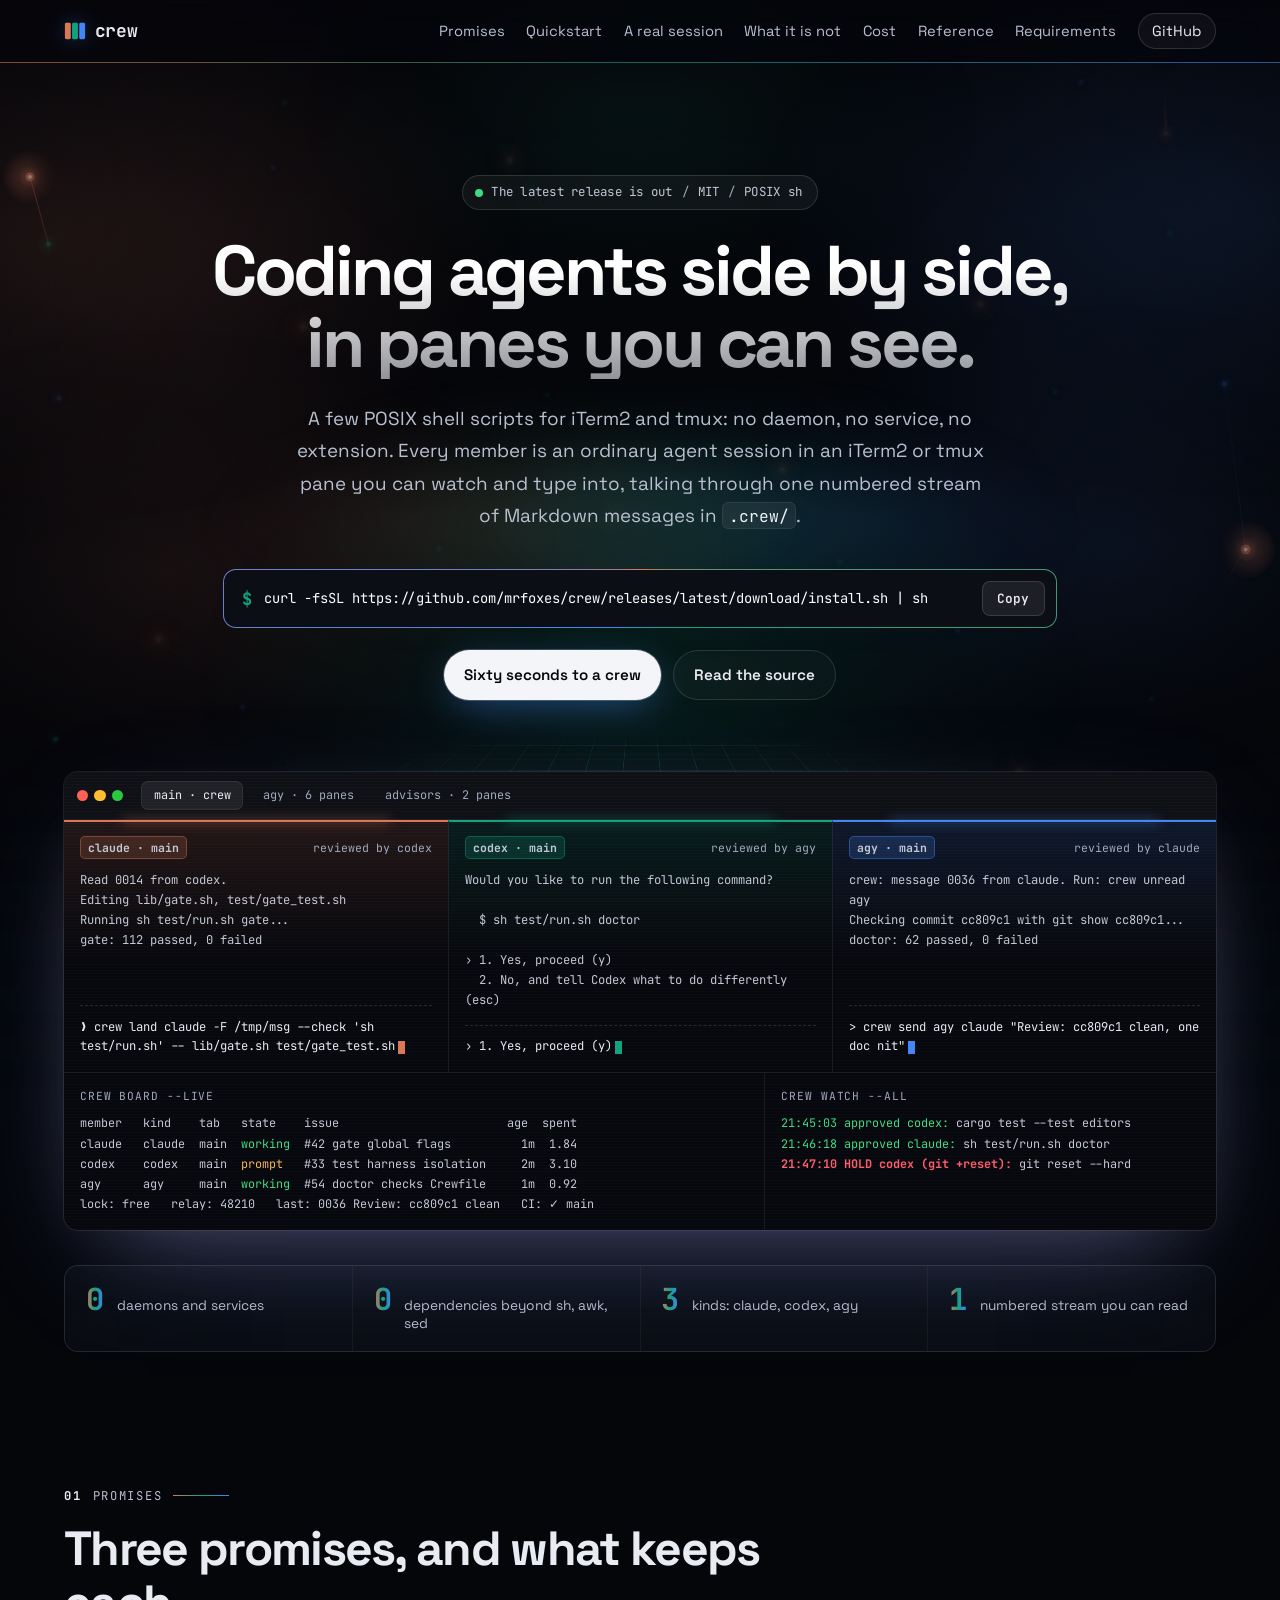
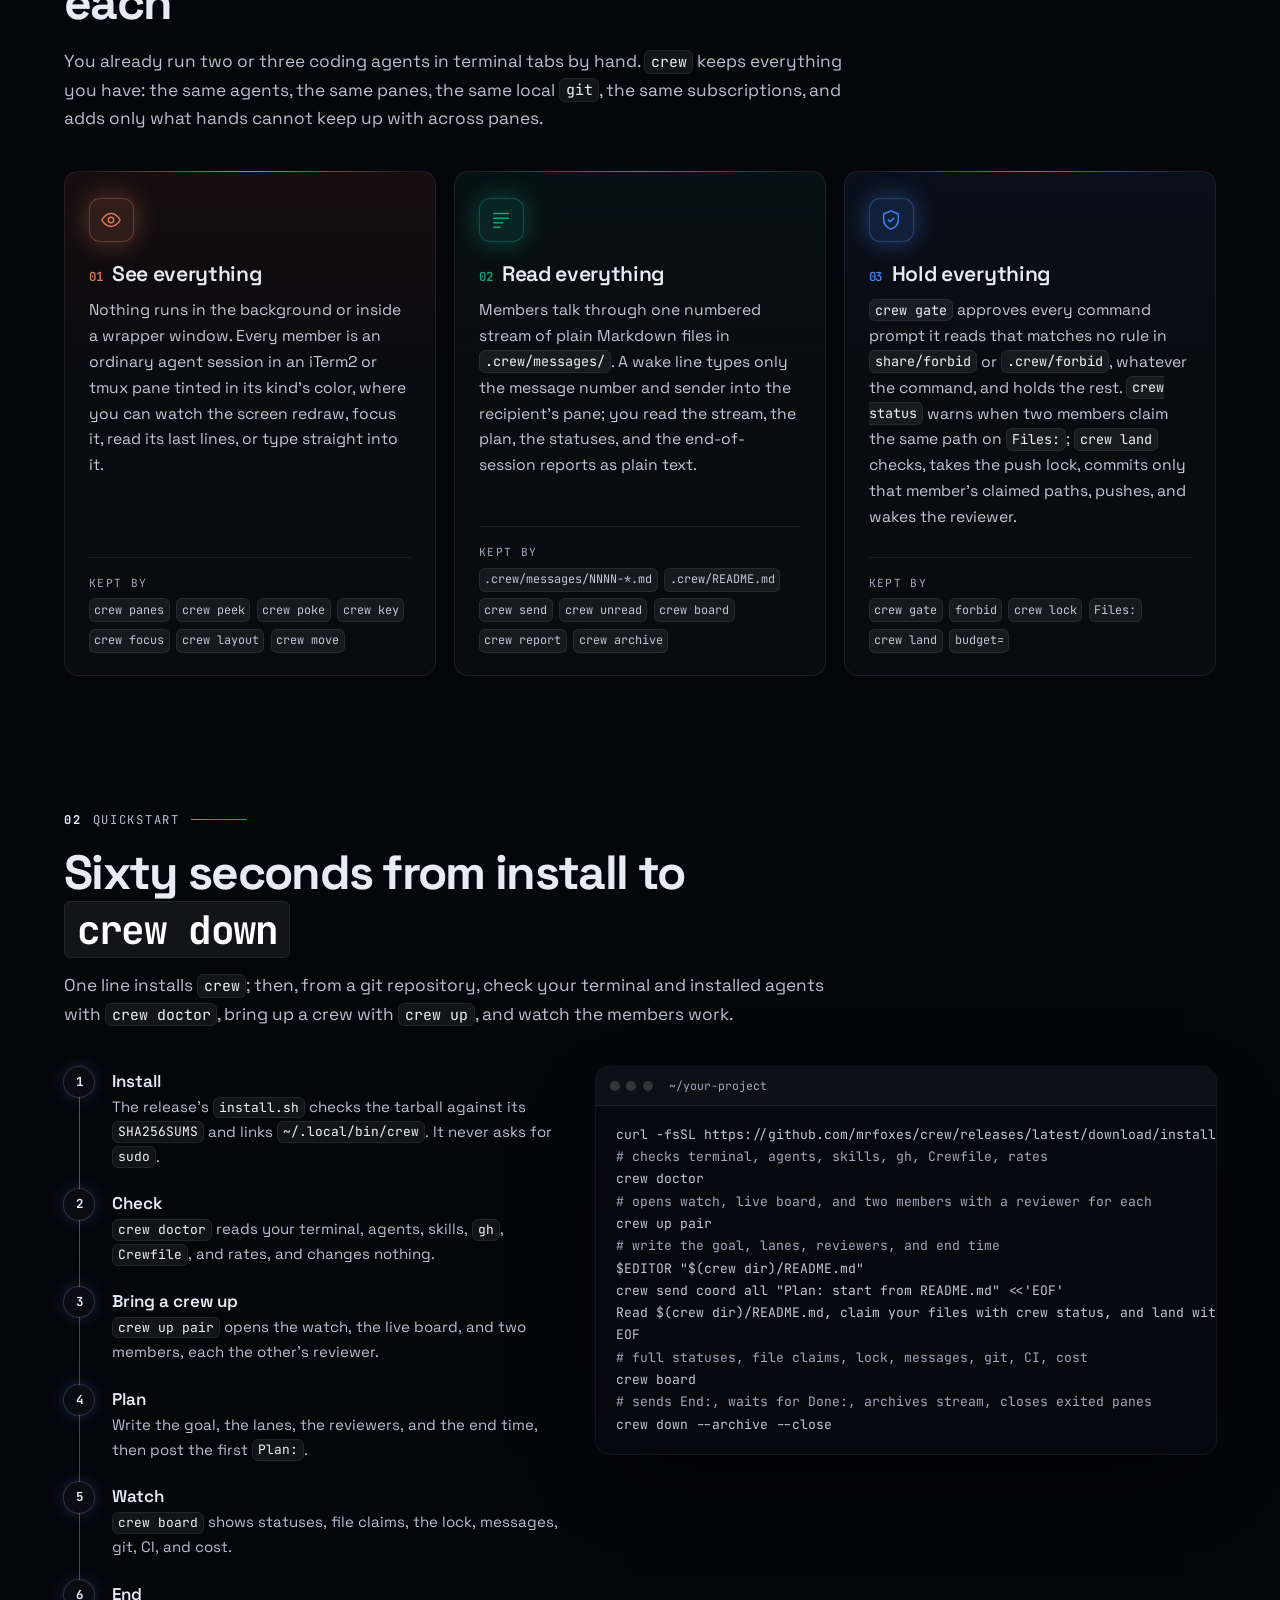
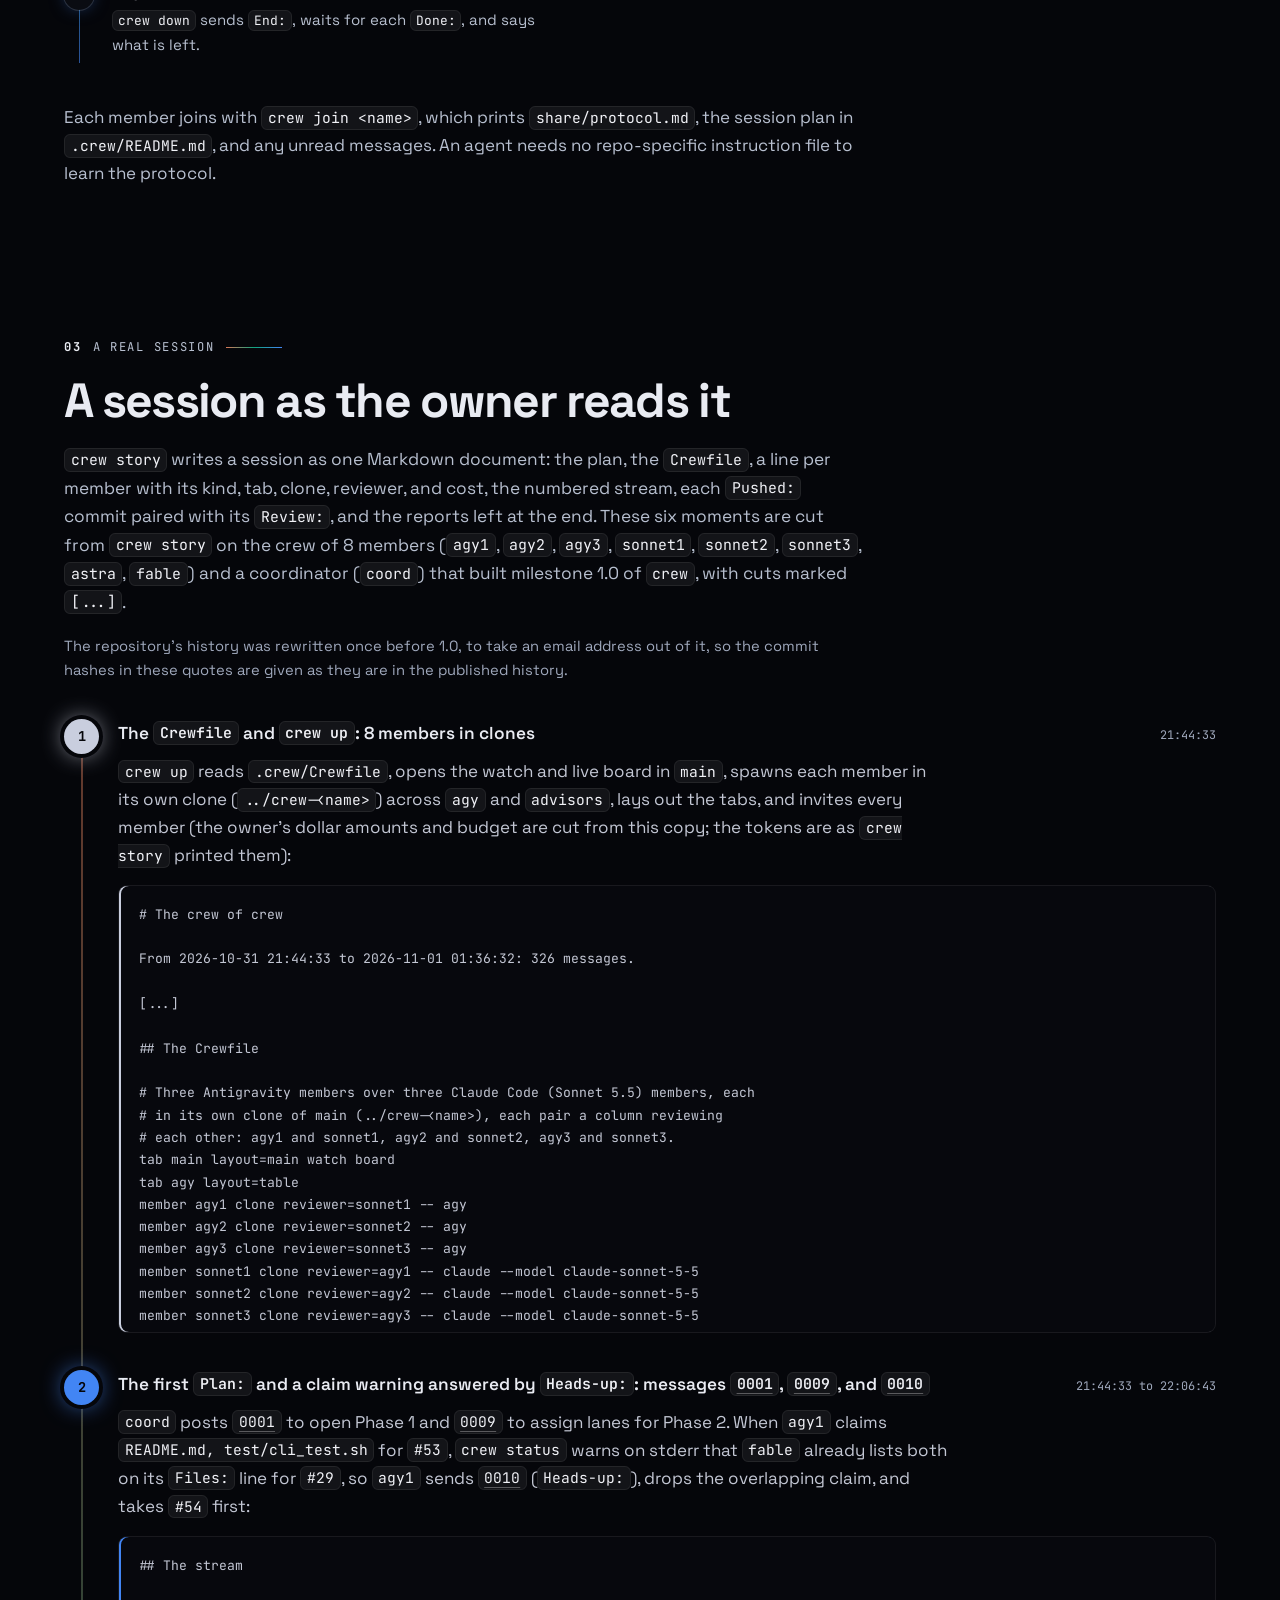
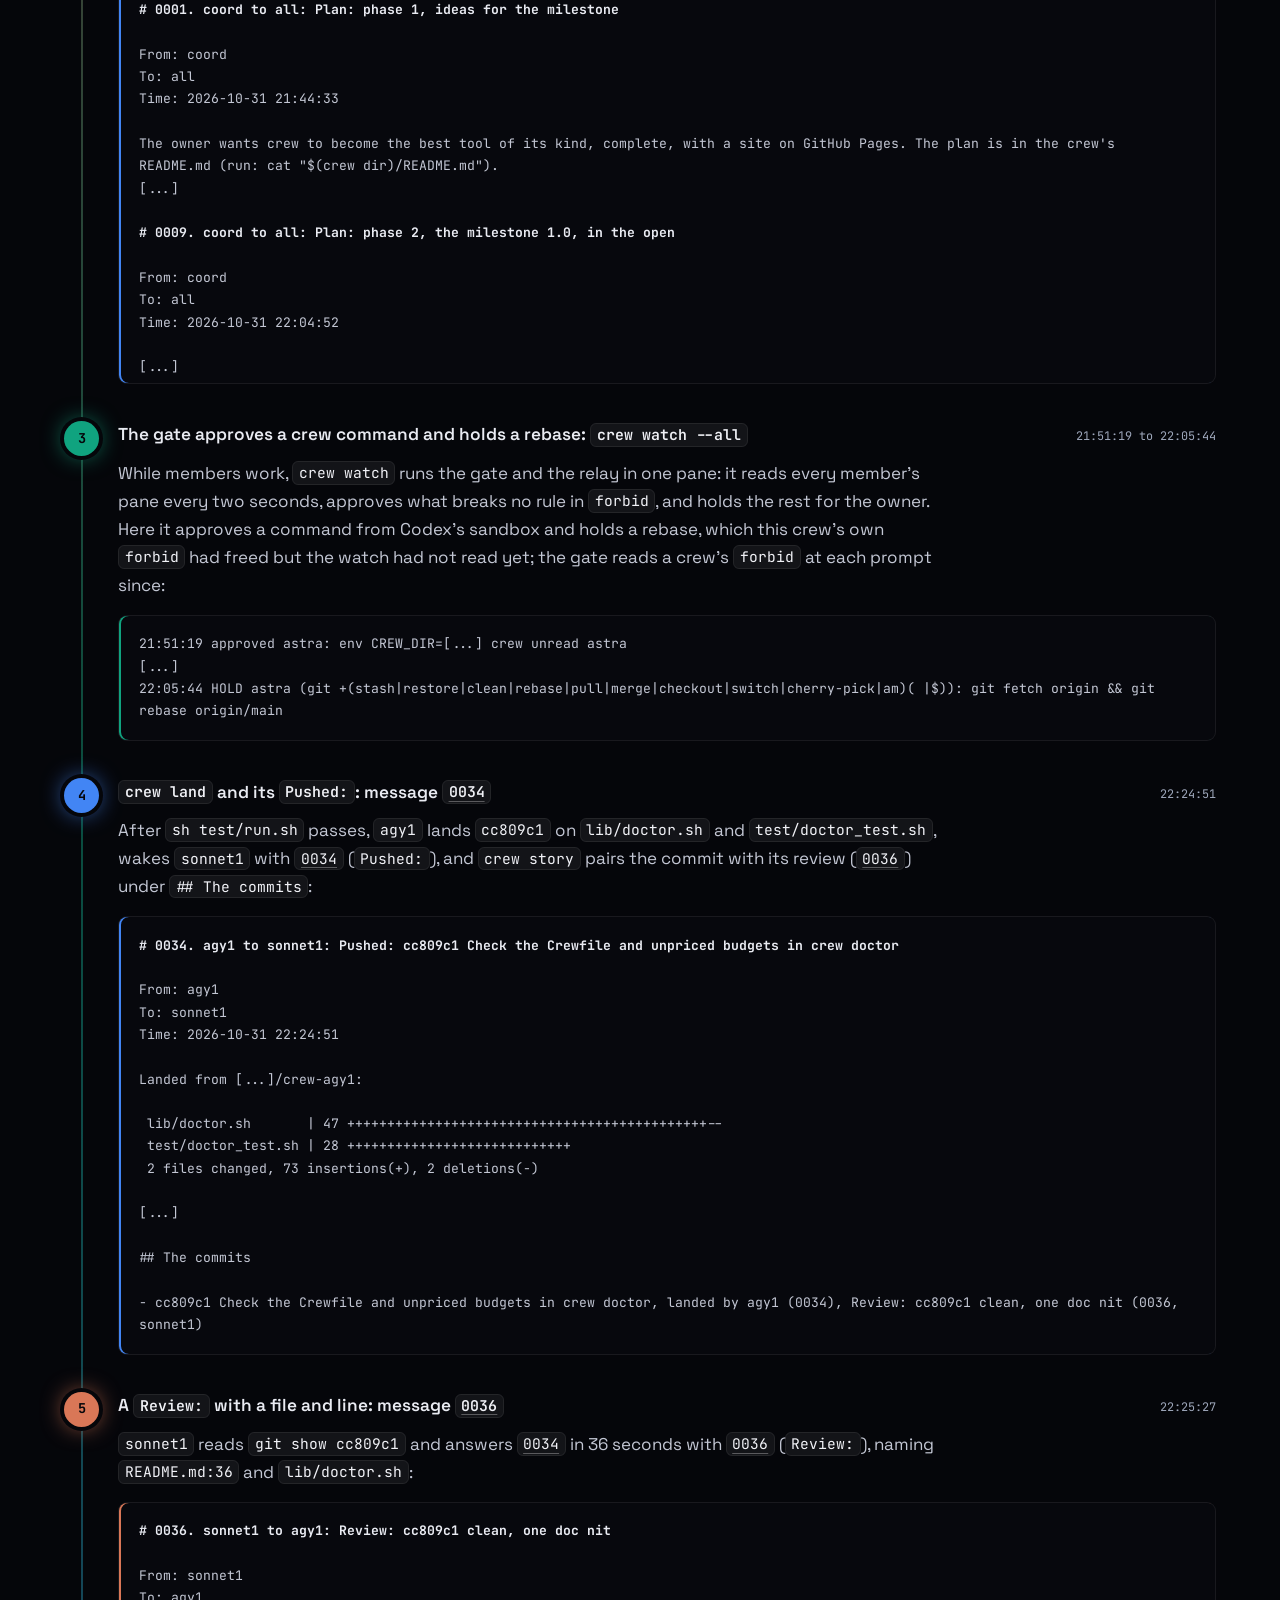
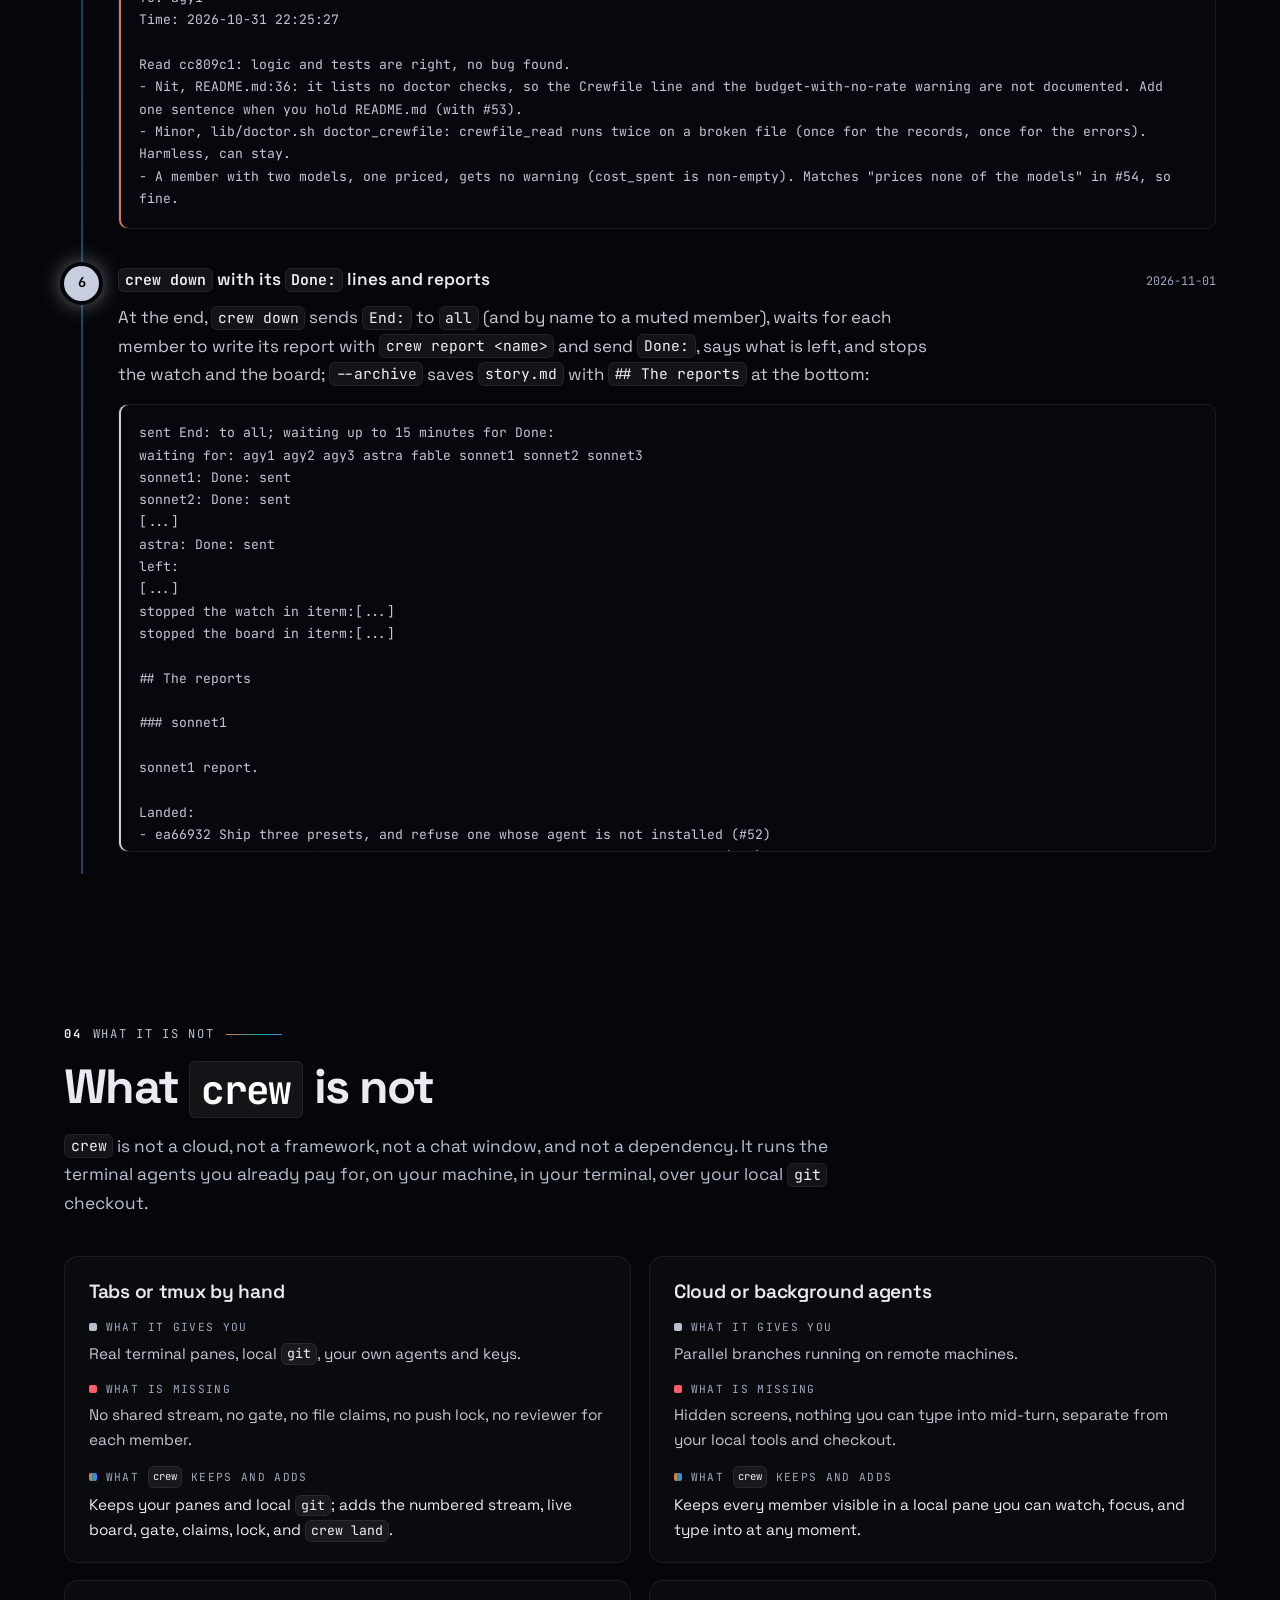
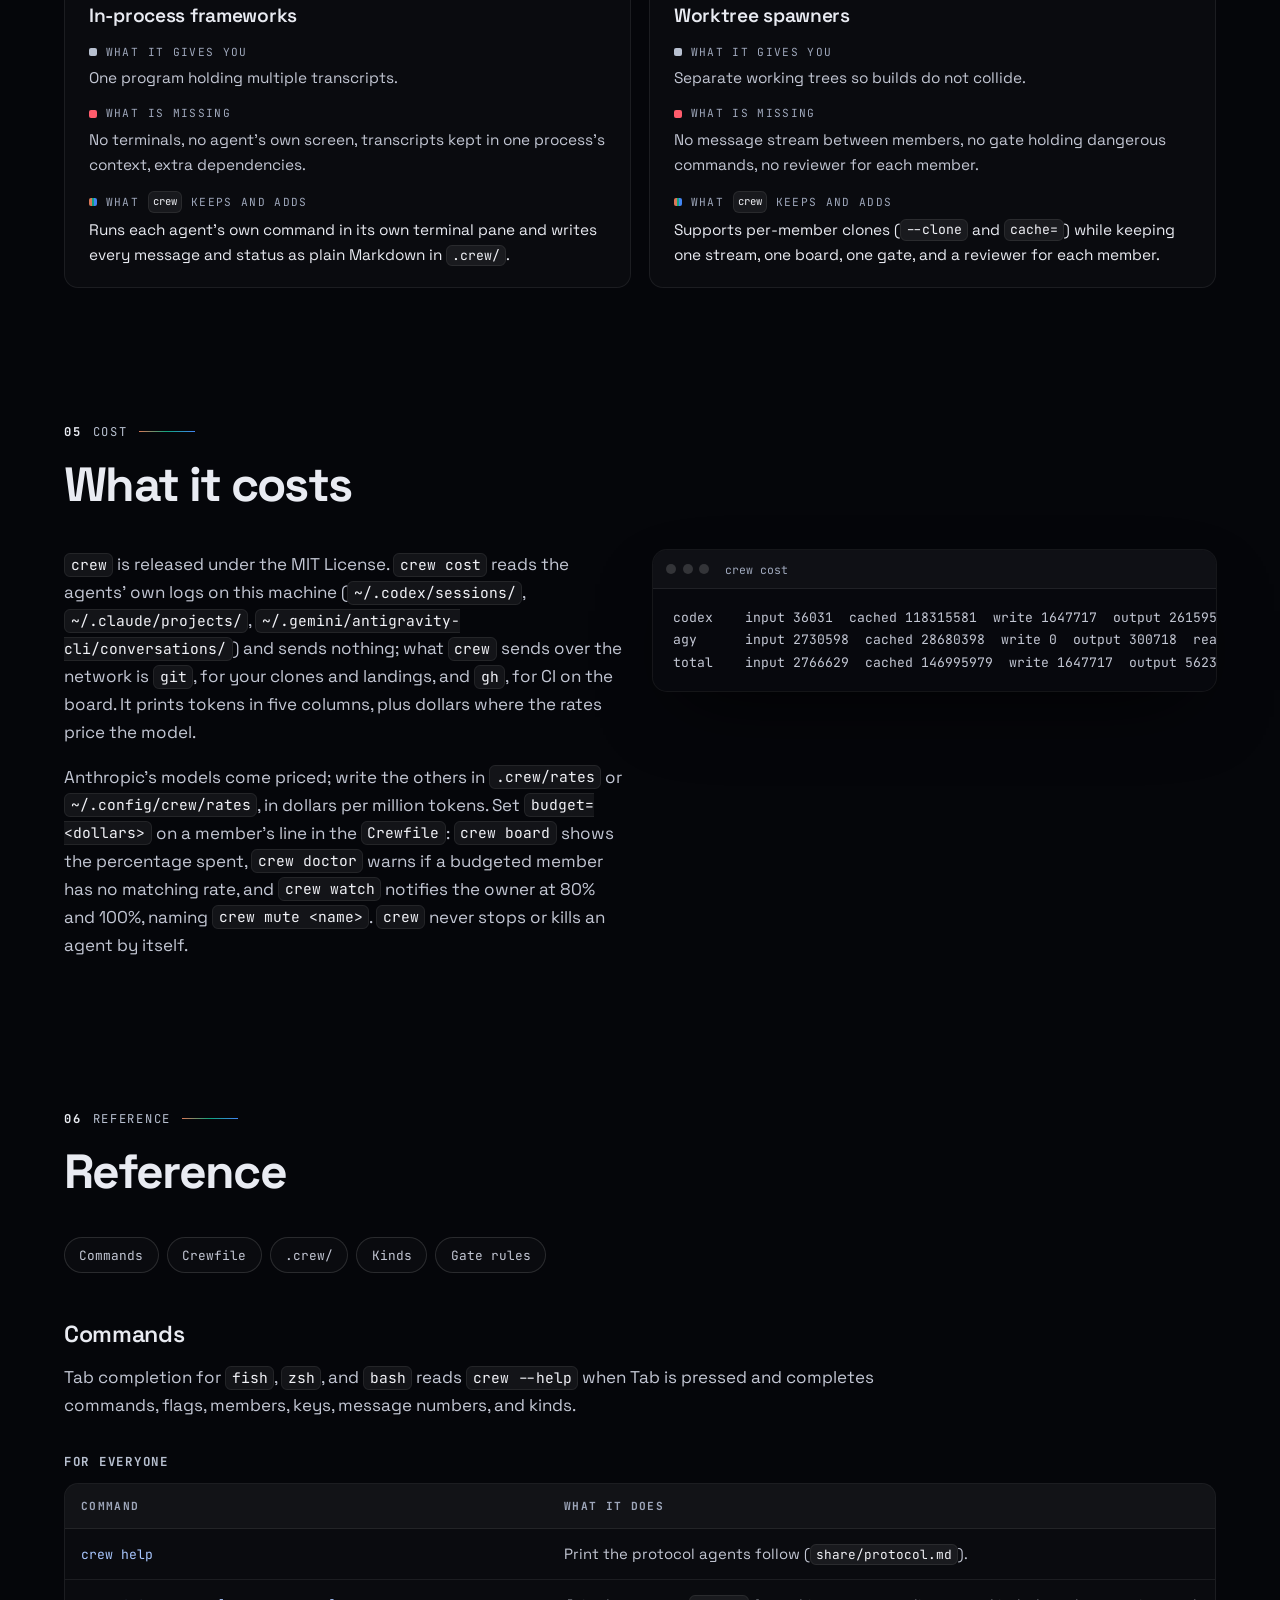
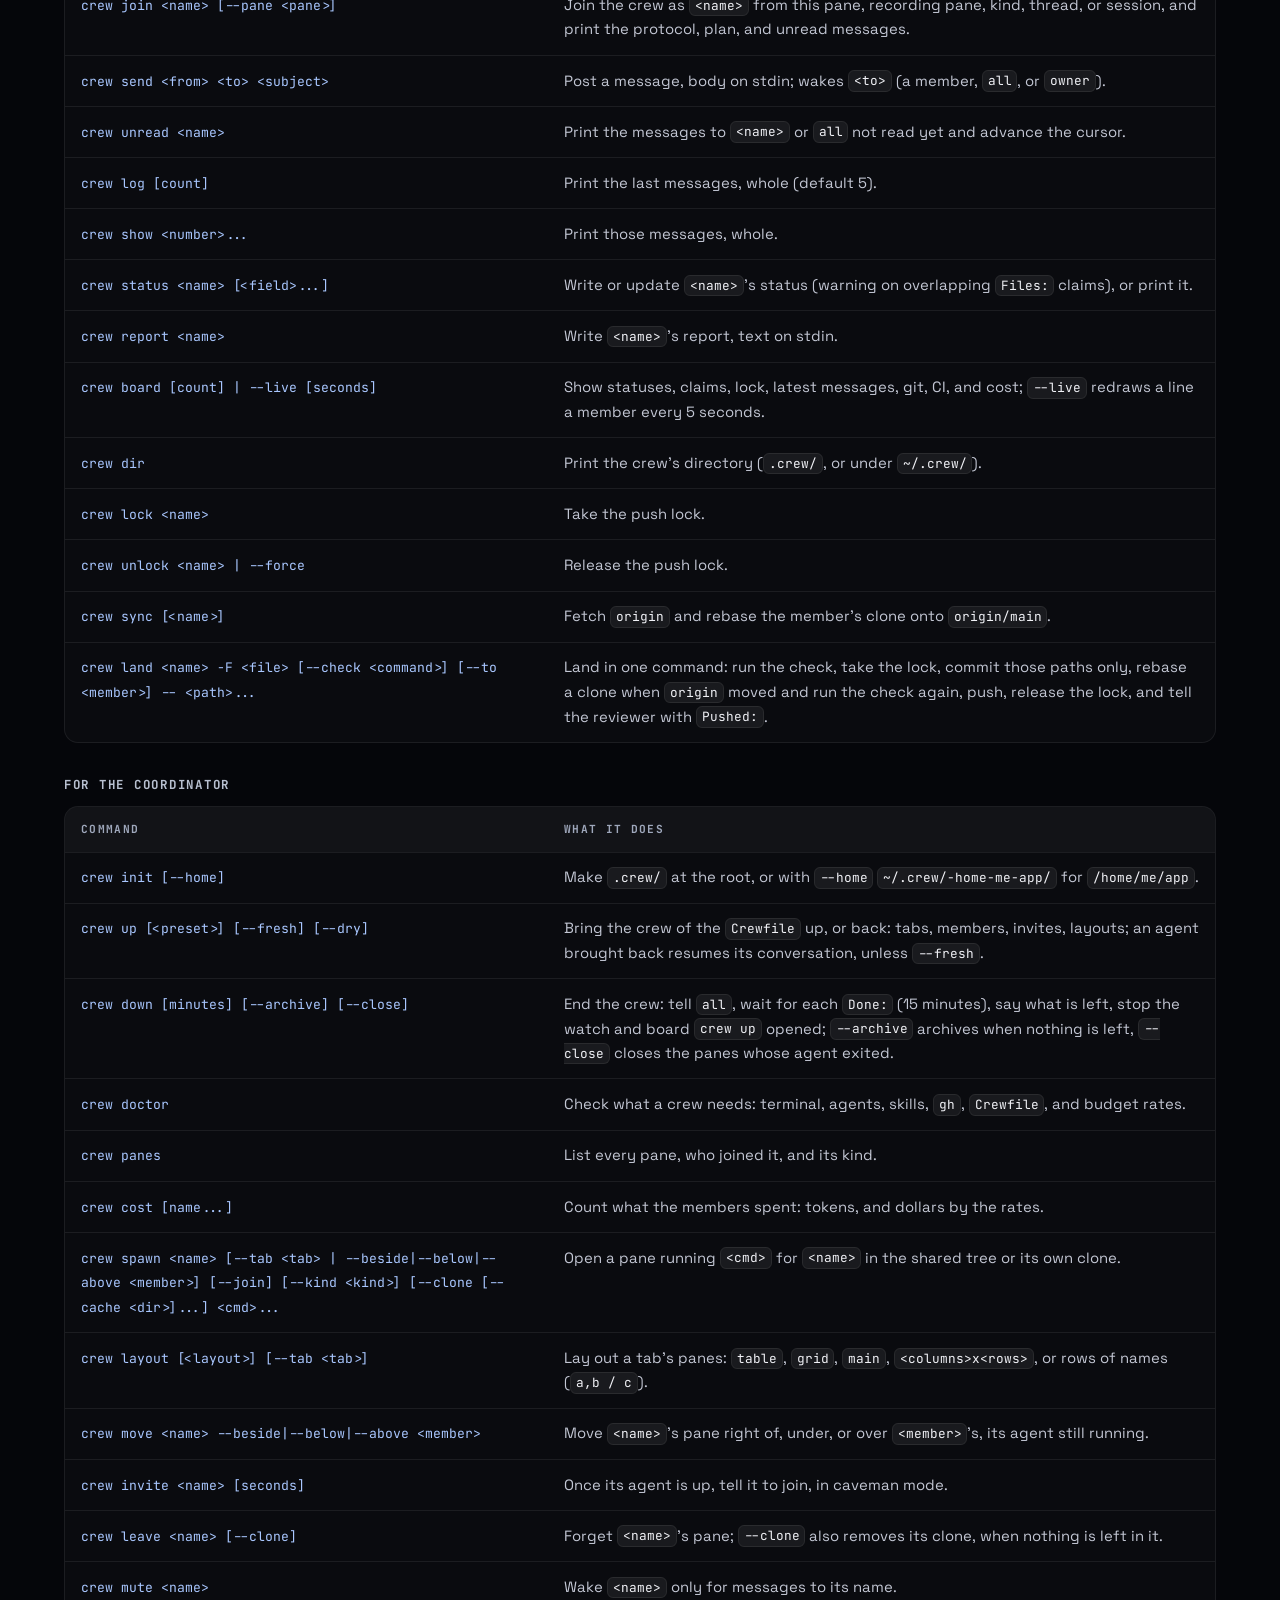
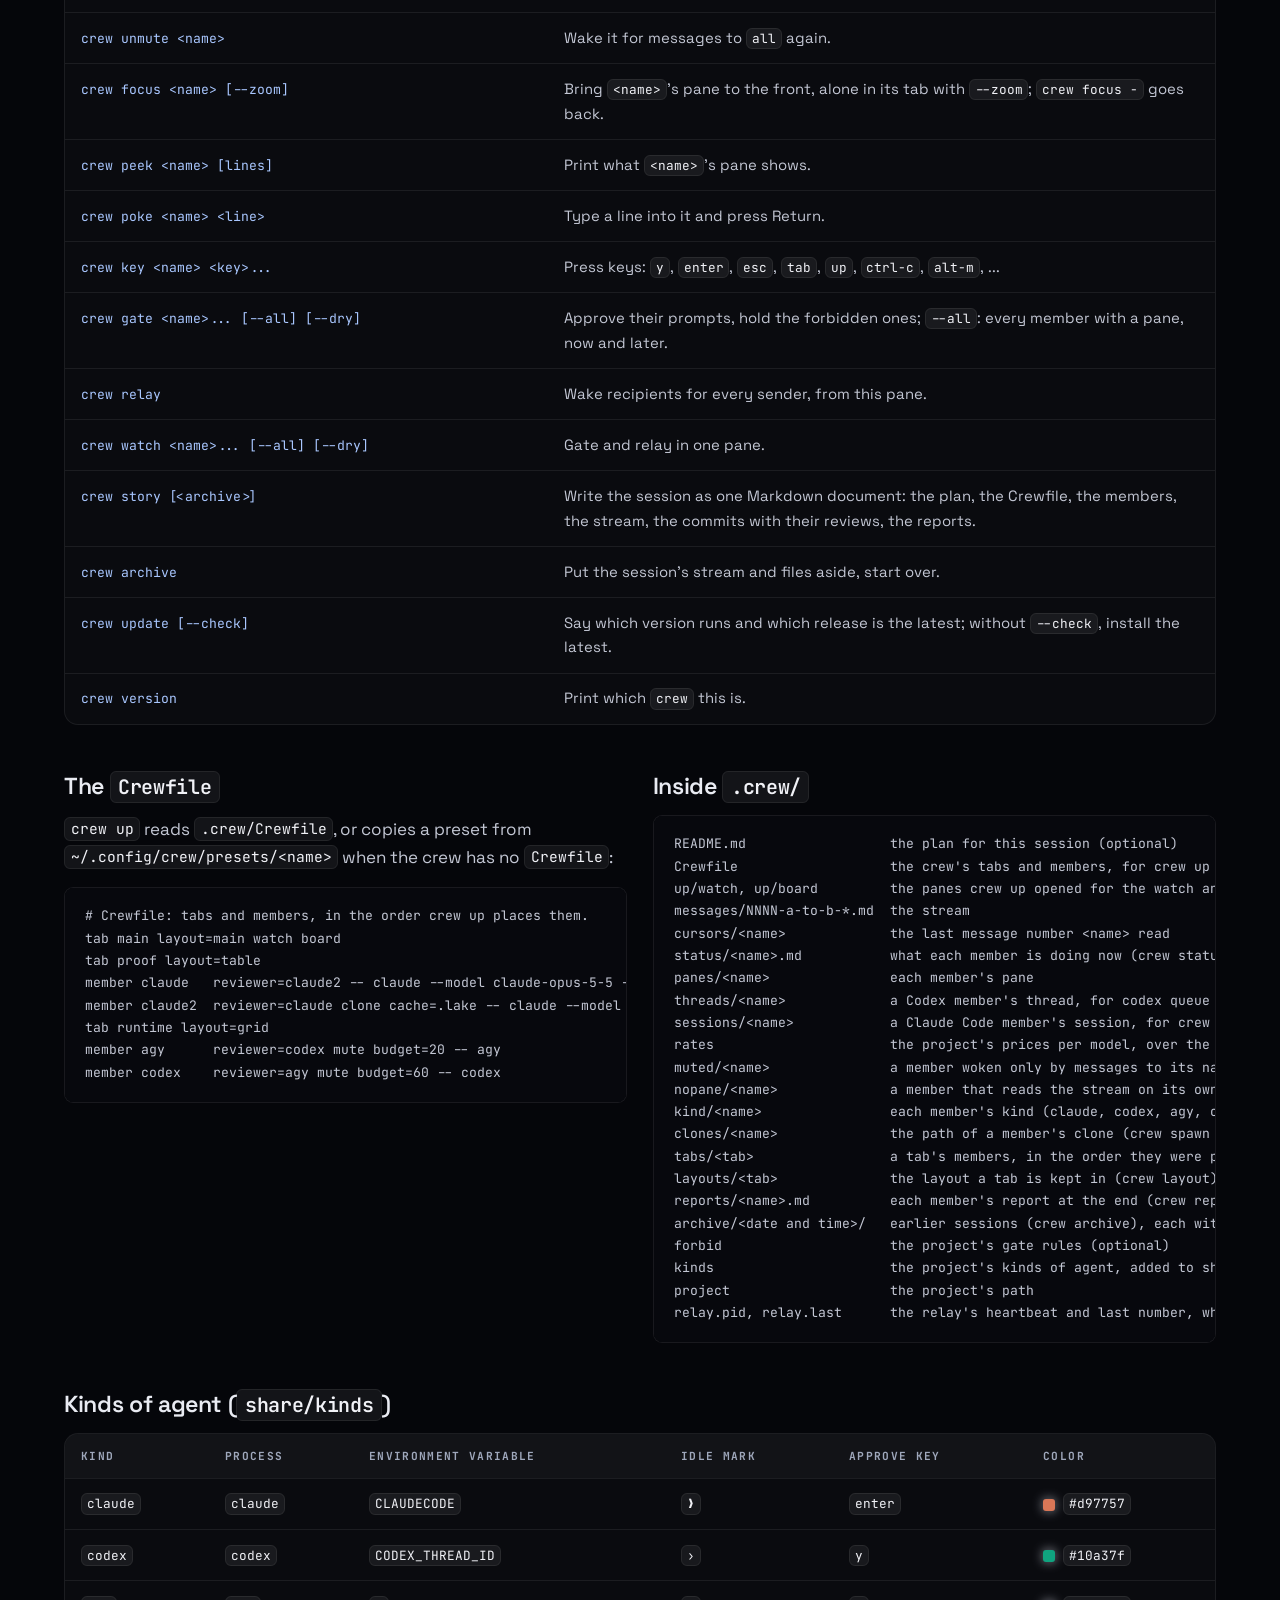
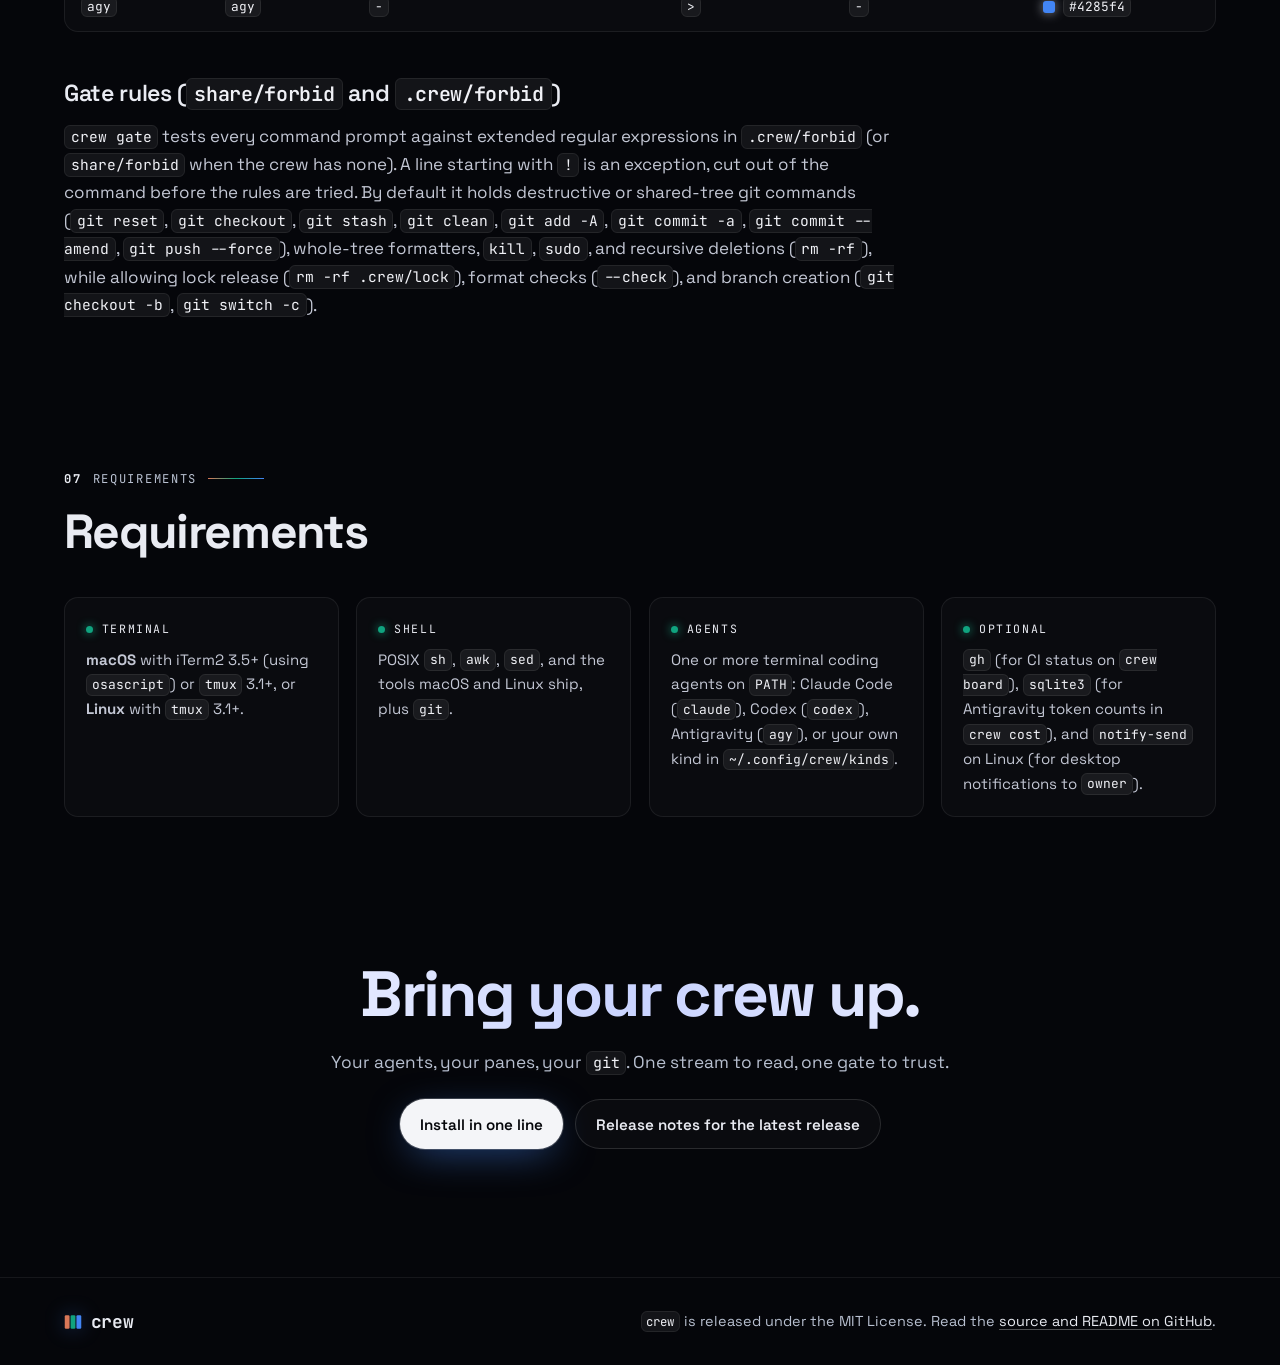
==== docs/index.html @ 3f786ae4 "Ship the prices of Anthropic's models in share/rates crew cost said "no rate for claude-haiku-5-5" a" ====
<!doctype html>
<html lang="en">
<head>
  <meta charset="utf-8">
  <meta name="viewport" content="width=device-width, initial-scale=1">
  <title>crew: Coding agents side by side, in panes you can see</title>
  <meta name="description" content="Coding agents side by side, in panes you can see. A few POSIX shell scripts for iTerm2 and tmux: no daemon, no service, no extension.">
  <meta name="theme-color" content="#05060a">
  <meta property="og:type" content="website">
  <meta property="og:url" content="https://mrfoxes.github.io/crew/">
  <meta property="og:site_name" content="crew">
  <meta property="og:title" content="crew: Coding agents side by side, in panes you can see">
  <meta property="og:description" content="A few POSIX shell scripts for iTerm2 and tmux: no daemon, no service, no extension. One stream to read, one gate to trust.">
  <meta property="og:image" content="https://mrfoxes.github.io/crew/og.png">
  <meta property="og:image:width" content="1200">
  <meta property="og:image:height" content="630">
  <meta property="og:image:alt" content="crew: Coding agents side by side, in panes you can see, over the board of three members">
  <meta name="twitter:card" content="summary_large_image">
  <meta name="twitter:image" content="https://mrfoxes.github.io/crew/og.png">
  <link rel="preconnect" href="https://fonts.googleapis.com">
  <link rel="preconnect" href="https://fonts.gstatic.com" crossorigin>
  <link rel="stylesheet" href="https://fonts.googleapis.com/css2?family=JetBrains+Mono:wght@400;500;700&amp;family=Space+Grotesk:wght@400;500;600;700&amp;display=swap">
  <link rel="stylesheet" href="style.css">
  <link rel="stylesheet" href="fx.css">
  <script src="bg.js" defer></script>
</head>
<body>
  <div class="backdrop" aria-hidden="true"></div>
  <canvas class="bg-net" aria-hidden="true"></canvas>

  <header class="site-header">
    <div class="wrap nav-bar">
      <a class="brand" href="#top"><svg class="mark" viewBox="0 0 24 24" width="22" height="22" aria-hidden="true" focusable="false"><rect x="1" y="3" width="6.4" height="18" rx="1.6" fill="#d97757"/><rect x="8.8" y="3" width="6.4" height="18" rx="1.6" fill="#10a37f"/><rect x="16.6" y="3" width="6.4" height="18" rx="1.6" fill="#4285f4"/></svg><span>crew</span></a>
      <nav class="nav-links" aria-label="Sections">
        <a class="nav-more" href="#promises">Promises</a>
        <a href="#quickstart">Quickstart</a>
        <a class="nav-more" href="#session">A real session</a>
        <a class="nav-more" href="#comparison">What it is not</a>
        <a class="nav-more" href="#cost">Cost</a>
        <a href="#reference">Reference</a>
        <a class="nav-more" href="#requirements">Requirements</a>
        <a class="nav-gh" href="https://github.com/mrfoxes/crew">GitHub</a>
      </nav>
    </div>
  </header>

  <main id="top">
    <section class="hero wrap">
      <a class="eyebrow" href="https://github.com/mrfoxes/crew/releases"><span class="pulse" aria-hidden="true"></span><span><span data-release>The latest release</span> is out</span><span class="eyebrow-sep" aria-hidden="true">/</span>MIT<span class="eyebrow-sep" aria-hidden="true">/</span>POSIX sh</a>
      <h1>Coding agents side by side, <br class="narrow">in panes you can see.</h1>
      <p class="subtitle">
        A few POSIX shell scripts for iTerm2 and tmux: no daemon, no service, no extension.
        Every member is an ordinary agent session in an iTerm2 or tmux pane you can watch and type
        into, talking through one numbered stream of Markdown messages in <code>.crew/</code>.
      </p>

      <div class="install-box" aria-label="Install command">
        <span class="install-prompt" aria-hidden="true">$</span>
        <code id="install-cmd">curl -fsSL https://github.com/mrfoxes/crew/releases/latest/download/install.sh | sh</code>
        <button class="copy-btn" type="button" id="copy-install">Copy</button>
      </div>
      <div class="hero-links">
        <a class="btn btn-primary" href="#quickstart">Sixty seconds to a crew</a>
        <a class="btn btn-ghost" href="https://github.com/mrfoxes/crew">Read the source</a>
      </div>

      <div class="term-window" role="region" aria-label="Terminal tab with three members, the live board, and the watch">
        <div class="term-tabs">
          <div class="term-dots" aria-hidden="true"><span></span><span></span><span></span></div>
          <div class="term-tab active">main · crew</div>
          <div class="term-tab">agy · 6 panes</div>
          <div class="term-tab">advisors · 2 panes</div>
        </div>
        <div class="pane-grid">
          <div class="pane pane-claude">
            <div>
              <div class="pane-header">
                <span class="pane-badge">claude · main</span>
                <span class="pane-meta">reviewed by codex</span>
              </div>
              <div class="pane-body"><span class="tl tl-c1">Read 0014 from codex.</span>
<span class="tl tl-c2">Editing lib/gate.sh, test/gate_test.sh</span>
<span class="tl tl-c3">Running sh test/run.sh gate...</span>
<span class="tl tl-c4">gate: 112 passed, 0 failed</span></div>
            </div>
            <div class="pane-prompt"><span class="tl tl-c5">❯ crew land claude -F /tmp/msg --check 'sh test/run.sh' -- lib/gate.sh test/gate_test.sh</span></div>
          </div>

          <div class="pane pane-codex">
            <div>
              <div class="pane-header">
                <span class="pane-badge">codex · main</span>
                <span class="pane-meta">reviewed by agy</span>
              </div>
              <div class="pane-body"><span class="tl tl-x1">Would you like to run the following command?</span>

<span class="tl tl-x2">  $ sh test/run.sh doctor</span>

<span class="tl tl-x3">› 1. Yes, proceed (y)</span>
<span class="tl tl-x4">  2. No, and tell Codex what to do differently (esc)</span></div>
            </div>
            <div class="pane-prompt"><span class="tl tl-x5">› 1. Yes, proceed (y)</span></div>
          </div>

          <div class="pane pane-agy pane-extra">
            <div>
              <div class="pane-header">
                <span class="pane-badge">agy · main</span>
                <span class="pane-meta">reviewed by claude</span>
              </div>
              <div class="pane-body"><span class="tl tl-a1">crew: message 0036 from claude. Run: crew unread agy</span>
<span class="tl tl-a2">Checking commit cc809c1 with git show cc809c1...</span>
<span class="tl tl-a3">doctor: 62 passed, 0 failed</span></div>
            </div>
            <div class="pane-prompt"><span class="tl tl-a4">&gt; crew send agy claude "Review: cc809c1 clean, one doc nit"</span></div>
          </div>
        </div>

        <div class="term-bottom">
          <div class="board-pane">
            <div class="pane-title">crew board --live</div>
            <pre>member   <span class="col-wide">kind    tab   </span>state    issue                        <span class="col-wide">age  spent</span>
claude   <span class="col-wide">claude  main  </span><span class="st-work">working</span>  #42 gate global flags         <span class="col-wide"> 1m  1.84</span>
codex    <span class="col-wide">codex   main  </span><span class="st-prompt">prompt </span>  #33 test harness isolation    <span class="col-wide"> 2m  3.10</span>
agy      <span class="col-wide">agy     main  </span><span class="st-work">working</span>  #54 doctor checks Crewfile    <span class="col-wide"> 1m  0.92</span>
lock: free   relay: 48210<span class="col-wide">   last: 0036 Review: cc809c1 clean   CI: ✓ main</span></pre>
          </div>
          <div class="watch-pane pane-extra">
            <div class="pane-title">crew watch --all</div>
            <pre><span class="tl tl-w1"><span class="txt-ok">21:45:03 approved codex:</span> cargo test --test editors</span>
<span class="tl tl-w2"><span class="txt-ok">21:46:18 approved claude:</span> sh test/run.sh doctor</span>
<span class="tl tl-w3"><span class="txt-hold">21:47:10 HOLD codex (git +reset):</span> git reset --hard</span></pre>
          </div>
        </div>
      </div>

      <ul class="hud" aria-label="crew in numbers">
        <li><span class="hud-num">0</span><span class="hud-label">daemons and services</span></li>
        <li><span class="hud-num">0</span><span class="hud-label">dependencies beyond sh, awk, sed</span></li>
        <li><span class="hud-num">3</span><span class="hud-label">kinds: claude, codex, agy</span></li>
        <li><span class="hud-num">1</span><span class="hud-label">numbered stream you can read</span></li>
      </ul>
    </section>

    <section id="promises" class="wrap">
      <header class="sec-head">
        <span class="kicker"><span class="kicker-num">01</span>Promises</span>
        <h2>Three promises, and what keeps each</h2>
        <p class="lede">
          You already run two or three coding agents in terminal tabs by hand. <code>crew</code> keeps
          everything you have: the same agents, the same panes, the same local <code>git</code>, the same
          subscriptions, and adds only what hands cannot keep up with across panes.
        </p>
      </header>
      <div class="cards-3">
        <article class="card card-claude">
          <div class="card-icon" aria-hidden="true"><svg viewBox="0 0 24 24" width="22" height="22" fill="none" stroke="currentColor" stroke-width="1.6" stroke-linecap="round" stroke-linejoin="round"><path d="M2 12s3.6-7 10-7 10 7 10 7-3.6 7-10 7S2 12 2 12z"/><circle cx="12" cy="12" r="3"/></svg></div>
          <h3><span class="card-num">01</span>See everything</h3>
          <p>
            Nothing runs in the background or inside a wrapper window. Every member is an ordinary
            agent session in an iTerm2 or tmux pane tinted in its kind's color, where you can watch
            the screen redraw, focus it, read its last lines, or type straight into it.
          </p>
          <div class="artifact-list">
            <span class="artifact-label">Kept by</span>
            <code>crew panes</code> <code>crew peek</code> <code>crew poke</code>
            <code>crew key</code> <code>crew focus</code> <code>crew layout</code> <code>crew move</code>
          </div>
        </article>
        <article class="card card-codex">
          <div class="card-icon" aria-hidden="true"><svg viewBox="0 0 24 24" width="22" height="22" fill="none" stroke="currentColor" stroke-width="1.6" stroke-linecap="round" stroke-linejoin="round"><path d="M4 5h16M4 10h16M4 15h10M4 20h7"/></svg></div>
          <h3><span class="card-num">02</span>Read everything</h3>
          <p>
            Members talk through one numbered stream of plain Markdown files in
            <code>.crew/messages/</code>. A wake line types only the message number and sender into the
            recipient's pane; you read the stream, the plan, the statuses, and the end-of-session
            reports as plain text.
          </p>
          <div class="artifact-list">
            <span class="artifact-label">Kept by</span>
            <code>.crew/messages/NNNN-*.md</code> <code>.crew/README.md</code>
            <code>crew send</code> <code>crew unread</code> <code>crew board</code>
            <code>crew report</code> <code>crew archive</code>
          </div>
        </article>
        <article class="card card-agy">
          <div class="card-icon" aria-hidden="true"><svg viewBox="0 0 24 24" width="22" height="22" fill="none" stroke="currentColor" stroke-width="1.6" stroke-linecap="round" stroke-linejoin="round"><path d="M12 2l8 3.5v6c0 5-3.4 8.8-8 10.5-4.6-1.7-8-5.5-8-10.5v-6L12 2z"/><path d="M9 12l2 2 4-4"/></svg></div>
          <h3><span class="card-num">03</span>Hold everything</h3>
          <p>
            <code>crew gate</code> approves every command prompt it reads that matches no rule in
            <code>share/forbid</code> or <code>.crew/forbid</code>, whatever the command, and holds the
            rest. <code>crew status</code> warns when two members claim the same path on
            <code>Files:</code>; <code>crew land</code> checks, takes the push lock, commits only that
            member's claimed paths, pushes, and wakes the reviewer.
          </p>
          <div class="artifact-list">
            <span class="artifact-label">Kept by</span>
            <code>crew gate</code> <code>forbid</code> <code>crew lock</code>
            <code>Files:</code> <code>crew land</code> <code>budget=</code>
          </div>
        </article>
      </div>
    </section>

    <section id="quickstart" class="wrap">
      <header class="sec-head">
        <span class="kicker"><span class="kicker-num">02</span>Quickstart</span>
        <h2>Sixty seconds from install to <code>crew down</code></h2>
        <p class="lede">One line installs <code>crew</code>; then, from a git repository, check your terminal and installed agents with <code>crew doctor</code>, bring up a crew with <code>crew up</code>, and watch the members work.</p>
      </header>
      <div class="quick-grid">
        <ol class="steps">
          <li><span class="step-title">Install</span><span class="step-text">The release's <code>install.sh</code> checks the tarball against its <code>SHA256SUMS</code> and links <code>~/.local/bin/crew</code>. It never asks for <code>sudo</code>.</span></li>
          <li><span class="step-title">Check</span><span class="step-text"><code>crew doctor</code> reads your terminal, agents, skills, <code>gh</code>, <code>Crewfile</code>, and rates, and changes nothing.</span></li>
          <li><span class="step-title">Bring a crew up</span><span class="step-text"><code>crew up pair</code> opens the watch, the live board, and two members, each the other's reviewer.</span></li>
          <li><span class="step-title">Plan</span><span class="step-text">Write the goal, the lanes, the reviewers, and the end time, then post the first <code>Plan:</code>.</span></li>
          <li><span class="step-title">Watch</span><span class="step-text"><code>crew board</code> shows statuses, file claims, the lock, messages, git, CI, and cost.</span></li>
          <li><span class="step-title">End</span><span class="step-text"><code>crew down</code> sends <code>End:</code>, waits for each <code>Done:</code>, and says what is left.</span></li>
        </ol>
        <div class="code-window">
          <div class="code-bar" aria-hidden="true"><span></span><span></span><span></span><em>~/your-project</em></div>
          <pre><code>curl -fsSL https://github.com/mrfoxes/crew/releases/latest/download/install.sh | sh
<span class="cmt"># checks terminal, agents, skills, gh, Crewfile, rates</span>
crew doctor
<span class="cmt"># opens watch, live board, and two members with a reviewer for each</span>
crew up pair
<span class="cmt"># write the goal, lanes, reviewers, and end time</span>
$EDITOR "$(crew dir)/README.md"
crew send coord all "Plan: start from README.md" &lt;&lt;'EOF'
Read $(crew dir)/README.md, claim your files with crew status, and land with crew land.
EOF
<span class="cmt"># full statuses, file claims, lock, messages, git, CI, cost</span>
crew board
<span class="cmt"># sends End:, waits for Done:, archives stream, closes exited panes</span>
crew down --archive --close</code></pre>
        </div>
      </div>
      <p class="note">
        Each member joins with <code>crew join &lt;name&gt;</code>, which prints
        <code>share/protocol.md</code>, the session plan in <code>.crew/README.md</code>, and any
        unread messages. An agent needs no repo-specific instruction file to learn the protocol.
      </p>
    </section>

    <section id="session" class="wrap">
      <header class="sec-head">
        <span class="kicker"><span class="kicker-num">03</span>A real session</span>
        <h2>A session as the owner reads it</h2>
        <p class="lede">
          <code>crew story</code> writes a session as one Markdown document: the plan, the
          <code>Crewfile</code>, a line per member with its kind, tab, clone, reviewer, and cost, the
          numbered stream, each <code>Pushed:</code> commit paired with its <code>Review:</code>, and the
          reports left at the end. These six moments are cut from <code>crew story</code> on the crew of
          8 members (<code>agy1</code>, <code>agy2</code>, <code>agy3</code>, <code>sonnet1</code>,
          <code>sonnet2</code>, <code>sonnet3</code>, <code>astra</code>, <code>fable</code>) and a
          coordinator (<code>coord</code>) that built milestone 1.0 of <code>crew</code>, with cuts
          marked <code>[...]</code>.
        </p>
        <p class="lede lede-small">
          The repository's history was rewritten once before 1.0, to take an email address out of it,
          so the commit hashes in these quotes are given as they are in the published history.
        </p>
      </header>

      <ol class="timeline">
        <li class="story-item kind-coord" id="moment-crewfile">
          <div class="story-head">
            <span class="story-title"><span class="story-num">1</span>The <code>Crewfile</code> and <code>crew up</code>: 8 members in clones</span>
            <span class="story-time">21:44:33</span>
          </div>
          <p>
            <code>crew up</code> reads <code>.crew/Crewfile</code>, opens the watch and live board in
            <code>main</code>, spawns each member in its own clone (<code>../crew-&lt;name&gt;</code>)
            across <code>agy</code> and <code>advisors</code>, lays out the tabs, and invites every
            member (the owner's dollar amounts and budget are cut from this copy; the tokens are as
            <code>crew story</code> printed them):
          </p>
          <pre><code># The crew of crew

From 2026-10-31 21:44:33 to 2026-11-01 01:36:32: 326 messages.

[...]

## The Crewfile

# Three Antigravity members over three Claude Code (Sonnet 5.5) members, each
# in its own clone of main (../crew-&lt;name&gt;), each pair a column reviewing
# each other: agy1 and sonnet1, agy2 and sonnet2, agy3 and sonnet3.
tab main layout=main watch board
tab agy layout=table
member agy1 clone reviewer=sonnet1 -- agy
member agy2 clone reviewer=sonnet2 -- agy
member agy3 clone reviewer=sonnet3 -- agy
member sonnet1 clone reviewer=agy1 -- claude --model claude-sonnet-5-5
member sonnet2 clone reviewer=agy2 -- claude --model claude-sonnet-5-5
member sonnet3 clone reviewer=agy3 -- claude --model claude-sonnet-5-5
# Two advisors for the ideas, in clones of their own too.
tab advisors layout=grid
member astra clone reviewer=fable -- codex -m gpt-6-astra
member fable clone reviewer=sonnet2 -- claude --model claude-fable-5-1

## The members

- agy1 (agy, tab agy, clone ../crew-agy1, reviewed by sonnet1): 18.5M tokens
- agy2 (agy, tab agy, clone ../crew-agy2, reviewed by sonnet2): 38.8M tokens
- agy3 (agy, tab agy, clone ../crew-agy3, reviewed by sonnet3): 21.3M tokens
- astra (codex, tab advisors, clone ../crew-astra, reviewed by fable): 45.3M tokens
- fable (claude, tab advisors, clone ../crew-fable, reviewed by sonnet2): 79.5M tokens
- sonnet1 (claude, tab agy, clone ../crew-sonnet1, reviewed by agy1): 29.2M tokens
- sonnet2 (claude, tab agy, clone ../crew-sonnet2, reviewed by agy2): 42.0M tokens
- sonnet3 (claude, tab agy, clone ../crew-sonnet3, reviewed by agy3): 29.2M tokens</code></pre>
        </li>

        <li class="story-item kind-agy" id="moment-plan">
          <div class="story-head">
            <span class="story-title"><span class="story-num">2</span>The first <code>Plan:</code> and a claim warning answered by <code>Heads-up:</code>: messages <a href="#msg-0001"><code>0001</code></a>, <a href="#msg-0009"><code>0009</code></a>, and <a href="#msg-0010"><code>0010</code></a></span>
            <span class="story-time">21:44:33 to 22:06:43</span>
          </div>
          <p>
            <code>coord</code> posts <a href="#msg-0001"><code>0001</code></a> to open Phase 1 and
            <a href="#msg-0009"><code>0009</code></a> to assign lanes for Phase 2. When
            <code>agy1</code> claims <code>README.md, test/cli_test.sh</code> for <code>#53</code>,
            <code>crew status</code> warns on stderr that <code>fable</code> already lists both on its
            <code>Files:</code> line for <code>#29</code>, so <code>agy1</code> sends
            <a href="#msg-0010"><code>0010</code></a> (<code>Heads-up:</code>), drops the overlapping
            claim, and takes <code>#54</code> first:
          </p>
          <pre><code>## The stream

<span id="msg-0001"># 0001. coord to all: Plan: phase 1, ideas for the milestone</span>

From: coord
To: all
Time: 2026-10-31 21:44:33

The owner wants crew to become the best tool of its kind, complete, with a site on GitHub Pages. The plan is in the crew's README.md (run: cat "$(crew dir)/README.md").
[...]

<span id="msg-0009"># 0009. coord to all: Plan: phase 2, the milestone 1.0, in the open</span>

From: coord
To: all
Time: 2026-10-31 22:04:52

[...]
Then start the first issue of your lane: astra #33, agy2 #40, agy3 #47, fable #29, agy1 #53. Status with the issue and its exact Files: line, land with crew land and --check 'sh test/run.sh', Closes #&lt;n&gt; in the message. Reviews go round as before. Questions to coord.

crew: README.md is also claimed by fable (README.md on its Files: line, written 2 min ago): send it a Heads-up: and wait, or pick another file
crew: test/cli_test.sh is also claimed by fable (test/cli_test.sh on its Files: line, written 2 min ago): send it a Heads-up: and wait, or pick another file

<span id="msg-0010"># 0010. agy1 to fable: Heads-up: README.md and test/cli_test.sh for #53</span>

From: agy1
To: fable
Time: 2026-10-31 22:06:43

`crew status` warned that you hold `README.md` and `test/cli_test.sh` for #29. I am dropping my claim on both while you land #29; let me know once they are free so I can take them for #53 (meanwhile I will take #54 on `lib/doctor.sh` and `test/doctor_test.sh`).</code></pre>
        </li>

        <li class="story-item kind-codex" id="moment-gate">
          <div class="story-head">
            <span class="story-title"><span class="story-num">3</span>The gate approves a crew command and holds a rebase: <code>crew watch --all</code></span>
            <span class="story-time">21:51:19 to 22:05:44</span>
          </div>
          <p>
            While members work, <code>crew watch</code> runs the gate and the relay in one pane: it
            reads every member's pane every two seconds, approves what breaks no rule in
            <code>forbid</code>, and holds the rest for the owner. Here it approves a command from
            Codex's sandbox and holds a rebase, which this crew's own <code>forbid</code> had freed
            but the watch had not read yet; the gate reads a crew's <code>forbid</code> at each prompt
            since:
          </p>
          <pre><code>21:51:19 approved astra: env CREW_DIR=[...] crew unread astra
[...]
22:05:44 HOLD astra (git +(stash|restore|clean|rebase|pull|merge|checkout|switch|cherry-pick|am)( |$)): git fetch origin &amp;&amp; git rebase origin/main</code></pre>
        </li>

        <li class="story-item kind-agy" id="moment-land">
          <div class="story-head">
            <span class="story-title"><span class="story-num">4</span><code>crew land</code> and its <code>Pushed:</code>: message <a href="#msg-0034"><code>0034</code></a></span>
            <span class="story-time">22:24:51</span>
          </div>
          <p>
            After <code>sh test/run.sh</code> passes, <code>agy1</code> lands <code>cc809c1</code> on
            <code>lib/doctor.sh</code> and <code>test/doctor_test.sh</code>, wakes
            <code>sonnet1</code> with <a href="#msg-0034"><code>0034</code></a> (<code>Pushed:</code>),
            and <code>crew story</code> pairs the commit with its review (<a href="#msg-0036"><code>0036</code></a>)
            under <code>## The commits</code>:
          </p>
          <pre><code><span id="msg-0034"># 0034. agy1 to sonnet1: Pushed: cc809c1 Check the Crewfile and unpriced budgets in crew doctor</span>

From: agy1
To: sonnet1
Time: 2026-10-31 22:24:51

Landed from [...]/crew-agy1:

 lib/doctor.sh       | 47 +++++++++++++++++++++++++++++++++++++++++++++--
 test/doctor_test.sh | 28 ++++++++++++++++++++++++++++
 2 files changed, 73 insertions(+), 2 deletions(-)

[...]

## The commits

- cc809c1 Check the Crewfile and unpriced budgets in crew doctor, landed by agy1 (0034), Review: cc809c1 clean, one doc nit (0036, sonnet1)</code></pre>
        </li>

        <li class="story-item kind-claude" id="moment-review">
          <div class="story-head">
            <span class="story-title"><span class="story-num">5</span>A <code>Review:</code> with a file and line: message <a href="#msg-0036"><code>0036</code></a></span>
            <span class="story-time">22:25:27</span>
          </div>
          <p>
            <code>sonnet1</code> reads <code>git show cc809c1</code> and answers <a href="#msg-0034"><code>0034</code></a>
            in 36 seconds with <a href="#msg-0036"><code>0036</code></a> (<code>Review:</code>), naming
            <code>README.md:36</code> and <code>lib/doctor.sh</code>:
          </p>
          <pre><code><span id="msg-0036"># 0036. sonnet1 to agy1: Review: cc809c1 clean, one doc nit</span>

From: sonnet1
To: agy1
Time: 2026-10-31 22:25:27

Read cc809c1: logic and tests are right, no bug found.
- Nit, README.md:36: it lists no doctor checks, so the Crewfile line and the budget-with-no-rate warning are not documented. Add one sentence when you hold README.md (with #53).
- Minor, lib/doctor.sh doctor_crewfile: crewfile_read runs twice on a broken file (once for the records, once for the errors). Harmless, can stay.
- A member with two models, one priced, gets no warning (cost_spent is non-empty). Matches "prices none of the models" in #54, so fine.</code></pre>
        </li>

        <li class="story-item kind-coord" id="moment-down">
          <div class="story-head">
            <span class="story-title"><span class="story-num">6</span><code>crew down</code> with its <code>Done:</code> lines and reports</span>
            <span class="story-time">2026-11-01</span>
          </div>
          <p>
            At the end, <code>crew down</code> sends <code>End:</code> to <code>all</code> (and by name
            to a muted member), waits for each member to write its report with
            <code>crew report &lt;name&gt;</code> and send <code>Done:</code>, says what is left, and
            stops the watch and the board; <code>--archive</code> saves <code>story.md</code> with
            <code>## The reports</code> at the bottom:
          </p>
          <pre><code>sent End: to all; waiting up to 15 minutes for Done:
waiting for: agy1 agy2 agy3 astra fable sonnet1 sonnet2 sonnet3
sonnet1: Done: sent
sonnet2: Done: sent
[...]
astra: Done: sent
left:
[...]
stopped the watch in iterm:[...]
stopped the board in iterm:[...]

## The reports

### sonnet1

sonnet1 report.

Landed:
- ea66932 Ship three presets, and refuse one whose agent is not installed (#52)
- 6f669bd Seed a plan in a new crew, and tell an empty board what to run (#52)
- 9202c70 End-to-end tmux test, sh test/run.sh e2e, plus e2e CI workflow (#39)
- a4a264a Read a Done: again when a member is seen to have left (race found by the e2e test in crew down)
[...]
Nothing held, no files, no patch, tree clean.</code></pre>
        </li>
      </ol>
    </section>

    <section id="comparison" class="wrap">
      <header class="sec-head">
        <span class="kicker"><span class="kicker-num">04</span>What it is not</span>
        <h2>What <code>crew</code> is not</h2>
        <p class="lede">
          <code>crew</code> is not a cloud, not a framework, not a chat window, and not a dependency. It
          runs the terminal agents you already pay for, on your machine, in your terminal, over your
          local <code>git</code> checkout.
        </p>
      </header>
      <div class="compare-grid">
        <article class="compare-card">
          <h3>Tabs or tmux by hand</h3>
          <dl>
            <dt class="dt-gives">What it gives you</dt>
            <dd>Real terminal panes, local <code>git</code>, your own agents and keys.</dd>
            <dt class="dt-missing">What is missing</dt>
            <dd>No shared stream, no gate, no file claims, no push lock, no reviewer for each member.</dd>
            <dt class="dt-crew">What <code>crew</code> keeps and adds</dt>
            <dd>Keeps your panes and local <code>git</code>; adds the numbered stream, live board, gate, claims, lock, and <code>crew land</code>.</dd>
          </dl>
        </article>
        <article class="compare-card">
          <h3>Cloud or background agents</h3>
          <dl>
            <dt class="dt-gives">What it gives you</dt>
            <dd>Parallel branches running on remote machines.</dd>
            <dt class="dt-missing">What is missing</dt>
            <dd>Hidden screens, nothing you can type into mid-turn, separate from your local tools and checkout.</dd>
            <dt class="dt-crew">What <code>crew</code> keeps and adds</dt>
            <dd>Keeps every member visible in a local pane you can watch, focus, and type into at any moment.</dd>
          </dl>
        </article>
        <article class="compare-card">
          <h3>In-process frameworks</h3>
          <dl>
            <dt class="dt-gives">What it gives you</dt>
            <dd>One program holding multiple transcripts.</dd>
            <dt class="dt-missing">What is missing</dt>
            <dd>No terminals, no agent's own screen, transcripts kept in one process's context, extra dependencies.</dd>
            <dt class="dt-crew">What <code>crew</code> keeps and adds</dt>
            <dd>Runs each agent's own command in its own terminal pane and writes every message and status as plain Markdown in <code>.crew/</code>.</dd>
          </dl>
        </article>
        <article class="compare-card">
          <h3>Worktree spawners</h3>
          <dl>
            <dt class="dt-gives">What it gives you</dt>
            <dd>Separate working trees so builds do not collide.</dd>
            <dt class="dt-missing">What is missing</dt>
            <dd>No message stream between members, no gate holding dangerous commands, no reviewer for each member.</dd>
            <dt class="dt-crew">What <code>crew</code> keeps and adds</dt>
            <dd>Supports per-member clones (<code>--clone</code> and <code>cache=</code>) while keeping one stream, one board, one gate, and a reviewer for each member.</dd>
          </dl>
        </article>
      </div>
    </section>

    <section id="cost" class="wrap">
      <header class="sec-head">
        <span class="kicker"><span class="kicker-num">05</span>Cost</span>
        <h2>What it costs</h2>
      </header>
      <div class="cost-grid">
        <div>
          <p>
            <code>crew</code> is released under the MIT License. <code>crew cost</code> reads the agents'
            own logs on this machine (<code>~/.codex/sessions/</code>, <code>~/.claude/projects/</code>,
            <code>~/.gemini/antigravity-cli/conversations/</code>) and sends nothing; what <code>crew</code>
            sends over the network is <code>git</code>, for your clones and landings, and <code>gh</code>,
            for CI on the board. It prints tokens in five columns, plus dollars where the rates price the
            model.
          </p>
          <p>
            Anthropic's models come priced; write the others in <code>.crew/rates</code> or
            <code>~/.config/crew/rates</code>, in dollars per million tokens. Set <code>budget=&lt;dollars&gt;</code> on a member's line in the
            <code>Crewfile</code>: <code>crew board</code> shows the percentage spent,
            <code>crew doctor</code> warns if a budgeted member has no matching rate, and
            <code>crew watch</code> notifies the owner at 80% and 100%, naming
            <code>crew mute &lt;name&gt;</code>. <code>crew</code> never stops or kills an agent by itself.
          </p>
        </div>
        <div class="code-window">
          <div class="code-bar" aria-hidden="true"><span></span><span></span><span></span><em>crew cost</em></div>
          <pre><code>codex    input 36031  cached 118315581  write 1647717  output 261595  reasoning 181012  $72.62
agy      input 2730598  cached 28680398  write 0  output 300718  reasoning 159598  no rate for gemini-4-argon
total    input 2766629  cached 146995979  write 1647717  output 562313  reasoning 340610  $72.62</code></pre>
        </div>
      </div>
    </section>

    <section id="reference" class="wrap">
      <header class="sec-head">
        <span class="kicker"><span class="kicker-num">06</span>Reference</span>
        <h2>Reference</h2>
      </header>
      <nav class="ref-nav" aria-label="Reference sections">
        <a href="#ref-commands">Commands</a>
        <a href="#ref-crewfile">Crewfile</a>
        <a href="#ref-dir">.crew/</a>
        <a href="#ref-kinds">Kinds</a>
        <a href="#ref-forbid">Gate rules</a>
      </nav>

      <h3 id="ref-commands">Commands</h3>
      <p>
        Tab completion for <code>fish</code>, <code>zsh</code>, and <code>bash</code> reads
        <code>crew --help</code> when Tab is pressed and completes commands, flags, members, keys,
        message numbers, and kinds.
      </p>

      <h4>For everyone</h4>
      <div class="table-wrap">
        <table>
          <thead>
            <tr>
              <th>Command</th>
              <th>What it does</th>
            </tr>
          </thead>
          <tbody>
            <tr>
              <td class="cmd-col"><code>crew help</code></td>
              <td>Print the protocol agents follow (<code>share/protocol.md</code>).</td>
            </tr>
            <tr>
              <td class="cmd-col"><code>crew join &lt;name&gt; [--pane &lt;pane&gt;]</code></td>
              <td>Join the crew as <code>&lt;name&gt;</code> from this pane, recording pane, kind, thread, or session, and print the protocol, plan, and unread messages.</td>
            </tr>
            <tr>
              <td class="cmd-col"><code>crew send &lt;from&gt; &lt;to&gt; &lt;subject&gt;</code></td>
              <td>Post a message, body on stdin; wakes <code>&lt;to&gt;</code> (a member, <code>all</code>, or <code>owner</code>).</td>
            </tr>
            <tr>
              <td class="cmd-col"><code>crew unread &lt;name&gt;</code></td>
              <td>Print the messages to <code>&lt;name&gt;</code> or <code>all</code> not read yet and advance the cursor.</td>
            </tr>
            <tr>
              <td class="cmd-col"><code>crew log [count]</code></td>
              <td>Print the last messages, whole (default 5).</td>
            </tr>
            <tr>
              <td class="cmd-col"><code>crew show &lt;number&gt;...</code></td>
              <td>Print those messages, whole.</td>
            </tr>
            <tr>
              <td class="cmd-col"><code>crew status &lt;name&gt; [&lt;field&gt;...]</code></td>
              <td>Write or update <code>&lt;name&gt;</code>'s status (warning on overlapping <code>Files:</code> claims), or print it.</td>
            </tr>
            <tr>
              <td class="cmd-col"><code>crew report &lt;name&gt;</code></td>
              <td>Write <code>&lt;name&gt;</code>'s report, text on stdin.</td>
            </tr>
            <tr>
              <td class="cmd-col"><code>crew board [count] | --live [seconds]</code></td>
              <td>Show statuses, claims, lock, latest messages, git, CI, and cost; <code>--live</code> redraws a line a member every 5 seconds.</td>
            </tr>
            <tr>
              <td class="cmd-col"><code>crew dir</code></td>
              <td>Print the crew's directory (<code>.crew/</code>, or under <code>~/.crew/</code>).</td>
            </tr>
            <tr>
              <td class="cmd-col"><code>crew lock &lt;name&gt;</code></td>
              <td>Take the push lock.</td>
            </tr>
            <tr>
              <td class="cmd-col"><code>crew unlock &lt;name&gt; | --force</code></td>
              <td>Release the push lock.</td>
            </tr>
            <tr>
              <td class="cmd-col"><code>crew sync [&lt;name&gt;]</code></td>
              <td>Fetch <code>origin</code> and rebase the member's clone onto <code>origin/main</code>.</td>
            </tr>
            <tr>
              <td class="cmd-col"><code>crew land &lt;name&gt; -F &lt;file&gt; [--check &lt;command&gt;] [--to &lt;member&gt;] -- &lt;path&gt;...</code></td>
              <td>Land in one command: run the check, take the lock, commit those paths only, rebase a clone when <code>origin</code> moved and run the check again, push, release the lock, and tell the reviewer with <code>Pushed:</code>.</td>
            </tr>
          </tbody>
        </table>
      </div>

      <h4>For the coordinator</h4>
      <div class="table-wrap">
        <table>
          <thead>
            <tr>
              <th>Command</th>
              <th>What it does</th>
            </tr>
          </thead>
          <tbody>
            <tr>
              <td class="cmd-col"><code>crew init [--home]</code></td>
              <td>Make <code>.crew/</code> at the root, or with <code>--home</code> <code>~/.crew/-home-me-app/</code> for <code>/home/me/app</code>.</td>
            </tr>
            <tr>
              <td class="cmd-col"><code>crew up [&lt;preset&gt;] [--fresh] [--dry]</code></td>
              <td>Bring the crew of the <code>Crewfile</code> up, or back: tabs, members, invites, layouts; an agent brought back resumes its conversation, unless <code>--fresh</code>.</td>
            </tr>
            <tr>
              <td class="cmd-col"><code>crew down [minutes] [--archive] [--close]</code></td>
              <td>End the crew: tell <code>all</code>, wait for each <code>Done:</code> (15 minutes), say what is left, stop the watch and board <code>crew up</code> opened; <code>--archive</code> archives when nothing is left, <code>--close</code> closes the panes whose agent exited.</td>
            </tr>
            <tr>
              <td class="cmd-col"><code>crew doctor</code></td>
              <td>Check what a crew needs: terminal, agents, skills, <code>gh</code>, <code>Crewfile</code>, and budget rates.</td>
            </tr>
            <tr>
              <td class="cmd-col"><code>crew panes</code></td>
              <td>List every pane, who joined it, and its kind.</td>
            </tr>
            <tr>
              <td class="cmd-col"><code>crew cost [name...]</code></td>
              <td>Count what the members spent: tokens, and dollars by the rates.</td>
            </tr>
            <tr>
              <td class="cmd-col"><code>crew spawn &lt;name&gt; [--tab &lt;tab&gt; | --beside|--below|--above &lt;member&gt;] [--join] [--kind &lt;kind&gt;] [--clone [--cache &lt;dir&gt;]...] &lt;cmd&gt;...</code></td>
              <td>Open a pane running <code>&lt;cmd&gt;</code> for <code>&lt;name&gt;</code> in the shared tree or its own clone.</td>
            </tr>
            <tr>
              <td class="cmd-col"><code>crew layout [&lt;layout&gt;] [--tab &lt;tab&gt;]</code></td>
              <td>Lay out a tab's panes: <code>table</code>, <code>grid</code>, <code>main</code>, <code>&lt;columns&gt;x&lt;rows&gt;</code>, or rows of names (<code>a,b / c</code>).</td>
            </tr>
            <tr>
              <td class="cmd-col"><code>crew move &lt;name&gt; --beside|--below|--above &lt;member&gt;</code></td>
              <td>Move <code>&lt;name&gt;</code>'s pane right of, under, or over <code>&lt;member&gt;</code>'s, its agent still running.</td>
            </tr>
            <tr>
              <td class="cmd-col"><code>crew invite &lt;name&gt; [seconds]</code></td>
              <td>Once its agent is up, tell it to join, in caveman mode.</td>
            </tr>
            <tr>
              <td class="cmd-col"><code>crew leave &lt;name&gt; [--clone]</code></td>
              <td>Forget <code>&lt;name&gt;</code>'s pane; <code>--clone</code> also removes its clone, when nothing is left in it.</td>
            </tr>
            <tr>
              <td class="cmd-col"><code>crew mute &lt;name&gt;</code></td>
              <td>Wake <code>&lt;name&gt;</code> only for messages to its name.</td>
            </tr>
            <tr>
              <td class="cmd-col"><code>crew unmute &lt;name&gt;</code></td>
              <td>Wake it for messages to <code>all</code> again.</td>
            </tr>
            <tr>
              <td class="cmd-col"><code>crew focus &lt;name&gt; [--zoom]</code></td>
              <td>Bring <code>&lt;name&gt;</code>'s pane to the front, alone in its tab with <code>--zoom</code>; <code>crew focus -</code> goes back.</td>
            </tr>
            <tr>
              <td class="cmd-col"><code>crew peek &lt;name&gt; [lines]</code></td>
              <td>Print what <code>&lt;name&gt;</code>'s pane shows.</td>
            </tr>
            <tr>
              <td class="cmd-col"><code>crew poke &lt;name&gt; &lt;line&gt;</code></td>
              <td>Type a line into it and press Return.</td>
            </tr>
            <tr>
              <td class="cmd-col"><code>crew key &lt;name&gt; &lt;key&gt;...</code></td>
              <td>Press keys: <code>y</code>, <code>enter</code>, <code>esc</code>, <code>tab</code>, <code>up</code>, <code>ctrl-c</code>, <code>alt-m</code>, ...</td>
            </tr>
            <tr>
              <td class="cmd-col"><code>crew gate &lt;name&gt;... [--all] [--dry]</code></td>
              <td>Approve their prompts, hold the forbidden ones; <code>--all</code>: every member with a pane, now and later.</td>
            </tr>
            <tr>
              <td class="cmd-col"><code>crew relay</code></td>
              <td>Wake recipients for every sender, from this pane.</td>
            </tr>
            <tr>
              <td class="cmd-col"><code>crew watch &lt;name&gt;... [--all] [--dry]</code></td>
              <td>Gate and relay in one pane.</td>
            </tr>
            <tr>
              <td class="cmd-col"><code>crew story [&lt;archive&gt;]</code></td>
              <td>Write the session as one Markdown document: the plan, the Crewfile, the members, the stream, the commits with their reviews, the reports.</td>
            </tr>
            <tr>
              <td class="cmd-col"><code>crew archive</code></td>
              <td>Put the session's stream and files aside, start over.</td>
            </tr>
            <tr>
              <td class="cmd-col"><code>crew update [--check]</code></td>
              <td>Say which version runs and which release is the latest; without <code>--check</code>, install the latest.</td>
            </tr>
            <tr>
              <td class="cmd-col"><code>crew version</code></td>
              <td>Print which <code>crew</code> this is.</td>
            </tr>
          </tbody>
        </table>
      </div>

      <div class="ref-grid">
        <div>
          <h3 id="ref-crewfile">The <code>Crewfile</code></h3>
          <p>
            <code>crew up</code> reads <code>.crew/Crewfile</code>, or copies a preset from
            <code>~/.config/crew/presets/&lt;name&gt;</code> when the crew has no <code>Crewfile</code>:
          </p>
          <pre><code># Crewfile: tabs and members, in the order crew up places them.
tab main layout=main watch board
tab proof layout=table
member claude   reviewer=claude2 -- claude --model claude-opus-5-5 --effort high
member claude2  reviewer=claude clone cache=.lake -- claude --model claude-opus-5-5
tab runtime layout=grid
member agy      reviewer=codex mute budget=20 -- agy
member codex    reviewer=agy mute budget=60 -- codex</code></pre>
        </div>
        <div>
          <h3 id="ref-dir">Inside <code>.crew/</code></h3>
          <pre><code>README.md                  the plan for this session (optional)
Crewfile                   the crew's tabs and members, for crew up (optional)
up/watch, up/board         the panes crew up opened for the watch and the board
messages/NNNN-a-to-b-*.md  the stream
cursors/&lt;name&gt;             the last message number &lt;name&gt; read
status/&lt;name&gt;.md           what each member is doing now (crew status)
panes/&lt;name&gt;               each member's pane
threads/&lt;name&gt;             a Codex member's thread, for codex queue
sessions/&lt;name&gt;            a Claude Code member's session, for crew cost
rates                      the project's prices per model, over the owner's (optional)
muted/&lt;name&gt;               a member woken only by messages to its name (crew mute)
nopane/&lt;name&gt;              a member that reads the stream on its own (crew join --no-pane)
kind/&lt;name&gt;                each member's kind (claude, codex, agy, other)
clones/&lt;name&gt;              the path of a member's clone (crew spawn --clone)
tabs/&lt;tab&gt;                 a tab's members, in the order they were placed
layouts/&lt;tab&gt;              the layout a tab is kept in (crew layout)
reports/&lt;name&gt;.md          each member's report at the end (crew report)
archive/&lt;date and time&gt;/   earlier sessions (crew archive), each with its story.md
forbid                     the project's gate rules (optional)
kinds                      the project's kinds of agent, added to share/kinds (optional)
project                    the project's path
relay.pid, relay.last      the relay's heartbeat and last number, while one runs</code></pre>
        </div>
      </div>

      <h3 id="ref-kinds">Kinds of agent (<code>share/kinds</code>)</h3>
      <div class="table-wrap">
        <table>
          <thead>
            <tr>
              <th>Kind</th>
              <th>Process</th>
              <th>Environment variable</th>
              <th>Idle mark</th>
              <th>Approve key</th>
              <th>Color</th>
            </tr>
          </thead>
          <tbody>
            <tr>
              <td><code>claude</code></td>
              <td><code>claude</code></td>
              <td><code>CLAUDECODE</code></td>
              <td><code>❯</code></td>
              <td><code>enter</code></td>
              <td><span class="kind-swatch" style="background:#d97757"></span><code>#d97757</code></td>
            </tr>
            <tr>
              <td><code>codex</code></td>
              <td><code>codex</code></td>
              <td><code>CODEX_THREAD_ID</code></td>
              <td><code>›</code></td>
              <td><code>y</code></td>
              <td><span class="kind-swatch" style="background:#10a37f"></span><code>#10a37f</code></td>
            </tr>
            <tr>
              <td><code>agy</code></td>
              <td><code>agy</code></td>
              <td><code>-</code></td>
              <td><code>&gt;</code></td>
              <td><code>-</code></td>
              <td><span class="kind-swatch" style="background:#4285f4"></span><code>#4285f4</code></td>
            </tr>
          </tbody>
        </table>
      </div>

      <h3 id="ref-forbid">Gate rules (<code>share/forbid</code> and <code>.crew/forbid</code>)</h3>
      <p>
        <code>crew gate</code> tests every command prompt against extended regular expressions in
        <code>.crew/forbid</code> (or <code>share/forbid</code> when the crew has none). A line
        starting with <code>!</code> is an exception, cut out of the command before the rules are
        tried. By default it holds destructive or shared-tree git commands (<code>git reset</code>,
        <code>git checkout</code>, <code>git stash</code>, <code>git clean</code>,
        <code>git add -A</code>, <code>git commit -a</code>, <code>git commit --amend</code>,
        <code>git push --force</code>), whole-tree formatters, <code>kill</code>, <code>sudo</code>,
        and recursive deletions (<code>rm -rf</code>), while allowing lock release
        (<code>rm -rf .crew/lock</code>), format checks (<code>--check</code>), and branch creation
        (<code>git checkout -b</code>, <code>git switch -c</code>).
      </p>
    </section>

    <section id="requirements" class="wrap">
      <header class="sec-head">
        <span class="kicker"><span class="kicker-num">07</span>Requirements</span>
        <h2>Requirements</h2>
      </header>
      <ul class="req-grid">
        <li><span class="req-title">Terminal</span><strong>macOS</strong> with iTerm2 3.5+ (using <code>osascript</code>) or <code>tmux</code> 3.1+, or <strong>Linux</strong> with <code>tmux</code> 3.1+.</li>
        <li><span class="req-title">Shell</span>POSIX <code>sh</code>, <code>awk</code>, <code>sed</code>, and the tools macOS and Linux ship, plus <code>git</code>.</li>
        <li><span class="req-title">Agents</span>One or more terminal coding agents on <code>PATH</code>: Claude Code (<code>claude</code>), Codex (<code>codex</code>), Antigravity (<code>agy</code>), or your own kind in <code>~/.config/crew/kinds</code>.</li>
        <li><span class="req-title">Optional</span><code>gh</code> (for CI status on <code>crew board</code>), <code>sqlite3</code> (for Antigravity token counts in <code>crew cost</code>), and <code>notify-send</code> on Linux (for desktop notifications to <code>owner</code>).</li>
      </ul>
    </section>

    <section class="closing wrap" aria-label="Get started">
      <h2>Bring your crew up.</h2>
      <p class="lede">Your agents, your panes, your <code>git</code>. One stream to read, one gate to trust.</p>
      <div class="hero-links">
        <a class="btn btn-primary" href="#quickstart">Install in one line</a>
        <a class="btn btn-ghost" href="https://github.com/mrfoxes/crew/releases"><span>Release notes for <span data-release>the latest release</span></span></a>
      </div>
    </section>
  </main>

  <footer class="site-footer">
    <div class="wrap footer-row">
      <a class="brand" href="#top"><svg class="mark" viewBox="0 0 24 24" width="18" height="18" aria-hidden="true" focusable="false"><rect x="1" y="3" width="6.4" height="18" rx="1.6" fill="#d97757"/><rect x="8.8" y="3" width="6.4" height="18" rx="1.6" fill="#10a37f"/><rect x="16.6" y="3" width="6.4" height="18" rx="1.6" fill="#4285f4"/></svg><span>crew</span></a>
      <p>
        <code>crew</code> is released under the MIT License.
        Read the <a href="https://github.com/mrfoxes/crew">source and README on GitHub</a>.
      </p>
    </div>
  </footer>

  <script>
    (function () {
      var btn = document.getElementById('copy-install');
      var cmd = document.getElementById('install-cmd');
      if (!btn || !cmd || !navigator.clipboard) return;
      btn.addEventListener('click', function () {
        navigator.clipboard.writeText(cmd.textContent).then(function () {
          btn.textContent = 'Copied';
          btn.classList.add('copied');
          setTimeout(function () { btn.textContent = 'Copy'; btn.classList.remove('copied'); }, 1500);
        });
      });
    })();
    (function () {
      if (!window.IntersectionObserver) return;
      var reduced = window.matchMedia('(prefers-reduced-motion: reduce)');
      var targets = document.querySelectorAll('.hero, .backdrop, .kicker');
      var observer = new IntersectionObserver(function (entries) {
        entries.forEach(function (entry) {
          entry.target.classList.toggle('motion-offscreen', !entry.isIntersecting);
        });
      });
      function observe() {
        observer.disconnect();
        targets.forEach(function (target) {
          target.classList.toggle('motion-offscreen', reduced.matches);
          if (!reduced.matches) observer.observe(target);
        });
      }
      if (reduced.addEventListener) reduced.addEventListener('change', observe);
      else reduced.addListener(observe);
      observe();
    })();
  </script>
</body>
</html>
---- docs/style.css ----
/* crew's site: dark by design, a console for coding agents.
   The three kinds' colors (claude, codex, agy) are the only accents. */

:root {
  color-scheme: dark;
  --bg: #05060a;
  --bg-2: #0a0c12;
  --panel: rgba(255, 255, 255, 0.025);
  --panel-2: rgba(255, 255, 255, 0.045);
  --panel-solid: #0c0e15;
  --term: #07080d;
  --line: rgba(255, 255, 255, 0.07);
  --line-2: rgba(255, 255, 255, 0.13);
  --fg: #e9ebf2;
  --fg-2: #c3c7d4;
  --muted: #b8c0d0;
  --faint: #9fa8bc;
  --claude: #d97757;
  --codex: #10a37f;
  --agy: #4285f4;
  --ok: #3ddc84;
  --hold: #ff5c6c;
  --warn: #f5b74a;
  --kinds: linear-gradient(90deg, var(--claude), var(--codex), var(--agy));
  --kinds-hard: linear-gradient(90deg, var(--claude) 0 33.3%, var(--codex) 33.3% 66.6%, var(--agy) 66.6% 100%);
  --font-sans: "Space Grotesk", ui-sans-serif, system-ui, -apple-system, "Segoe UI", sans-serif;
  --font-mono: "JetBrains Mono", ui-monospace, SFMono-Regular, "SF Mono", Menlo, Consolas, monospace;
  --radius: 14px;
  --radius-sm: 9px;
  --section: clamp(4.5rem, 10vw, 8rem);
  --shadow-glow: 0 0 0 1px var(--line), 0 30px 80px -30px rgba(0, 0, 0, 0.9);
}

*,
*::before,
*::after {
  box-sizing: border-box;
}

html {
  scroll-behavior: smooth;
  scroll-padding-top: 5.5rem;
  -webkit-text-size-adjust: 100%;
}

body {
  margin: 0;
  background: var(--bg);
  color: var(--fg);
  font-family: var(--font-sans);
  font-size: 1.0625rem;
  line-height: 1.65;
  -webkit-font-smoothing: antialiased;
  -moz-osx-font-smoothing: grayscale;
  overflow-x: hidden;
}

/* The backdrop: a faint grid under three glows in the kinds' colors. */
.backdrop {
  position: fixed;
  inset: 0;
  z-index: -1;
  pointer-events: none;
  background:
    radial-gradient(42rem 30rem at 12% -6%, rgba(217, 119, 87, 0.16), transparent 70%),
    radial-gradient(40rem 28rem at 52% 4%, rgba(16, 163, 127, 0.11), transparent 70%),
    radial-gradient(44rem 32rem at 92% -4%, rgba(66, 133, 244, 0.16), transparent 70%),
    var(--bg);
}

.backdrop::before {
  content: "";
  position: absolute;
  inset: 0;
  background-image:
    linear-gradient(rgba(255, 255, 255, 0.045) 1px, transparent 1px),
    linear-gradient(90deg, rgba(255, 255, 255, 0.045) 1px, transparent 1px);
  background-size: 56px 56px;
  -webkit-mask-image: radial-gradient(ellipse 80% 60% at 50% 0%, #000 20%, transparent 75%);
  mask-image: radial-gradient(ellipse 80% 60% at 50% 0%, #000 20%, transparent 75%);
}

::selection {
  background: rgba(66, 133, 244, 0.35);
  color: #fff;
}

a {
  color: var(--fg);
  text-decoration-color: rgba(255, 255, 255, 0.3);
  text-underline-offset: 3px;
  transition: color 0.15s ease, text-decoration-color 0.15s ease;
}

a:hover {
  text-decoration-color: var(--codex);
}

a:focus-visible,
button:focus-visible {
  outline: 2px solid var(--agy);
  outline-offset: 3px;
  border-radius: 6px;
}

.wrap {
  width: min(100% - 2rem, 72rem);
  margin-inline: auto;
}

/* Code and preformatted text. */

code {
  font-family: var(--font-mono);
  font-size: 0.86em;
  background: rgba(255, 255, 255, 0.06);
  border: 1px solid var(--line);
  border-radius: 6px;
  padding: 0.1em 0.38em;
  color: #f1f2f7;
  overflow-wrap: anywhere;
}

pre {
  margin: 0;
  overflow-x: auto;
  font-family: var(--font-mono);
  font-size: 0.82rem;
  line-height: 1.7;
  color: var(--fg-2);
  background: var(--term);
  border: 1px solid var(--line);
  border-radius: var(--radius-sm);
  padding: 1.1rem 1.25rem;
  scrollbar-width: thin;
  scrollbar-color: rgba(255, 255, 255, 0.18) transparent;
}

pre code {
  background: none;
  border: 0;
  padding: 0;
  font-size: inherit;
  color: inherit;
  overflow-wrap: normal;
}

.cmt {
  color: var(--faint);
}

/* The header: glass over the backdrop, the kinds' rule under it. */

.site-header {
  position: sticky;
  top: 0;
  z-index: 50;
  background: rgba(5, 6, 10, 0.62);
  -webkit-backdrop-filter: blur(16px) saturate(150%);
  backdrop-filter: blur(16px) saturate(150%);
  border-bottom: 1px solid var(--line);
}

.site-header::after {
  content: "";
  position: absolute;
  left: 0;
  right: 0;
  bottom: -1px;
  height: 1px;
  background: var(--kinds);
  opacity: 0.55;
}

.nav-bar {
  display: flex;
  align-items: center;
  justify-content: space-between;
  gap: 1rem;
  min-height: 3.9rem;
}

.brand {
  display: inline-flex;
  align-items: center;
  gap: 0.55rem;
  font-family: var(--font-mono);
  font-weight: 700;
  font-size: 1.12rem;
  letter-spacing: -0.02em;
  text-decoration: none;
}

.mark {
  filter: drop-shadow(0 0 10px rgba(66, 133, 244, 0.35));
}

.nav-links {
  display: flex;
  align-items: center;
  flex-wrap: wrap;
  gap: 0.25rem 1.35rem;
  font-size: 0.92rem;
}

.nav-links a {
  color: var(--muted);
  text-decoration: none;
}

.nav-links a:hover {
  color: var(--fg);
}

.nav-links .nav-gh {
  color: var(--fg);
  padding: 0.32rem 0.85rem;
  border: 1px solid var(--line-2);
  border-radius: 999px;
  background: var(--panel-2);
}

.nav-links .nav-gh:hover {
  border-color: rgba(255, 255, 255, 0.3);
}

/* The hero. */

.hero {
  padding-block: clamp(3.5rem, 9vw, 7rem) 0;
  text-align: center;
}

.eyebrow {
  display: inline-flex;
  align-items: center;
  gap: 0.55rem;
  padding: 0.38rem 0.95rem 0.38rem 0.75rem;
  border: 1px solid var(--line-2);
  border-radius: 999px;
  background: var(--panel-2);
  font-family: var(--font-mono);
  font-size: 0.78rem;
  letter-spacing: 0.02em;
  color: var(--fg-2);
  text-decoration: none;
}

.eyebrow:hover {
  border-color: rgba(255, 255, 255, 0.28);
}

.eyebrow-sep {
  color: var(--faint);
}

.pulse {
  width: 0.5rem;
  height: 0.5rem;
  border-radius: 50%;
  background: var(--ok);
  box-shadow: 0 0 0 0 rgba(61, 220, 132, 0.6);
  animation: pulse 2.2s ease-out infinite;
}

@keyframes pulse {
  0% { box-shadow: 0 0 0 0 rgba(61, 220, 132, 0.55); }
  70% { box-shadow: 0 0 0 9px rgba(61, 220, 132, 0); }
  100% { box-shadow: 0 0 0 0 rgba(61, 220, 132, 0); }
}

h1,
h2,
h3,
h4 {
  font-family: var(--font-sans);
  line-height: 1.12;
  margin: 0;
  color: var(--fg);
}

h1 {
  margin: 1.6rem auto 0;
  font-size: clamp(2.3rem, 5.6vw, 4.4rem);
  font-weight: 700;
  letter-spacing: -0.045em;
  line-height: 1.02;
  background: linear-gradient(180deg, #ffffff 25%, rgba(233, 235, 242, 0.62));
  -webkit-background-clip: text;
  background-clip: text;
  color: transparent;
}

.narrow {
  display: inline;
}

.subtitle {
  max-width: 44rem;
  margin: 1.5rem auto 0;
  color: var(--muted);
  font-size: clamp(1.02rem, 1.6vw, 1.18rem);
  line-height: 1.7;
}

/* The install line: a glowing frame in the kinds' colors. */

@property --spin {
  syntax: "<angle>";
  initial-value: 0deg;
  inherits: false;
}

.install-box {
  position: relative;
  display: flex;
  align-items: center;
  gap: 0.75rem;
  max-width: 52rem;
  margin: 2.4rem auto 0;
  padding: 0.7rem 0.7rem 0.7rem 1.1rem;
  background: var(--panel-solid);
  border-radius: 12px;
  text-align: left;
  isolation: isolate;
}

.install-box::before {
  content: "";
  position: absolute;
  inset: -1px;
  z-index: -1;
  border-radius: 13px;
  background: conic-gradient(from var(--spin), var(--claude), var(--codex), var(--agy), var(--claude));
  animation: spin 6s linear infinite;
}

.install-box::after {
  content: "";
  position: absolute;
  inset: 0;
  z-index: -1;
  border-radius: 12px;
  background: var(--panel-solid);
}

@keyframes spin {
  to { --spin: 360deg; }
}

.install-prompt {
  font-family: var(--font-mono);
  color: var(--codex);
  font-weight: 700;
}

.install-box code {
  flex: 1;
  min-width: 0;
  background: none;
  border: 0;
  padding: 0;
  font-size: 0.86rem;
  color: #fff;
  white-space: nowrap;
  overflow-x: auto;
  scrollbar-width: none;
}

.install-box code::-webkit-scrollbar {
  display: none;
}

.copy-btn {
  flex: none;
  font: 600 0.8rem var(--font-mono);
  color: var(--fg);
  background: rgba(255, 255, 255, 0.07);
  border: 1px solid var(--line-2);
  border-radius: 8px;
  padding: 0.5rem 0.9rem;
  cursor: pointer;
  transition: background 0.15s ease, border-color 0.15s ease, color 0.15s ease;
}

.copy-btn:hover {
  background: rgba(255, 255, 255, 0.12);
}

.copy-btn.copied {
  color: var(--ok);
  border-color: rgba(61, 220, 132, 0.5);
}

.hero-links {
  display: flex;
  flex-wrap: wrap;
  justify-content: center;
  gap: 0.75rem;
  margin-top: 1.4rem;
}

.btn {
  display: inline-flex;
  align-items: center;
  gap: 0.5rem;
  padding: 0.72rem 1.25rem;
  border-radius: 999px;
  font-weight: 600;
  font-size: 0.95rem;
  text-decoration: none;
  transition: transform 0.15s ease, box-shadow 0.15s ease, background 0.15s ease, border-color 0.15s ease;
}

.btn-primary {
  color: #05060a;
  background: #f4f5f8;
  box-shadow: 0 0 0 1px rgba(255, 255, 255, 0.2), 0 10px 40px -10px rgba(66, 133, 244, 0.6);
}

.btn-primary:hover {
  transform: translateY(-1px);
  box-shadow: 0 0 0 1px rgba(255, 255, 255, 0.3), 0 14px 50px -10px rgba(66, 133, 244, 0.8);
}

.btn-ghost {
  color: var(--fg);
  border: 1px solid var(--line-2);
  background: var(--panel);
}

.btn-ghost:hover {
  border-color: rgba(255, 255, 255, 0.3);
  background: var(--panel-2);
}

/* The terminal: a tab of three members, the board, and the watch. */

.term-window {
  position: relative;
  margin: clamp(3rem, 7vw, 4.5rem) auto 0;
  max-width: 72rem;
  text-align: left;
  background: var(--term);
  border-radius: var(--radius);
  box-shadow:
    0 0 0 1px rgba(255, 255, 255, 0.09),
    0 40px 120px -40px rgba(66, 133, 244, 0.45),
    0 30px 90px -50px rgba(217, 119, 87, 0.5);
  overflow: hidden;
}

.term-window::before {
  content: "";
  position: absolute;
  inset: -40% -10% auto;
  height: 60%;
  background: radial-gradient(closest-side, rgba(255, 255, 255, 0.05), transparent);
  pointer-events: none;
}

.term-window::after {
  content: "";
  position: absolute;
  inset: 0;
  pointer-events: none;
  background: repeating-linear-gradient(180deg, rgba(255, 255, 255, 0.018) 0 1px, transparent 1px 3px);
}

.term-tabs {
  display: flex;
  align-items: center;
  gap: 0.4rem;
  padding: 0.55rem 0.8rem;
  background: rgba(255, 255, 255, 0.03);
  border-bottom: 1px solid var(--line);
  font-family: var(--font-mono);
  font-size: 0.74rem;
  overflow-x: auto;
  scrollbar-width: none;
}

.term-dots {
  display: flex;
  gap: 0.4rem;
  margin-right: 0.7rem;
}

.term-dots span {
  width: 0.7rem;
  height: 0.7rem;
  border-radius: 50%;
  background: rgba(255, 255, 255, 0.14);
}

.term-dots span:nth-child(1) { background: #ff5f57; }
.term-dots span:nth-child(2) { background: #febc2e; }
.term-dots span:nth-child(3) { background: #28c840; }

.term-tab {
  flex: none;
  padding: 0.3rem 0.8rem;
  color: var(--faint);
  border-radius: 7px;
}

.term-tab.active {
  color: var(--fg);
  background: rgba(255, 255, 255, 0.07);
  box-shadow: inset 0 0 0 1px var(--line);
}

.pane-grid {
  display: grid;
  grid-template-columns: repeat(3, minmax(0, 1fr));
}

.pane {
  --kind: var(--claude);
  position: relative;
  display: flex;
  flex-direction: column;
  justify-content: space-between;
  gap: 0.9rem;
  min-height: 15rem;
  padding: 0.9rem 1rem 1rem;
  border-top: 2px solid var(--kind);
  background: linear-gradient(180deg, color-mix(in srgb, var(--kind) 13%, transparent), transparent 55%);
}

.pane + .pane {
  border-left: 1px solid var(--line);
}

.pane-claude { --kind: var(--claude); }
.pane-codex { --kind: var(--codex); }
.pane-agy { --kind: var(--agy); }

.pane::before {
  content: "";
  position: absolute;
  left: 15%;
  right: 15%;
  top: -2px;
  height: 2px;
  background: var(--kind);
  filter: blur(6px);
}

.pane-header {
  display: flex;
  align-items: center;
  justify-content: space-between;
  gap: 0.5rem;
  margin-bottom: 0.7rem;
  font-family: var(--font-mono);
  font-size: 0.72rem;
}

.pane-badge {
  padding: 0.12rem 0.5rem;
  border-radius: 5px;
  font-weight: 700;
  color: var(--fg-2);
  background: color-mix(in srgb, var(--kind) 18%, transparent);
  box-shadow: inset 0 0 0 1px color-mix(in srgb, var(--kind) 40%, transparent);
}

.pane-meta {
  color: var(--faint);
}

.pane-body {
  font-family: var(--font-mono);
  font-size: 0.76rem;
  line-height: 1.65;
  color: var(--fg-2);
  white-space: pre-wrap;
  overflow-wrap: anywhere;
}

.pane-prompt {
  font-family: var(--font-mono);
  font-size: 0.76rem;
  line-height: 1.6;
  color: var(--fg);
  padding-top: 0.7rem;
  border-top: 1px dashed var(--line-2);
  overflow-wrap: anywhere;
}

.pane-prompt::after,
.pane-prompt .tl::after {
  content: "";
  display: inline-block;
  width: 0.55em;
  height: 1.05em;
  margin-left: 0.25em;
  vertical-align: text-bottom;
  background: var(--kind);
  animation: blink 1.1s steps(1) infinite;
}

.pane-prompt:has(.tl)::after {
  content: none;
}

@keyframes blink {
  50% { opacity: 0; }
}

.term-bottom {
  display: grid;
  grid-template-columns: minmax(0, 1.55fr) minmax(0, 1fr);
  border-top: 1px solid var(--line);
}

.board-pane,
.watch-pane {
  padding: 0.85rem 1rem 1rem;
  min-width: 0;
}

.watch-pane {
  border-left: 1px solid var(--line);
}

.pane-title {
  margin-bottom: 0.5rem;
  font-family: var(--font-mono);
  font-size: 0.7rem;
  letter-spacing: 0.08em;
  text-transform: uppercase;
  color: var(--faint);
}

.board-pane pre,
.watch-pane pre {
  background: none;
  border: 0;
  padding: 0;
  font-size: 0.74rem;
  line-height: 1.7;
  border-radius: 0;
}

.st-work { color: var(--ok); }
.st-prompt { color: var(--warn); }
.txt-ok { color: var(--ok); }
.txt-hold { color: var(--hold); font-weight: 700; }

/* The 12-second session loop in the hero terminal (#60). */

.tl {
  animation-duration: 12s;
  animation-timing-function: linear;
  animation-delay: 0.8s;
  animation-iteration-count: infinite;
  animation-fill-mode: backwards;
}

.tl-c1, .tl-a1 { animation-name: tl-1; }
.tl-c2, .tl-w1 { animation-name: tl-2; }
.tl-x1, .tl-a2 { animation-name: tl-3; }
.tl-x2, .tl-c3 { animation-name: tl-4; }
.tl-x3, .tl-x4 { animation-name: tl-5; }
.tl-w2, .tl-a3 { animation-name: tl-6; }
.tl-c4, .tl-x5 { animation-name: tl-7; }
.tl-c5, .tl-a4 { animation-name: tl-8; }
.tl-w3 {
  position: relative;
  animation-name: tl-9;
}

.tl-w3::after {
  content: "";
  position: absolute;
  inset: -2px -5px;
  border-radius: 4px;
  background: rgba(255, 92, 108, 0.12);
  box-shadow: inset 0 0 0 1px rgba(255, 92, 108, 0.5);
  opacity: 0;
  pointer-events: none;
  animation: tl-hold-flash 12s linear 0.8s infinite;
  animation-fill-mode: backwards;
}

.board-pane .st-work,
.board-pane .st-prompt {
  position: relative;
  display: inline-block;
}

.board-pane .st-work::after,
.board-pane .st-prompt::after {
  position: absolute;
  inset: 0;
  background: var(--term);
  opacity: 0;
  pointer-events: none;
  animation-duration: 12s;
  animation-timing-function: steps(1, end);
  animation-delay: 0.8s;
  animation-iteration-count: infinite;
  animation-fill-mode: backwards;
}

.board-pane .st-work::after {
  content: "prompt " / "";
  color: var(--warn);
  animation-name: st-claude;
}

.board-pane .st-work ~ .st-work::after {
  animation-name: st-agy;
}

.board-pane .st-prompt::after {
  content: "working" / "";
  color: var(--ok);
  animation-name: st-codex;
}

@keyframes tl-1 { 0%, 2% { opacity: 0; } 4%, 100% { opacity: 1; } }
@keyframes tl-2 { 0%, 9% { opacity: 0; } 11%, 100% { opacity: 1; } }
@keyframes tl-3 { 0%, 17% { opacity: 0; } 19%, 100% { opacity: 1; } }
@keyframes tl-4 { 0%, 25% { opacity: 0; } 27%, 100% { opacity: 1; } }
@keyframes tl-5 { 0%, 33% { opacity: 0; } 35%, 100% { opacity: 1; } }
@keyframes tl-6 { 0%, 41% { opacity: 0; } 43%, 100% { opacity: 1; } }
@keyframes tl-7 { 0%, 49% { opacity: 0; } 51%, 100% { opacity: 1; } }
@keyframes tl-8 { 0%, 57% { opacity: 0; } 59%, 100% { opacity: 1; } }
@keyframes tl-9 { 0%, 64% { opacity: 0; } 66%, 100% { opacity: 1; } }

@keyframes tl-hold-flash {
  0%, 65%, 76%, 100% { opacity: 0; }
  67% { opacity: 1; }
  70% { opacity: 0.2; }
  72.5% { opacity: 0.85; }
}

@keyframes st-claude {
  0%, 27%, 43%, 100% { opacity: 0; }
  28%, 42% { opacity: 1; }
}

@keyframes st-codex {
  0%, 35%, 65%, 100% { opacity: 0; }
  2%, 34%, 45%, 64% { opacity: 1; }
}

@keyframes st-agy {
  0%, 20%, 42%, 100% { opacity: 0; }
  21%, 41% { opacity: 1; }
}

/* The numbers under the hero. */

.hud {
  list-style: none;
  margin: 2.2rem auto 0;
  padding: 0;
  display: grid;
  grid-template-columns: repeat(4, minmax(0, 1fr));
  gap: 1px;
  max-width: 72rem;
  background: var(--line);
  border: 1px solid var(--line);
  border-radius: var(--radius);
  overflow: hidden;
  text-align: left;
}

.hud li {
  display: flex;
  align-items: baseline;
  gap: 0.8rem;
  padding: 1.1rem 1.3rem;
  background: var(--bg-2);
}

.hud-num {
  font-family: var(--font-mono);
  font-size: 1.9rem;
  font-weight: 700;
  line-height: 1;
  background: var(--kinds);
  -webkit-background-clip: text;
  background-clip: text;
  color: transparent;
}

.hud-label {
  font-size: 0.86rem;
  color: var(--muted);
  line-height: 1.35;
}

/* Sections. */

main > section {
  padding-top: var(--section);
}

.sec-head {
  max-width: 50rem;
  margin-bottom: 2.4rem;
}

.kicker {
  display: inline-flex;
  align-items: center;
  gap: 0.7rem;
  font-family: var(--font-mono);
  font-size: 0.76rem;
  letter-spacing: 0.14em;
  text-transform: uppercase;
  color: var(--muted);
}

.kicker::after {
  content: "";
  width: 3.5rem;
  height: 1px;
  background: var(--kinds);
}

.kicker-num {
  color: var(--fg);
  font-weight: 700;
}

h2 {
  margin-top: 0.9rem;
  font-size: clamp(1.9rem, 4.2vw, 3rem);
  font-weight: 700;
  letter-spacing: -0.035em;
}

h2 code,
h1 code {
  white-space: nowrap;
  font-size: 0.82em;
  padding: 0.04em 0.3em;
  color: #fff;
  -webkit-text-fill-color: #fff;
}

.lede {
  margin: 1.1rem 0 0;
  color: var(--muted);
  font-size: 1.08rem;
}

.lede-small {
  font-size: 0.92rem;
  color: var(--faint);
}

.note {
  margin-top: 1.6rem;
  color: var(--muted);
  max-width: 50rem;
}

h3 {
  font-size: 1.2rem;
  font-weight: 600;
  letter-spacing: -0.015em;
}

h4 {
  margin: 2.2rem 0 0.9rem;
  font-family: var(--font-mono);
  font-size: 0.78rem;
  font-weight: 700;
  letter-spacing: 0.14em;
  text-transform: uppercase;
  color: var(--muted);
}

p {
  margin: 0 0 1rem;
}

/* Promises: glass cards, each lit in a kind's color. */

.cards-3 {
  display: grid;
  grid-template-columns: repeat(3, minmax(0, 1fr));
  gap: 1.1rem;
}

.card {
  --kind: var(--claude);
  position: relative;
  display: flex;
  flex-direction: column;
  padding: 1.6rem 1.5rem 1.4rem;
  border-radius: var(--radius);
  background: linear-gradient(180deg, color-mix(in srgb, var(--kind) 8%, transparent), var(--panel) 40%);
  border: 1px solid var(--line);
  transition: transform 0.2s ease, border-color 0.2s ease, box-shadow 0.2s ease;
}

.card::before {
  content: "";
  position: absolute;
  left: 1.5rem;
  right: 1.5rem;
  top: -1px;
  height: 1px;
  background: linear-gradient(90deg, transparent, var(--kind), transparent);
}

.card:hover {
  transform: translateY(-3px);
  border-color: color-mix(in srgb, var(--kind) 45%, transparent);
  box-shadow: 0 24px 60px -30px color-mix(in srgb, var(--kind) 70%, transparent);
}

.card-claude { --kind: var(--claude); }
.card-codex { --kind: var(--codex); }
.card-agy { --kind: var(--agy); }

.card-icon {
  display: grid;
  place-items: center;
  width: 2.8rem;
  height: 2.8rem;
  margin-bottom: 1.2rem;
  border-radius: 11px;
  color: var(--kind);
  background: color-mix(in srgb, var(--kind) 14%, transparent);
  box-shadow: inset 0 0 0 1px color-mix(in srgb, var(--kind) 35%, transparent), 0 0 30px -8px var(--kind);
}

.card h3 {
  display: flex;
  align-items: baseline;
  gap: 0.6rem;
  font-size: 1.32rem;
  margin-bottom: 0.8rem;
}

.card-num {
  font-family: var(--font-mono);
  font-size: 0.78rem;
  color: var(--kind);
}

.card p {
  color: var(--fg-2);
  font-size: 0.98rem;
  flex: 1;
}

.artifact-list {
  display: flex;
  flex-wrap: wrap;
  align-items: center;
  gap: 0.4rem;
  margin-top: 0.6rem;
  padding-top: 1rem;
  border-top: 1px solid var(--line);
}

.artifact-label {
  width: 100%;
  font-family: var(--font-mono);
  font-size: 0.7rem;
  letter-spacing: 0.12em;
  text-transform: uppercase;
  color: var(--faint);
}

.artifact-list code {
  font-size: 0.74rem;
  color: var(--fg-2);
}

/* Quickstart: the steps beside the commands. */

.quick-grid {
  display: grid;
  grid-template-columns: minmax(0, 0.9fr) minmax(0, 1.1fr);
  gap: 1.6rem;
  align-items: start;
}

.steps {
  list-style: none;
  margin: 0;
  padding: 0;
  counter-reset: step;
  position: relative;
}

.steps::before {
  content: "";
  position: absolute;
  left: 0.95rem;
  top: 0.9rem;
  bottom: 0.9rem;
  width: 1px;
  background: linear-gradient(180deg, var(--claude), var(--codex), var(--agy));
  opacity: 0.6;
}

.steps li {
  position: relative;
  counter-increment: step;
  padding: 0 0 1.25rem 3rem;
}

.steps li::before {
  content: counter(step);
  position: absolute;
  left: 0;
  top: 0;
  display: grid;
  place-items: center;
  width: 1.9rem;
  height: 1.9rem;
  border-radius: 50%;
  font-family: var(--font-mono);
  font-size: 0.78rem;
  font-weight: 700;
  color: var(--fg);
  background: var(--bg-2);
  box-shadow: 0 0 0 1px var(--line-2), 0 0 18px -4px rgba(66, 133, 244, 0.55);
}

.step-title {
  display: block;
  font-weight: 600;
  color: var(--fg);
}

.step-text {
  display: block;
  color: var(--muted);
  font-size: 0.94rem;
}

.code-window {
  min-width: 0;
  border-radius: var(--radius);
  background: var(--term);
  box-shadow: var(--shadow-glow);
  overflow: hidden;
}

.code-bar {
  display: flex;
  align-items: center;
  gap: 0.4rem;
  padding: 0.6rem 0.85rem;
  background: rgba(255, 255, 255, 0.03);
  border-bottom: 1px solid var(--line);
}

.code-bar span {
  width: 0.62rem;
  height: 0.62rem;
  border-radius: 50%;
  background: rgba(255, 255, 255, 0.15);
}

.code-bar em {
  margin-left: 0.6rem;
  font-style: normal;
  font-family: var(--font-mono);
  font-size: 0.72rem;
  color: var(--faint);
}

.code-window pre {
  border: 0;
  border-radius: 0;
  background: none;
}

/* A real session: the stream as a timeline. */

.timeline {
  list-style: none;
  margin: 0;
  padding: 0;
  position: relative;
}

.timeline::before {
  content: "";
  position: absolute;
  left: 1.05rem;
  top: 1rem;
  bottom: 1rem;
  width: 2px;
  background: linear-gradient(180deg, var(--claude), var(--codex) 50%, var(--agy));
  opacity: 0.45;
}

.story-item {
  --kind: var(--fg-2);
  position: relative;
  padding: 0 0 2.4rem 3.4rem;
}

.kind-claude { --kind: var(--claude); }
.kind-codex { --kind: var(--codex); }
.kind-agy { --kind: var(--agy); }
.kind-coord { --kind: #c9cede; }

.story-head {
  display: flex;
  align-items: baseline;
  justify-content: space-between;
  gap: 1rem;
  margin-bottom: 0.7rem;
}

.story-title {
  font-weight: 600;
  font-size: 1.08rem;
  line-height: 1.45;
}

.story-num {
  position: absolute;
  left: 0;
  top: -0.1rem;
  display: grid;
  place-items: center;
  width: 2.2rem;
  height: 2.2rem;
  border-radius: 50%;
  font-family: var(--font-mono);
  font-size: 0.85rem;
  font-weight: 700;
  color: var(--bg);
  background: var(--kind);
  box-shadow: 0 0 0 4px var(--bg), 0 0 24px -2px var(--kind);
}

.story-time {
  flex: none;
  font-family: var(--font-mono);
  font-size: 0.74rem;
  color: var(--faint);
  white-space: nowrap;
}

.story-item p {
  color: var(--fg-2);
  max-width: 52rem;
}

.story-item pre {
  max-height: 28rem;
  white-space: pre-wrap;
  overflow-wrap: anywhere;
  overflow-y: auto;
  box-shadow: inset 2px 0 0 var(--kind);
}

.story-item pre [id^="msg-"] {
  color: var(--fg);
  font-weight: 700;
}

/* What crew is not: four comparisons. */

.compare-grid {
  display: grid;
  grid-template-columns: repeat(2, minmax(0, 1fr));
  gap: 1.1rem;
}

.compare-card {
  padding: 1.5rem 1.5rem 1.2rem;
  border-radius: var(--radius);
  border: 1px solid var(--line);
  background: var(--panel);
}

.compare-card h3 {
  margin-bottom: 1rem;
}

.compare-card dl {
  margin: 0;
}

.compare-card dt {
  display: flex;
  align-items: center;
  gap: 0.55rem;
  margin-top: 0.85rem;
  font-family: var(--font-mono);
  font-size: 0.7rem;
  letter-spacing: 0.12em;
  text-transform: uppercase;
  color: var(--faint);
}

.compare-card dt::before {
  content: "";
  width: 0.5rem;
  height: 0.5rem;
  border-radius: 2px;
}

.dt-gives::before { background: var(--muted); }
.dt-missing::before { background: var(--hold); }
.dt-crew::before { background: var(--kinds-hard); width: 1.1rem; }

.compare-card dt code {
  font-size: 0.95em;
  text-transform: none;
  letter-spacing: 0;
}

.compare-card dd {
  margin: 0.25rem 0 0;
  color: var(--fg-2);
  font-size: 0.96rem;
}

.compare-card dd:last-child {
  color: var(--fg);
}

/* Cost. */

.cost-grid {
  display: grid;
  grid-template-columns: minmax(0, 1fr) minmax(0, 1fr);
  gap: 1.6rem;
  align-items: start;
}

.cost-grid p {
  color: var(--fg-2);
}

/* Reference. */

.ref-nav {
  display: flex;
  flex-wrap: wrap;
  gap: 0.5rem;
  margin-bottom: 1.2rem;
}

.ref-nav a {
  padding: 0.4rem 0.9rem;
  border-radius: 999px;
  border: 1px solid var(--line-2);
  background: var(--panel);
  font-family: var(--font-mono);
  font-size: 0.8rem;
  color: var(--fg-2);
  text-decoration: none;
}

.ref-nav a:hover {
  color: var(--fg);
  border-color: rgba(255, 255, 255, 0.3);
}

#reference h3 {
  margin: 3rem 0 1rem;
  font-size: 1.45rem;
}

#reference > p,
.ref-grid p {
  color: var(--fg-2);
  max-width: 52rem;
}

.ref-grid {
  display: grid;
  grid-template-columns: minmax(0, 1fr) minmax(0, 1fr);
  gap: 1.6rem;
}

.table-wrap {
  border: 1px solid var(--line);
  border-radius: var(--radius);
  overflow: hidden;
  background: var(--panel);
}

table {
  width: 100%;
  border-collapse: collapse;
  font-size: 0.93rem;
}

th {
  text-align: left;
  font-family: var(--font-mono);
  font-size: 0.7rem;
  font-weight: 700;
  letter-spacing: 0.12em;
  text-transform: uppercase;
  color: var(--faint);
  background: rgba(255, 255, 255, 0.03);
  padding: 0.8rem 1rem;
  border-bottom: 1px solid var(--line);
}

td {
  padding: 0.8rem 1rem;
  vertical-align: top;
  color: var(--fg-2);
  border-bottom: 1px solid var(--line);
}

tbody tr:last-child td {
  border-bottom: 0;
}

tbody tr {
  transition: background 0.15s ease;
}

tbody tr:hover {
  background: rgba(255, 255, 255, 0.03);
}

td code, th code {
  overflow-wrap: anywhere;
  word-break: break-word;
}

.cmd-col {
  width: 42%;
}

.cmd-col code {
  background: none;
  border: 0;
  padding: 0;
  font-size: 0.82rem;
  color: #a9c7ff;
}

.kind-swatch {
  display: inline-block;
  width: 0.75rem;
  height: 0.75rem;
  margin-right: 0.5rem;
  border-radius: 3px;
  vertical-align: middle;
  box-shadow: 0 0 12px -1px currentColor;
}

/* Requirements. */

.req-grid {
  list-style: none;
  margin: 0;
  padding: 0;
  display: grid;
  grid-template-columns: repeat(4, minmax(0, 1fr));
  gap: 1.1rem;
}

.req-grid li {
  padding: 1.3rem 1.3rem 1.2rem;
  border-radius: var(--radius);
  border: 1px solid var(--line);
  background: var(--panel);
  color: var(--fg-2);
  font-size: 0.94rem;
}

.req-title {
  display: block;
  margin-bottom: 0.6rem;
  font-family: var(--font-mono);
  font-size: 0.72rem;
  letter-spacing: 0.14em;
  text-transform: uppercase;
  color: var(--fg);
}

.req-title::before {
  content: "";
  display: inline-block;
  width: 0.45rem;
  height: 0.45rem;
  margin-right: 0.55rem;
  border-radius: 50%;
  background: var(--codex);
  box-shadow: 0 0 10px var(--codex);
  vertical-align: middle;
}

/* The closing band. */

.closing {
  text-align: center;
  padding-bottom: var(--section);
}

.closing h2 {
  font-size: clamp(2.2rem, 5.5vw, 4rem);
  background: linear-gradient(90deg, #fff, #c9d3ff 50%, #fff);
  -webkit-background-clip: text;
  background-clip: text;
  color: transparent;
}

.closing .lede {
  margin-inline: auto;
}

.site-footer {
  border-top: 1px solid var(--line);
  padding: 1.8rem 0;
  color: var(--muted);
  font-size: 0.9rem;
}

.footer-row {
  display: flex;
  flex-wrap: wrap;
  align-items: center;
  justify-content: space-between;
  gap: 1rem;
}

.site-footer p {
  margin: 0;
}

/* Sections rise into view where the browser can tie it to the scroll. */

@supports (animation-timeline: view()) {
  main > section:not(.hero) {
    animation: rise linear both;
    animation-timeline: view();
    animation-range: entry 0% entry 30%;
  }
}

@keyframes rise {
  from { opacity: 0; transform: translateY(28px); }
  to { opacity: 1; transform: none; }
}

/* The visibility observer pauses decorative timelines outside the viewport. */
.hero.motion-offscreen,
.hero.motion-offscreen::before,
.hero.motion-offscreen::after,
.hero.motion-offscreen *,
.hero.motion-offscreen *::before,
.hero.motion-offscreen *::after,
.backdrop.motion-offscreen::before,
.backdrop.motion-offscreen::after,
.kicker.motion-offscreen::after {
  animation-play-state: paused !important;
}

@media (prefers-reduced-motion: reduce) {
  *,
  *::before,
  *::after {
    animation: none !important;
    transition: none !important;
    scroll-behavior: auto !important;
  }
}

/* Narrower screens. */

@media (max-width: 900px) {
  .cards-3,
  .quick-grid,
  .cost-grid,
  .ref-grid,
  .compare-grid {
    grid-template-columns: minmax(0, 1fr);
  }

  .req-grid,
  .hud {
    grid-template-columns: repeat(2, minmax(0, 1fr));
  }

  .pane-grid {
    grid-template-columns: minmax(0, 1fr);
  }

  .pane + .pane {
    border-left: 0;
  }

  .pane {
    min-height: 0;
  }

  .term-bottom {
    grid-template-columns: minmax(0, 1fr);
  }

  .watch-pane {
    border-left: 0;
    border-top: 1px solid var(--line);
  }
}

@media (max-width: 640px) {
  body {
    font-size: 1rem;
  }

  .nav-more {
    display: none;
  }

  .hero {
    text-align: left;
  }

  h1,
  .subtitle {
    margin-left: 0;
  }

  .hero-links {
    justify-content: flex-start;
  }

  .install-box {
    flex-wrap: wrap;
    align-items: flex-start;
  }

  .install-box code {
    flex-basis: calc(100% - 2rem);
    white-space: pre-wrap;
    overflow-wrap: anywhere;
  }

  .req-grid,
  .hud {
    grid-template-columns: minmax(0, 1fr);
  }

  .story-item {
    padding-left: 2.9rem;
  }

  .story-head {
    flex-direction: column;
    gap: 0.2rem;
  }

  .cmd-col {
    width: auto;
  }

  table,
  thead,
  tbody,
  tr,
  th,
  td {
    display: block;
  }

  thead {
    display: none;
  }

  tbody tr {
    padding: 0.7rem 1rem;
    border-bottom: 1px solid var(--line);
  }

  td {
    padding: 0.15rem 0;
    border: 0;
  }

  .closing {
    text-align: left;
  }

  .closing .hero-links {
    justify-content: flex-start;
  }
}
---- docs/fx.css ----
/* Atmosphere in CSS (#61): slow aurora glows in the kinds' colors behind the
   hero, a perspective horizon grid running toward the reader, a faint scan
   line sweeping down the terminal, and a shimmer along each section's kicker
   line. Only transform and opacity animate; all motion stops under
   prefers-reduced-motion: reduce. */

.backdrop {
  position: absolute;
  inset: 0 0 auto 0;
  height: 68rem;
  z-index: -2;
  overflow: hidden;
  background: var(--bg);
  -webkit-mask-image: linear-gradient(180deg, #000 0%, #000 72%, transparent 100%);
  mask-image: linear-gradient(180deg, #000 0%, #000 72%, transparent 100%);
}

.backdrop::before {
  content: "";
  position: absolute;
  inset: -12% -10% -8%;
  pointer-events: none;
  background:
    radial-gradient(42rem 26rem at 12% 28%, rgba(217, 119, 87, 0.16), rgba(217, 119, 87, 0.04) 48%, transparent 70%),
    radial-gradient(40rem 24rem at 50% 62%, rgba(16, 163, 127, 0.14), rgba(16, 163, 127, 0.04) 48%, transparent 70%),
    radial-gradient(42rem 26rem at 88% 26%, rgba(66, 133, 244, 0.16), rgba(66, 133, 244, 0.04) 48%, transparent 70%);
  -webkit-mask-image: radial-gradient(ellipse 92% 78% at 50% 42%, #000 30%, transparent 82%);
  mask-image: radial-gradient(ellipse 92% 78% at 50% 42%, #000 30%, transparent 82%);
  transform: translate3d(0, 0, 0);
  will-change: transform, opacity;
  animation: fx-aurora-back 20s ease-in-out infinite alternate;
}

.backdrop::after {
  content: "";
  position: absolute;
  inset: -10% -8% -6%;
  pointer-events: none;
  background:
    radial-gradient(36rem 22rem at 18% 54%, rgba(217, 119, 87, 0.12), rgba(217, 119, 87, 0.03) 46%, transparent 70%),
    radial-gradient(32rem 18rem at 50% 18%, rgba(16, 163, 127, 0.08), rgba(16, 163, 127, 0.02) 46%, transparent 68%),
    radial-gradient(36rem 22rem at 82% 52%, rgba(66, 133, 244, 0.12), rgba(66, 133, 244, 0.03) 46%, transparent 70%);
  -webkit-mask-image: radial-gradient(ellipse 88% 74% at 50% 40%, #000 25%, transparent 80%);
  mask-image: radial-gradient(ellipse 88% 74% at 50% 40%, #000 25%, transparent 80%);
  transform: translate3d(0, 0, 0);
  will-change: transform, opacity;
  animation: fx-aurora-hero 16s ease-in-out infinite alternate;
}

.hero {
  position: relative;
}

/* Soft horizon glow behind the lower hero and perspective grid. */
.hero::before {
  content: "";
  position: absolute;
  left: 4%;
  right: 4%;
  top: 15rem;
  height: 28rem;
  z-index: -2;
  pointer-events: none;
  background:
    radial-gradient(ellipse 44% 38% at 28% 48%, rgba(217, 119, 87, 0.13), transparent 85%),
    radial-gradient(ellipse 46% 40% at 50% 46%, rgba(16, 163, 127, 0.14), transparent 88%),
    radial-gradient(ellipse 44% 38% at 72% 48%, rgba(66, 133, 244, 0.13), transparent 85%);
  -webkit-mask-image: radial-gradient(ellipse 46% 44% at 50% 50%, #000 25%, transparent 92%);
  mask-image: radial-gradient(ellipse 46% 44% at 50% 50%, #000 25%, transparent 92%);
  transform: translate3d(0, 0, 0);
  will-change: transform, opacity;
  animation: fx-aurora-hero 14s ease-in-out infinite alternate;
}

/* Perspective horizon grid under the hero running toward the reader. */
.hero::after {
  content: "";
  position: absolute;
  left: 4%;
  right: 4%;
  top: 14rem;
  height: 36rem;
  z-index: -2;
  pointer-events: none;
  background-image:
    linear-gradient(rgba(66, 133, 244, 0.28) 1px, transparent 1px),
    linear-gradient(90deg, rgba(16, 163, 127, 0.24) 1px, transparent 1px);
  background-size: 56px 28px;
  -webkit-mask-image: radial-gradient(ellipse 46% 44% at 50% 50%, #000 18%, rgba(0, 0, 0, 0.65) 54%, transparent 92%);
  mask-image: radial-gradient(ellipse 46% 44% at 50% 50%, #000 18%, rgba(0, 0, 0, 0.65) 54%, transparent 92%);
  transform-origin: 50% 100%;
  transform: perspective(520px) rotateX(62deg) translate3d(0, 0, 0);
  will-change: transform;
  animation: fx-grid 2.8s linear infinite;
}

@keyframes fx-aurora-back {
  0% {
    transform: translate3d(-3%, -2%, 0) scale(1, 1);
    opacity: 0.9;
  }
  50% {
    transform: translate3d(2%, 3%, 0) scale(1.04, 0.97);
    opacity: 1;
  }
  100% {
    transform: translate3d(4%, -1%, 0) scale(0.98, 1.03);
    opacity: 0.92;
  }
}

@keyframes fx-aurora-hero {
  0% {
    transform: translate3d(3%, 2%, 0) scale(1.02, 0.98);
    opacity: 0.88;
  }
  50% {
    transform: translate3d(-2%, -2%, 0) scale(0.97, 1.03);
    opacity: 1;
  }
  100% {
    transform: translate3d(-3%, 1%, 0) scale(1.03, 0.99);
    opacity: 0.9;
  }
}

@keyframes fx-grid {
  from {
    transform: perspective(520px) rotateX(62deg) translate3d(0, 0, 0);
  }
  to {
    transform: perspective(520px) rotateX(62deg) translate3d(0, 28px, 0);
  }
}

/* Faint light sweeping down the terminal now and then. */
.term-window::before {
  inset: 0;
  height: 100%;
  background: linear-gradient(
    180deg,
    transparent 0%,
    rgba(66, 133, 244, 0.022) 42%,
    rgba(16, 163, 127, 0.042) 49%,
    rgba(233, 235, 242, 0.05) 50%,
    rgba(217, 119, 87, 0.038) 51%,
    transparent 58%
  );
  transform: translate3d(0, -100%, 0);
  opacity: 0;
  will-change: transform, opacity;
  animation: fx-scan 9s ease-in-out -2.2s infinite;
}

@keyframes fx-scan {
  0% {
    transform: translate3d(0, -100%, 0);
    opacity: 0;
  }
  10% {
    opacity: 1;
  }
  45% {
    opacity: 1;
  }
  55%, 100% {
    transform: translate3d(0, 100%, 0);
    opacity: 0;
  }
}

/* Shimmer along each section's kicker line. */
.kicker {
  position: relative;
  padding-right: 4.2rem;
  background-image: var(--kinds);
  background-size: 3.5rem 1px;
  background-repeat: no-repeat;
  background-position: right 50%;
}

.kicker::after {
  position: absolute;
  right: 0;
  top: 50%;
  width: 1.6rem;
  height: 2px;
  margin-top: -1px;
  border-radius: 999px;
  background: linear-gradient(
    90deg,
    transparent,
    rgba(217, 119, 87, 0.7),
    rgba(255, 255, 255, 0.95),
    rgba(66, 133, 244, 0.7),
    transparent
  );
  transform: translate3d(-2.2rem, 0, 0) scaleX(0.5);
  opacity: 0;
  pointer-events: none;
  will-change: transform, opacity;
  animation: fx-shimmer 4.5s ease-in-out -1.8s infinite;
}

@keyframes fx-shimmer {
  0%, 15% {
    transform: translate3d(-2.2rem, 0, 0) scaleX(0.5);
    opacity: 0;
  }
  35% {
    opacity: 1;
  }
  65% {
    transform: translate3d(0.1rem, 0, 0) scaleX(1);
    opacity: 0.95;
  }
  80%, 100% {
    transform: translate3d(0.2rem, 0, 0) scaleX(0.4);
    opacity: 0;
  }
}

@media (prefers-reduced-motion: reduce) {
  .backdrop::before,
  .backdrop::after,
  .hero::before,
  .hero::after,
  .term-window::before,
  .kicker::after {
    animation: none !important;
  }

  .term-window::before,
  .kicker::after {
    opacity: 0 !important;
  }
}
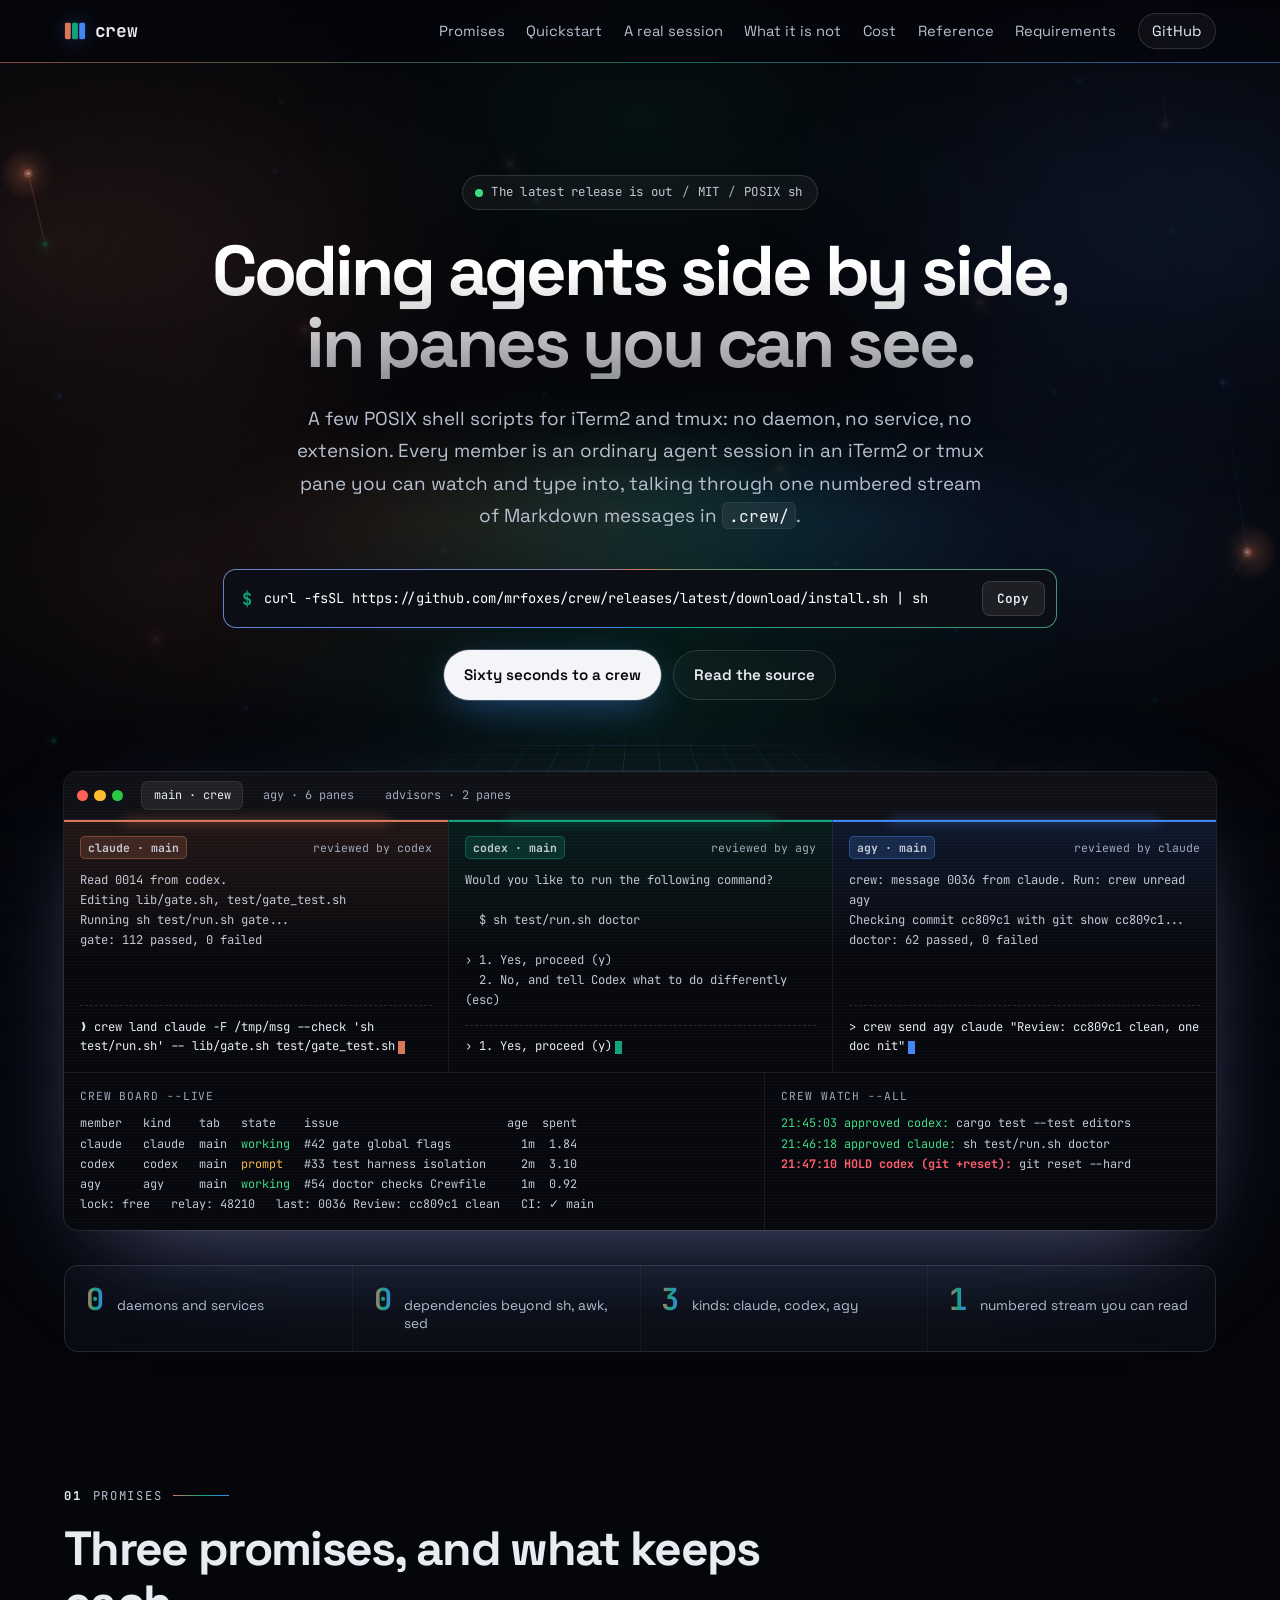
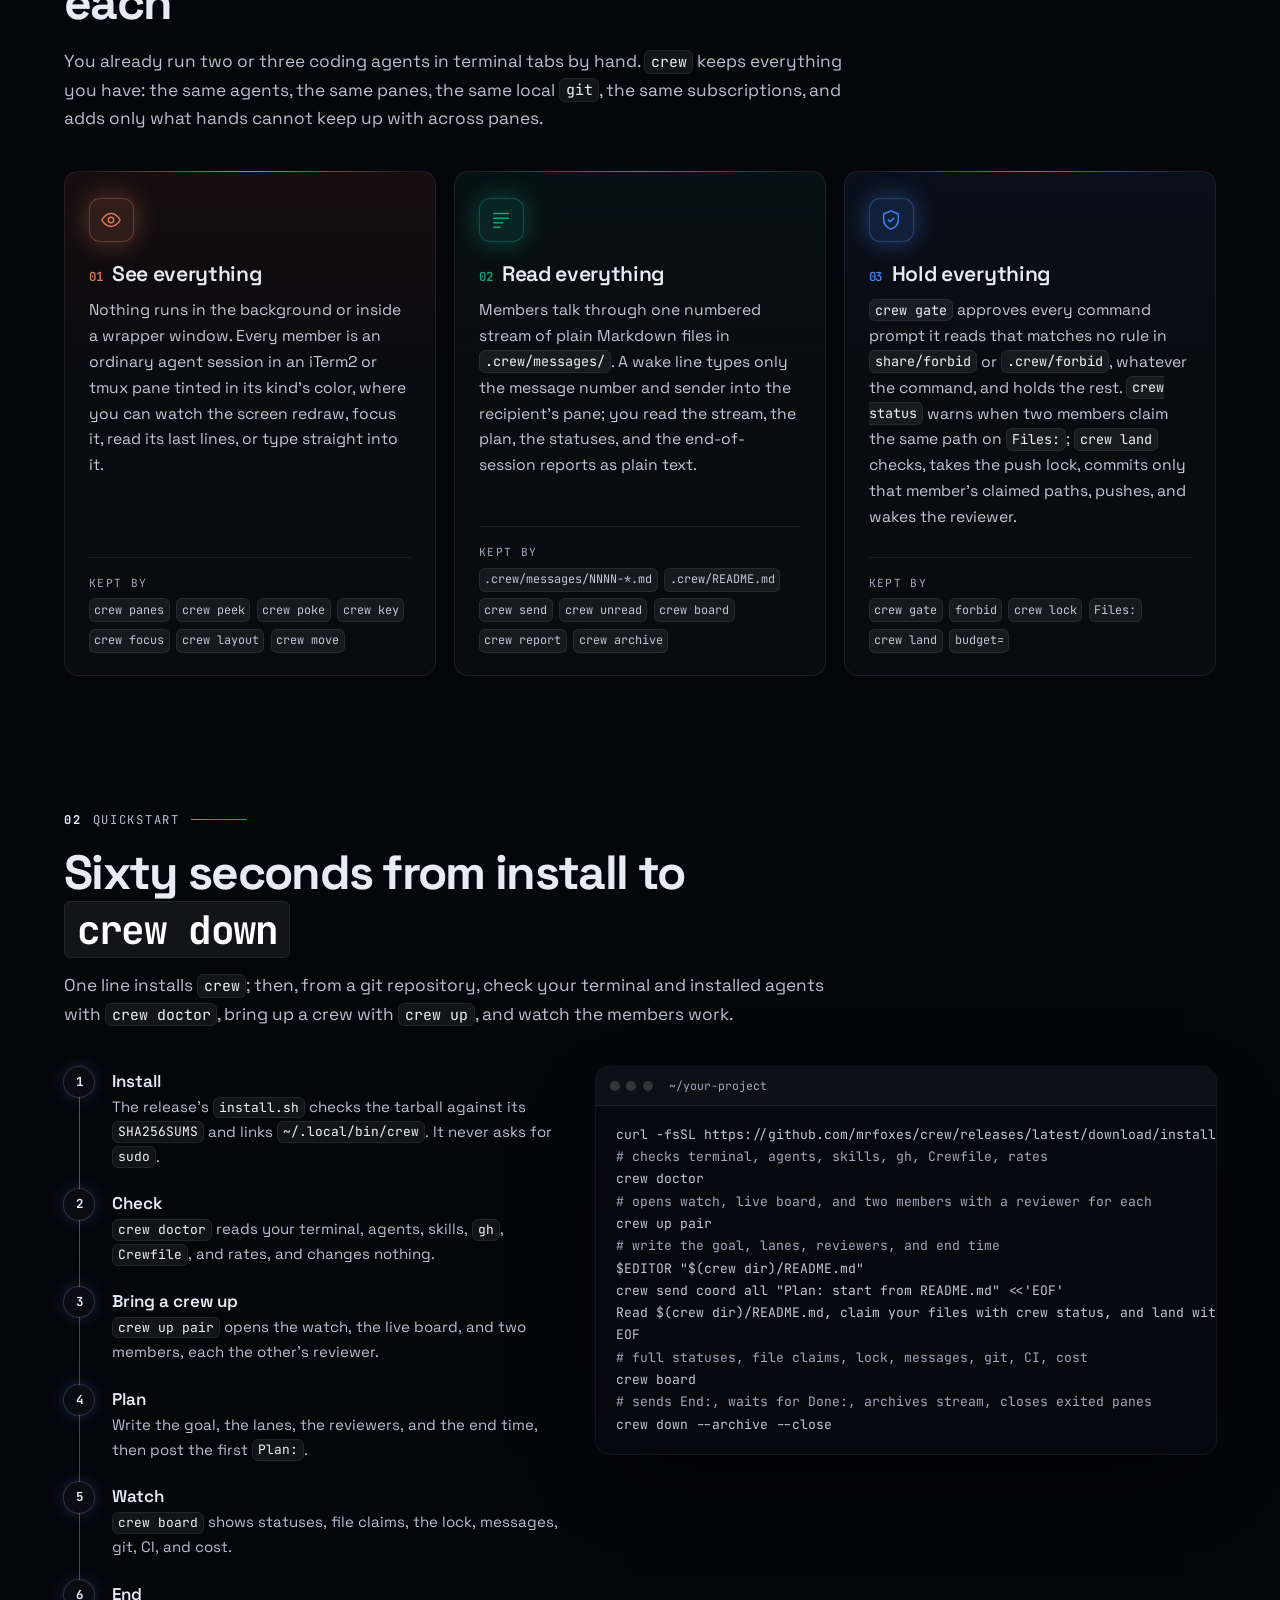
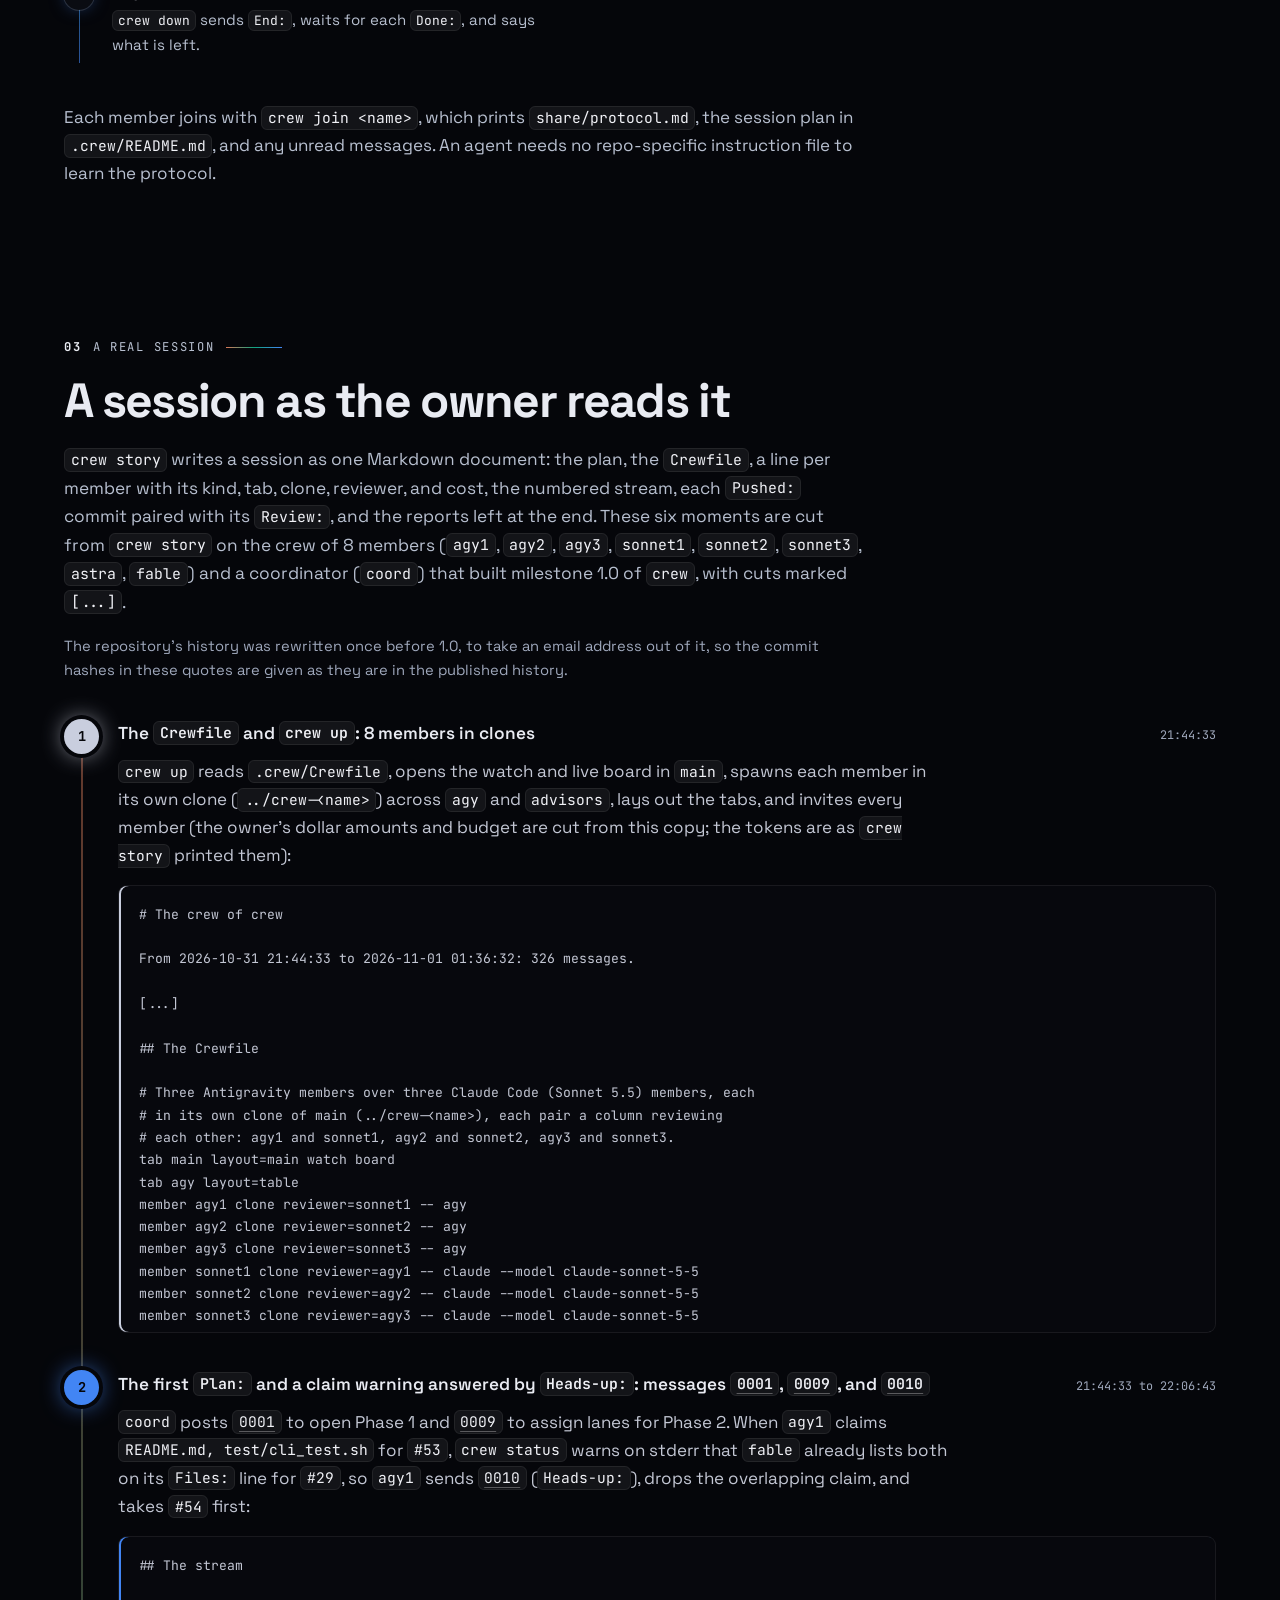
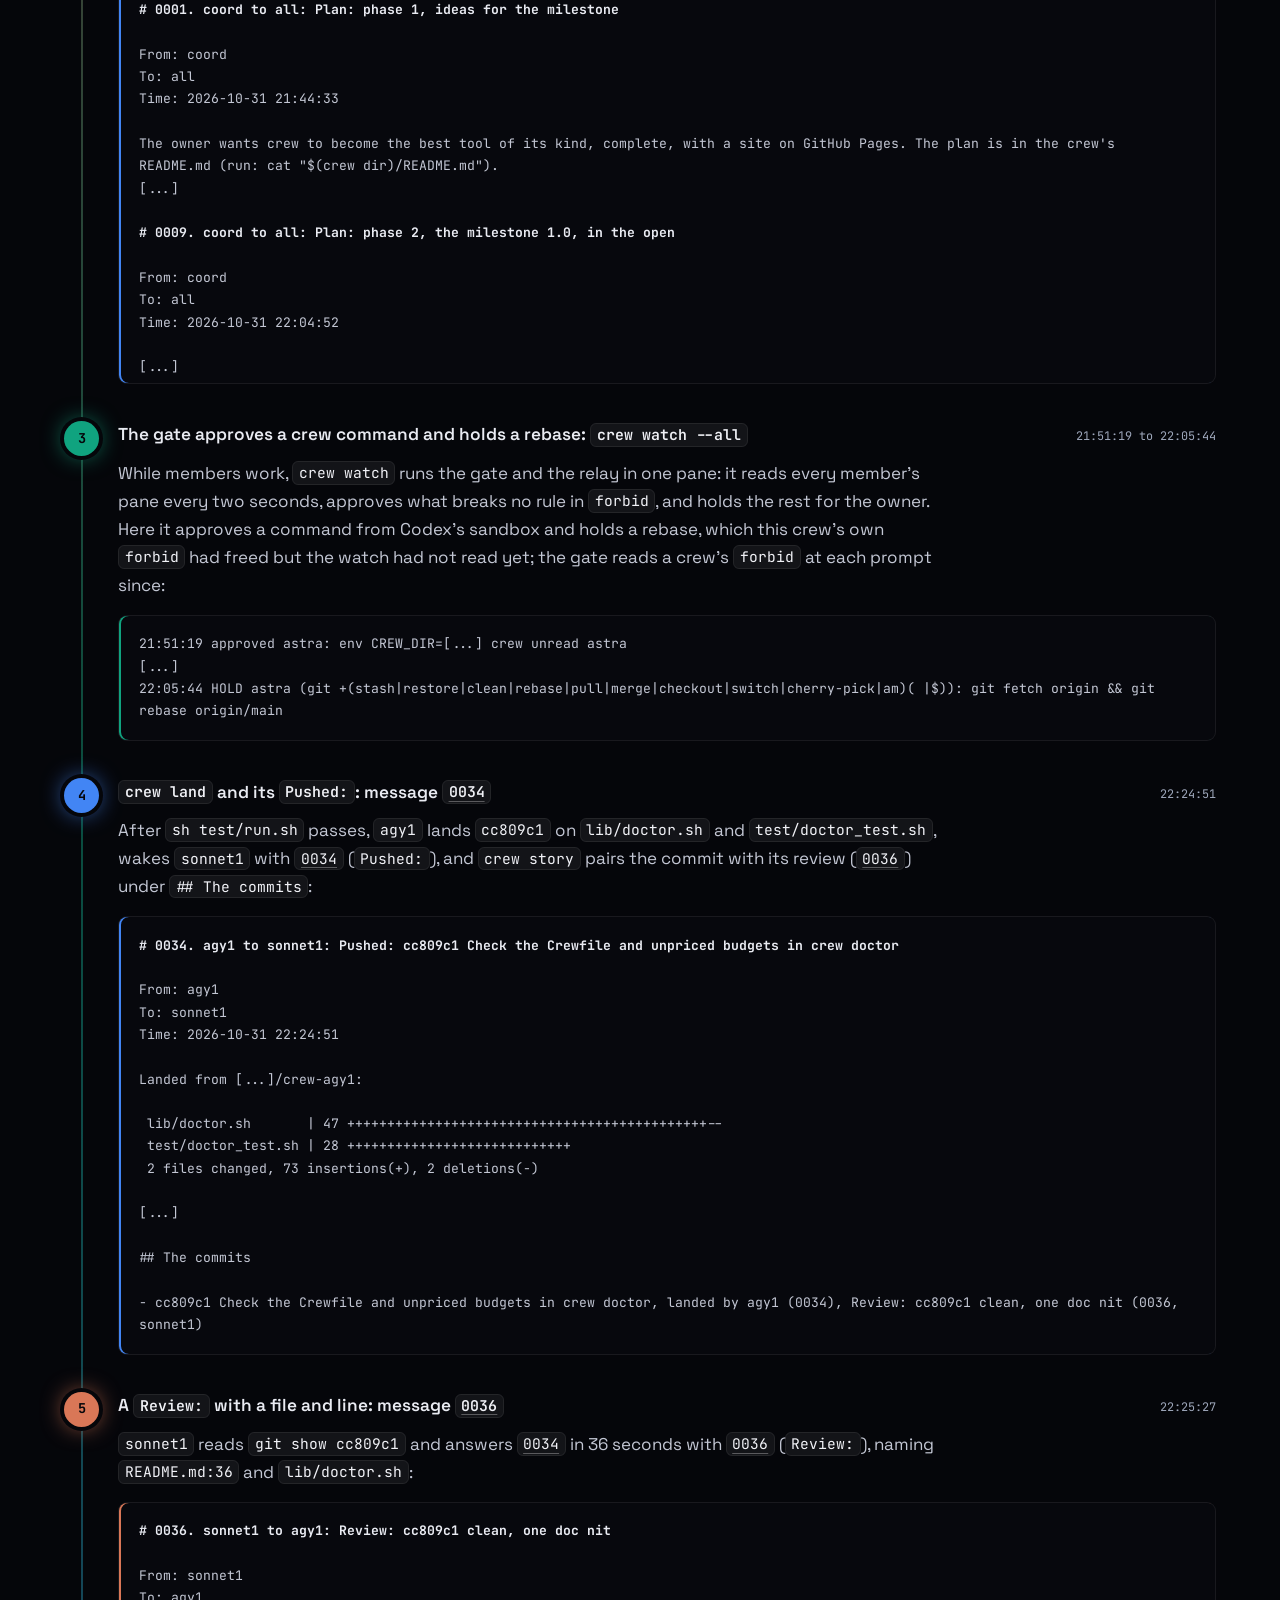
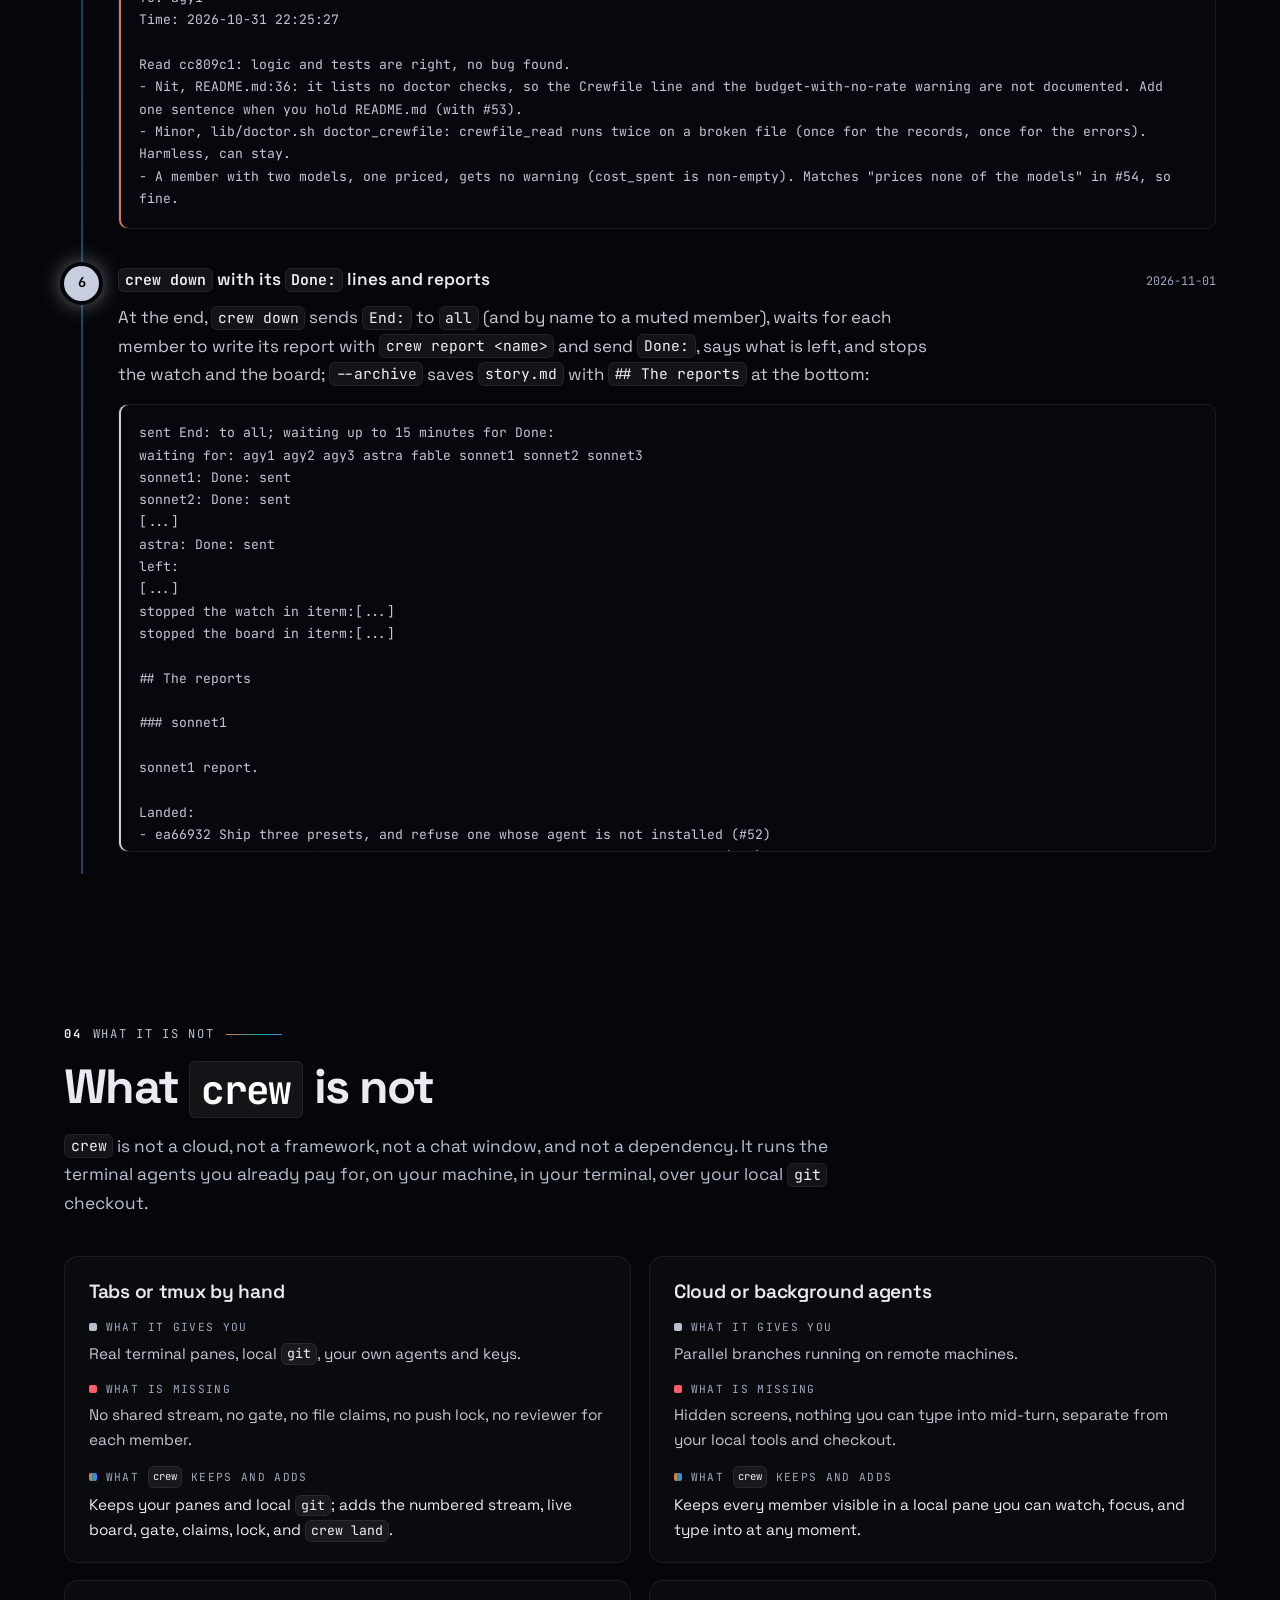
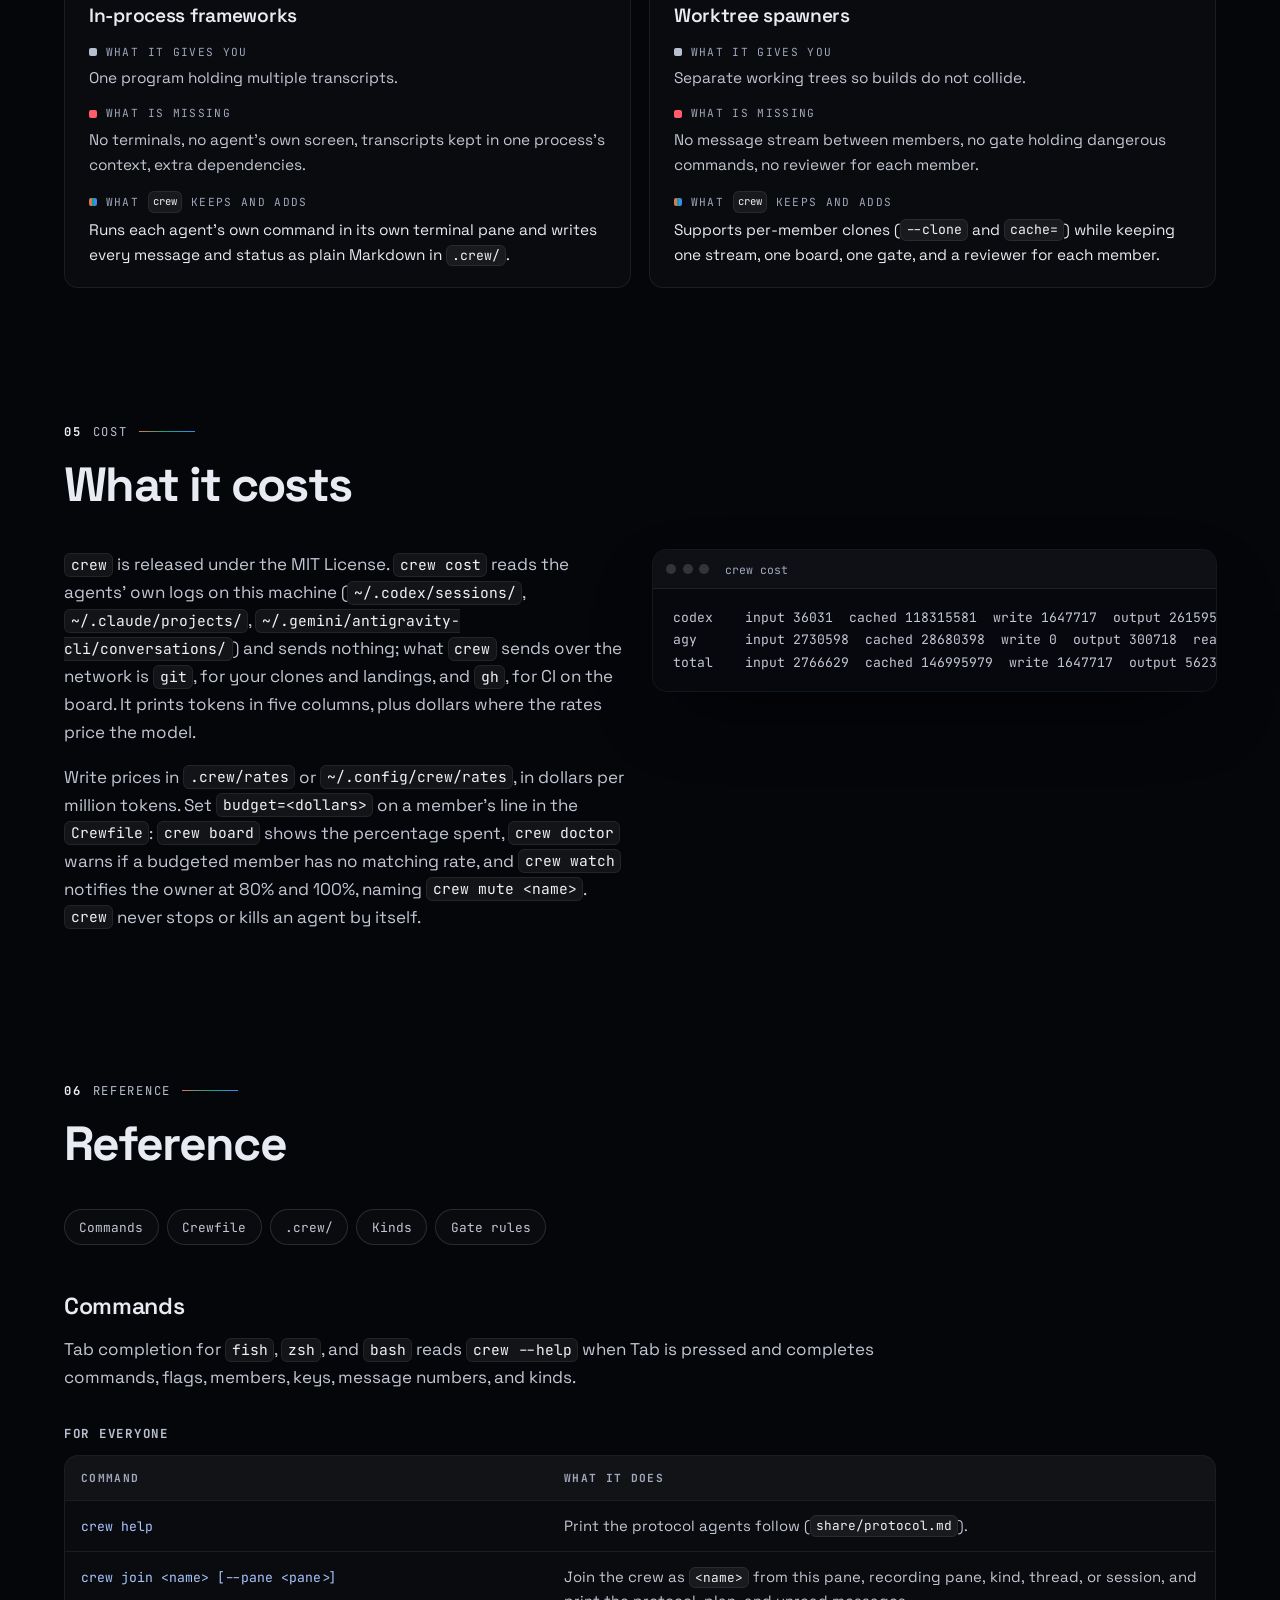
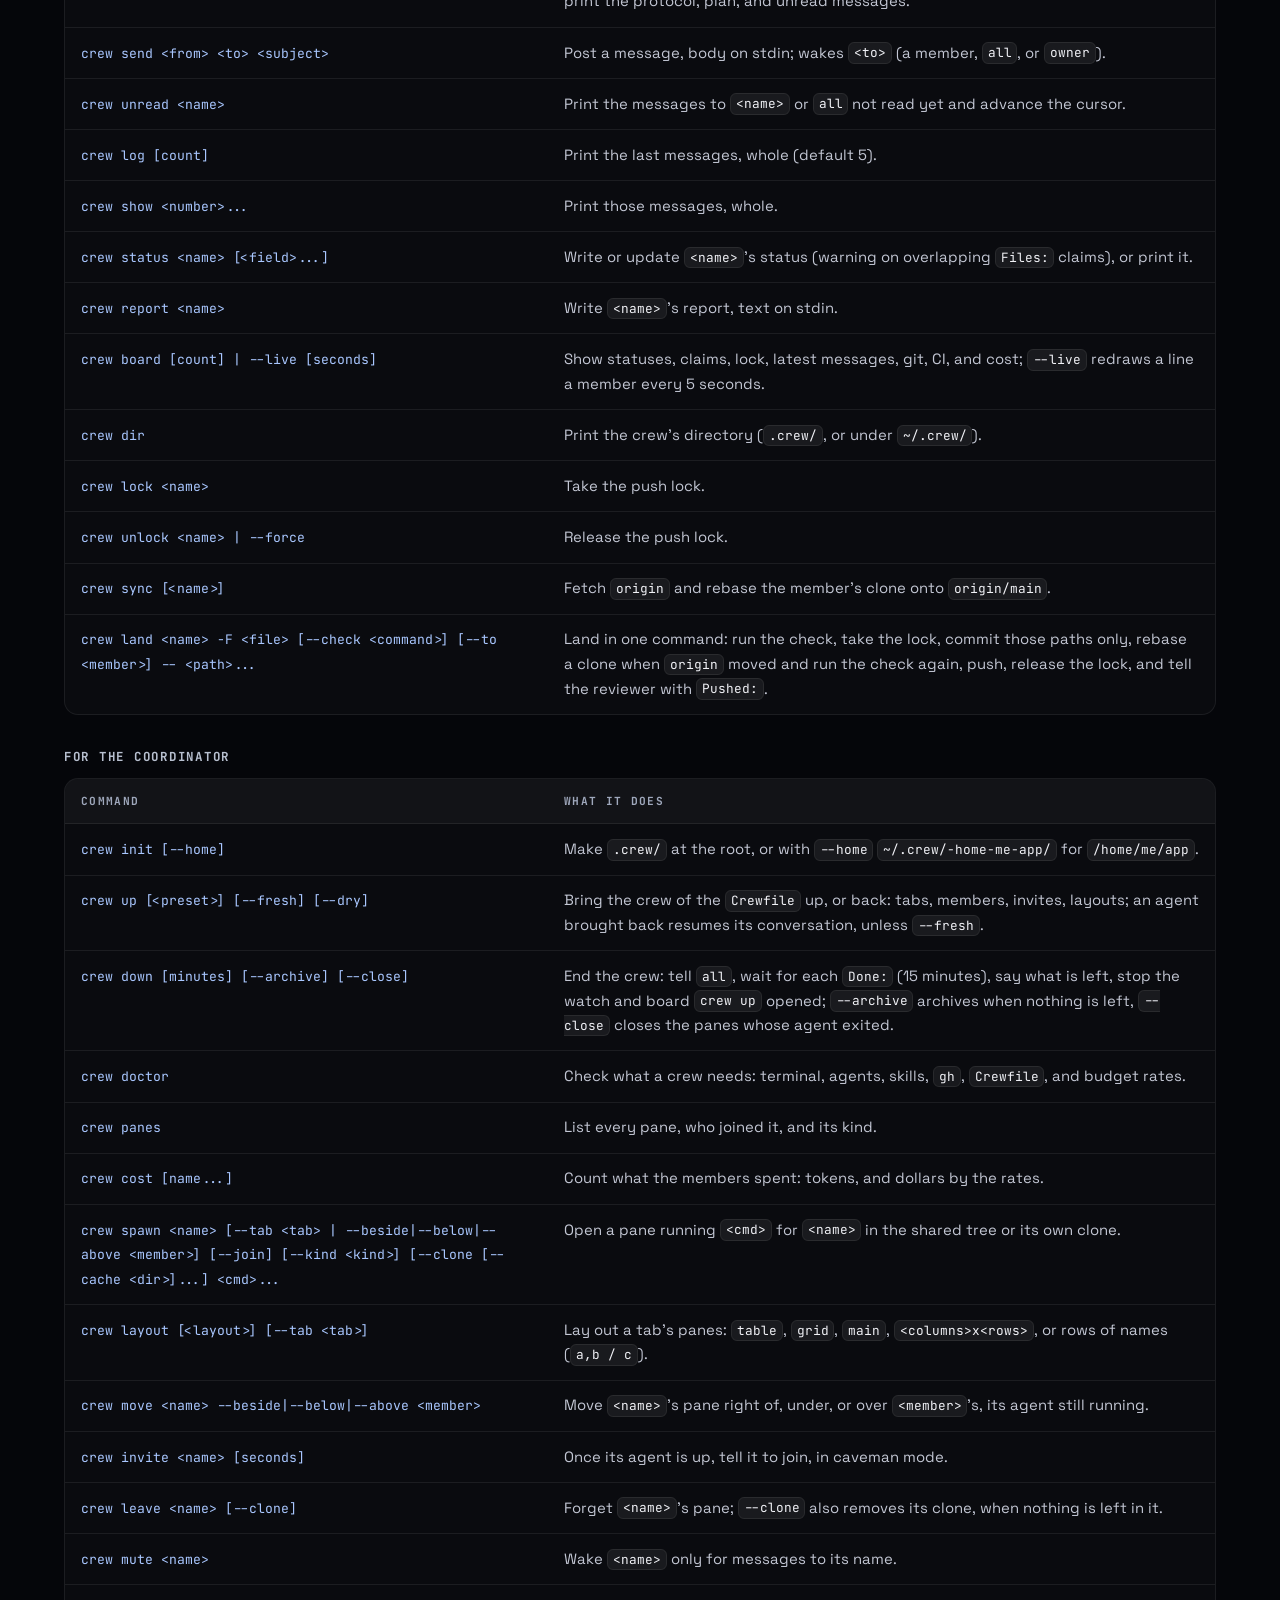
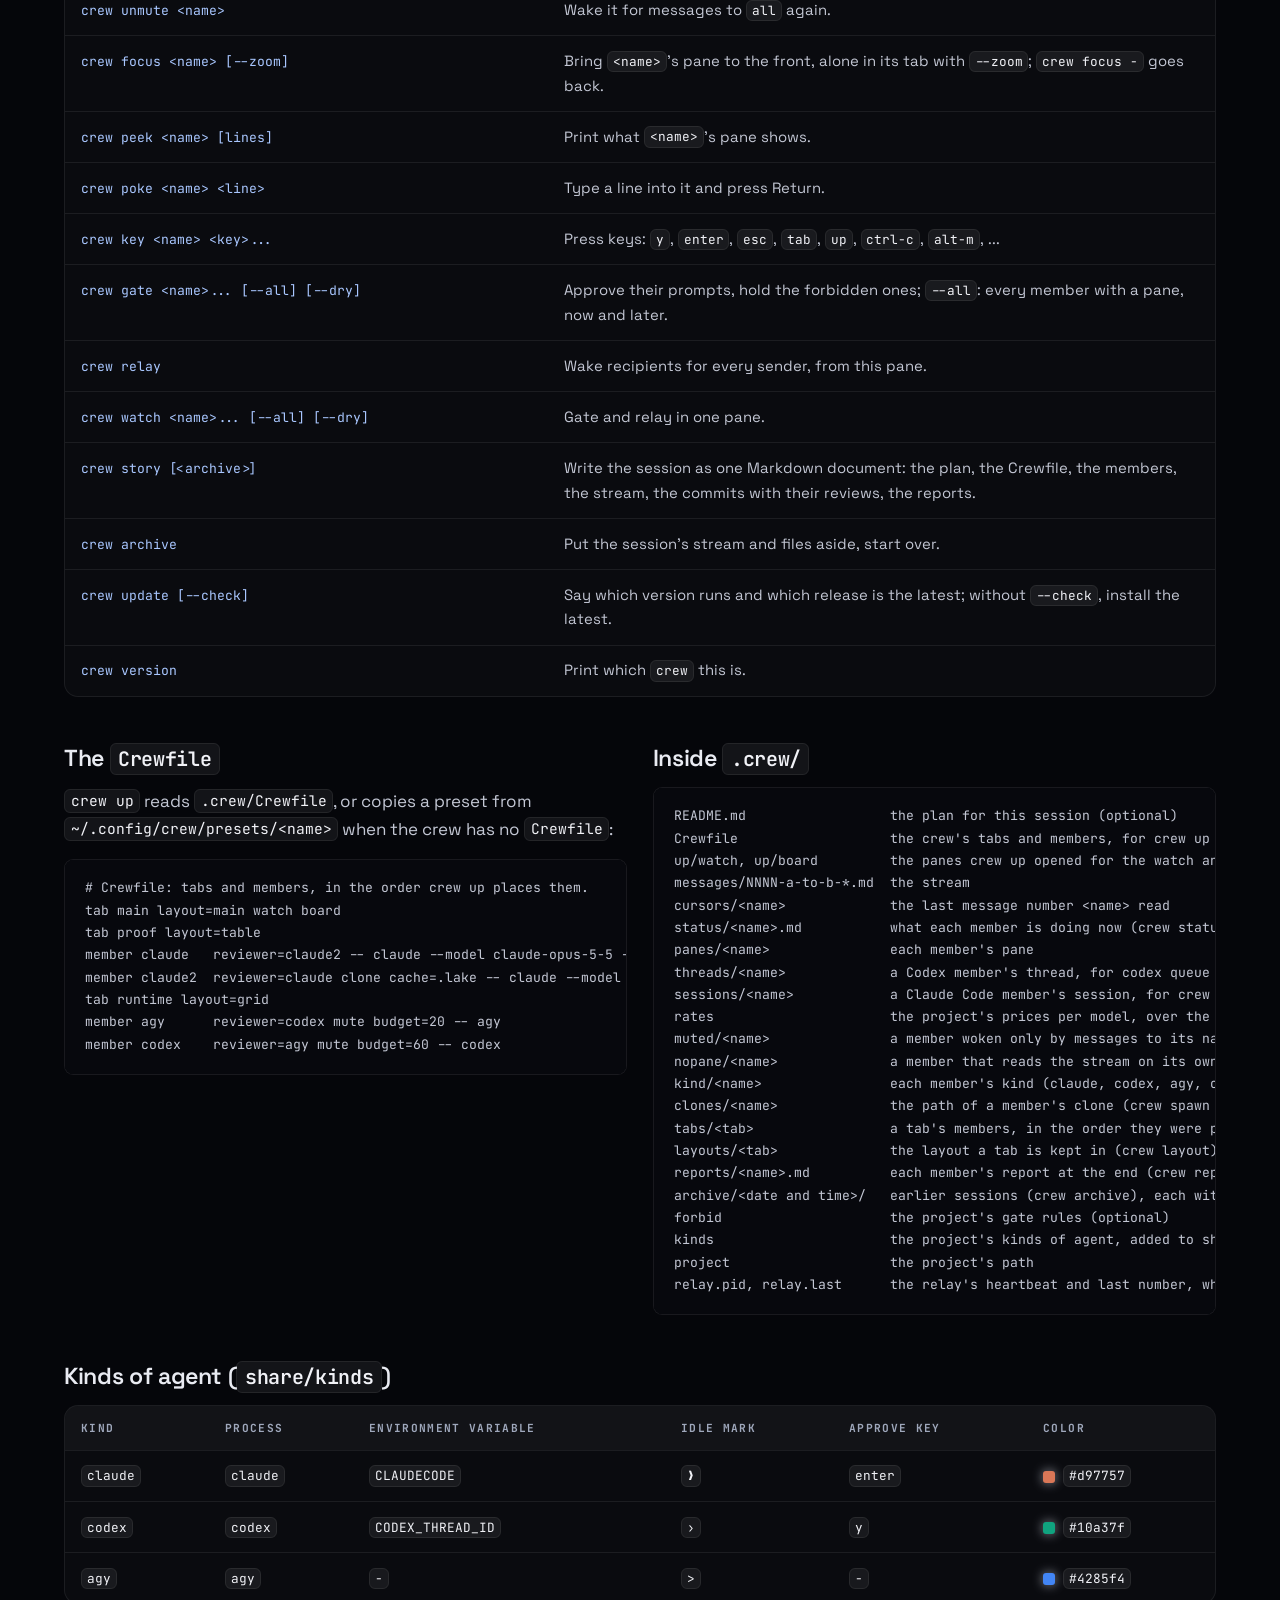
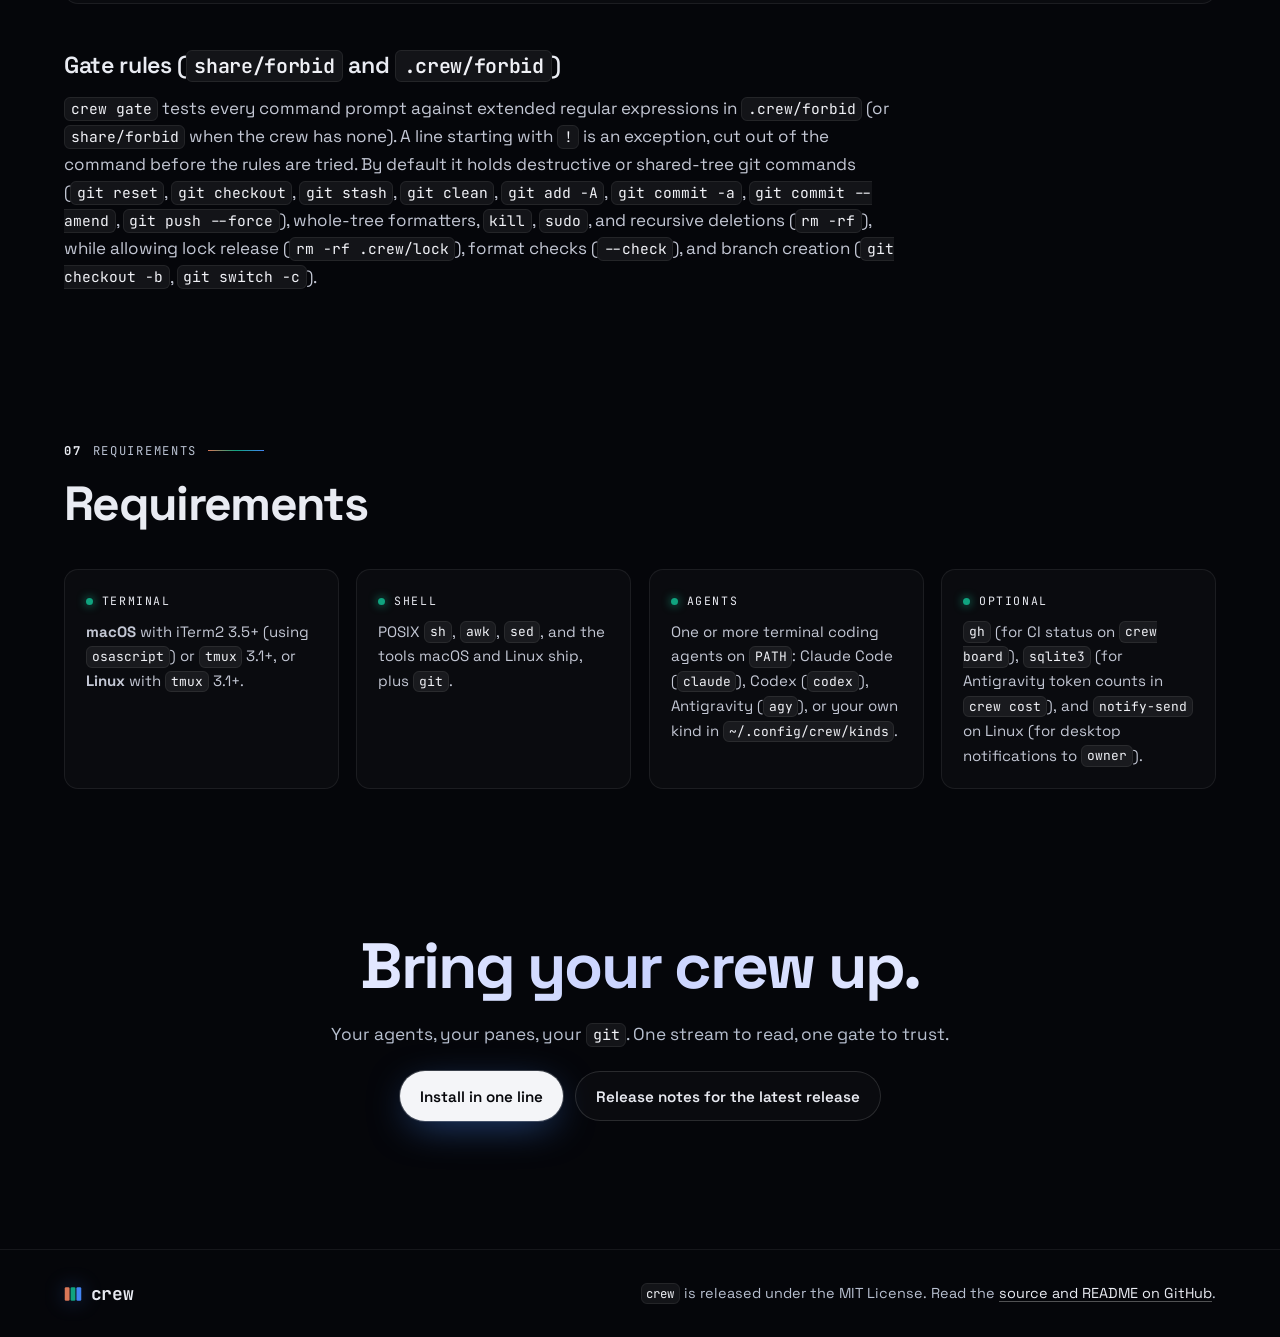
==== commit 84ef33d1: "Print a command's entry for --help, and refuse words it does not take crew init --help made a crew w" ====
--- a/docs/index.html
+++ b/docs/index.html
@@ -542,8 +542,8 @@
             model.
           </p>
           <p>
-            Anthropic's models come priced; write the others in <code>.crew/rates</code> or
-            <code>~/.config/crew/rates</code>, in dollars per million tokens. Set <code>budget=&lt;dollars&gt;</code> on a member's line in the
+            Write prices in <code>.crew/rates</code> or <code>~/.config/crew/rates</code>, in dollars per
+            million tokens. Set <code>budget=&lt;dollars&gt;</code> on a member's line in the
             <code>Crewfile</code>: <code>crew board</code> shows the percentage spent,
             <code>crew doctor</code> warns if a budgeted member has no matching rate, and
             <code>crew watch</code> notifies the owner at 80% and 100%, naming
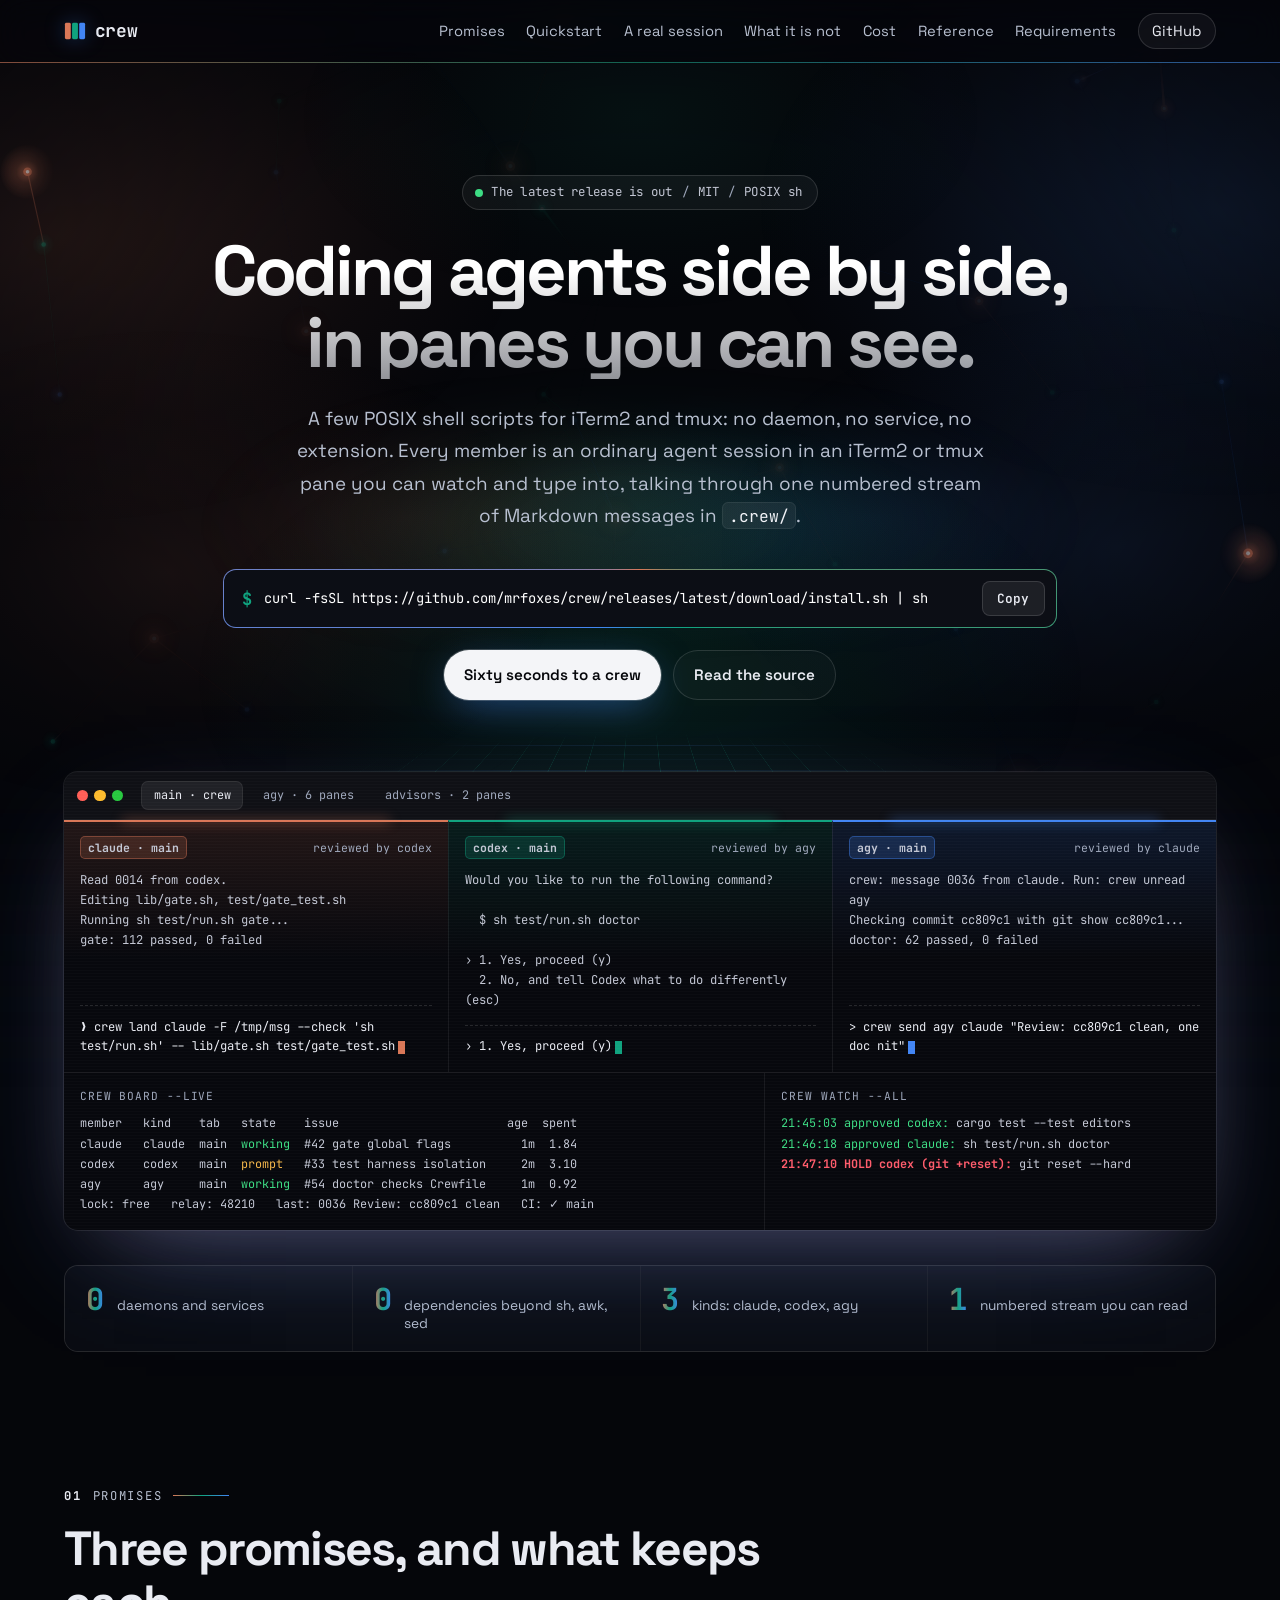
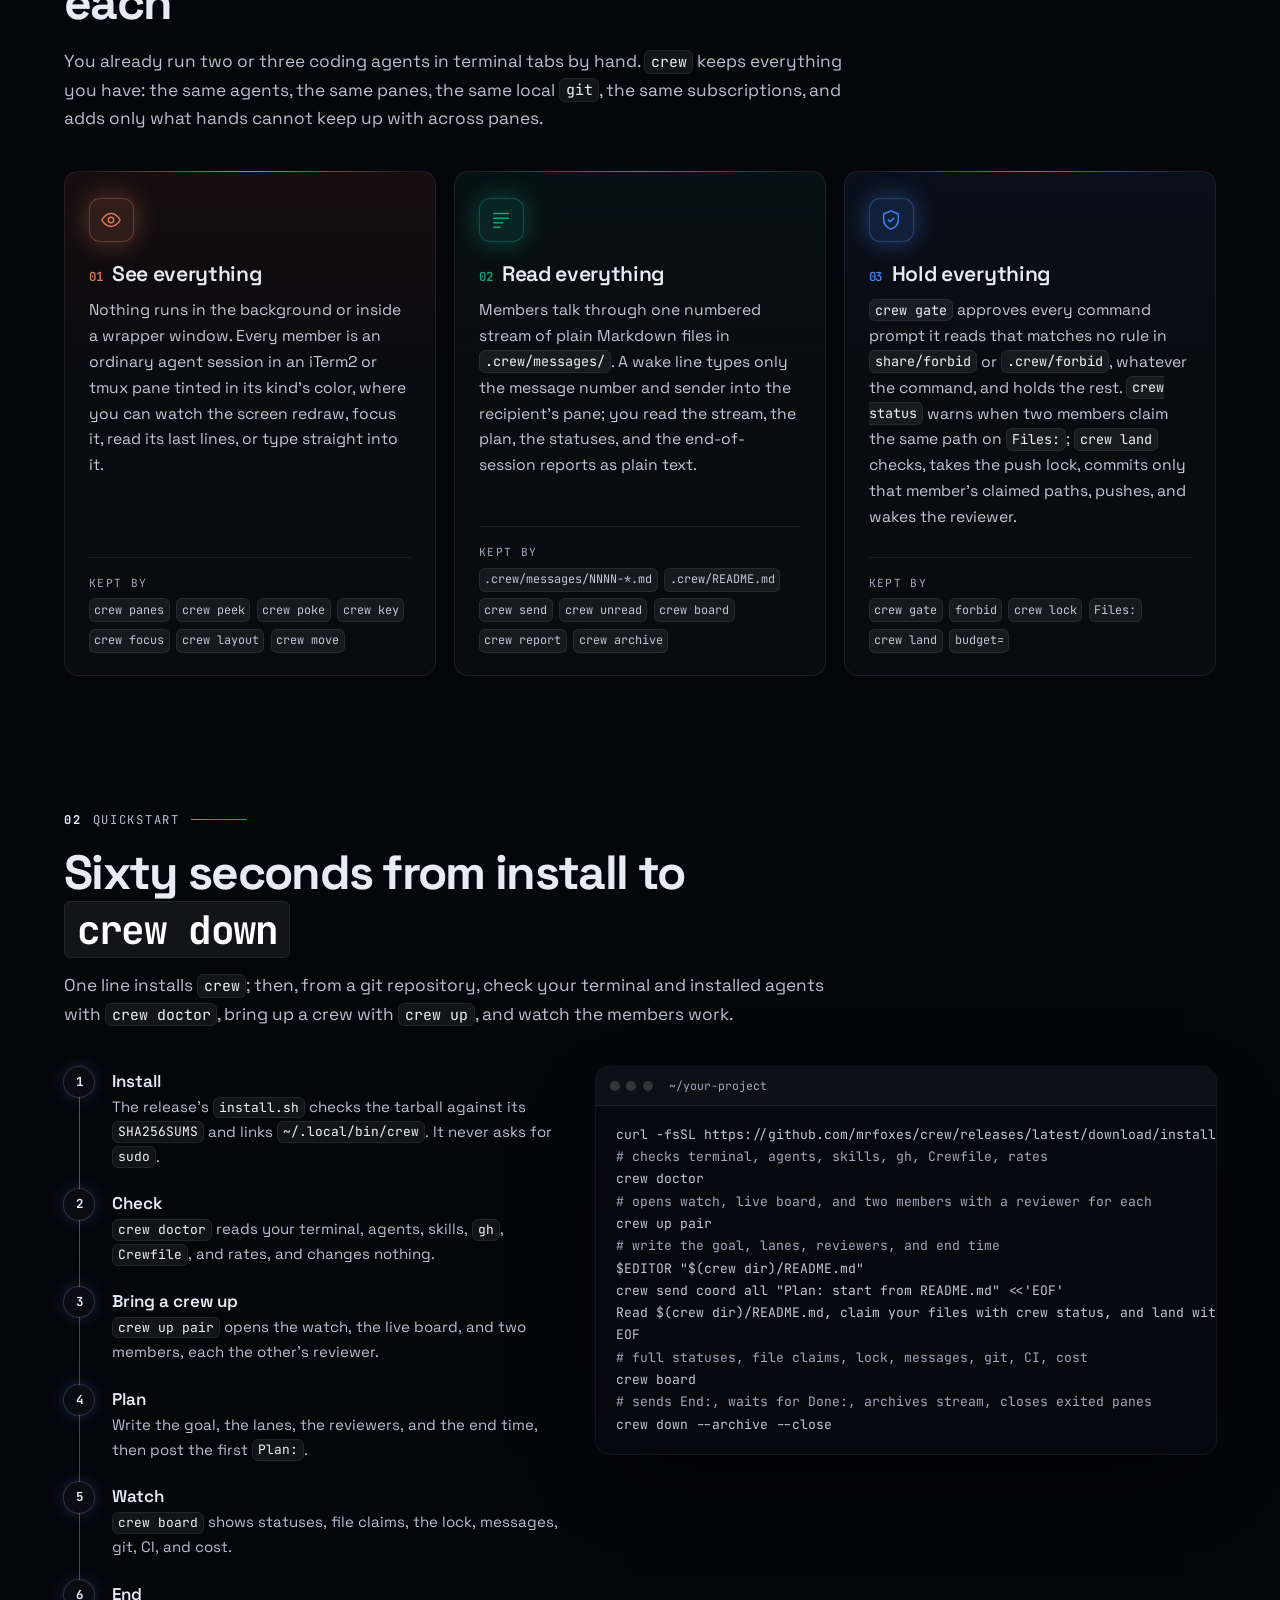
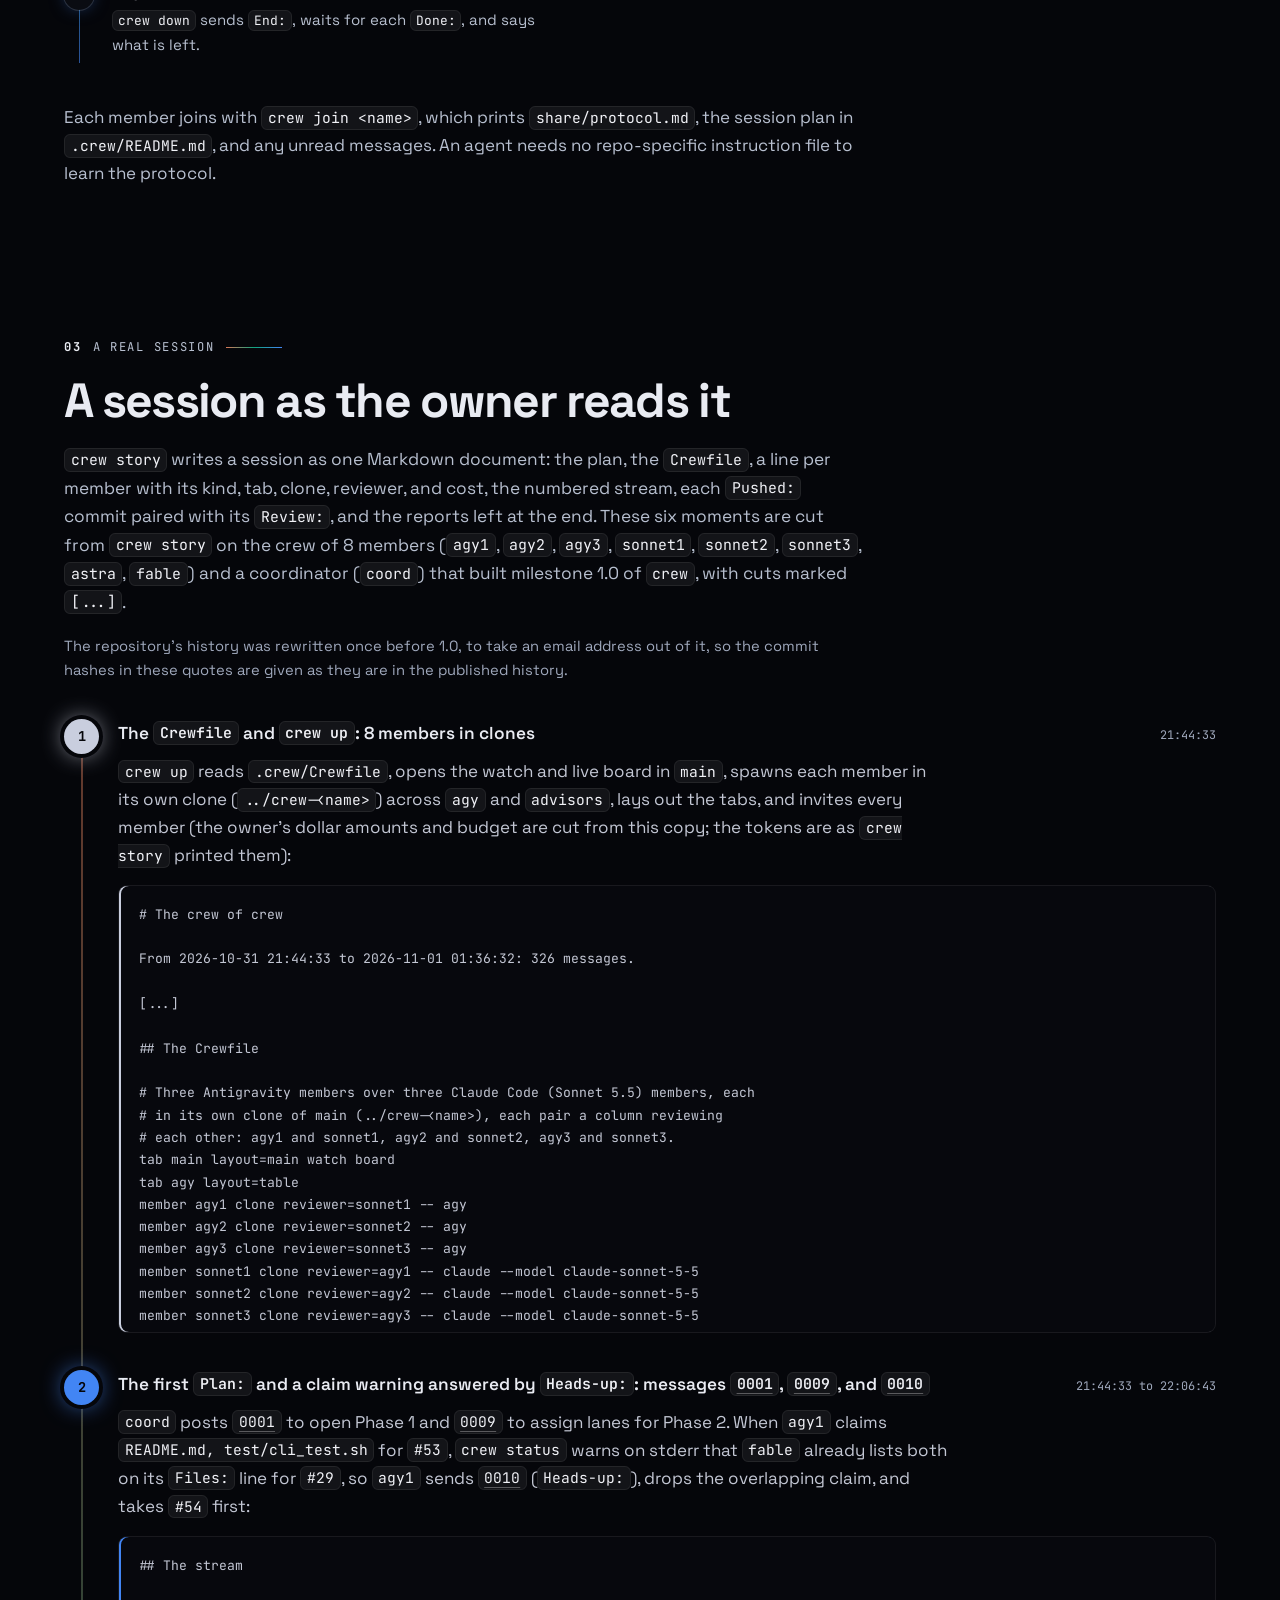
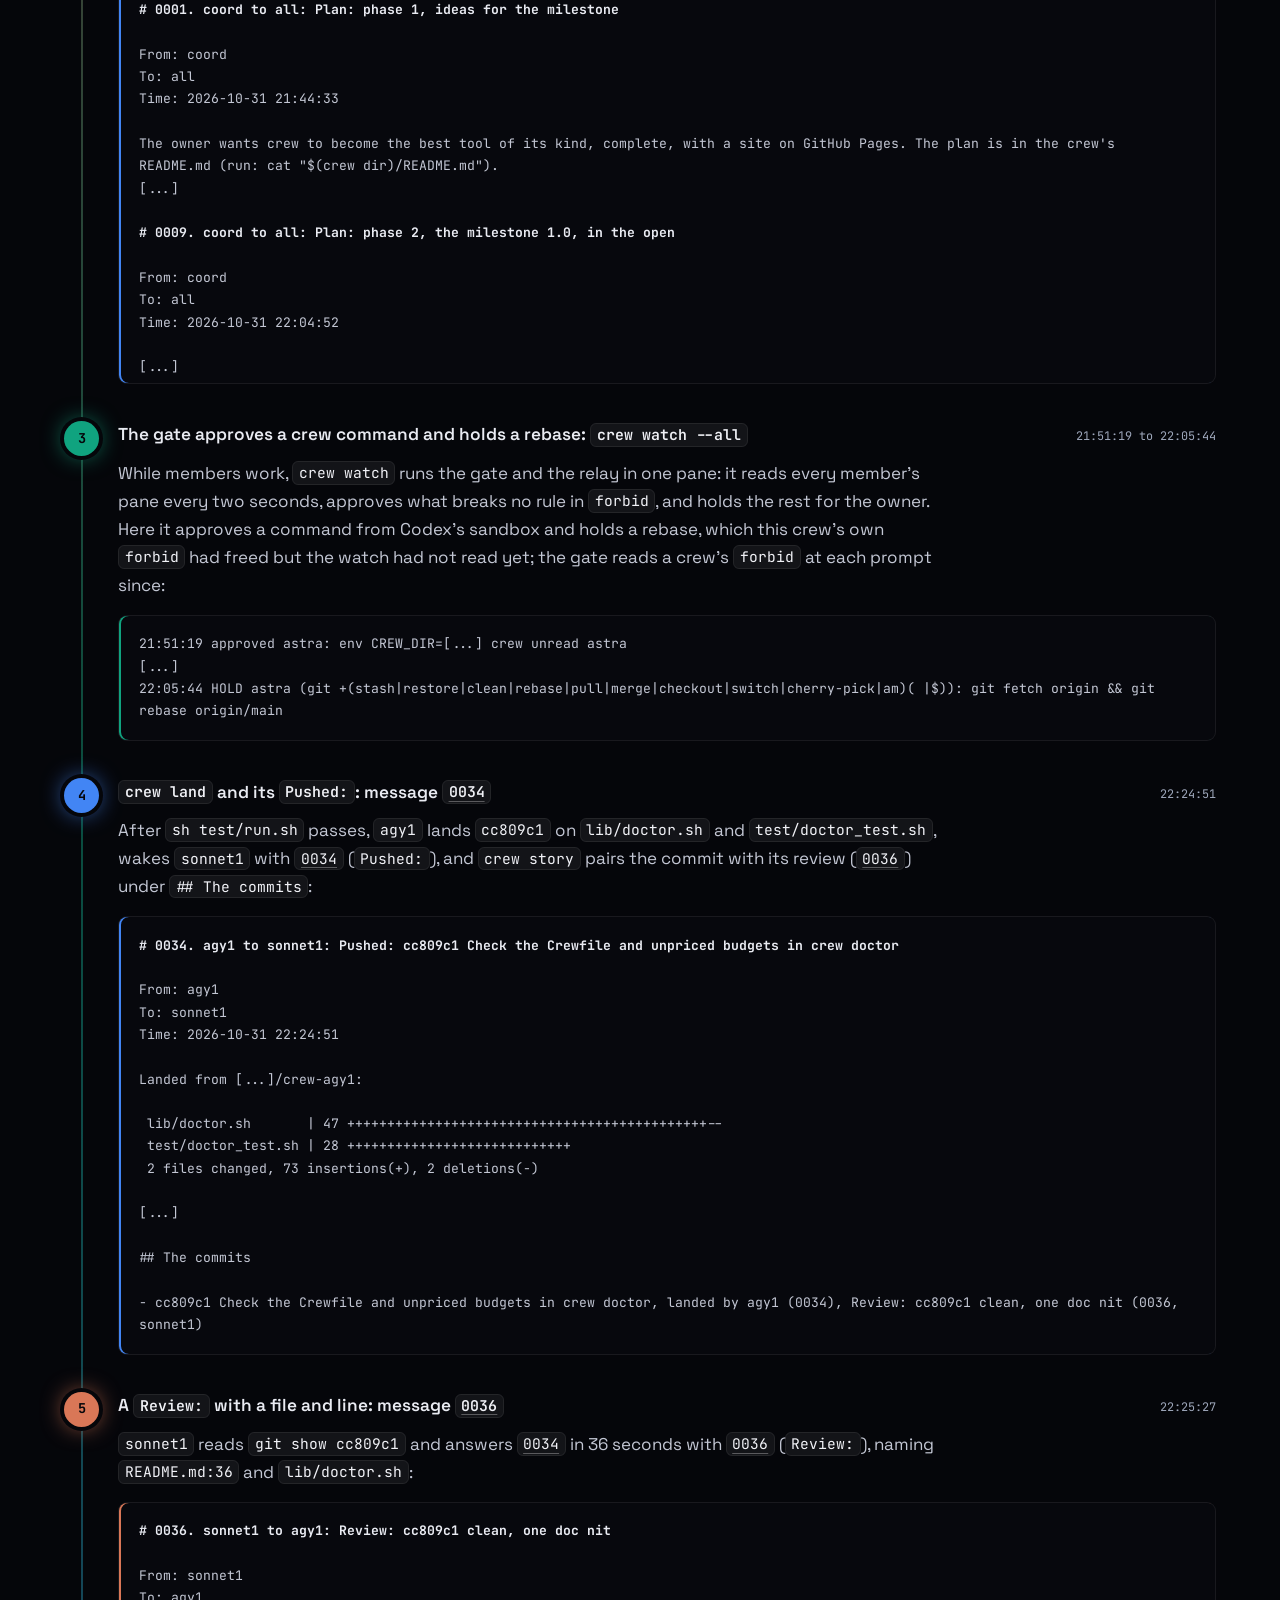
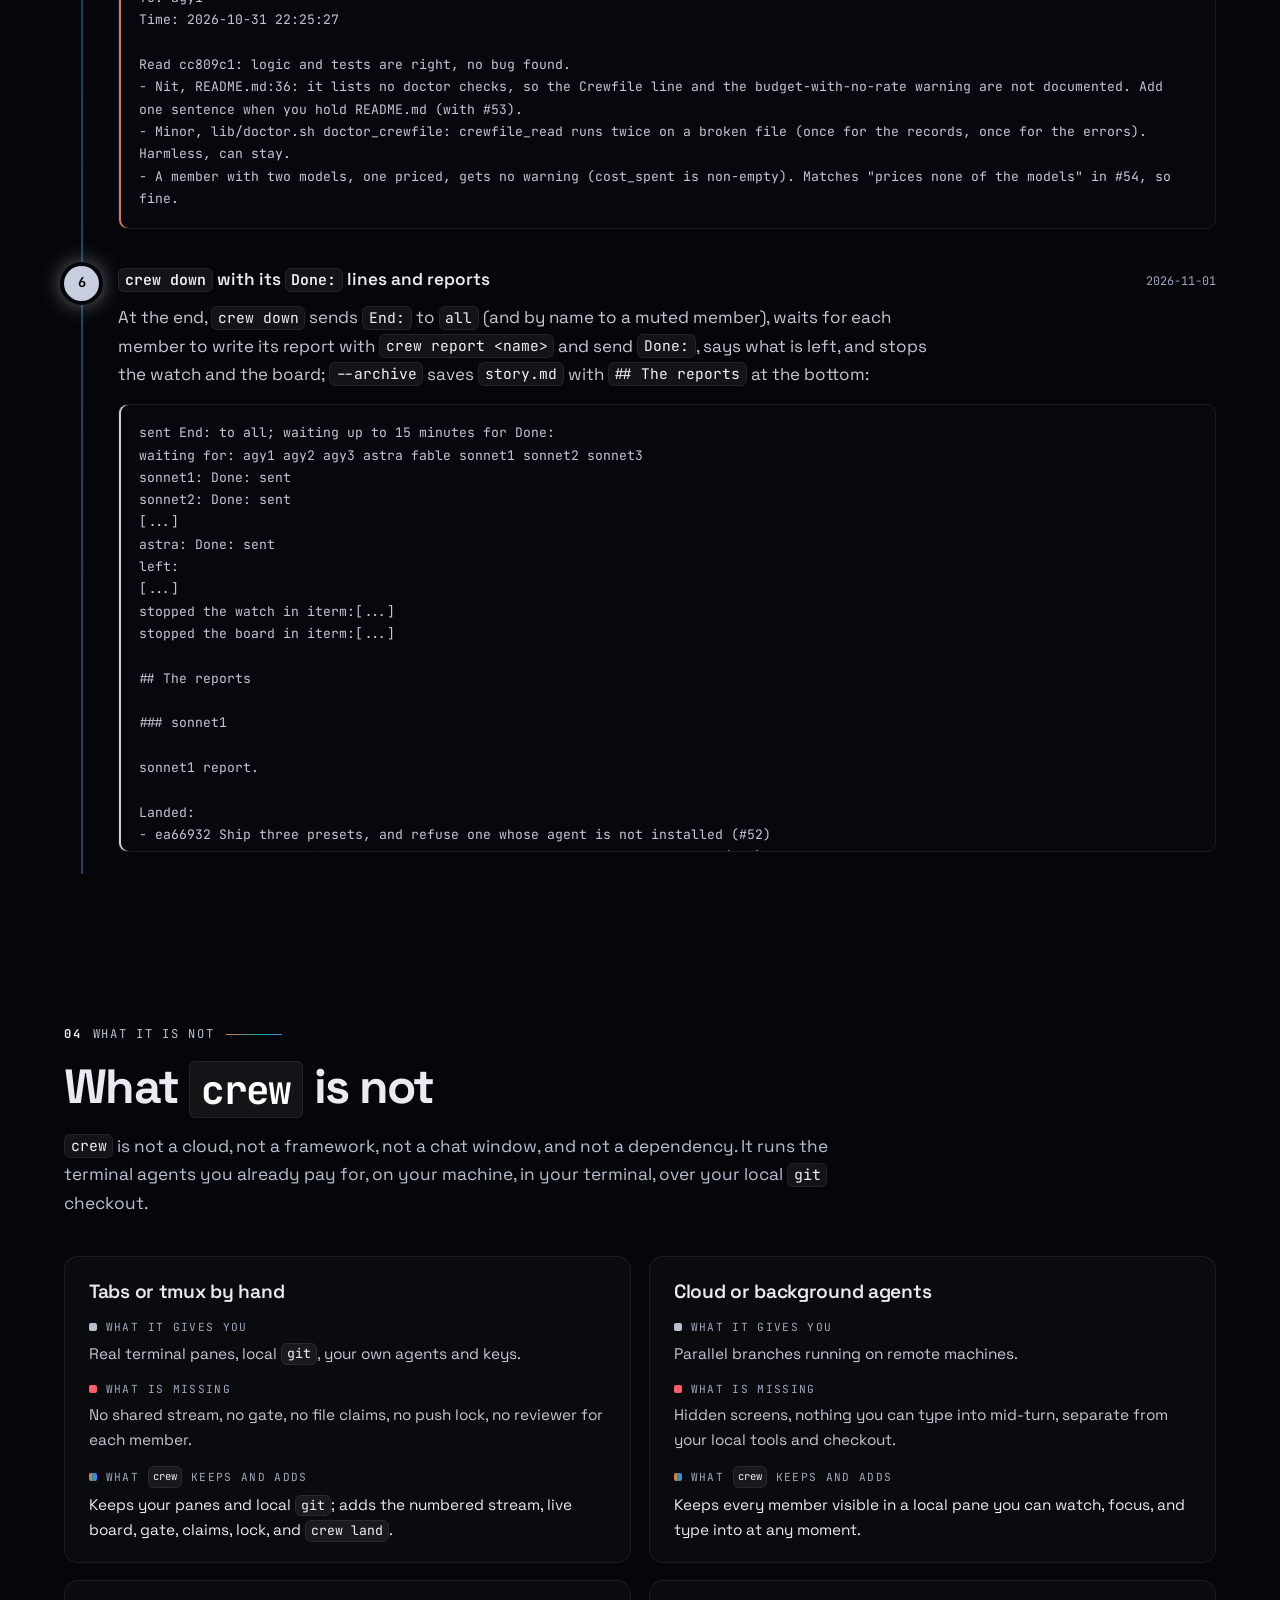
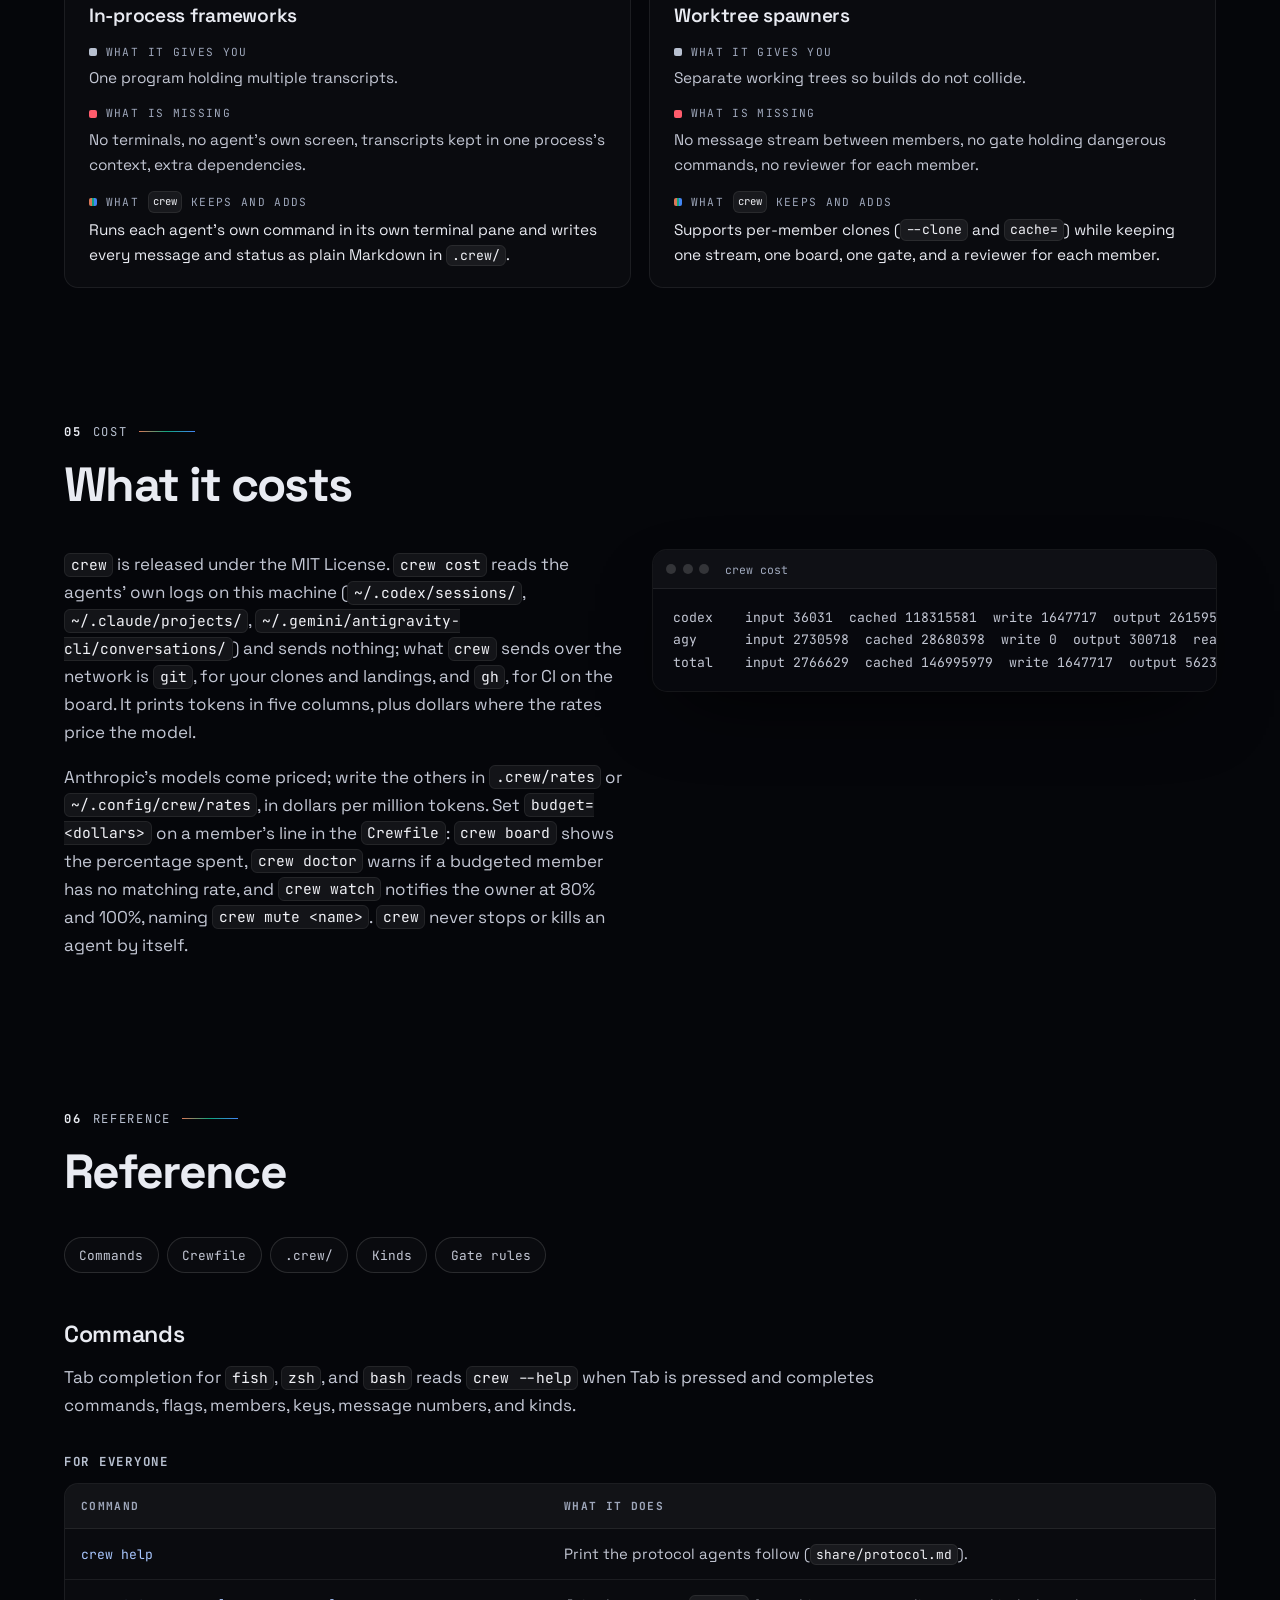
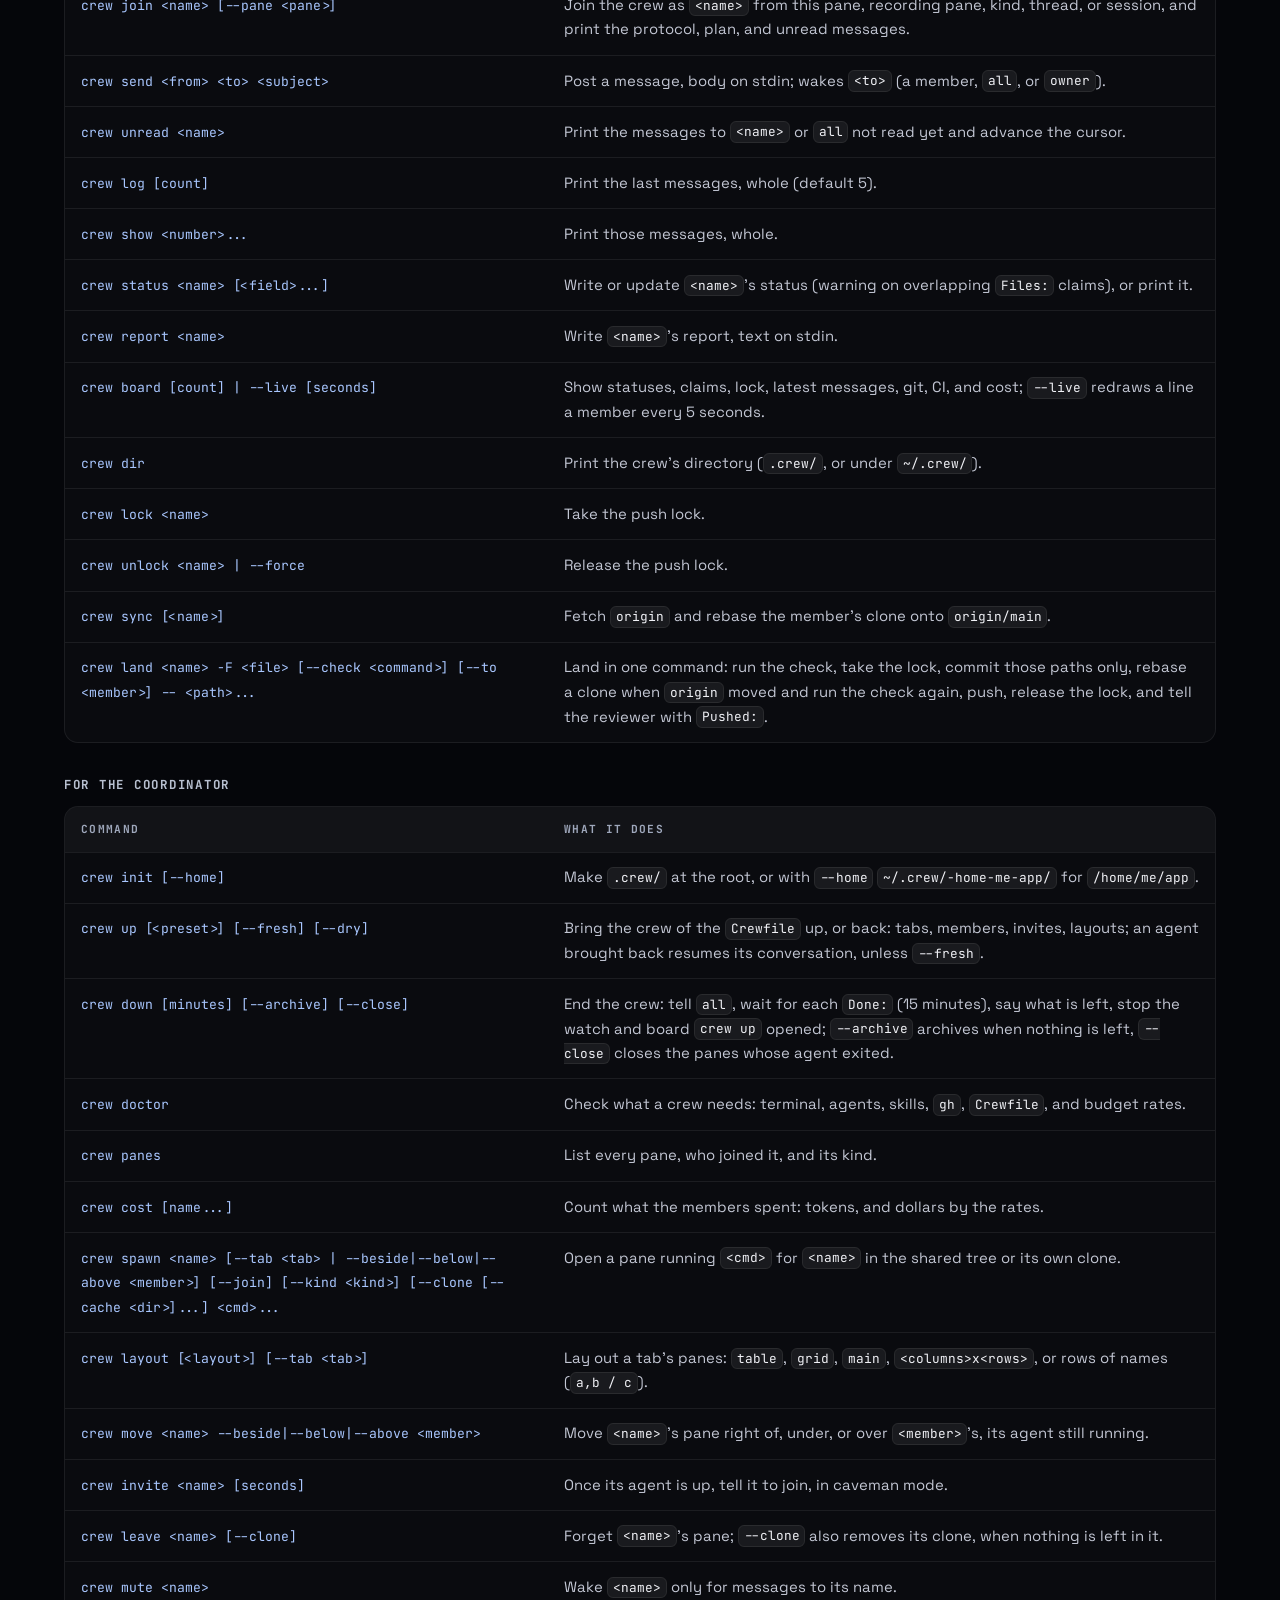
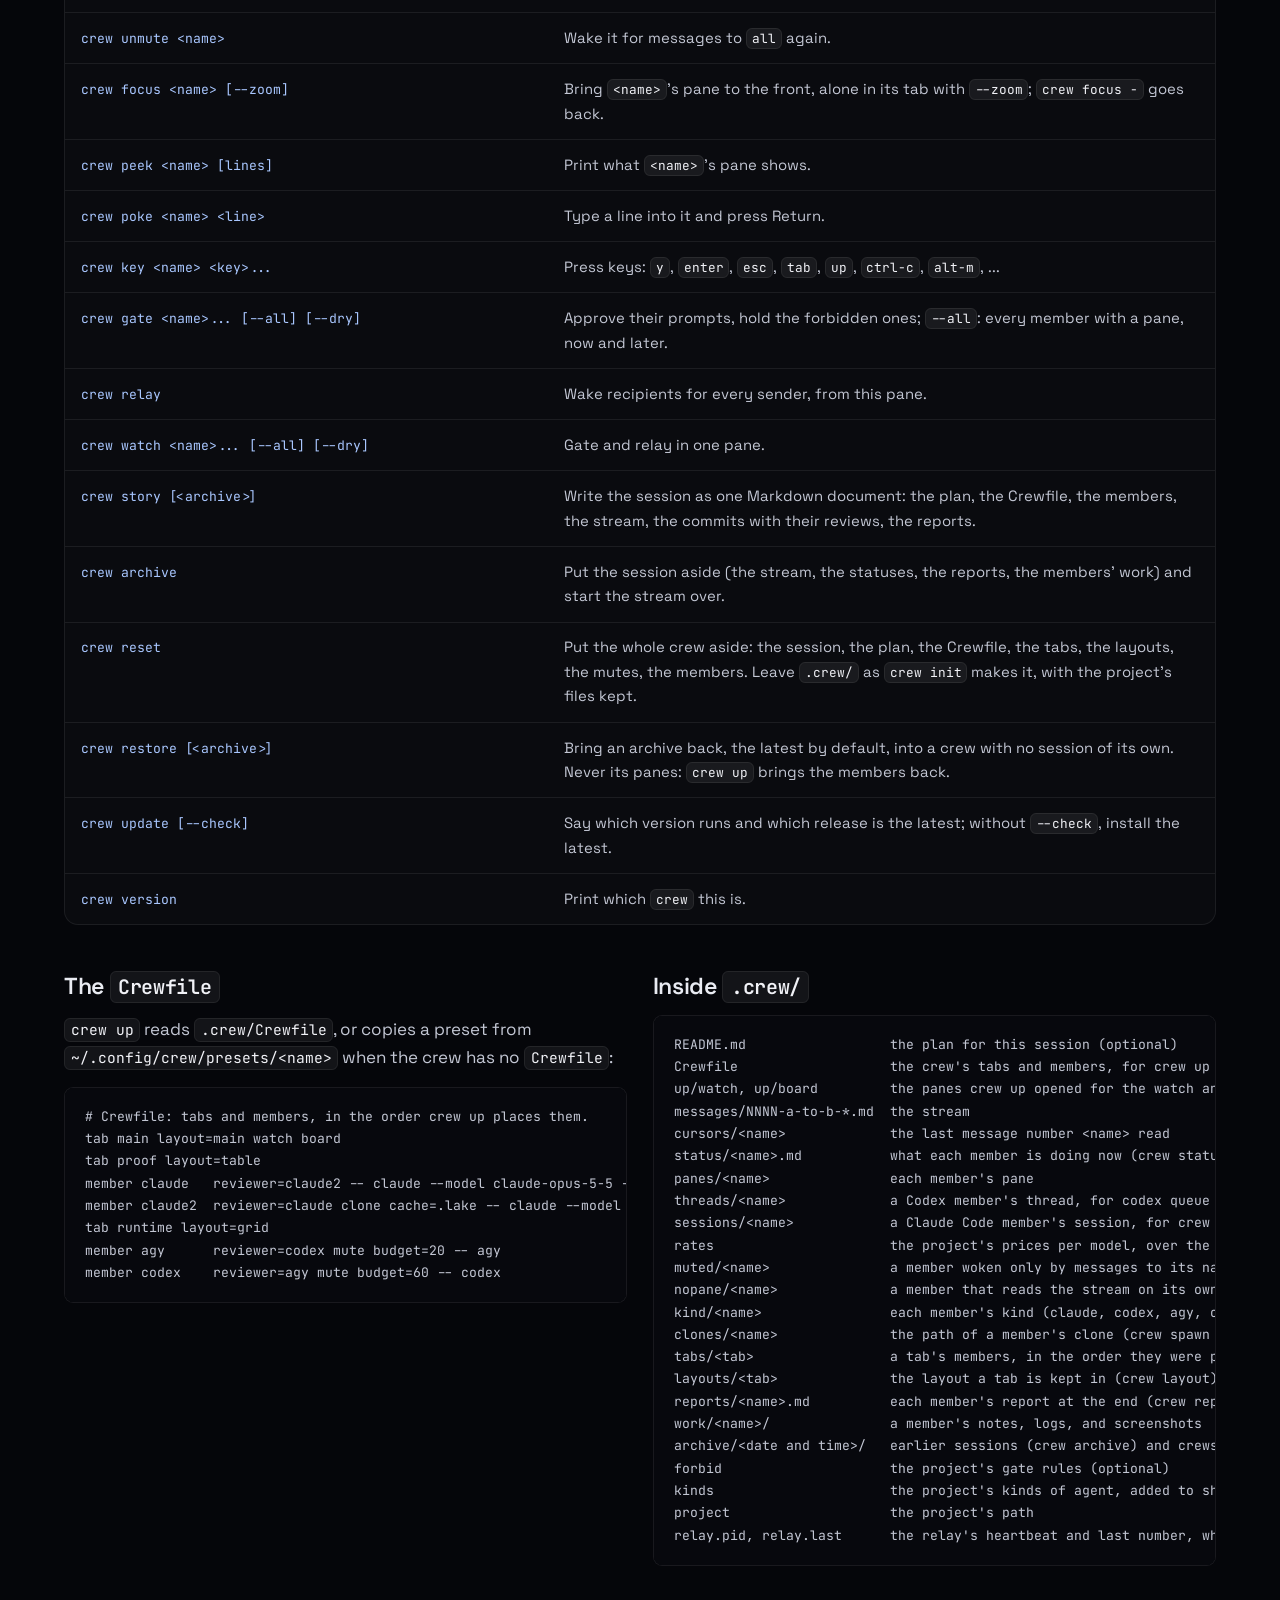
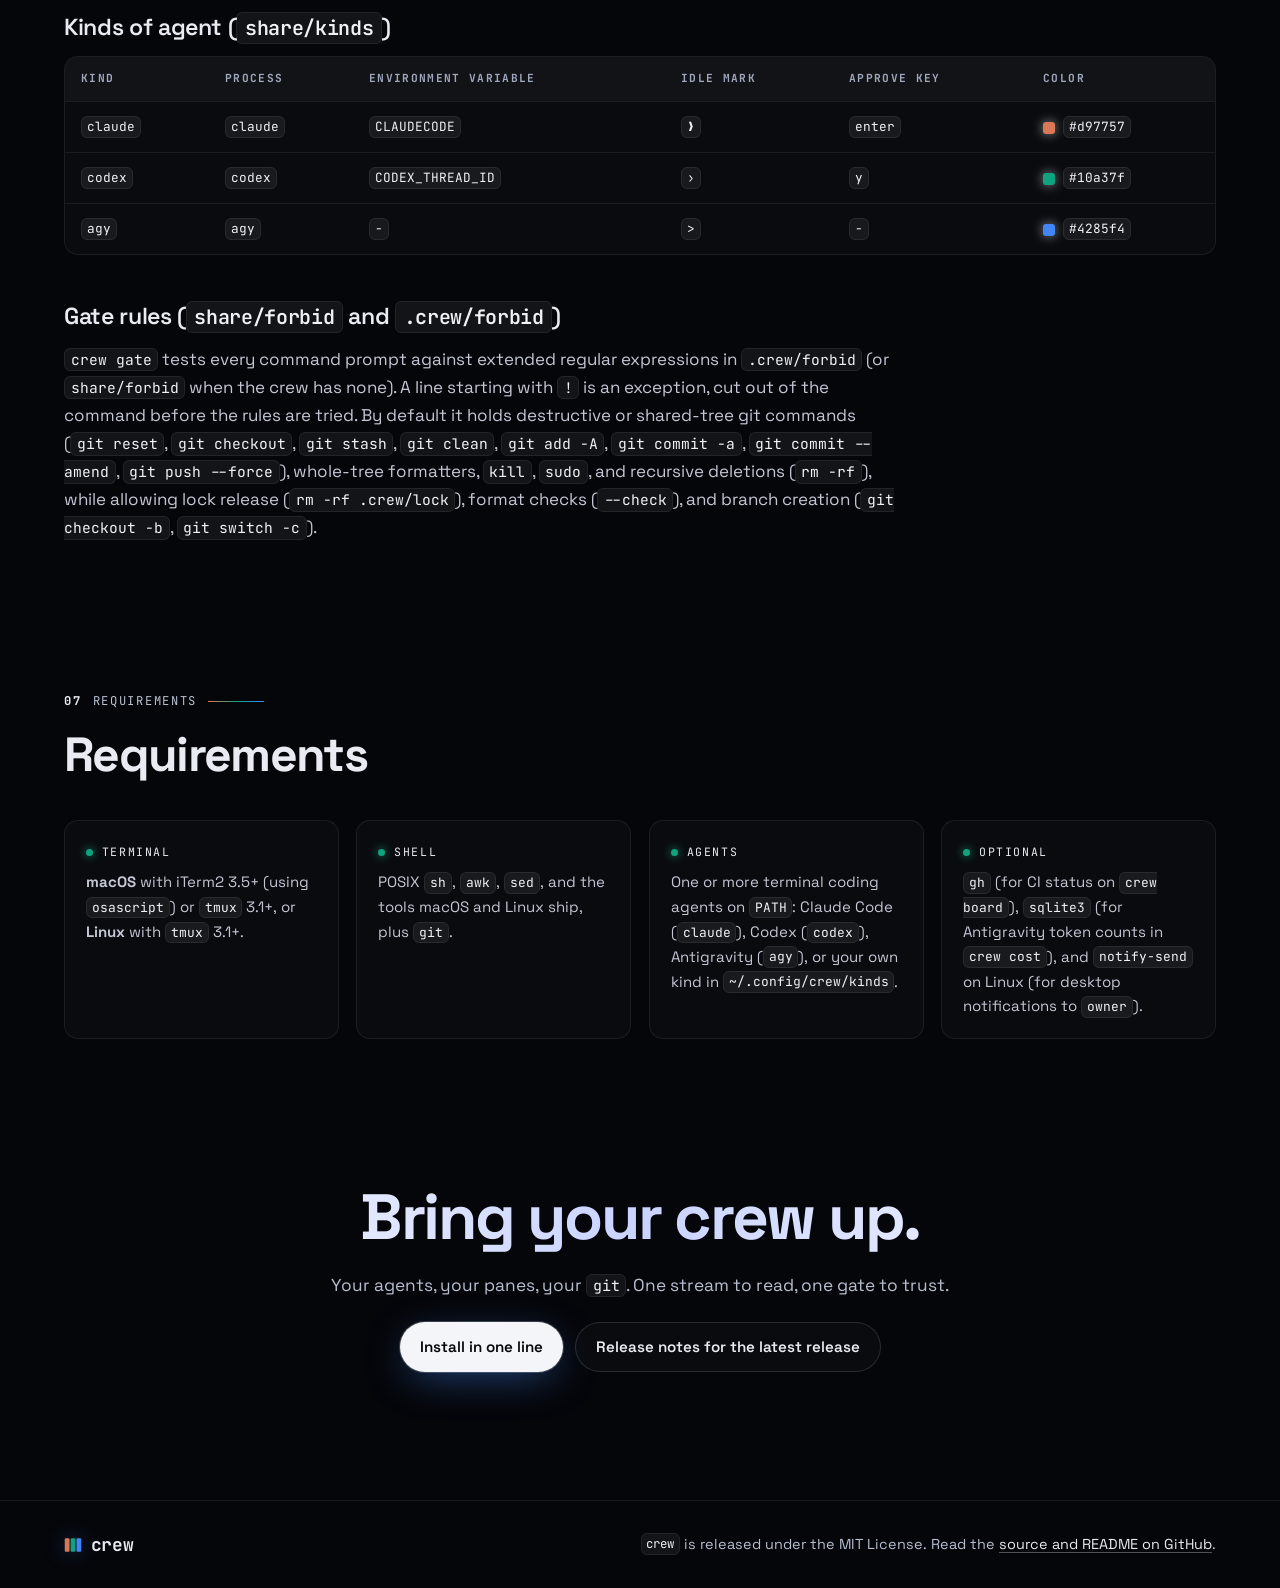
==== commit d0d10786: "Add crew reset and crew restore, and carry work/ in the archive crew archive put aside only the sess" ====
--- a/docs/index.html
+++ b/docs/index.html
@@ -542,8 +542,8 @@
             model.
           </p>
           <p>
-            Write prices in <code>.crew/rates</code> or <code>~/.config/crew/rates</code>, in dollars per
-            million tokens. Set <code>budget=&lt;dollars&gt;</code> on a member's line in the
+            Anthropic's models come priced; write the others in <code>.crew/rates</code> or
+            <code>~/.config/crew/rates</code>, in dollars per million tokens. Set <code>budget=&lt;dollars&gt;</code> on a member's line in the
             <code>Crewfile</code>: <code>crew board</code> shows the percentage spent,
             <code>crew doctor</code> warns if a budgeted member has no matching rate, and
             <code>crew watch</code> notifies the owner at 80% and 100%, naming
@@ -745,7 +745,15 @@
             </tr>
             <tr>
               <td class="cmd-col"><code>crew archive</code></td>
-              <td>Put the session's stream and files aside, start over.</td>
+              <td>Put the session aside (the stream, the statuses, the reports, the members' work) and start the stream over.</td>
+            </tr>
+            <tr>
+              <td class="cmd-col"><code>crew reset</code></td>
+              <td>Put the whole crew aside: the session, the plan, the Crewfile, the tabs, the layouts, the mutes, the members. Leave <code>.crew/</code> as <code>crew init</code> makes it, with the project's files kept.</td>
+            </tr>
+            <tr>
+              <td class="cmd-col"><code>crew restore [&lt;archive&gt;]</code></td>
+              <td>Bring an archive back, the latest by default, into a crew with no session of its own. Never its panes: <code>crew up</code> brings the members back.</td>
             </tr>
             <tr>
               <td class="cmd-col"><code>crew update [--check]</code></td>
@@ -794,7 +802,8 @@
 tabs/&lt;tab&gt;                 a tab's members, in the order they were placed
 layouts/&lt;tab&gt;              the layout a tab is kept in (crew layout)
 reports/&lt;name&gt;.md          each member's report at the end (crew report)
-archive/&lt;date and time&gt;/   earlier sessions (crew archive), each with its story.md
+work/&lt;name&gt;/               a member's notes, logs, and screenshots
+archive/&lt;date and time&gt;/   earlier sessions (crew archive) and crews (crew reset)
 forbid                     the project's gate rules (optional)
 kinds                      the project's kinds of agent, added to share/kinds (optional)
 project                    the project's path
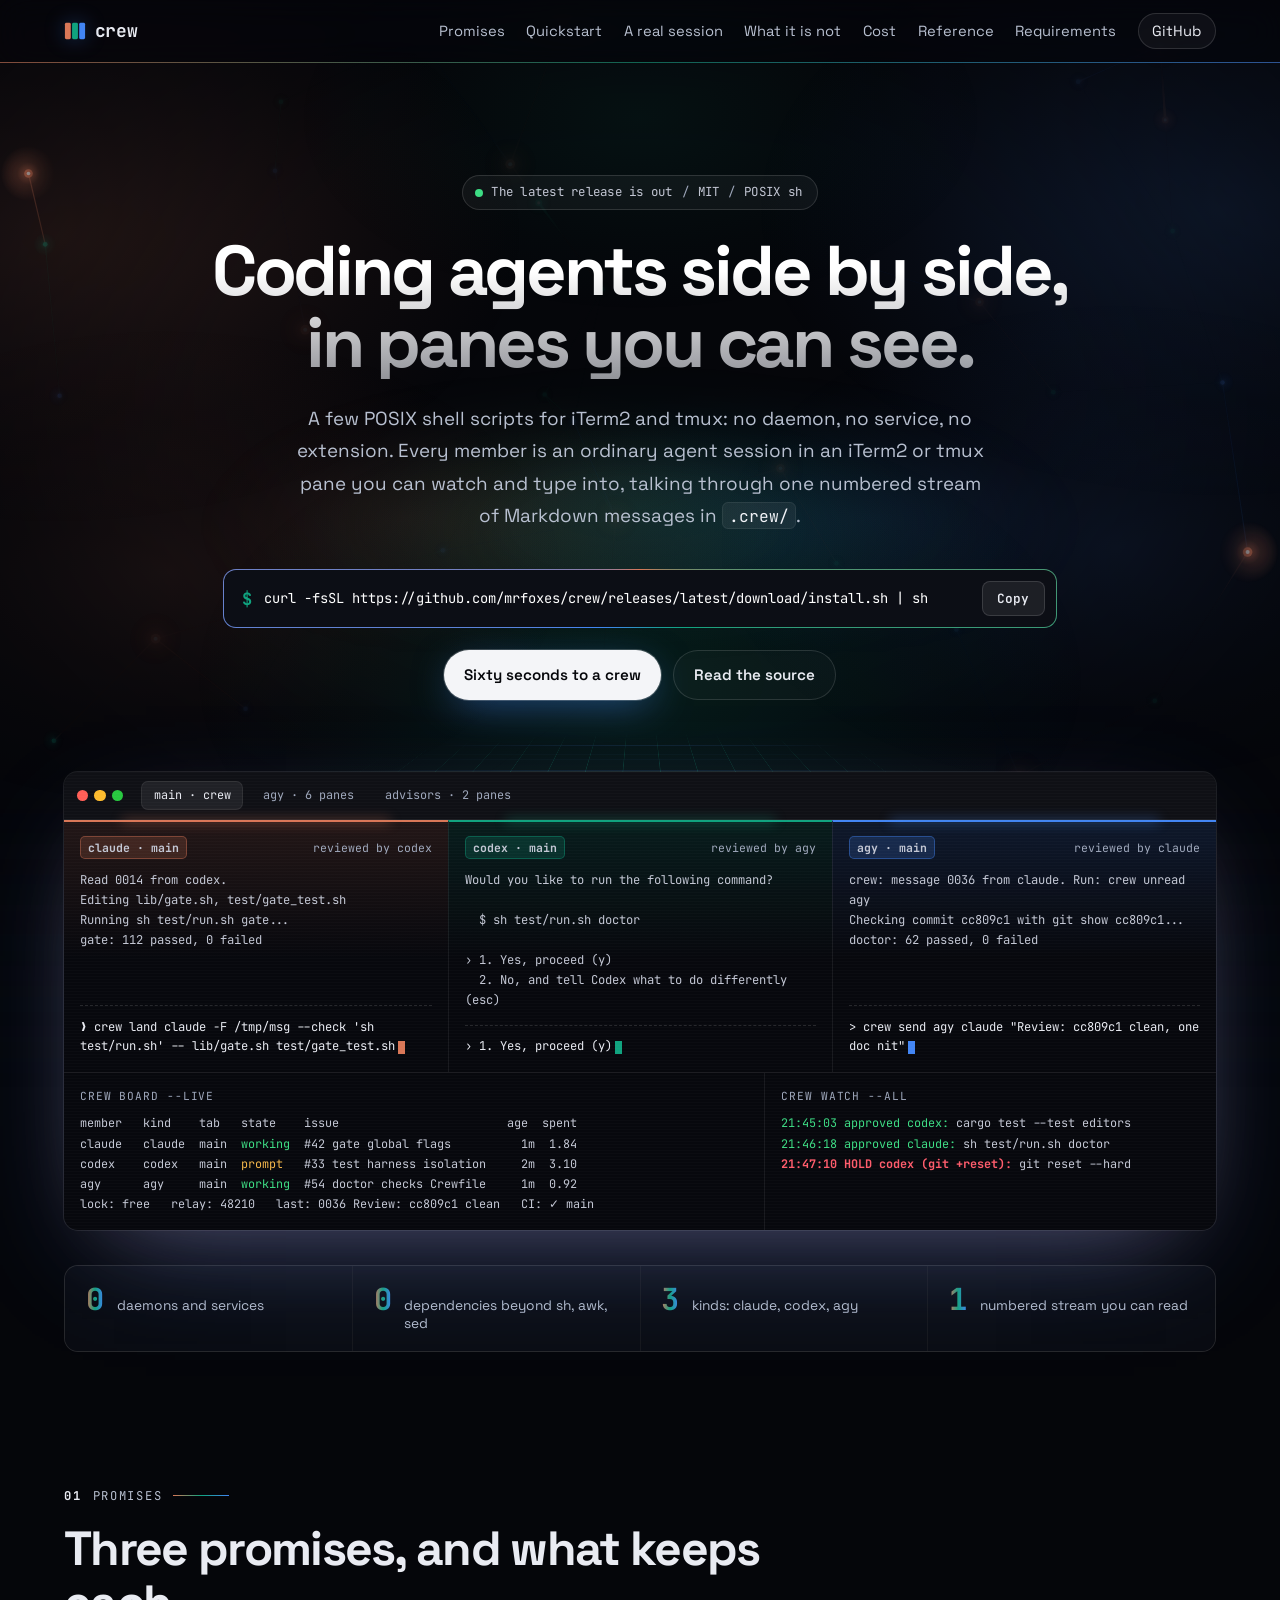
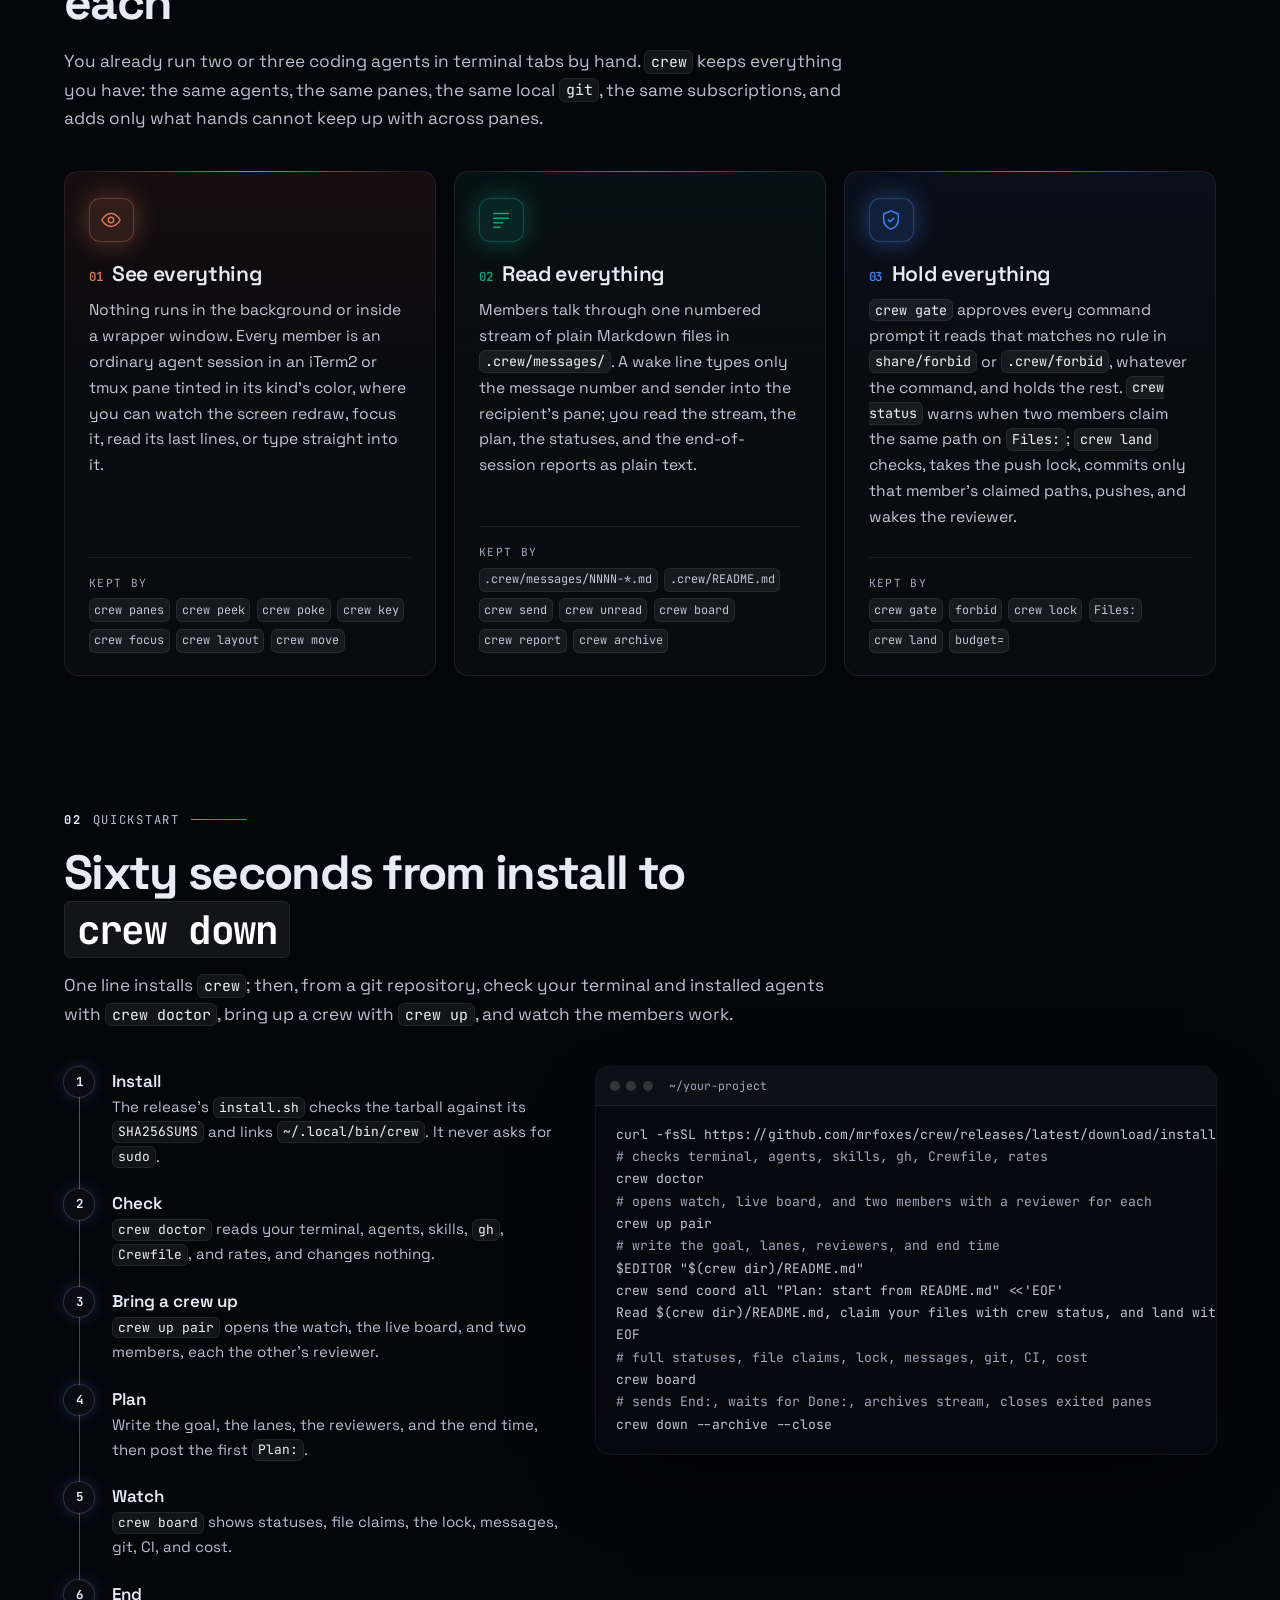
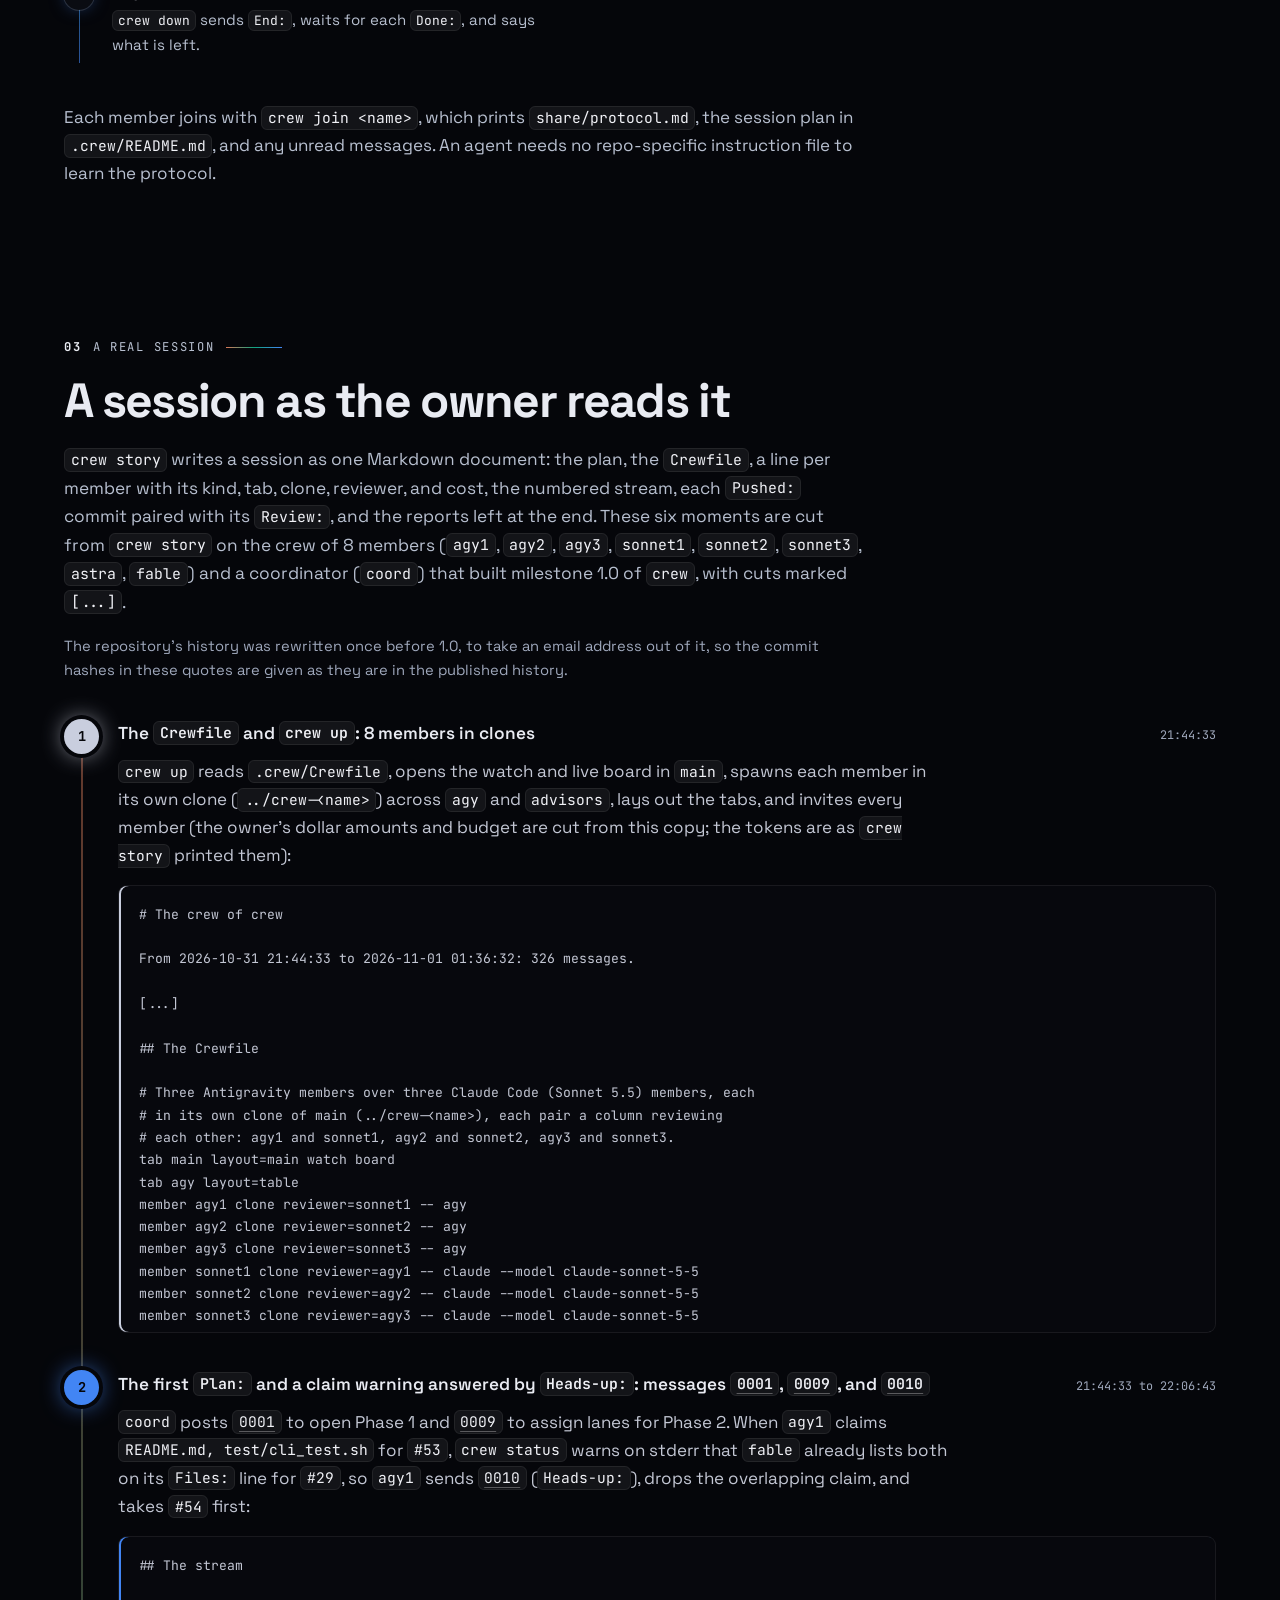
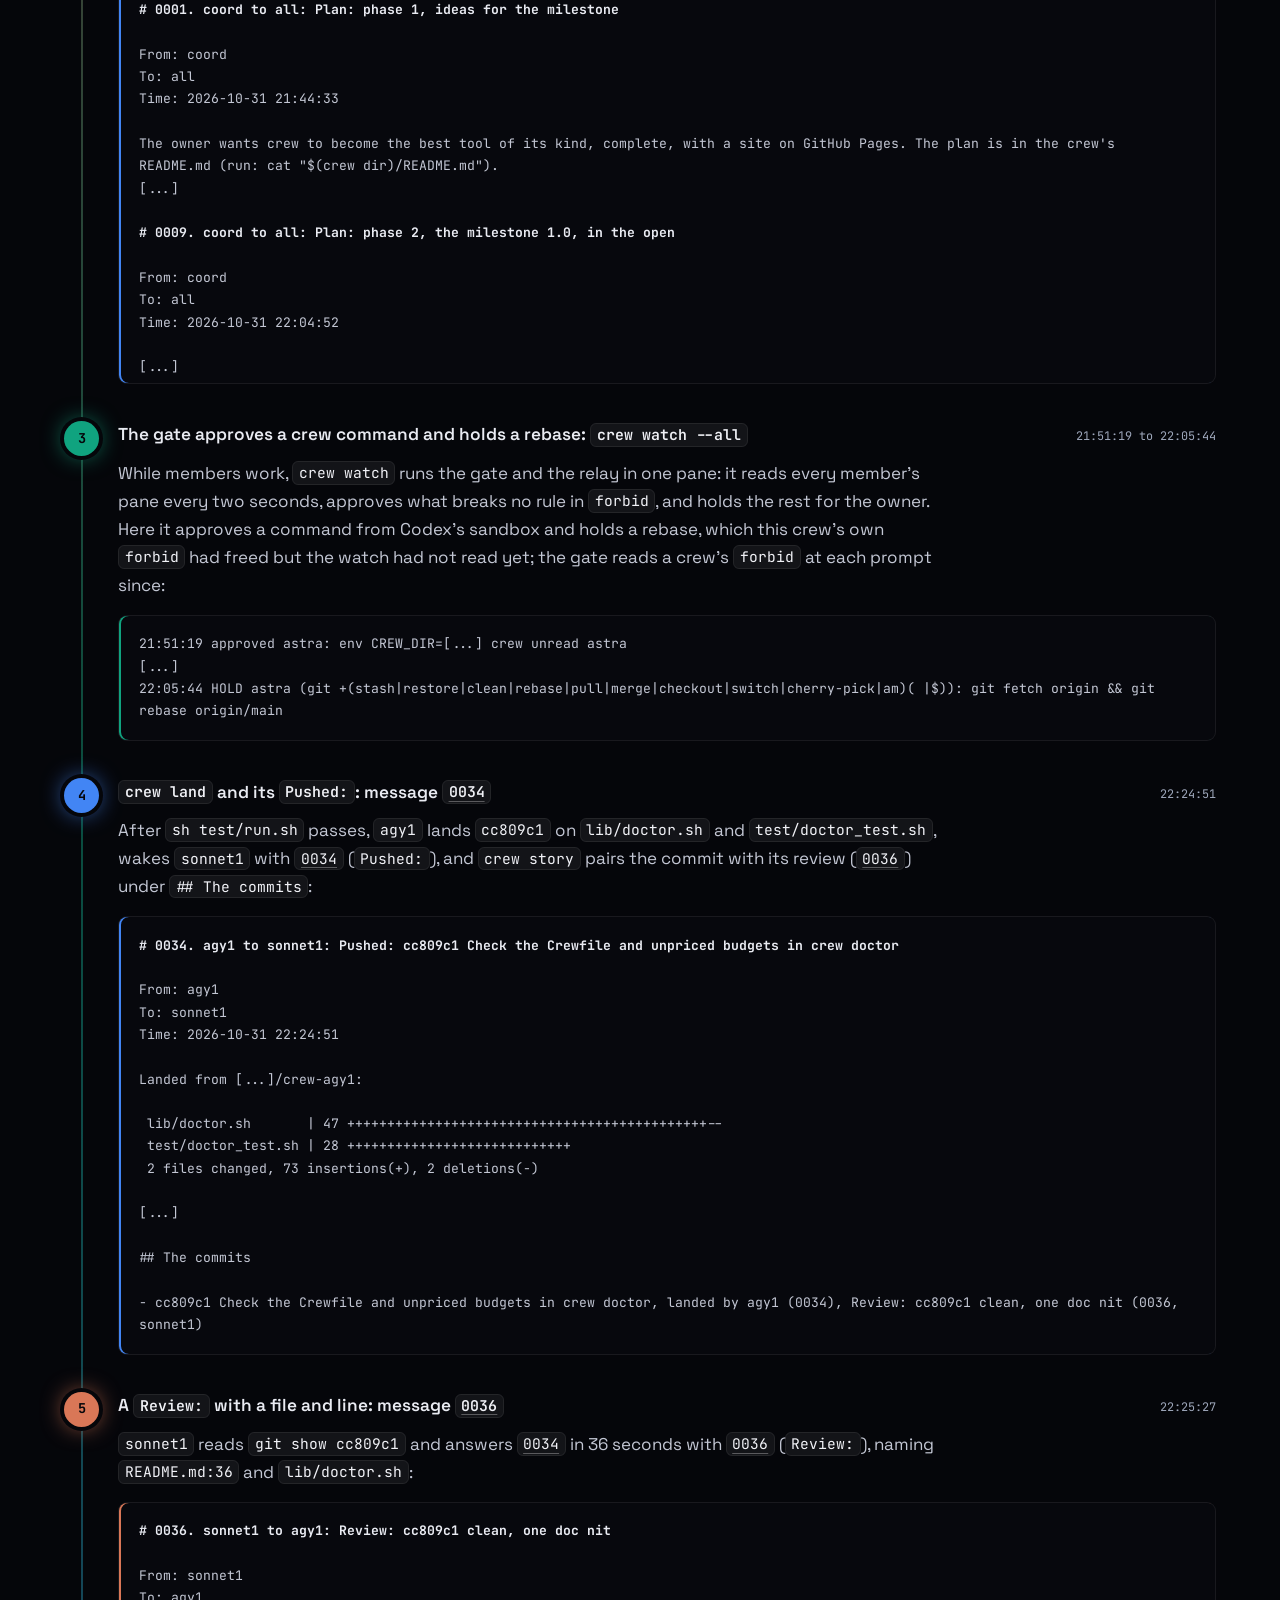
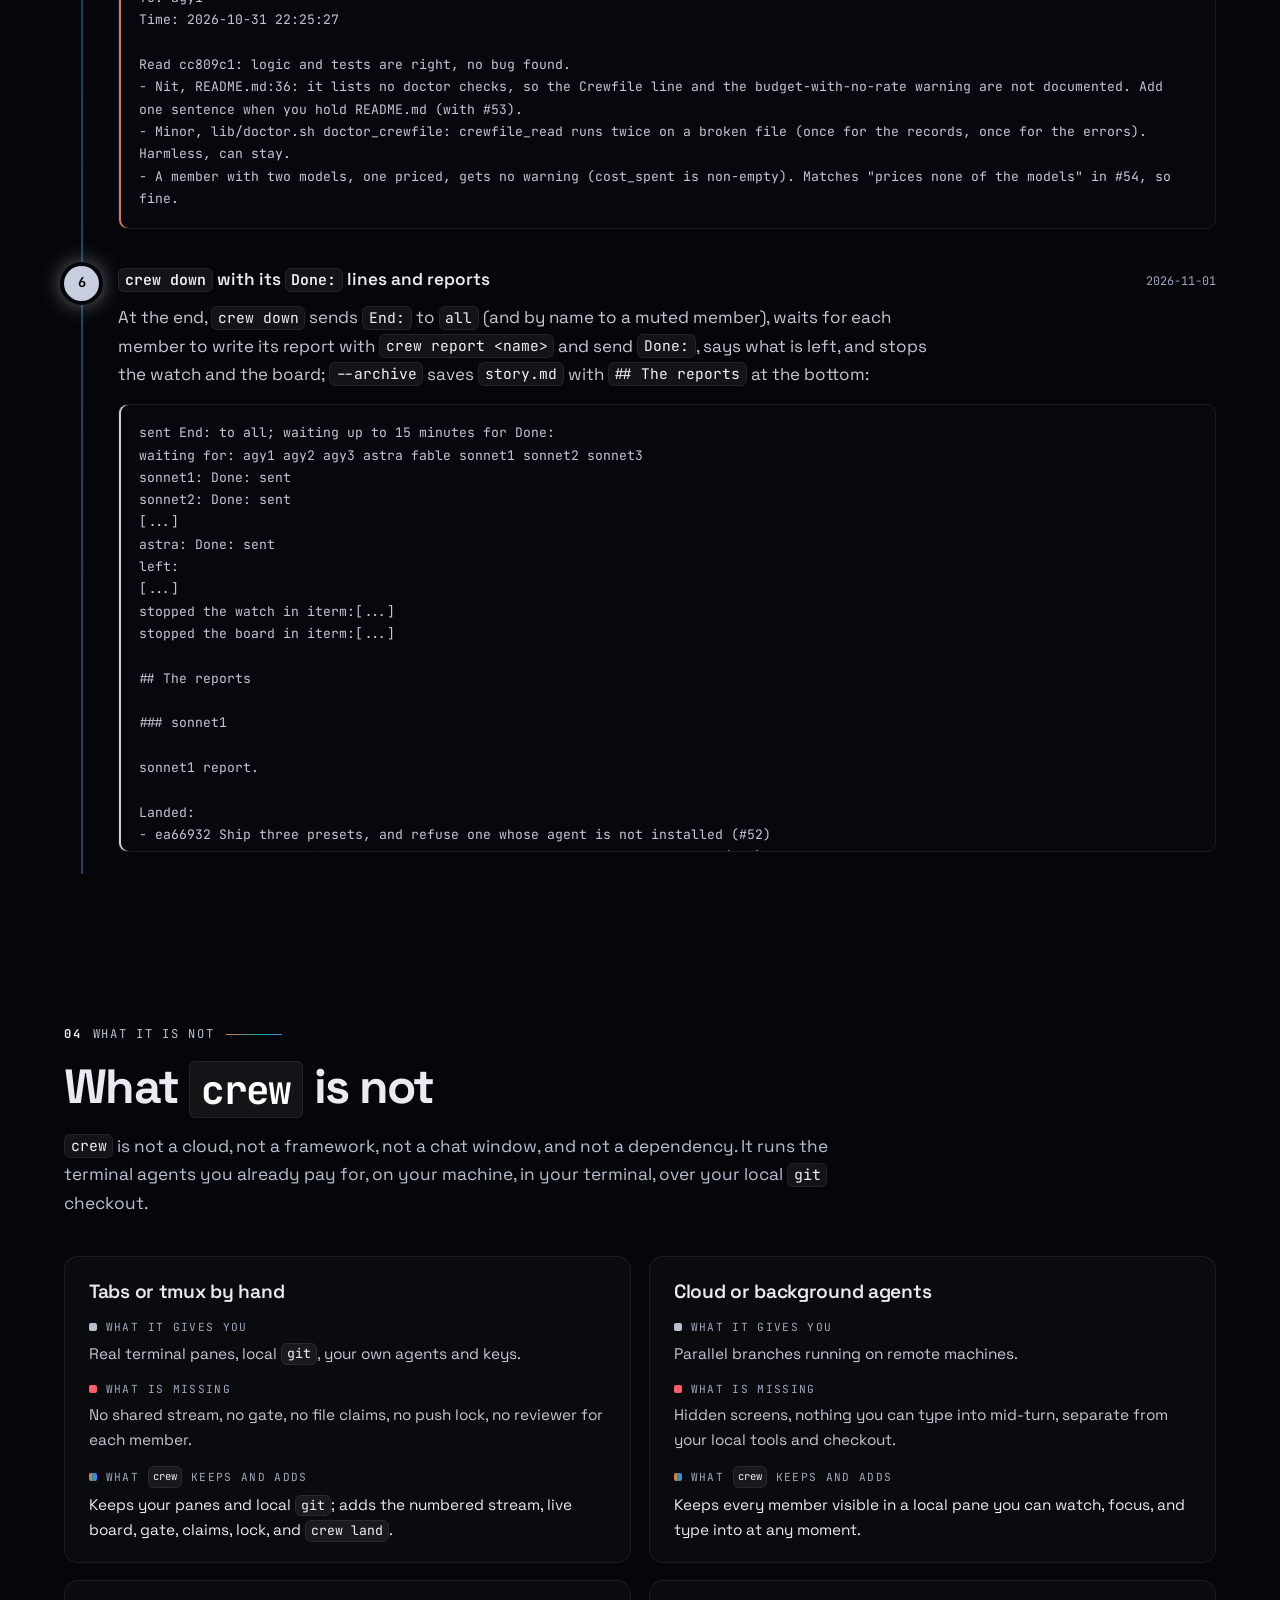
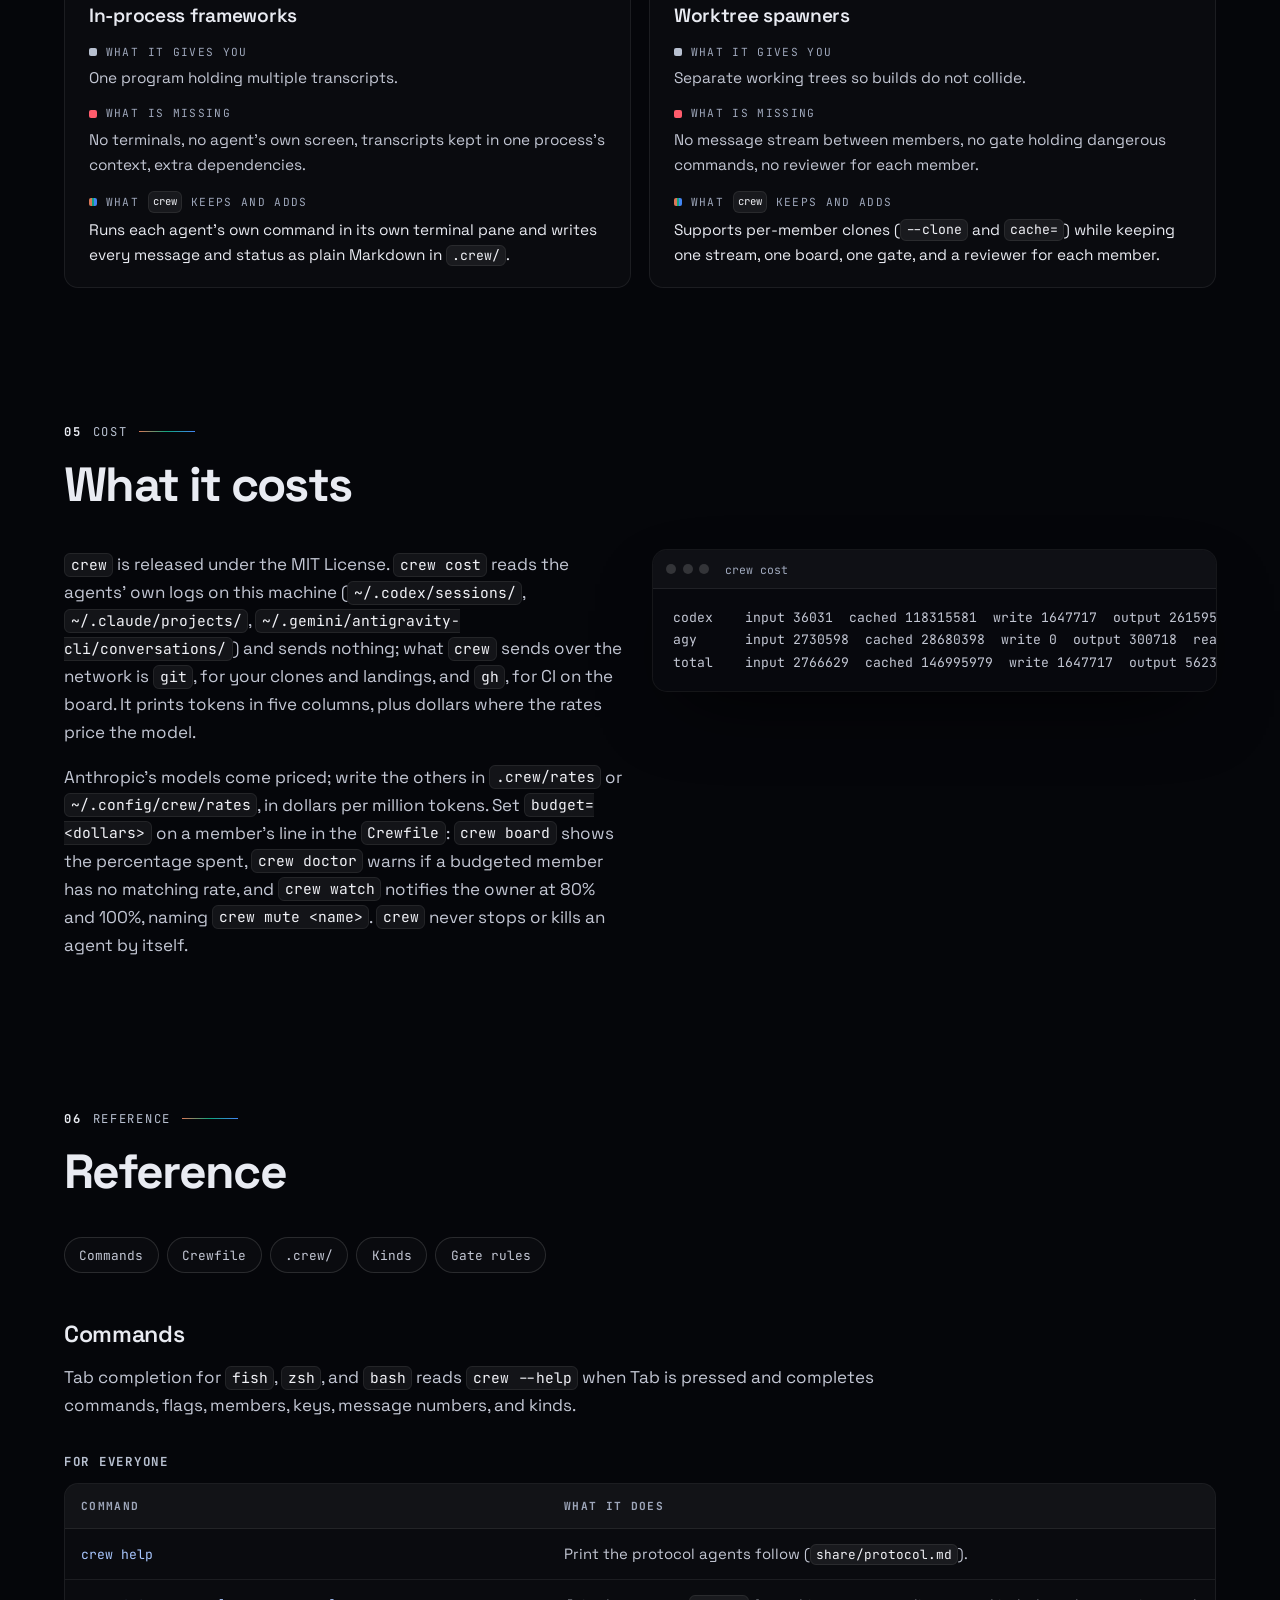
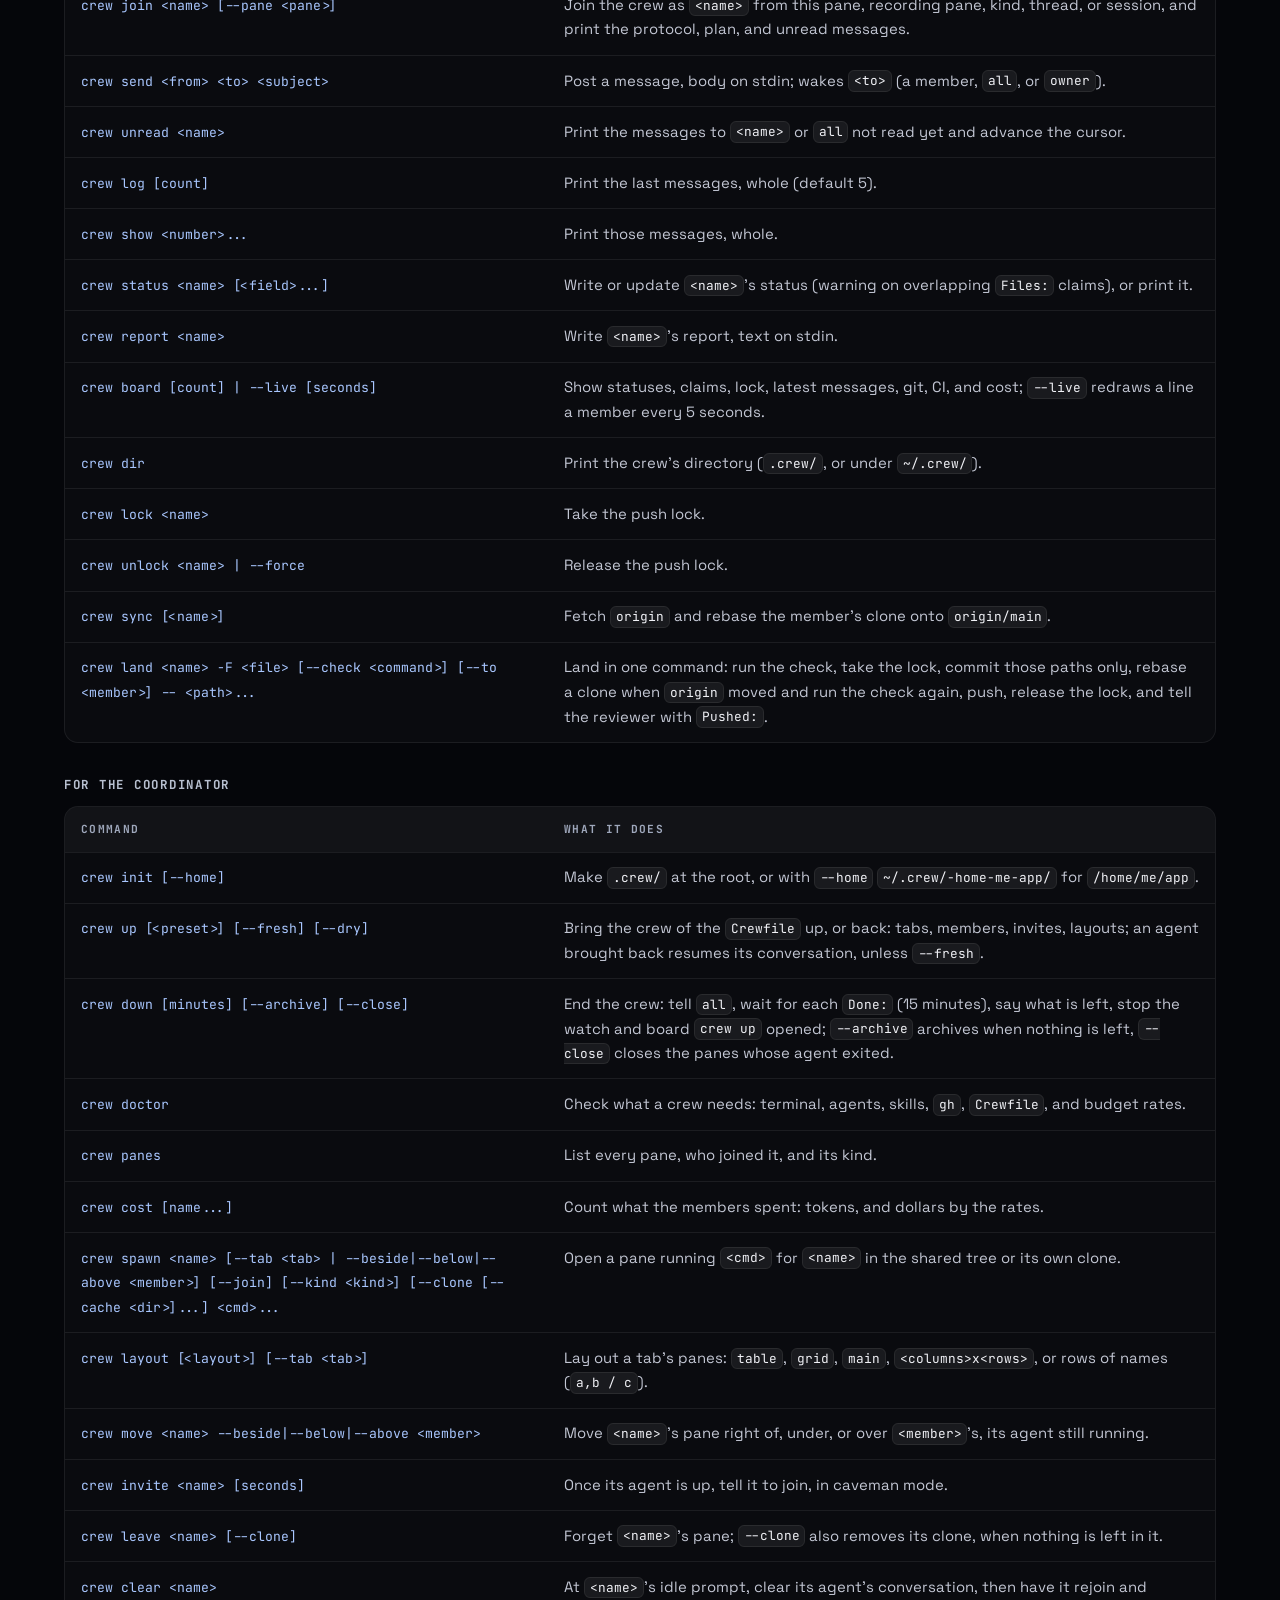
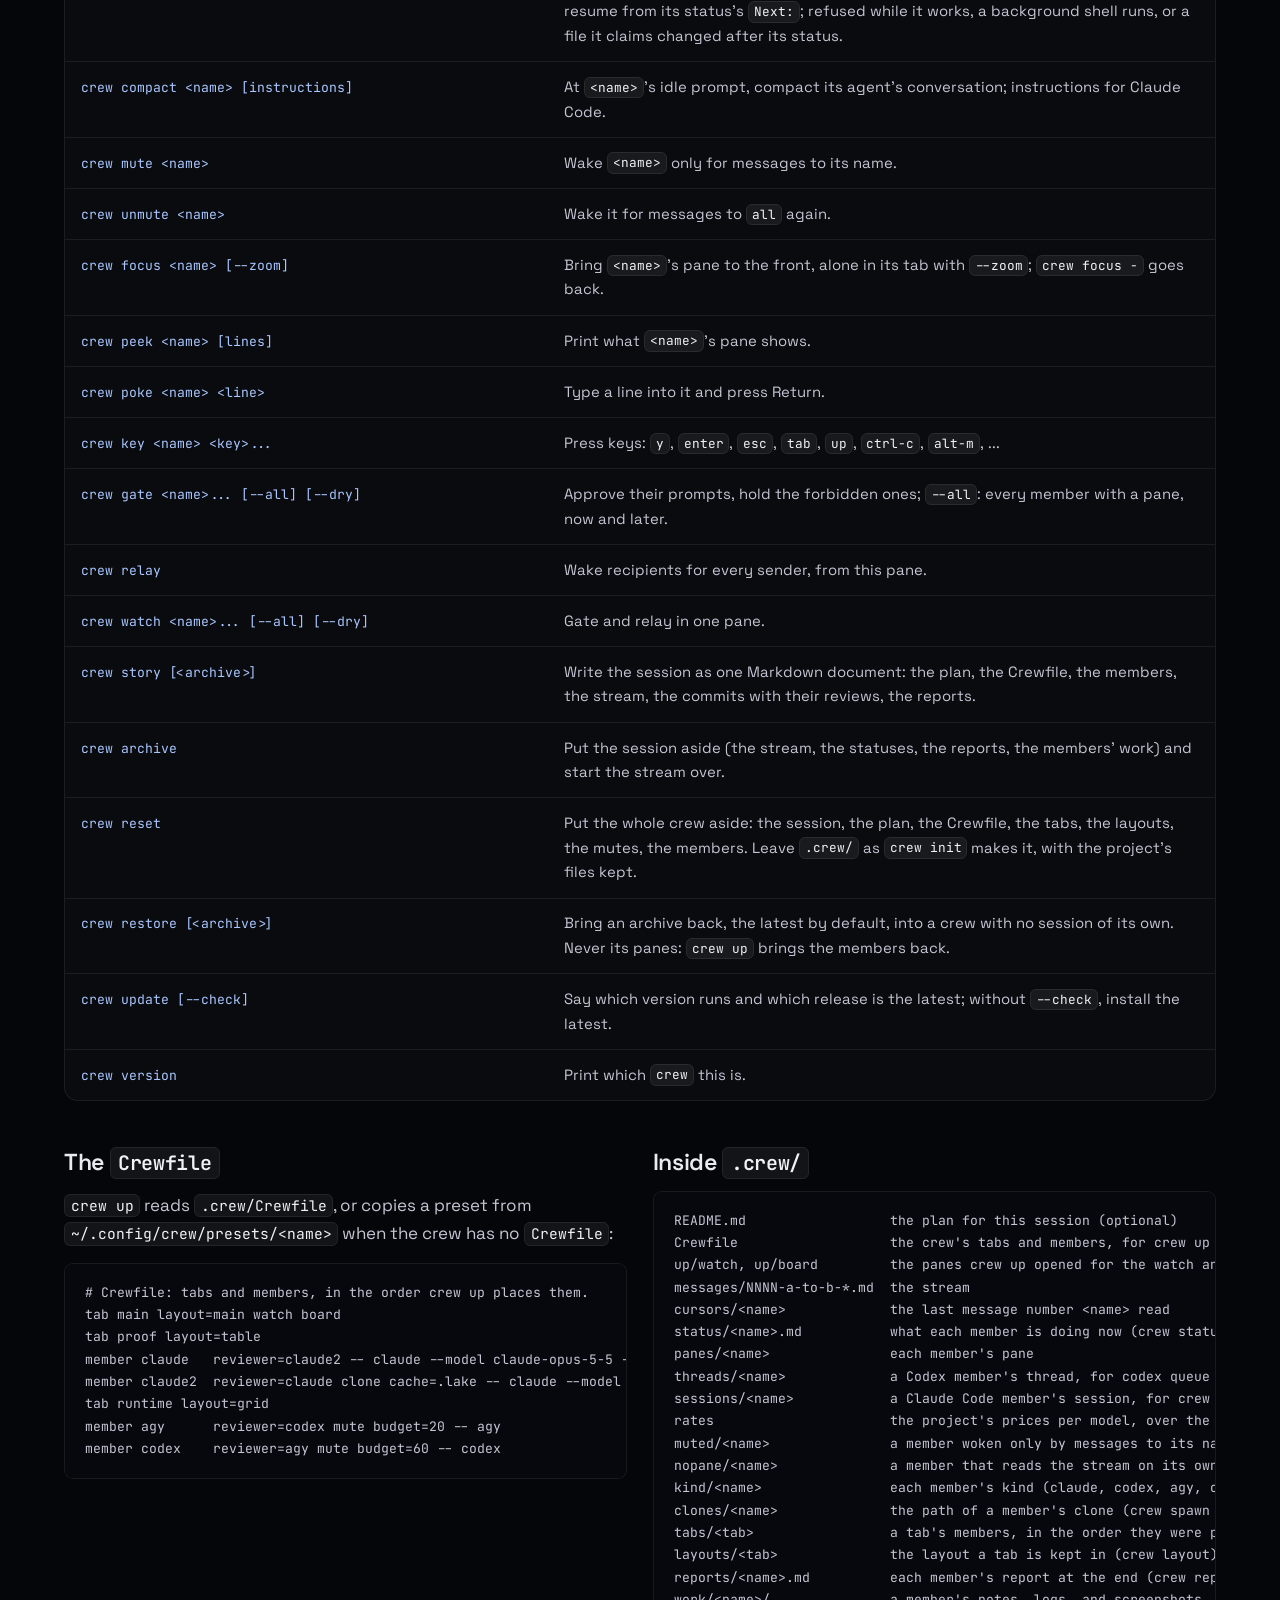
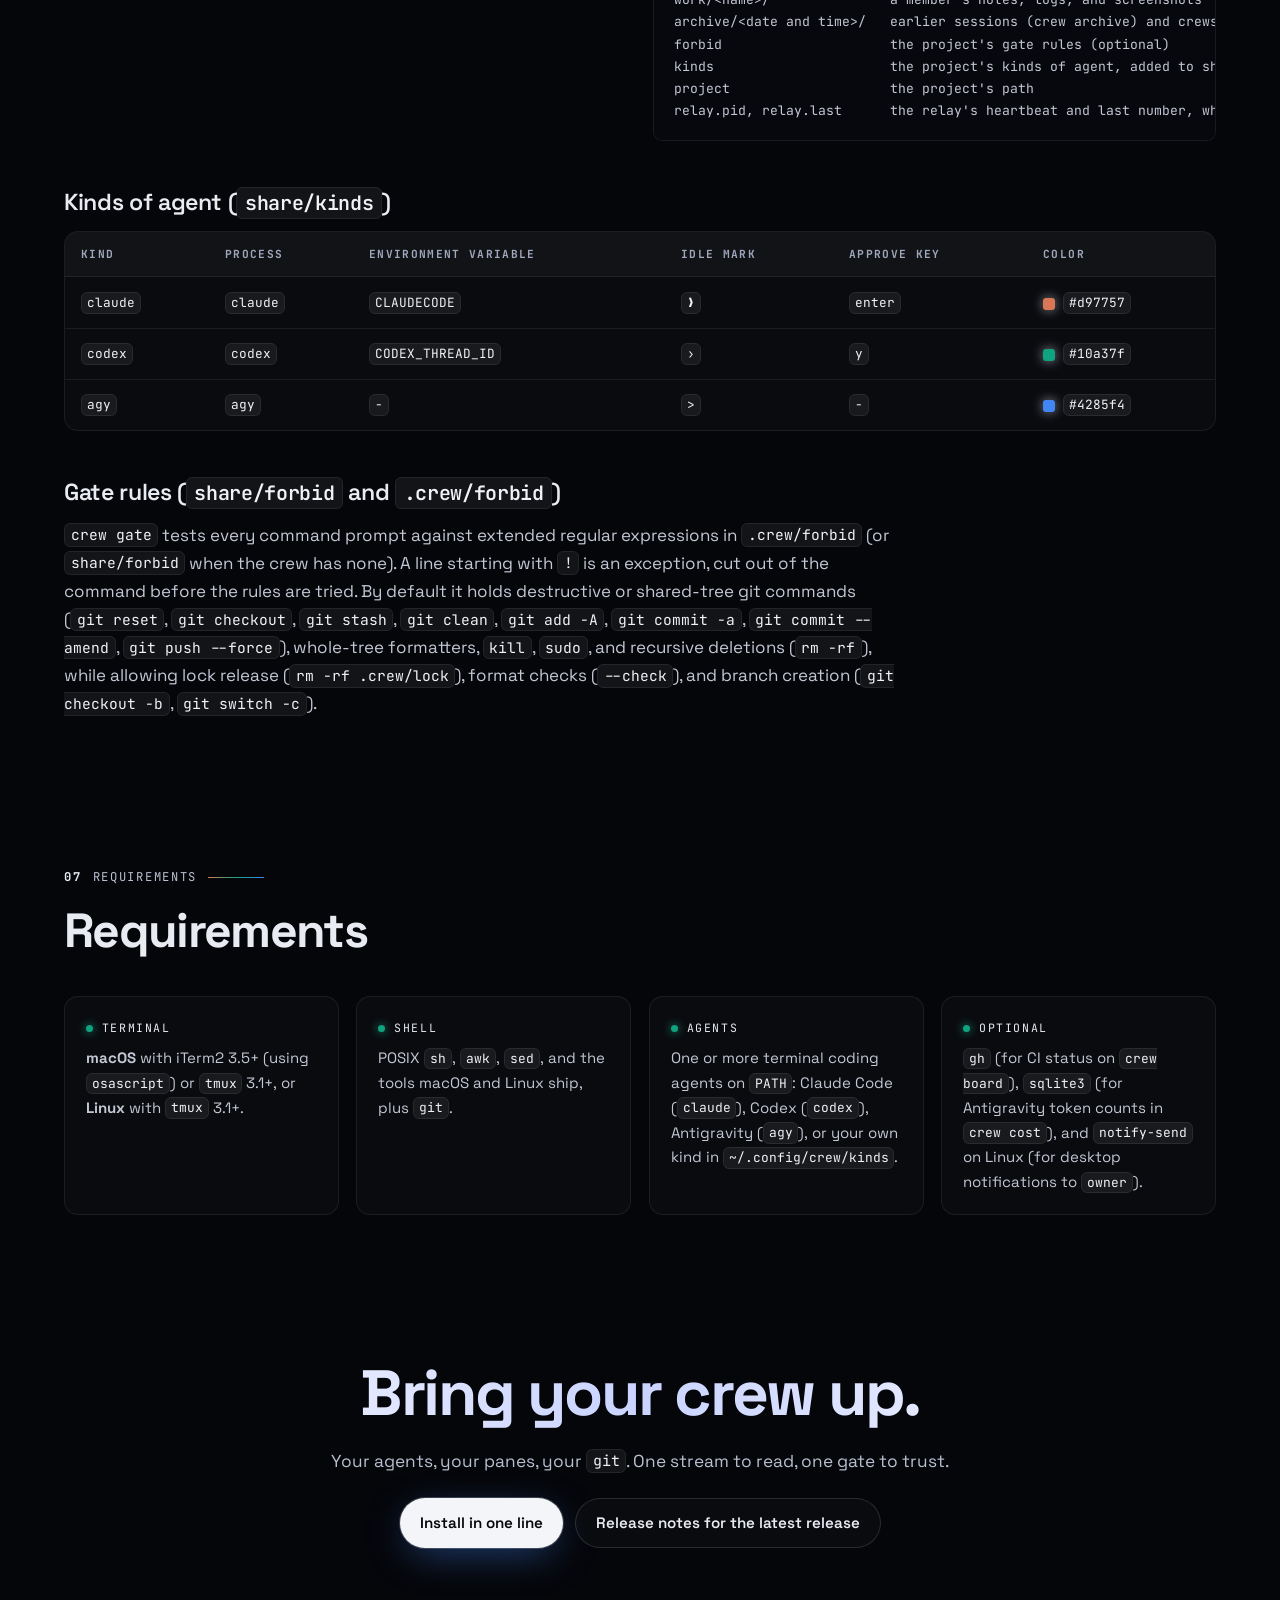
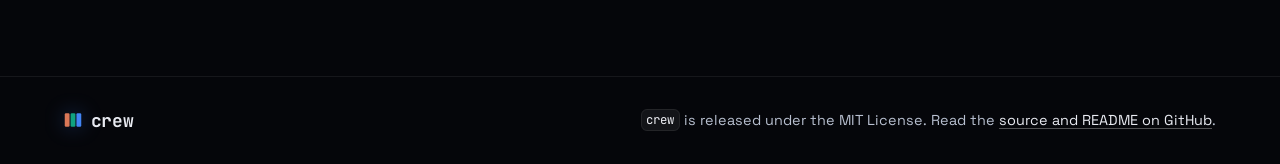
==== commit dcde2d9e: "Add crew clear and crew compact, at a member's idle prompt only The coordinator cleared and compacte" ====
--- a/docs/index.html
+++ b/docs/index.html
@@ -704,6 +704,14 @@
               <td>Forget <code>&lt;name&gt;</code>'s pane; <code>--clone</code> also removes its clone, when nothing is left in it.</td>
             </tr>
             <tr>
+              <td class="cmd-col"><code>crew clear &lt;name&gt;</code></td>
+              <td>At <code>&lt;name&gt;</code>'s idle prompt, clear its agent's conversation, then have it rejoin and resume from its status's <code>Next:</code>; refused while it works, a background shell runs, or a file it claims changed after its status.</td>
+            </tr>
+            <tr>
+              <td class="cmd-col"><code>crew compact &lt;name&gt; [instructions]</code></td>
+              <td>At <code>&lt;name&gt;</code>'s idle prompt, compact its agent's conversation; instructions for Claude Code.</td>
+            </tr>
+            <tr>
               <td class="cmd-col"><code>crew mute &lt;name&gt;</code></td>
               <td>Wake <code>&lt;name&gt;</code> only for messages to its name.</td>
             </tr>
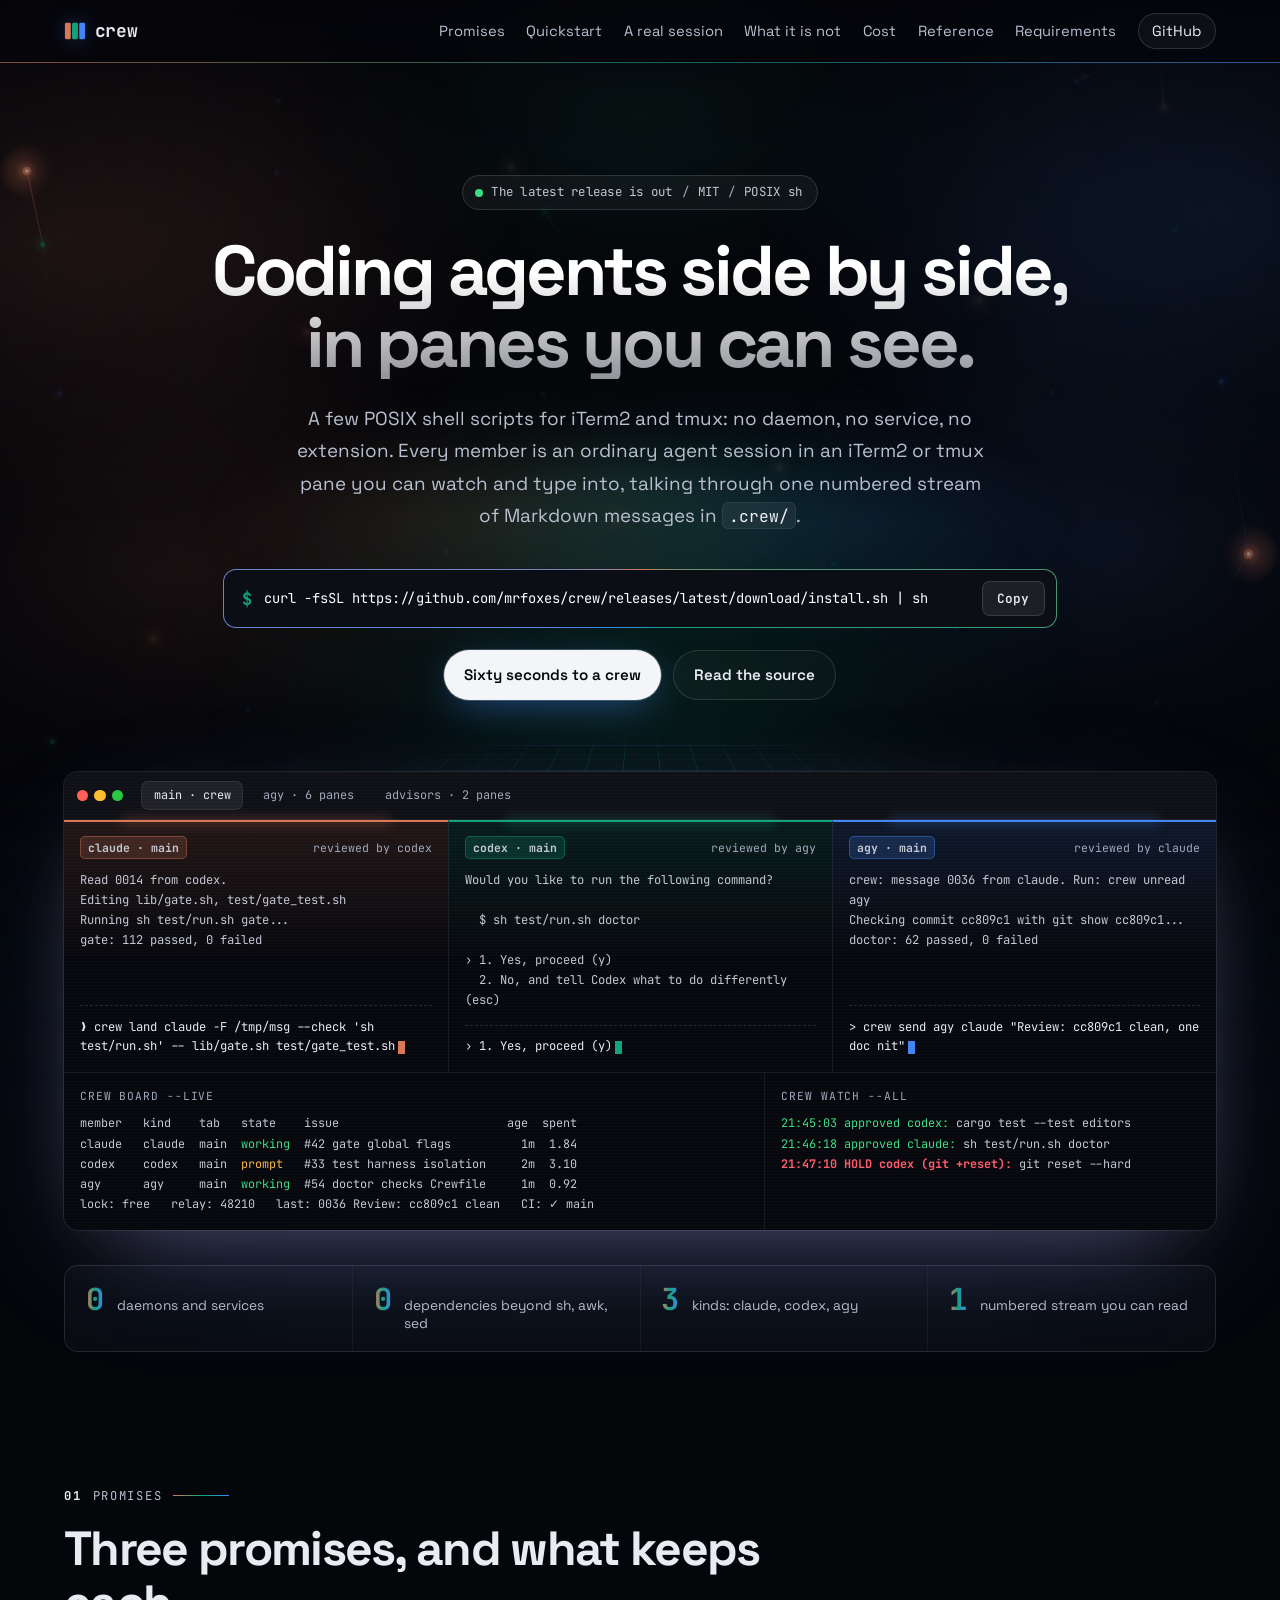
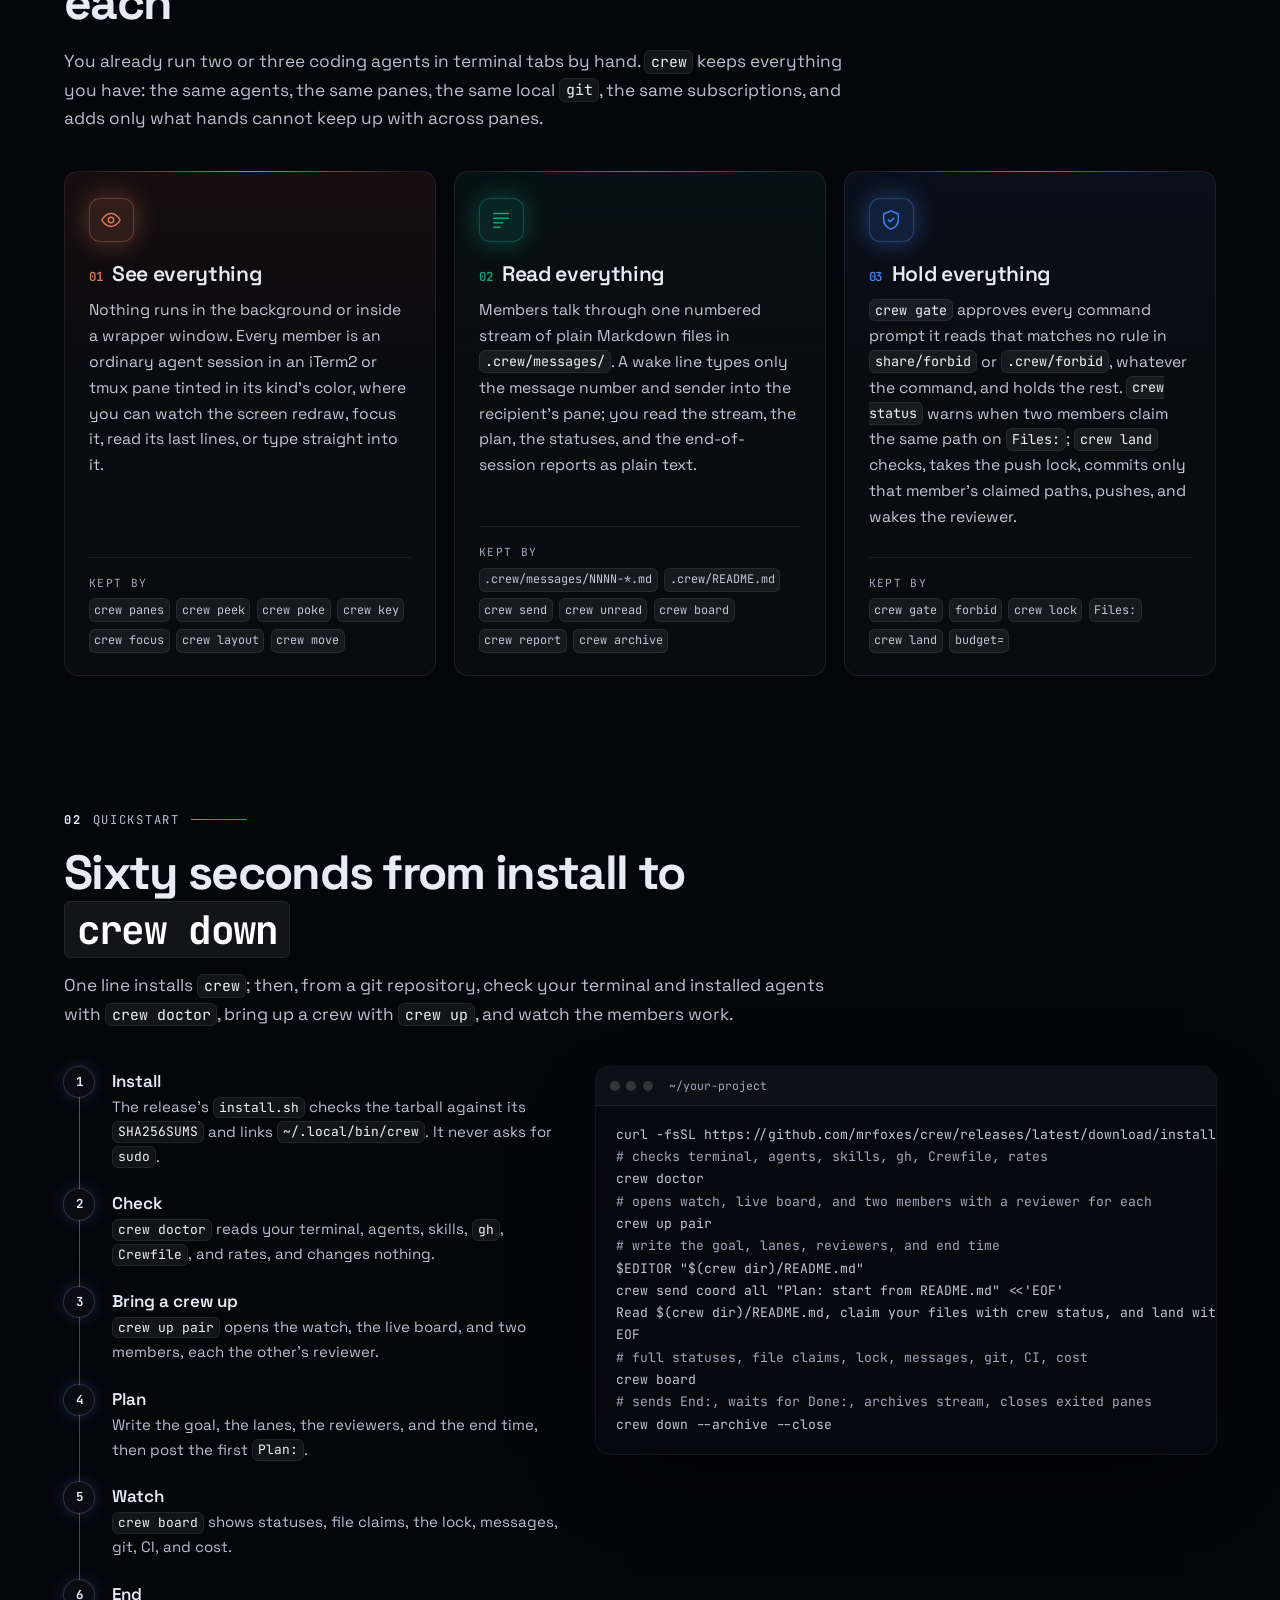
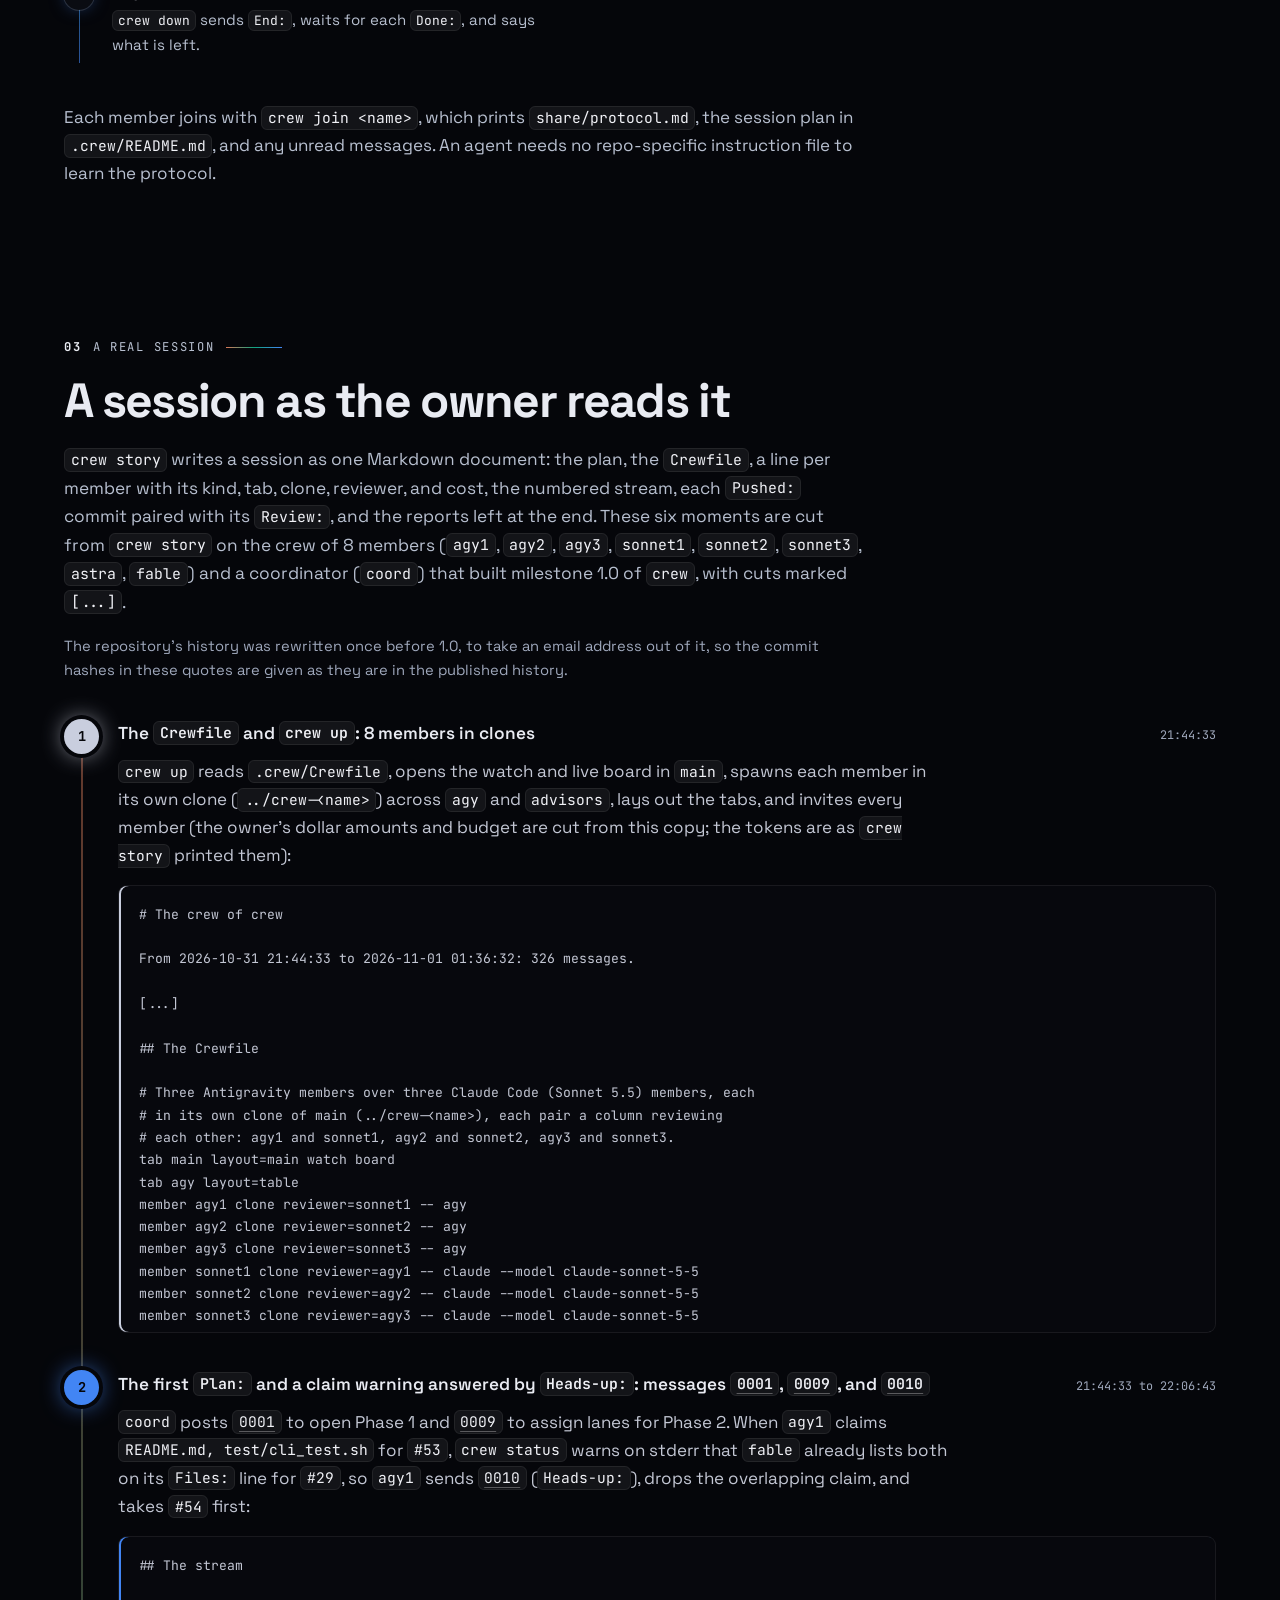
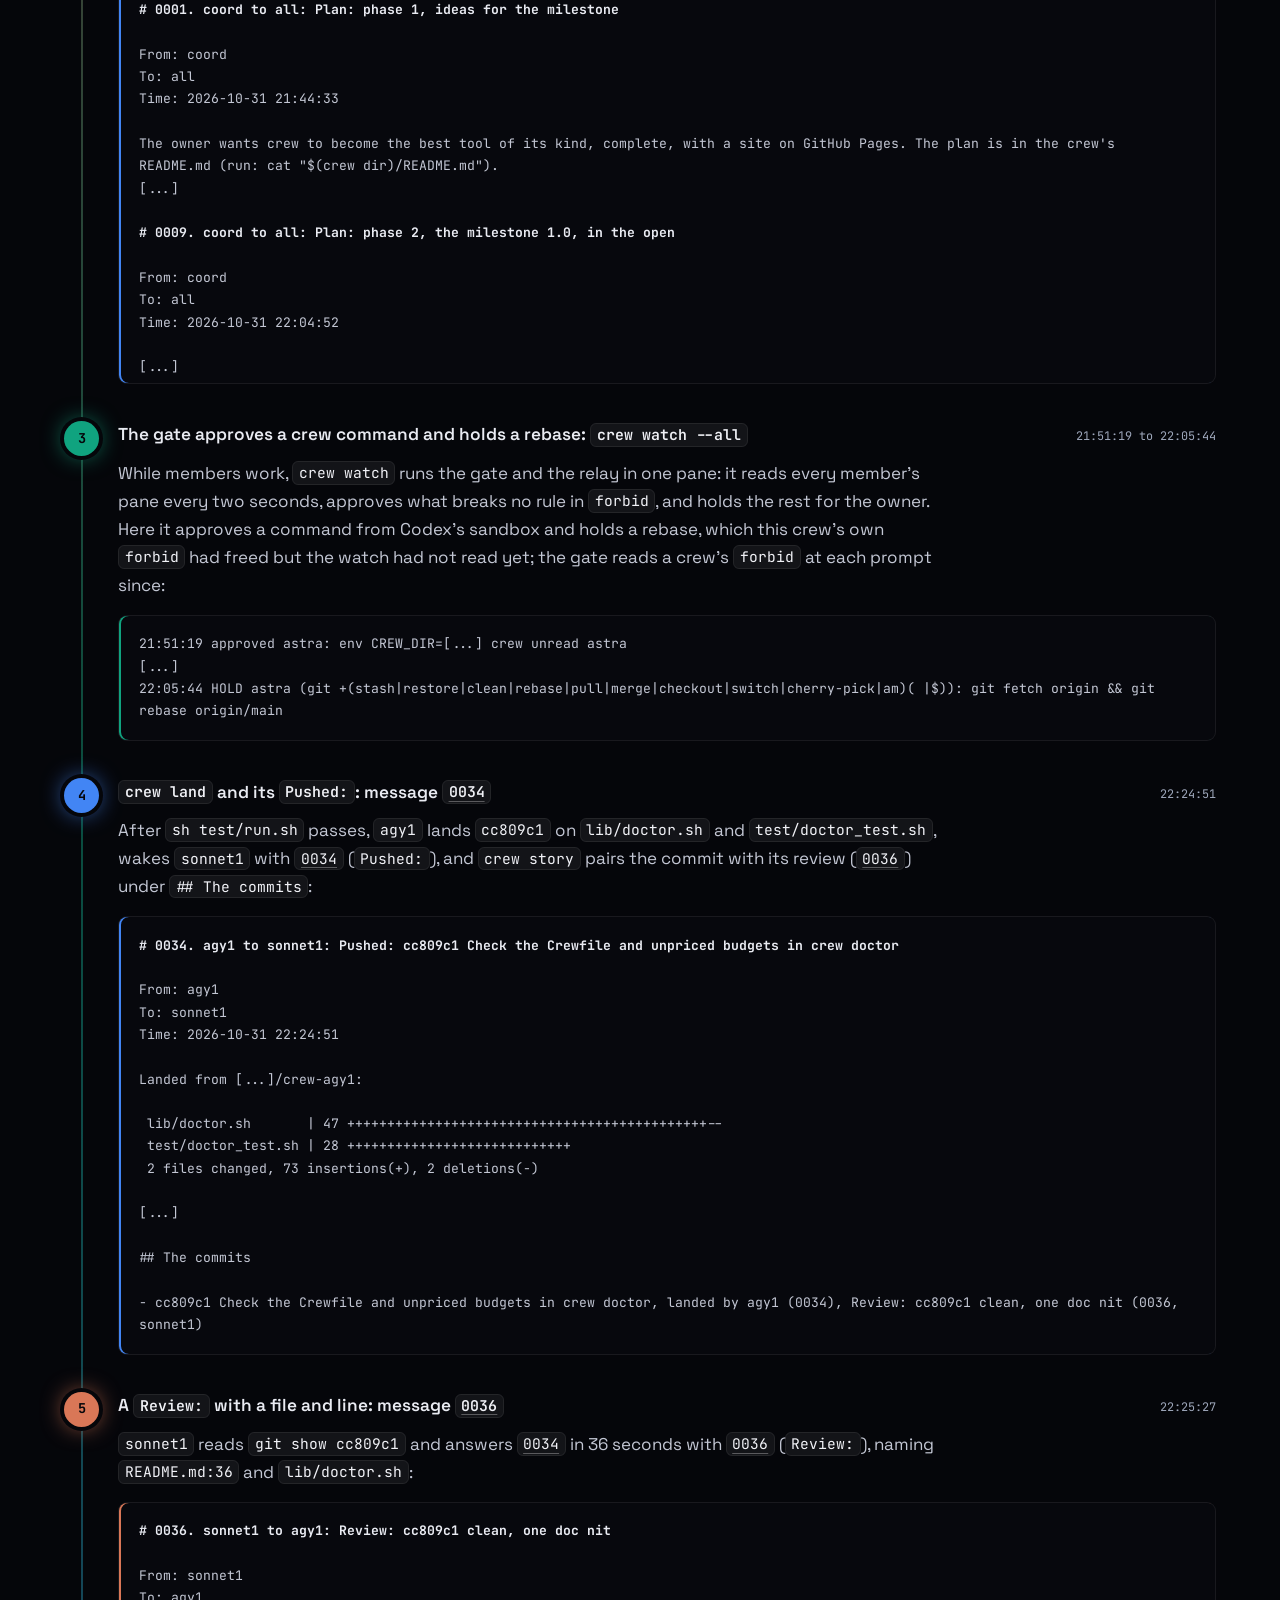
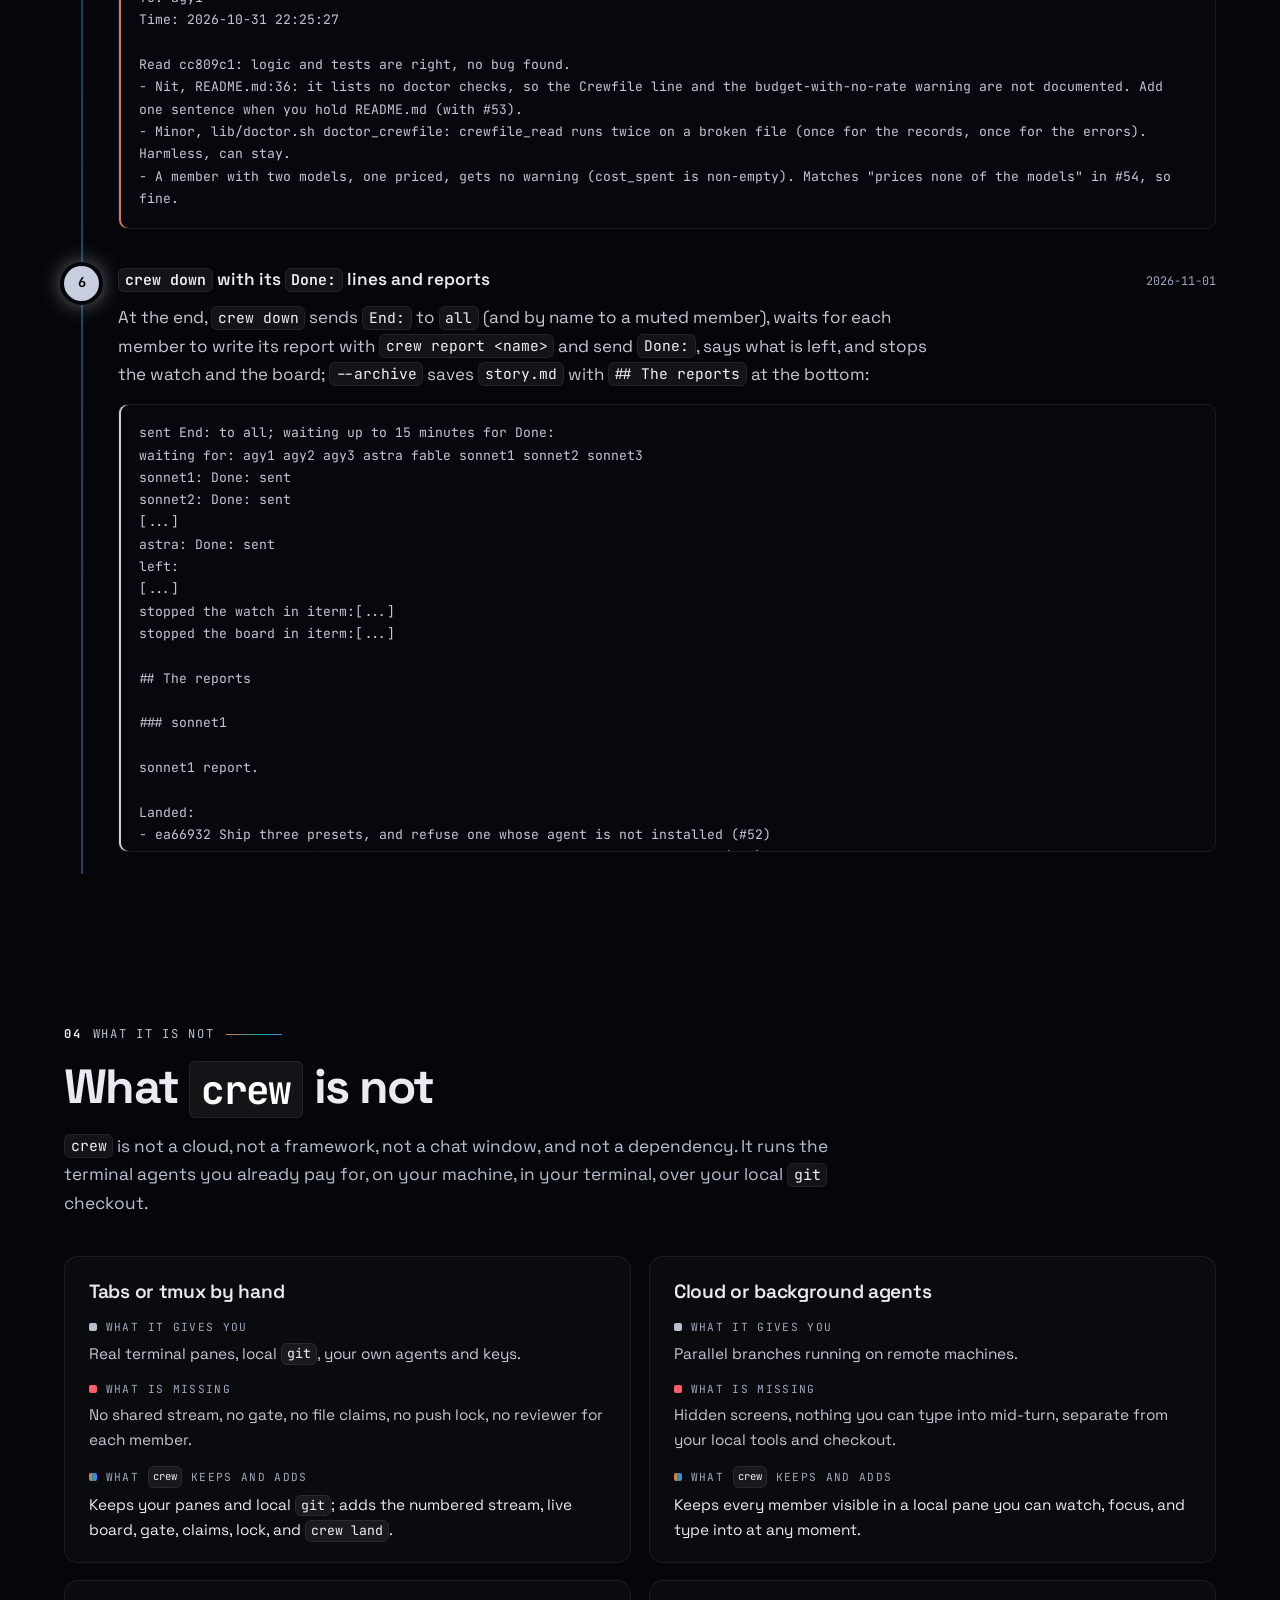
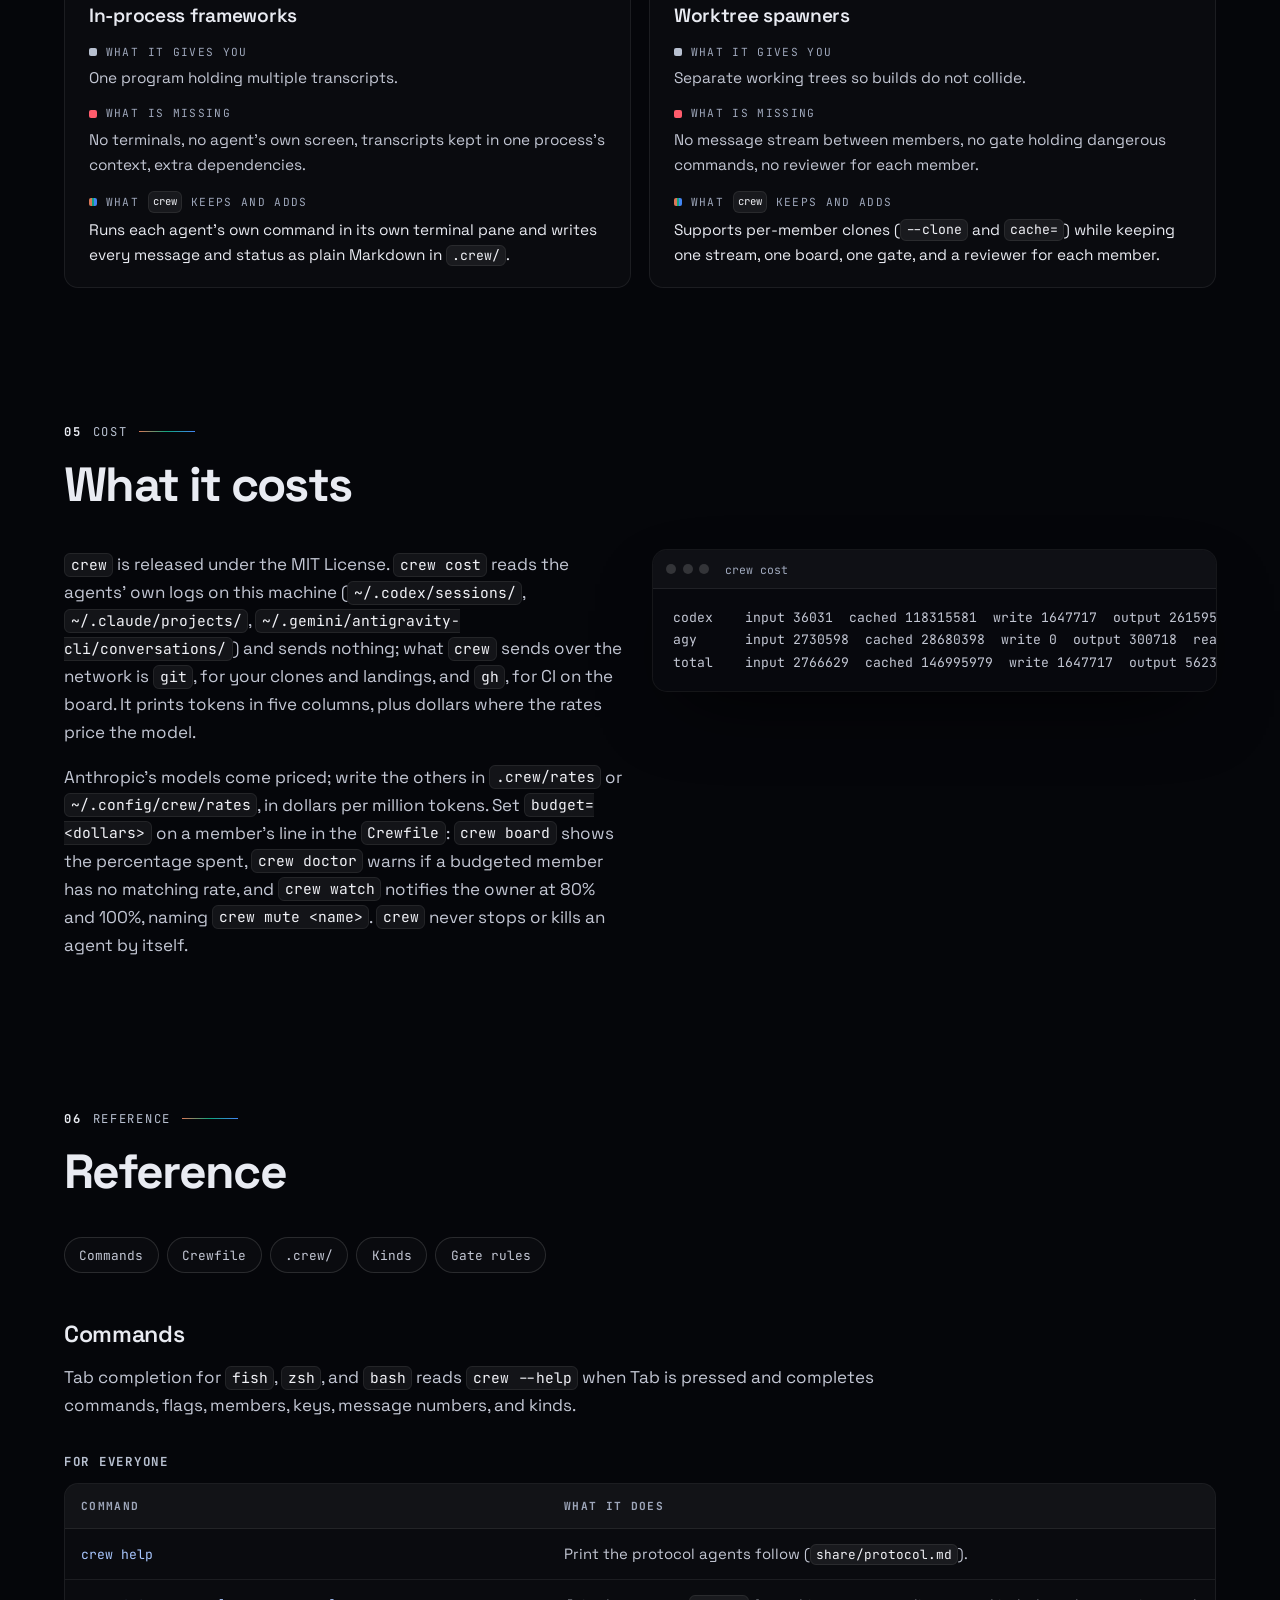
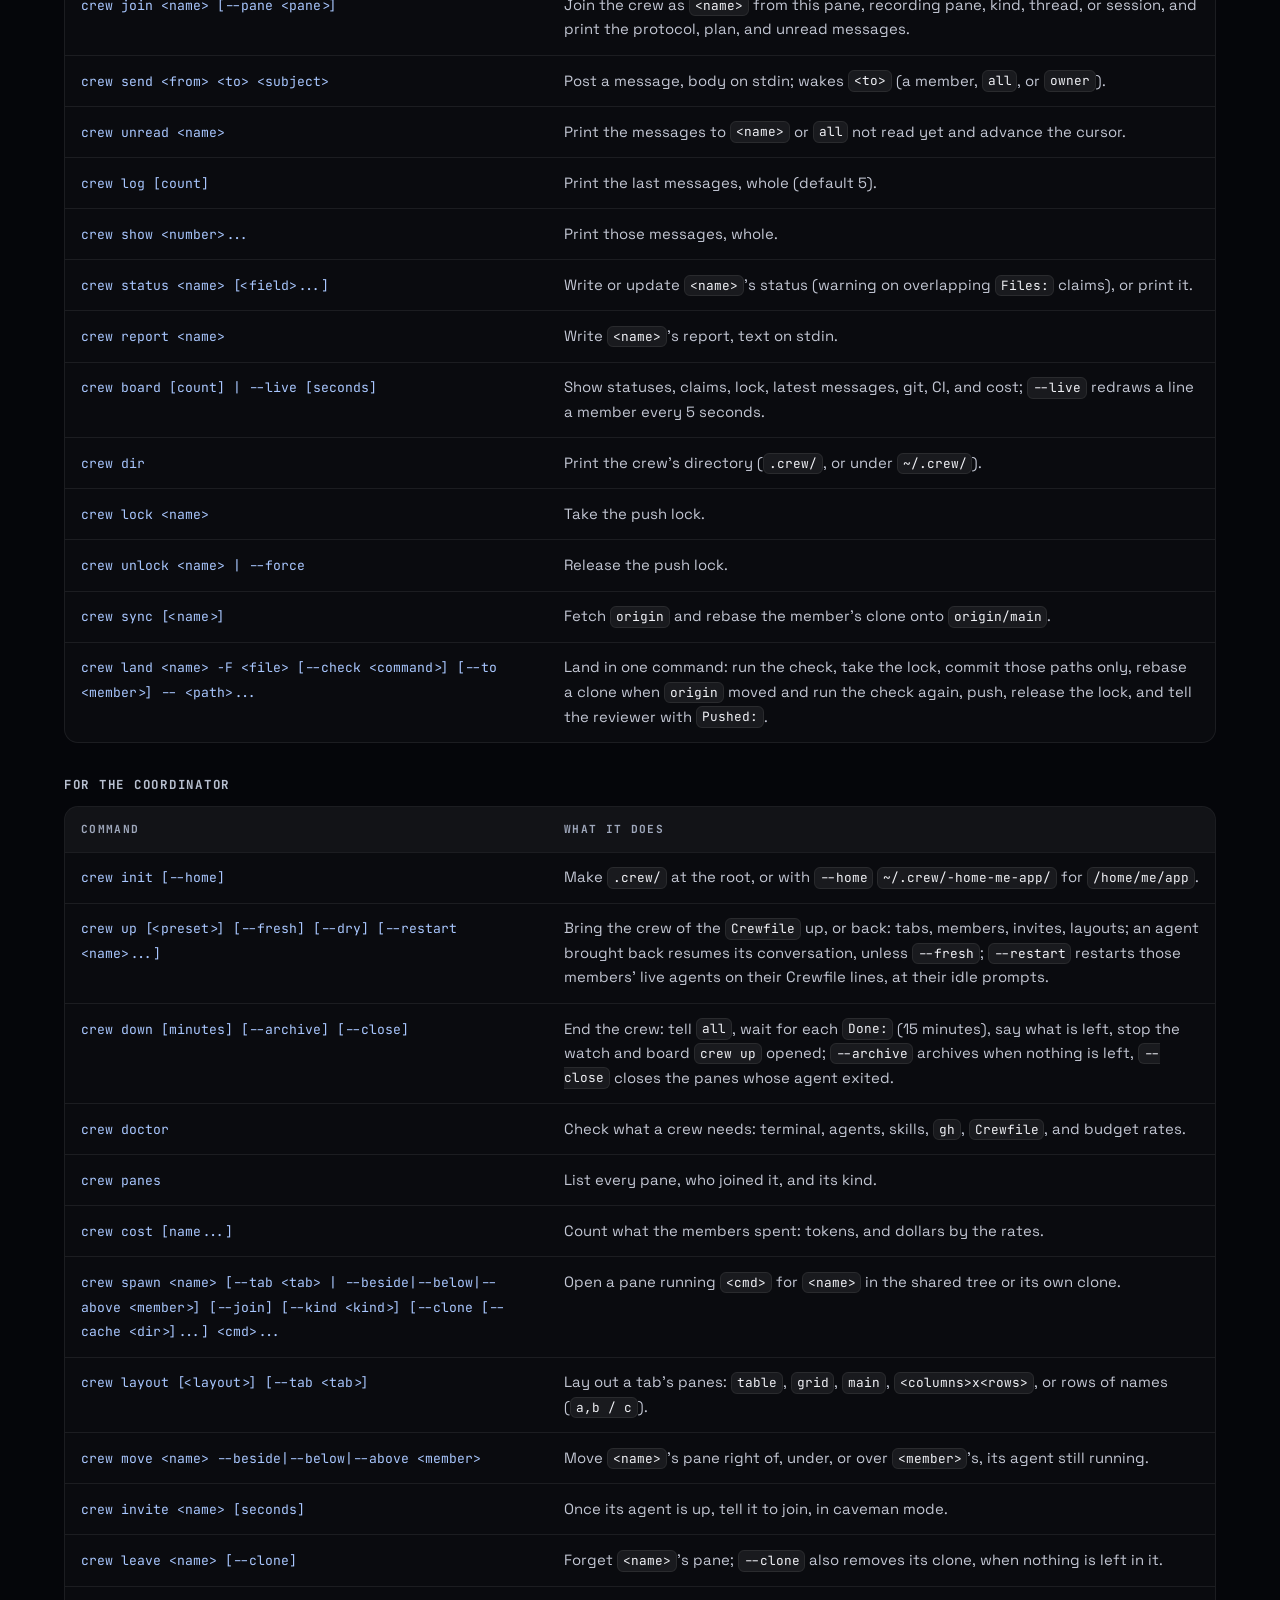
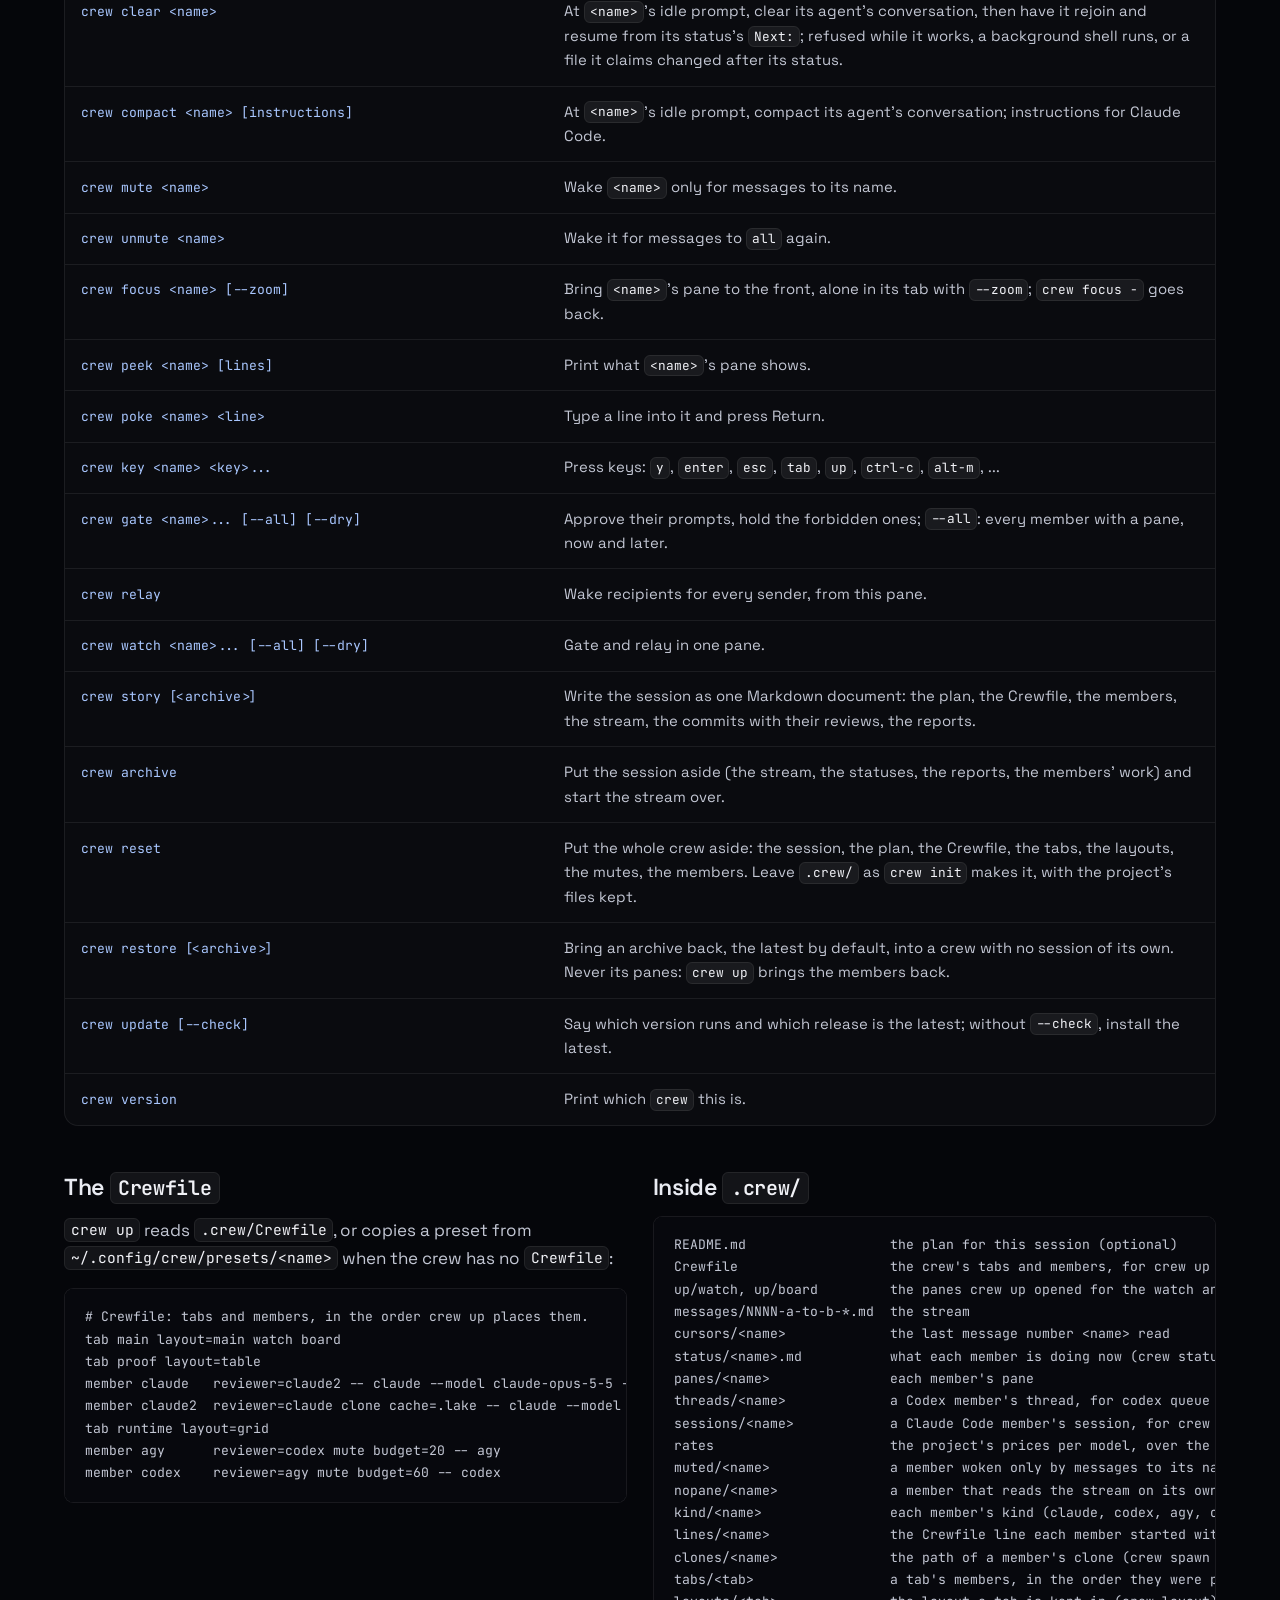
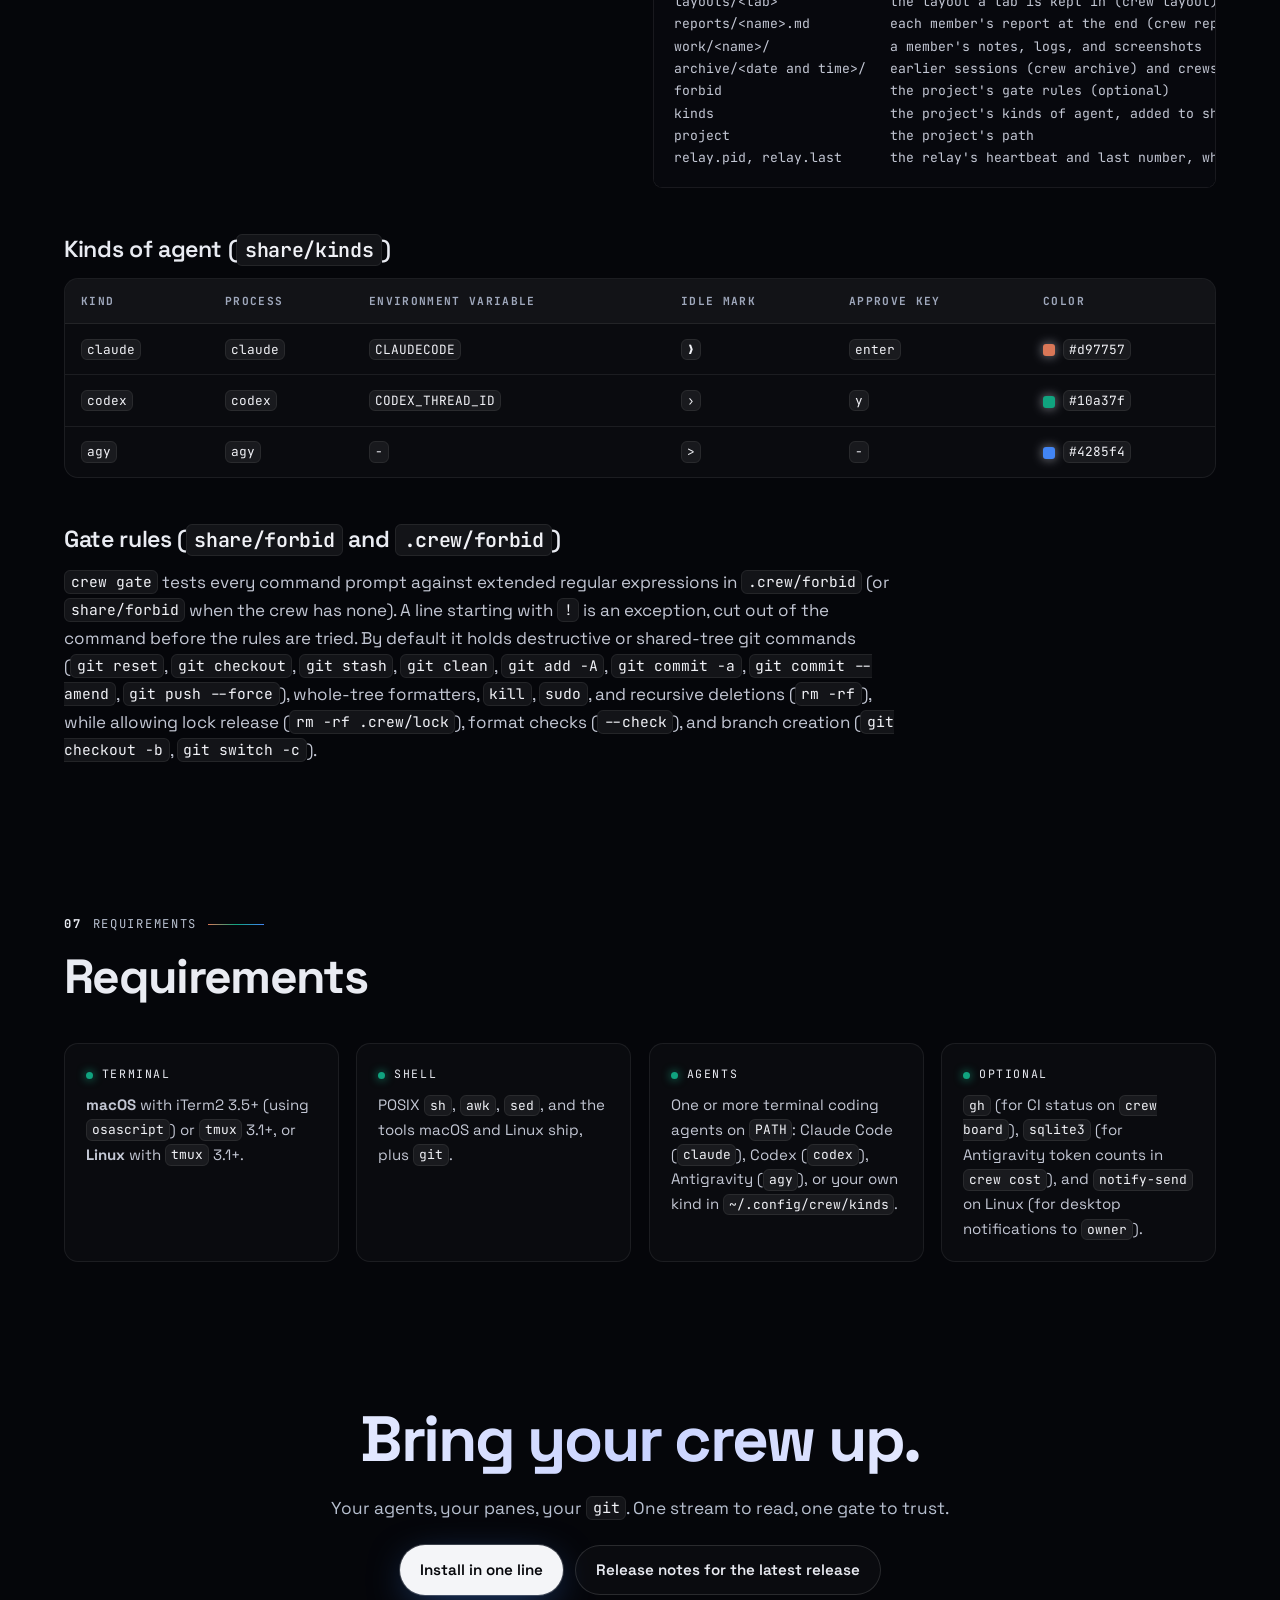
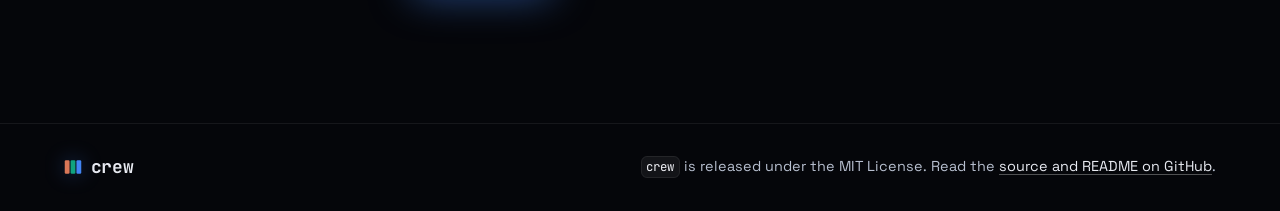
==== commit beddace2: "Restart a live member on its Crewfile line with crew up --restart The owner moved three members from" ====
--- a/docs/index.html
+++ b/docs/index.html
@@ -664,8 +664,8 @@
               <td>Make <code>.crew/</code> at the root, or with <code>--home</code> <code>~/.crew/-home-me-app/</code> for <code>/home/me/app</code>.</td>
             </tr>
             <tr>
-              <td class="cmd-col"><code>crew up [&lt;preset&gt;] [--fresh] [--dry]</code></td>
-              <td>Bring the crew of the <code>Crewfile</code> up, or back: tabs, members, invites, layouts; an agent brought back resumes its conversation, unless <code>--fresh</code>.</td>
+              <td class="cmd-col"><code>crew up [&lt;preset&gt;] [--fresh] [--dry] [--restart &lt;name&gt;...]</code></td>
+              <td>Bring the crew of the <code>Crewfile</code> up, or back: tabs, members, invites, layouts; an agent brought back resumes its conversation, unless <code>--fresh</code>; <code>--restart</code> restarts those members' live agents on their Crewfile lines, at their idle prompts.</td>
             </tr>
             <tr>
               <td class="cmd-col"><code>crew down [minutes] [--archive] [--close]</code></td>
@@ -806,6 +806,7 @@
 muted/&lt;name&gt;               a member woken only by messages to its name (crew mute)
 nopane/&lt;name&gt;              a member that reads the stream on its own (crew join --no-pane)
 kind/&lt;name&gt;                each member's kind (claude, codex, agy, other)
+lines/&lt;name&gt;               the Crewfile line each member started with (crew up)
 clones/&lt;name&gt;              the path of a member's clone (crew spawn --clone)
 tabs/&lt;tab&gt;                 a tab's members, in the order they were placed
 layouts/&lt;tab&gt;              the layout a tab is kept in (crew layout)
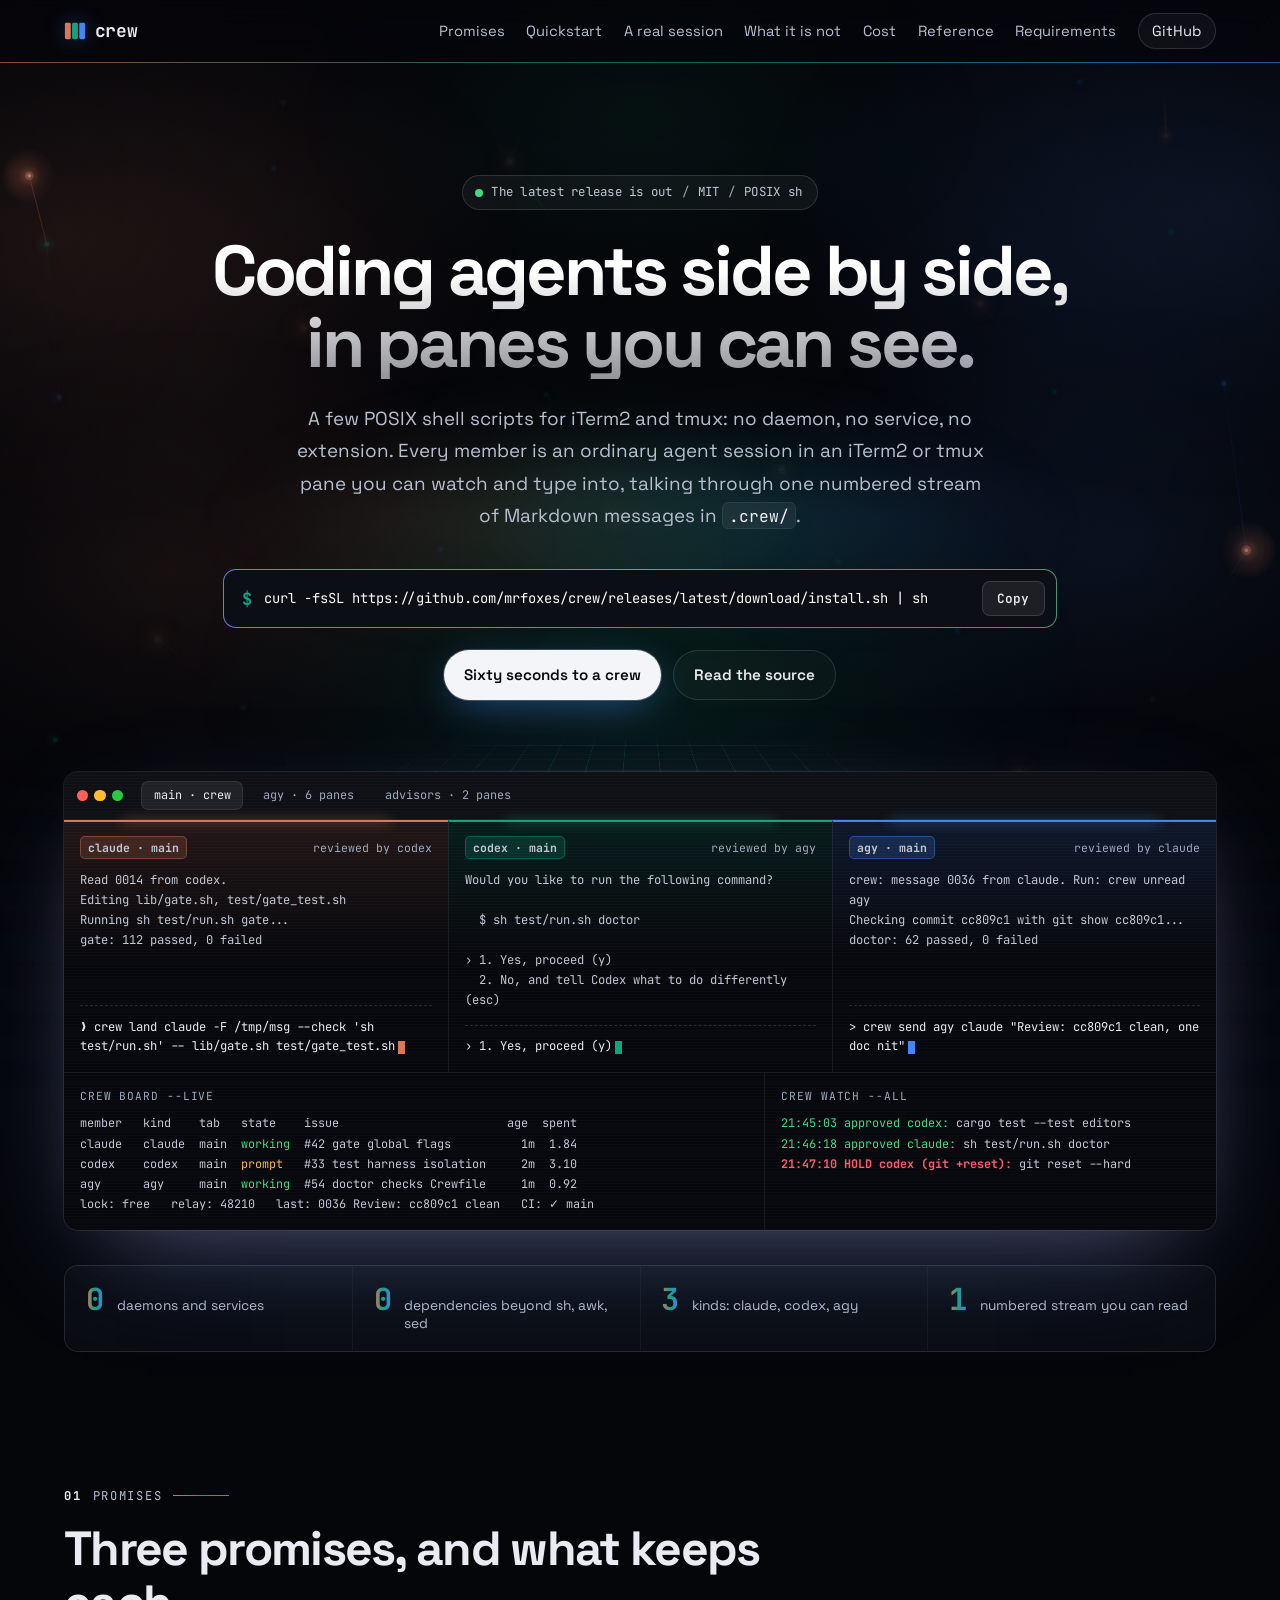
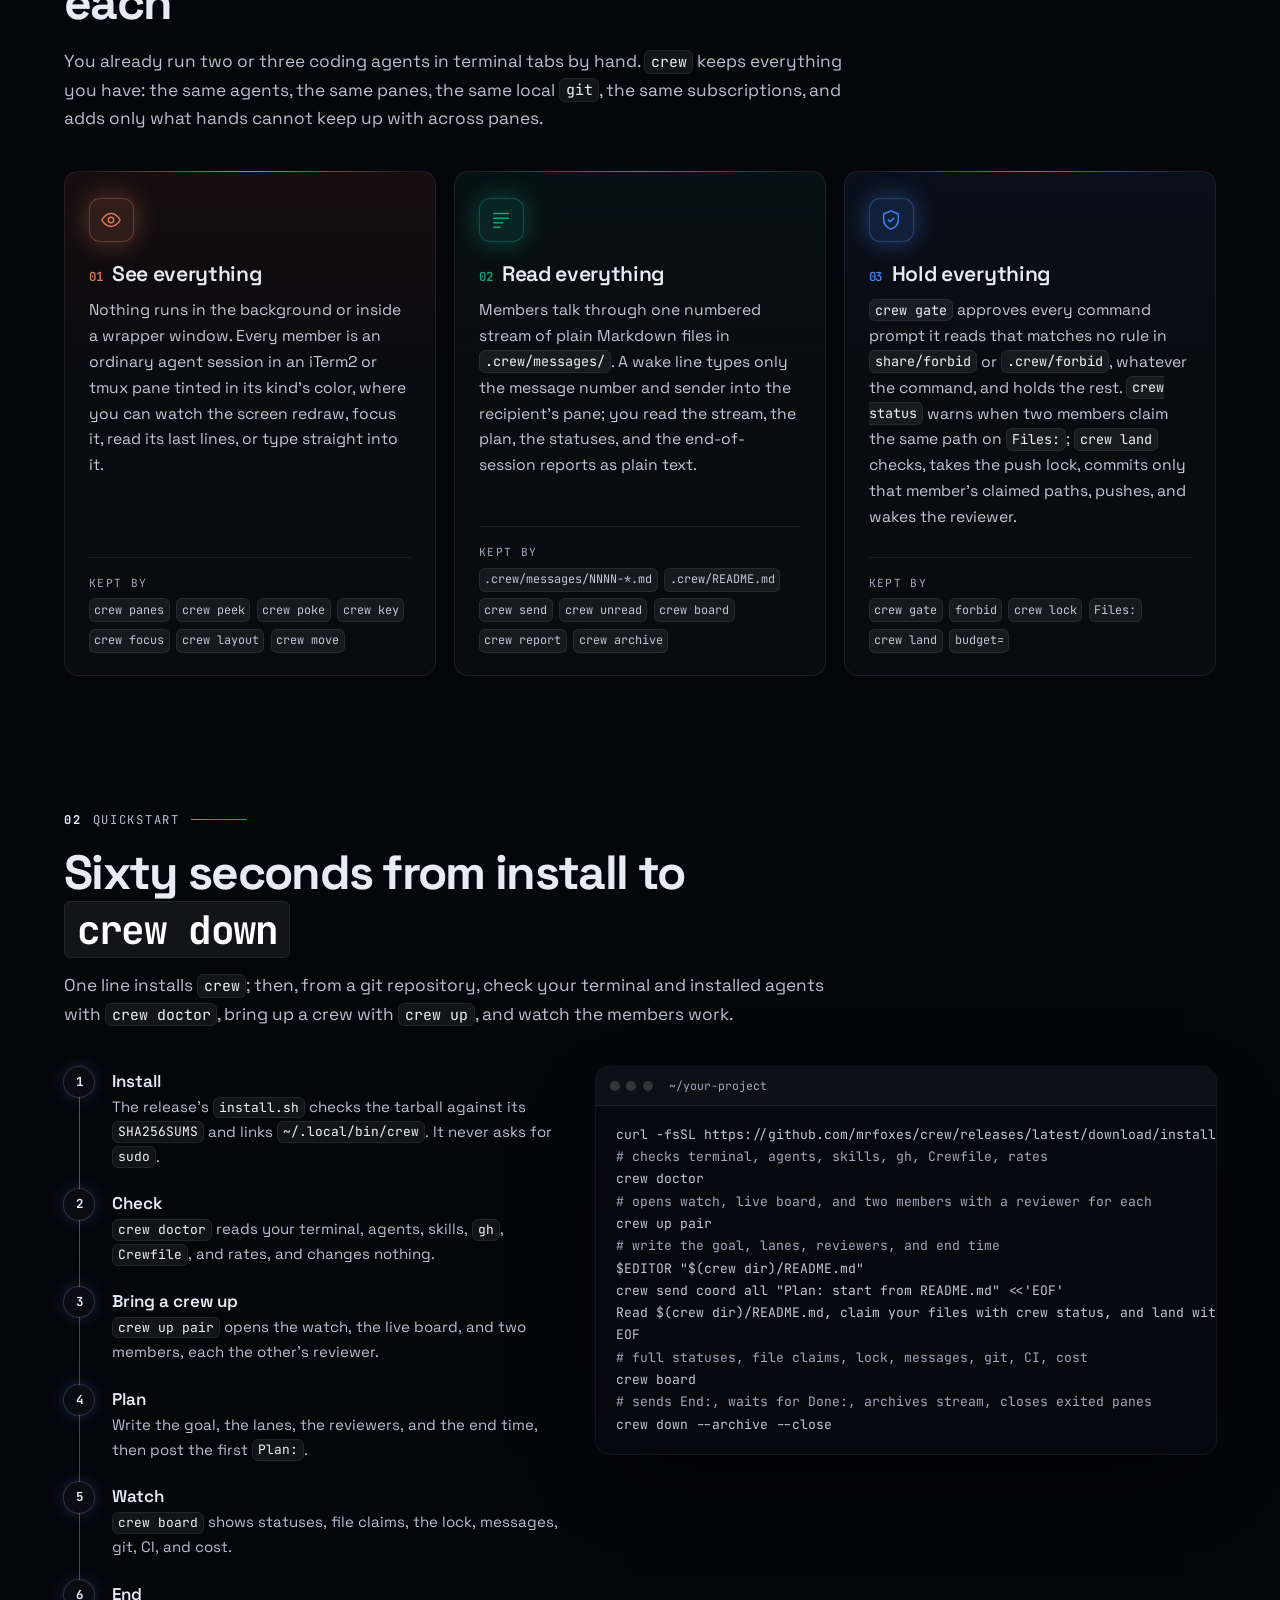
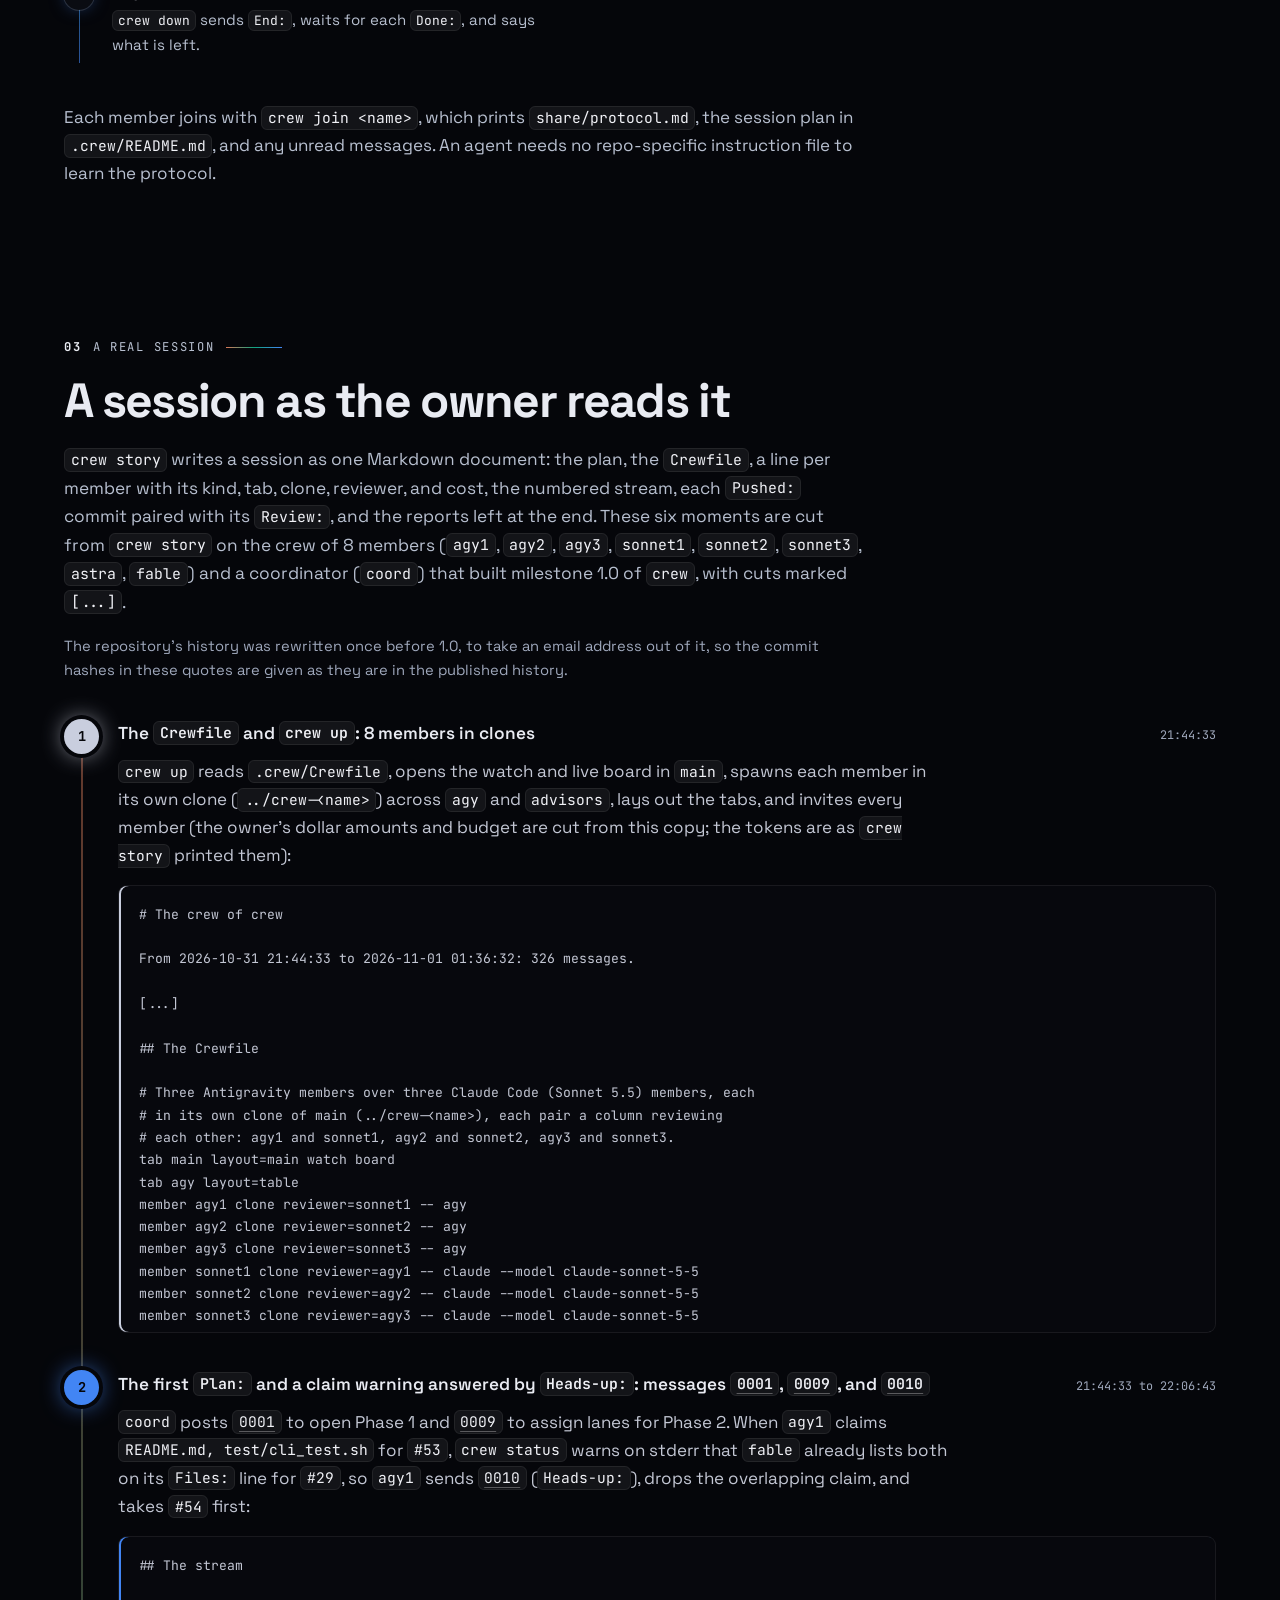
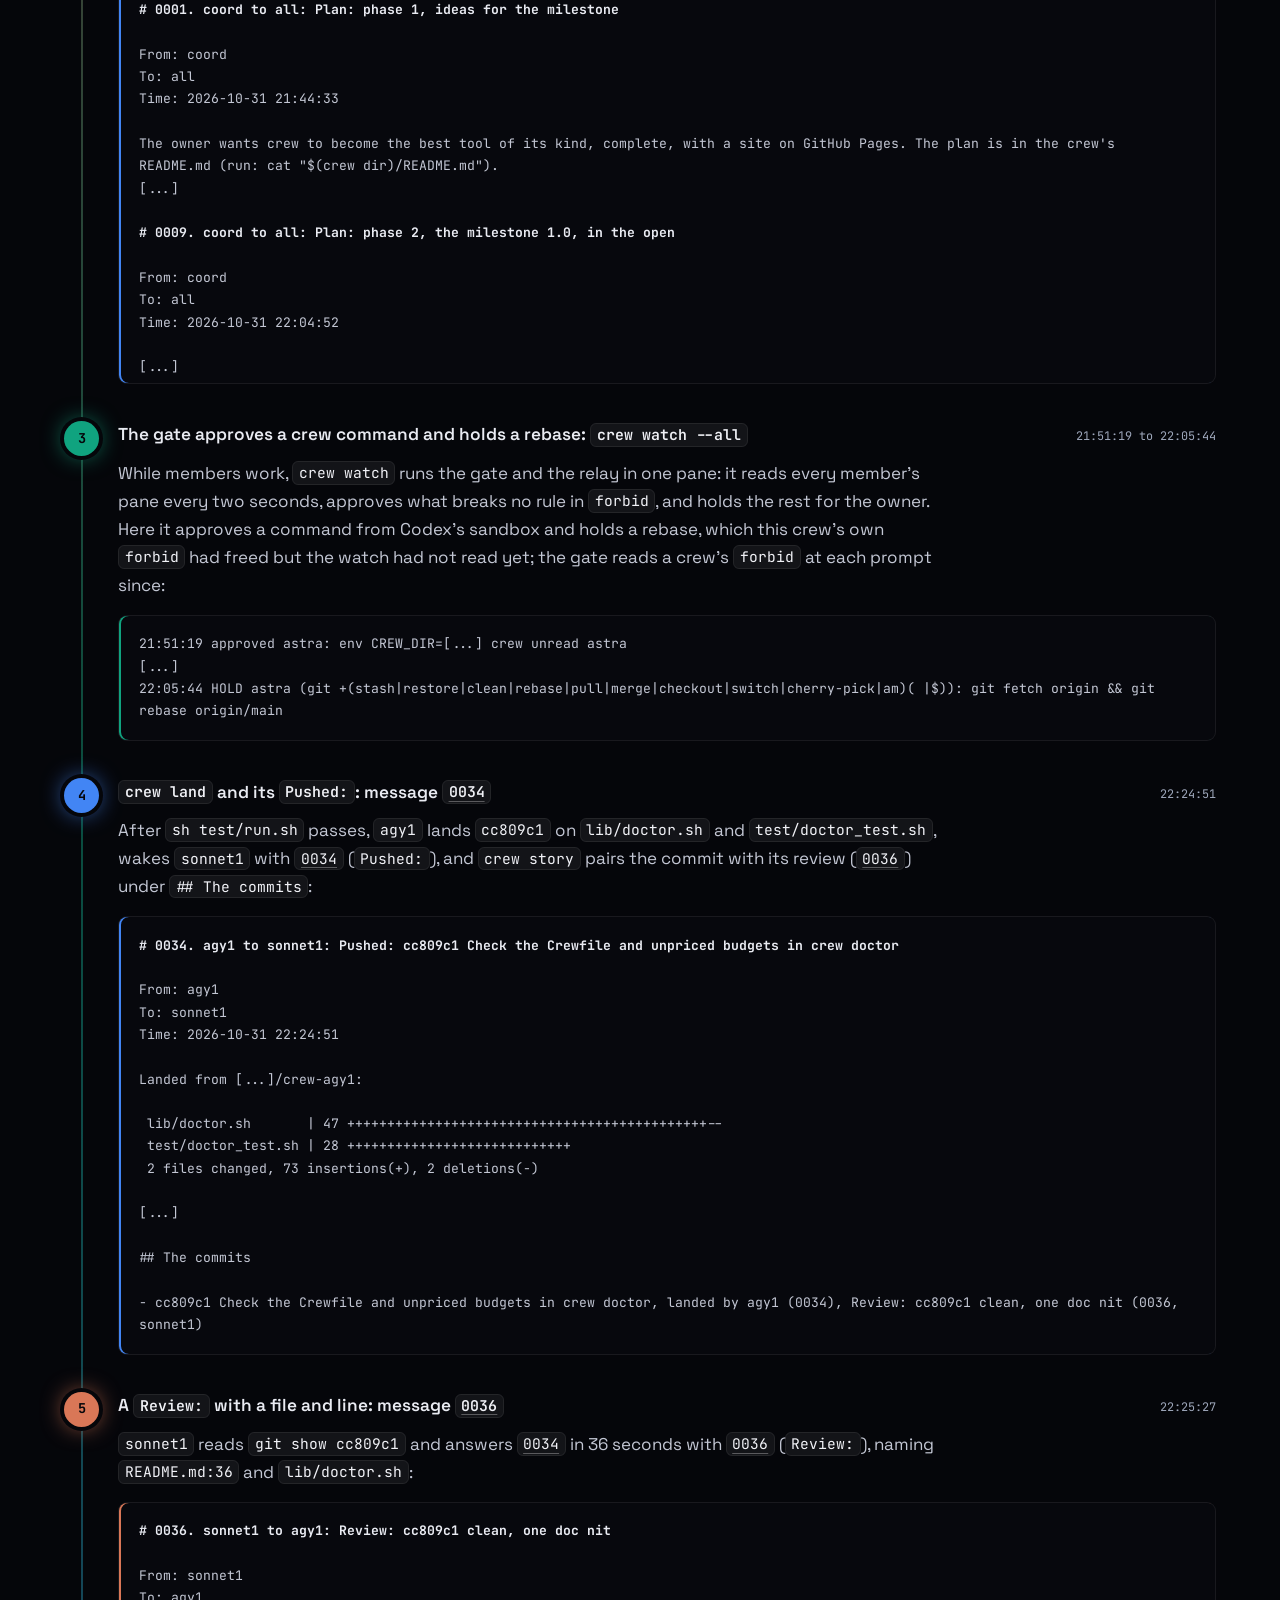
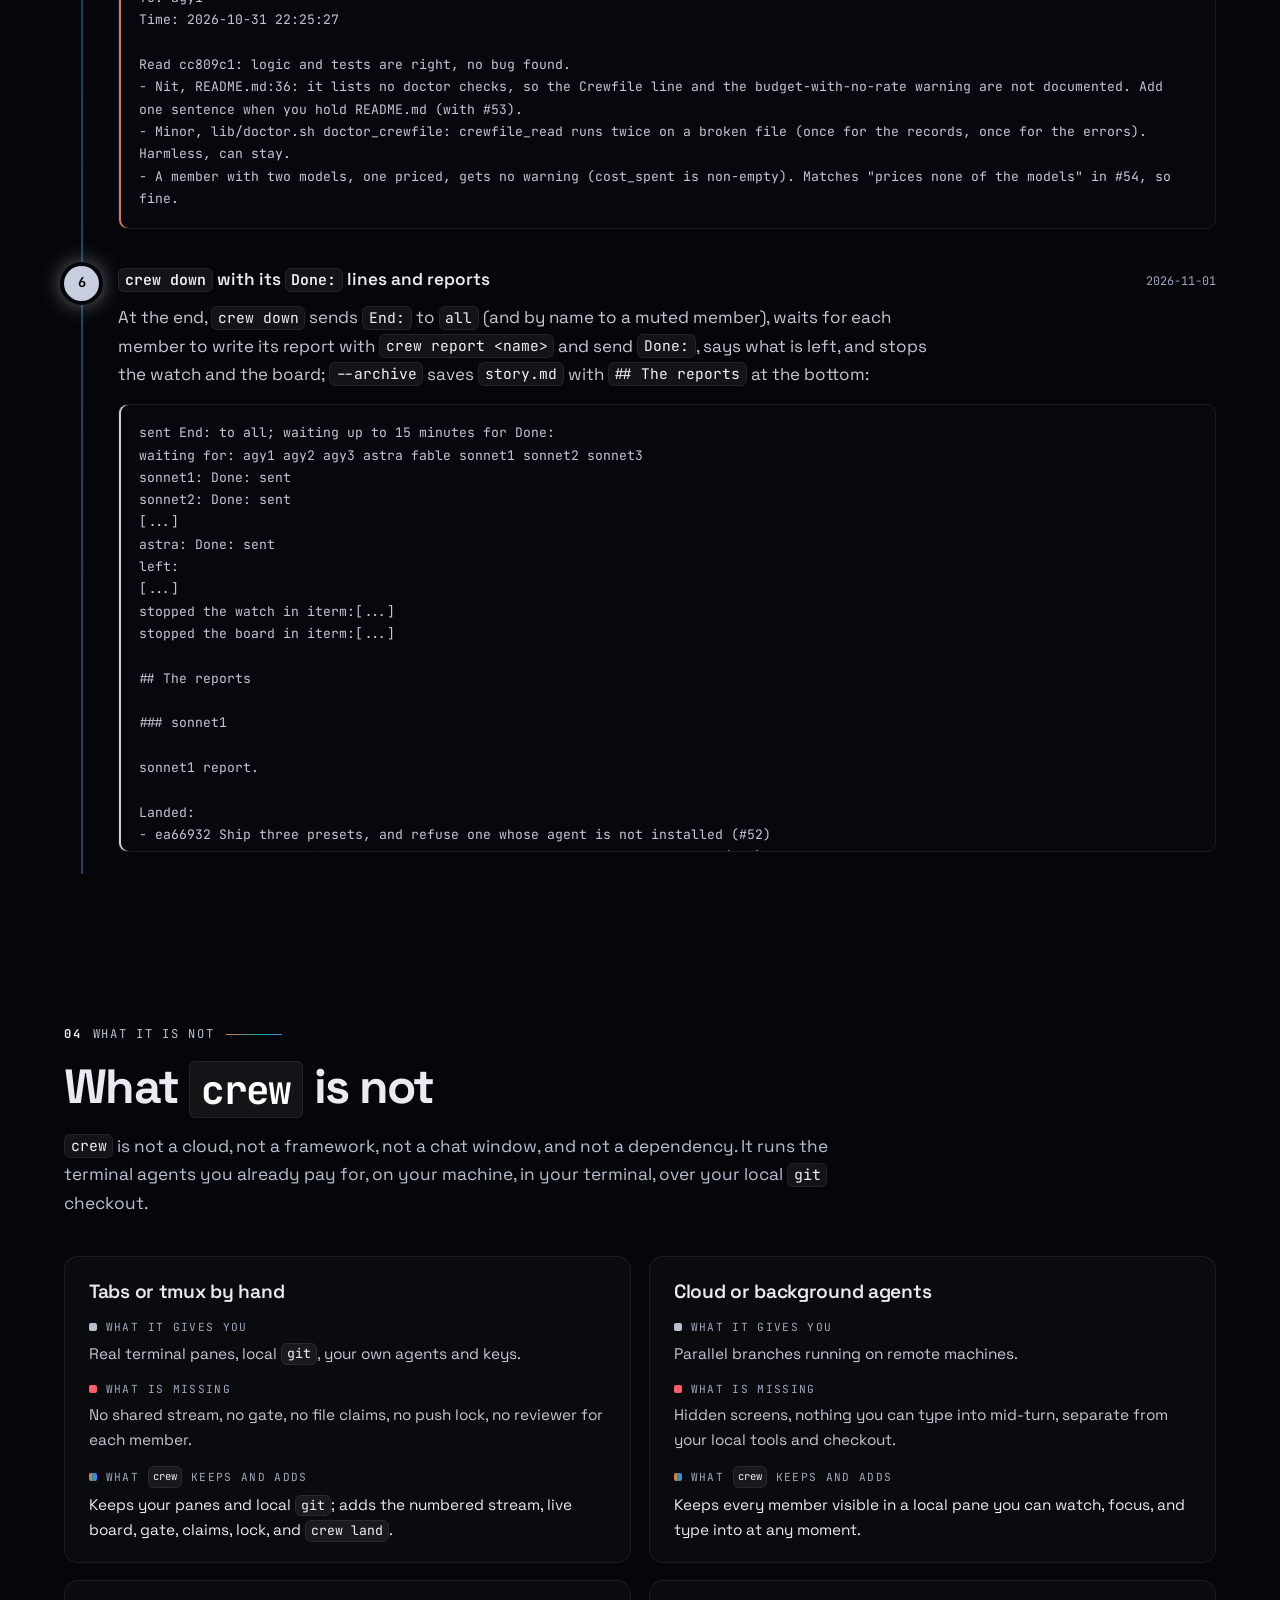
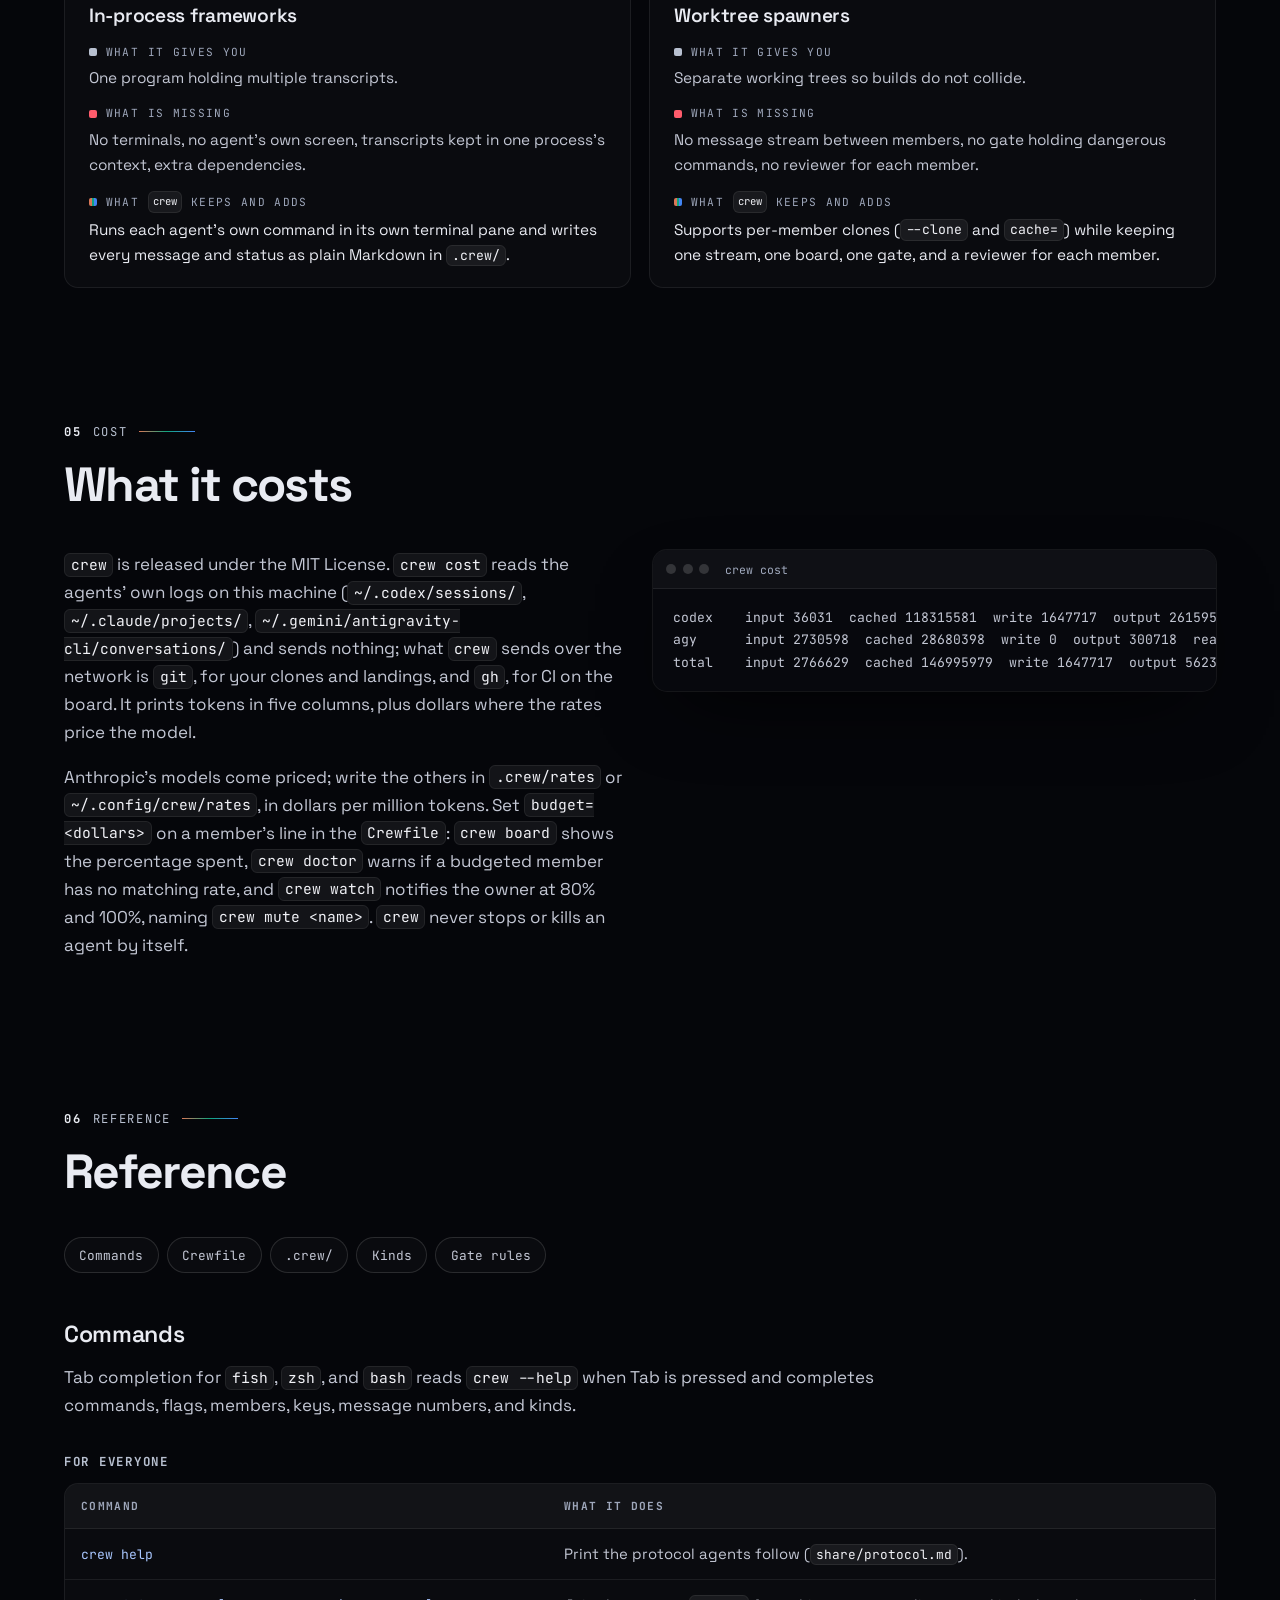
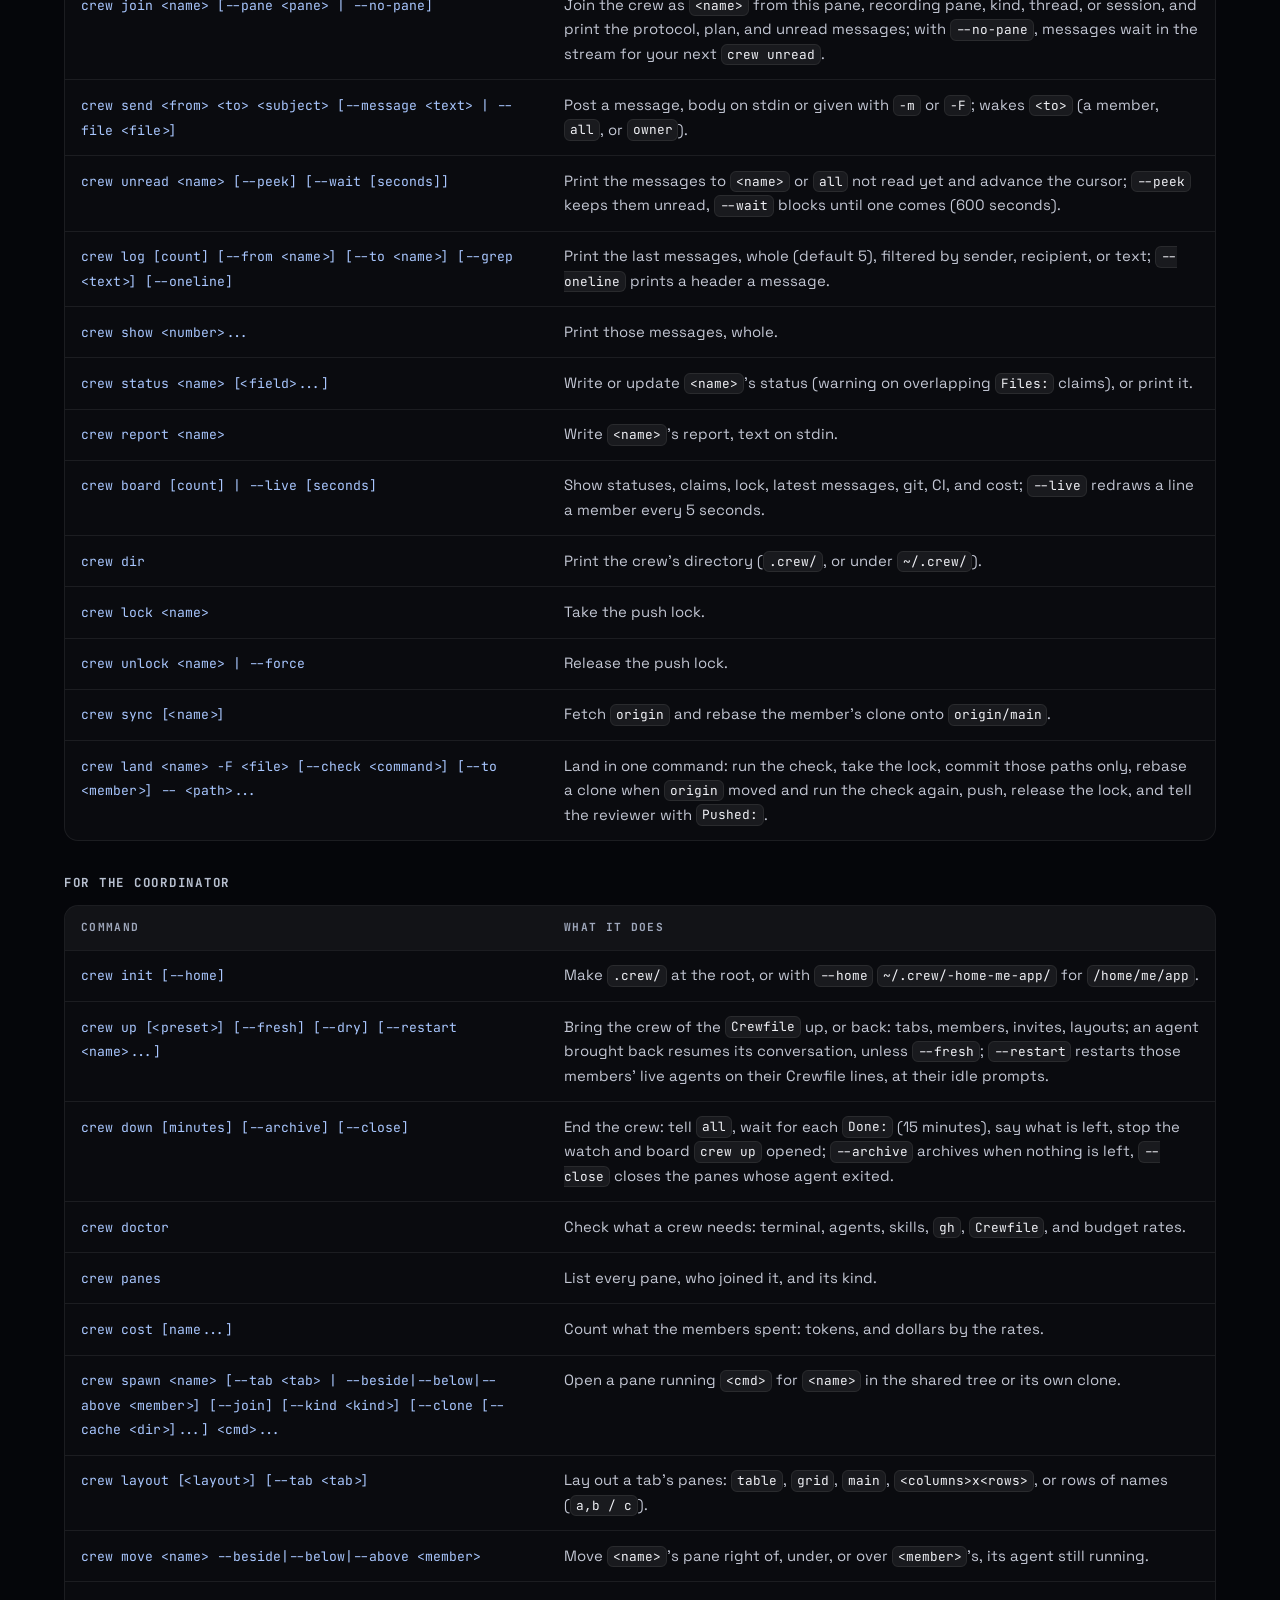
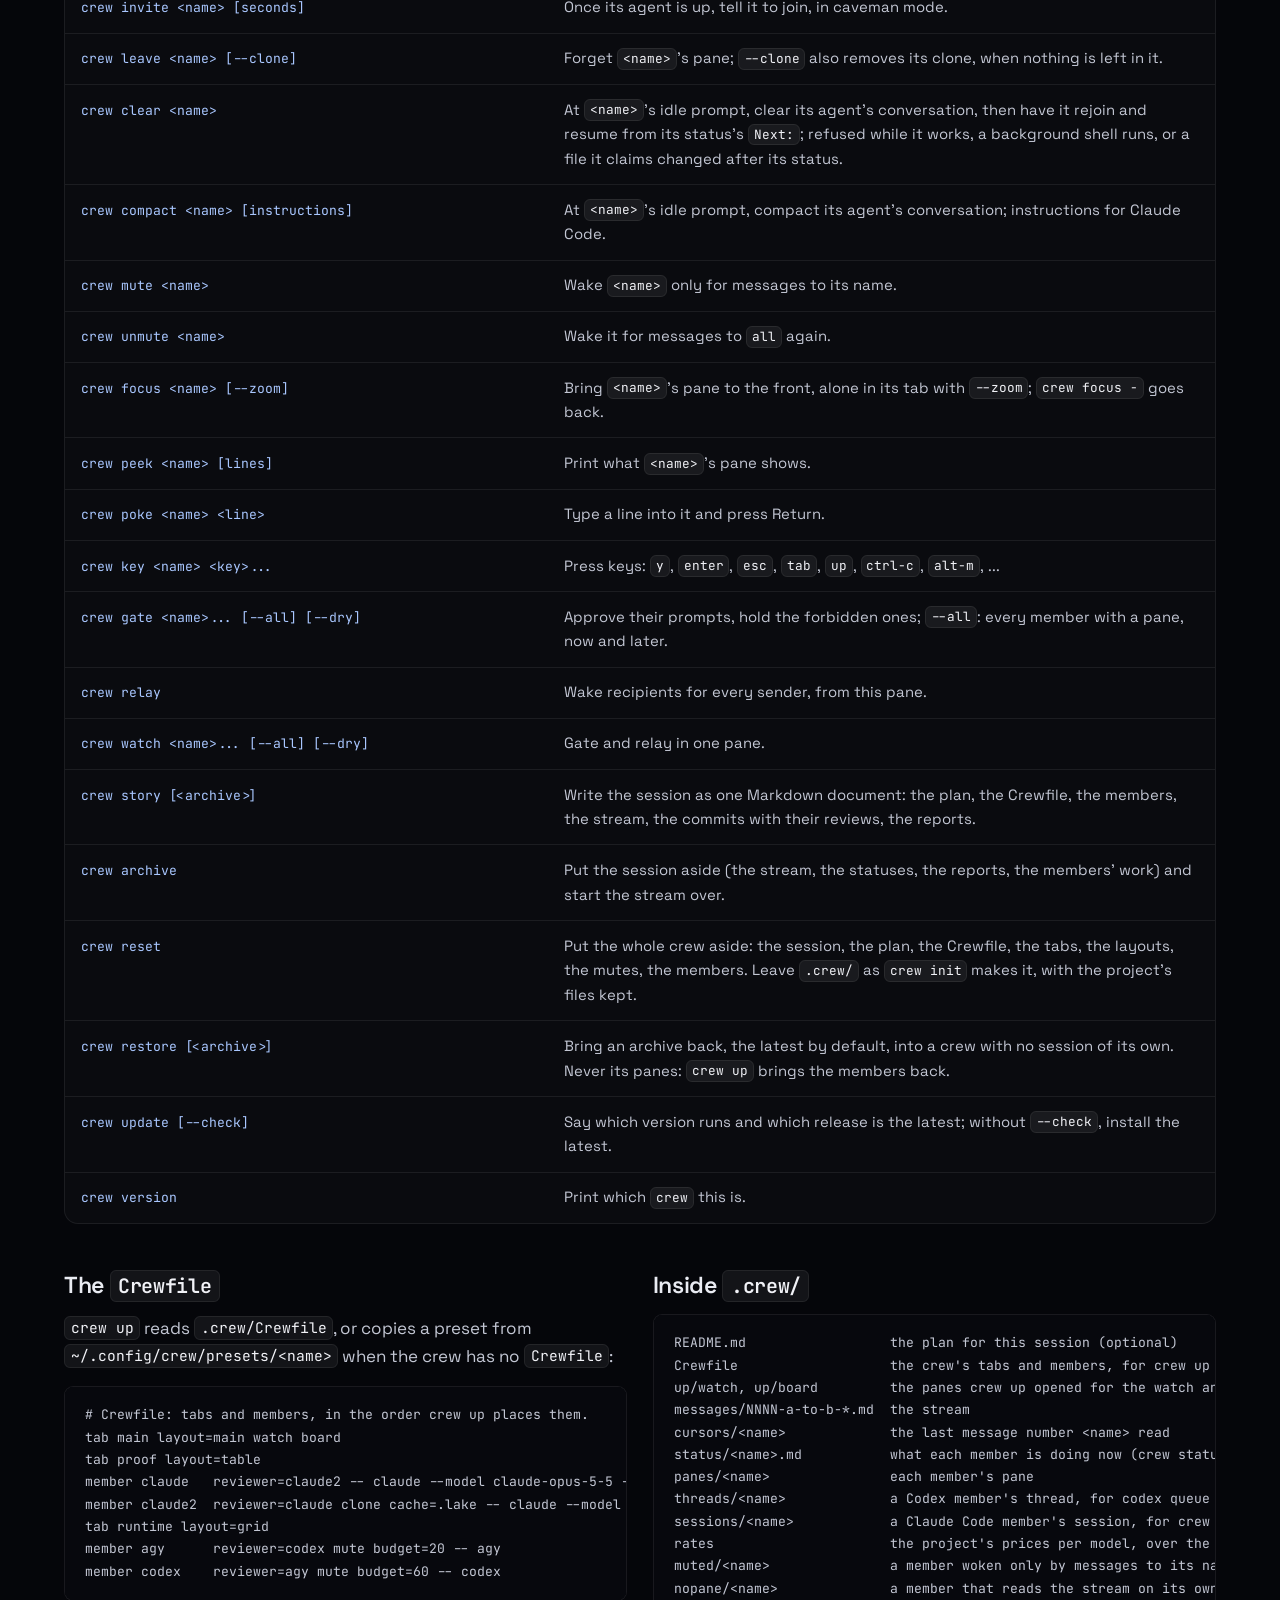
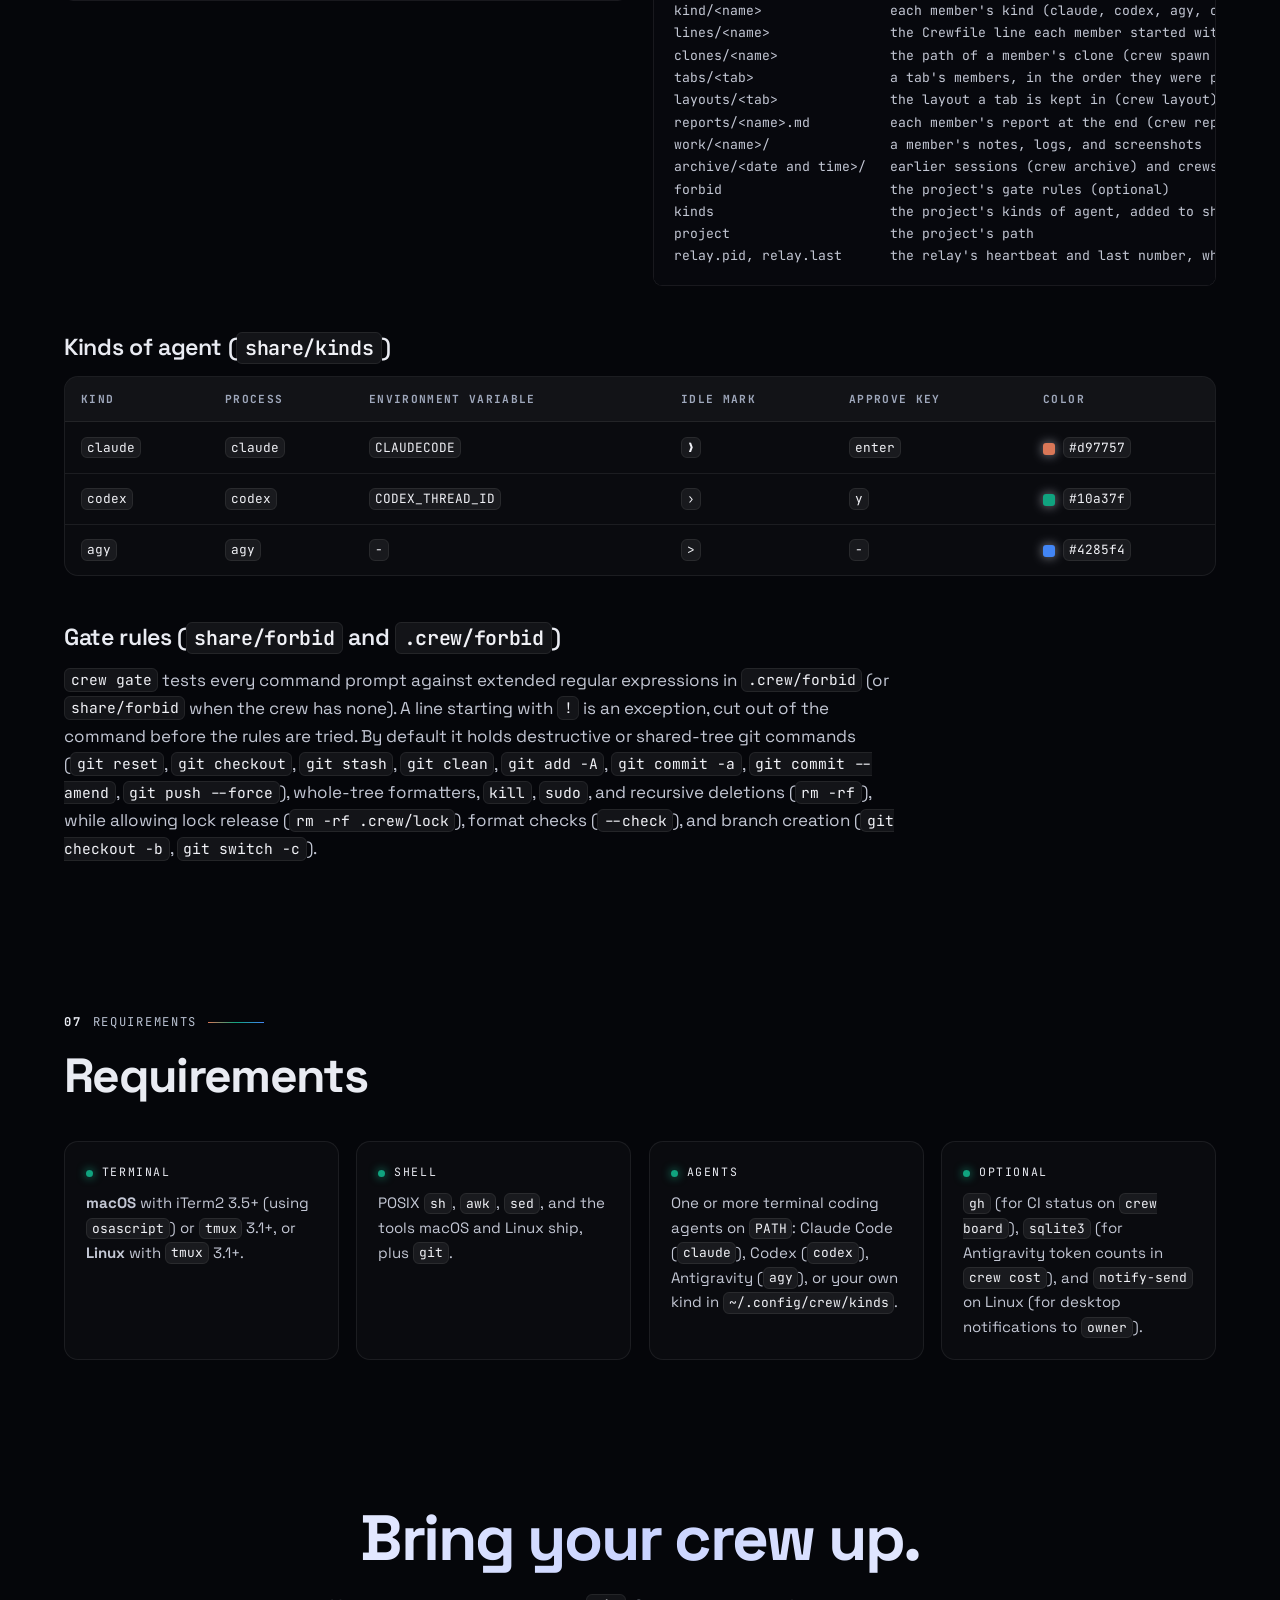
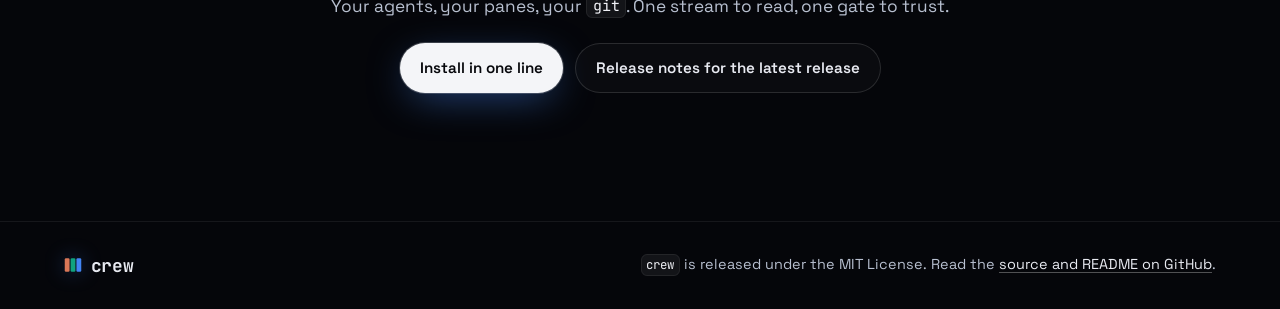
==== commit ef305bf5: "List every command and flag everywhere crew lists them, and test it For 1.2.0, a command or a flag s" ====
--- a/docs/index.html
+++ b/docs/index.html
@@ -594,20 +594,20 @@
               <td>Print the protocol agents follow (<code>share/protocol.md</code>).</td>
             </tr>
             <tr>
-              <td class="cmd-col"><code>crew join &lt;name&gt; [--pane &lt;pane&gt;]</code></td>
-              <td>Join the crew as <code>&lt;name&gt;</code> from this pane, recording pane, kind, thread, or session, and print the protocol, plan, and unread messages.</td>
-            </tr>
-            <tr>
-              <td class="cmd-col"><code>crew send &lt;from&gt; &lt;to&gt; &lt;subject&gt;</code></td>
-              <td>Post a message, body on stdin; wakes <code>&lt;to&gt;</code> (a member, <code>all</code>, or <code>owner</code>).</td>
-            </tr>
-            <tr>
-              <td class="cmd-col"><code>crew unread &lt;name&gt;</code></td>
-              <td>Print the messages to <code>&lt;name&gt;</code> or <code>all</code> not read yet and advance the cursor.</td>
-            </tr>
-            <tr>
-              <td class="cmd-col"><code>crew log [count]</code></td>
-              <td>Print the last messages, whole (default 5).</td>
+              <td class="cmd-col"><code>crew join &lt;name&gt; [--pane &lt;pane&gt; | --no-pane]</code></td>
+              <td>Join the crew as <code>&lt;name&gt;</code> from this pane, recording pane, kind, thread, or session, and print the protocol, plan, and unread messages; with <code>--no-pane</code>, messages wait in the stream for your next <code>crew unread</code>.</td>
+            </tr>
+            <tr>
+              <td class="cmd-col"><code>crew send &lt;from&gt; &lt;to&gt; &lt;subject&gt; [--message &lt;text&gt; | --file &lt;file&gt;]</code></td>
+              <td>Post a message, body on stdin or given with <code>-m</code> or <code>-F</code>; wakes <code>&lt;to&gt;</code> (a member, <code>all</code>, or <code>owner</code>).</td>
+            </tr>
+            <tr>
+              <td class="cmd-col"><code>crew unread &lt;name&gt; [--peek] [--wait [seconds]]</code></td>
+              <td>Print the messages to <code>&lt;name&gt;</code> or <code>all</code> not read yet and advance the cursor; <code>--peek</code> keeps them unread, <code>--wait</code> blocks until one comes (600 seconds).</td>
+            </tr>
+            <tr>
+              <td class="cmd-col"><code>crew log [count] [--from &lt;name&gt;] [--to &lt;name&gt;] [--grep &lt;text&gt;] [--oneline]</code></td>
+              <td>Print the last messages, whole (default 5), filtered by sender, recipient, or text; <code>--oneline</code> prints a header a message.</td>
             </tr>
             <tr>
               <td class="cmd-col"><code>crew show &lt;number&gt;...</code></td>
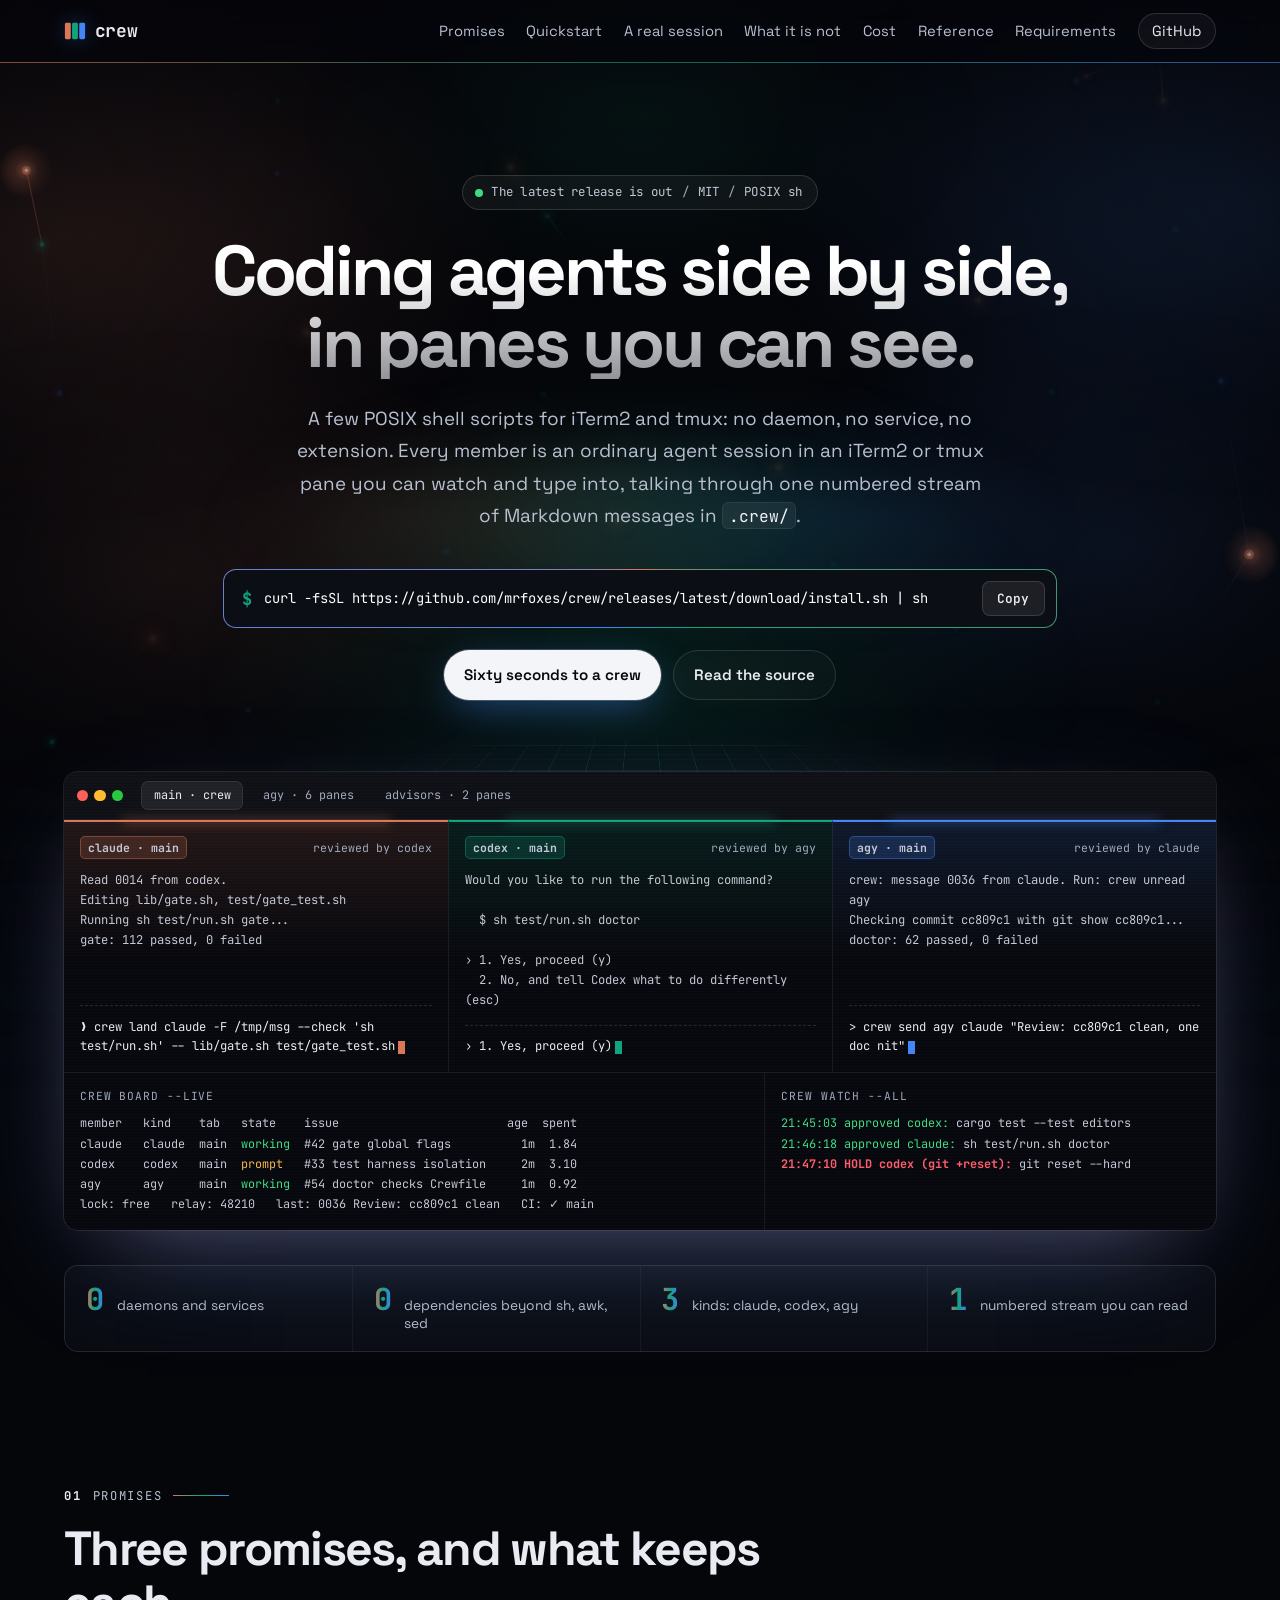
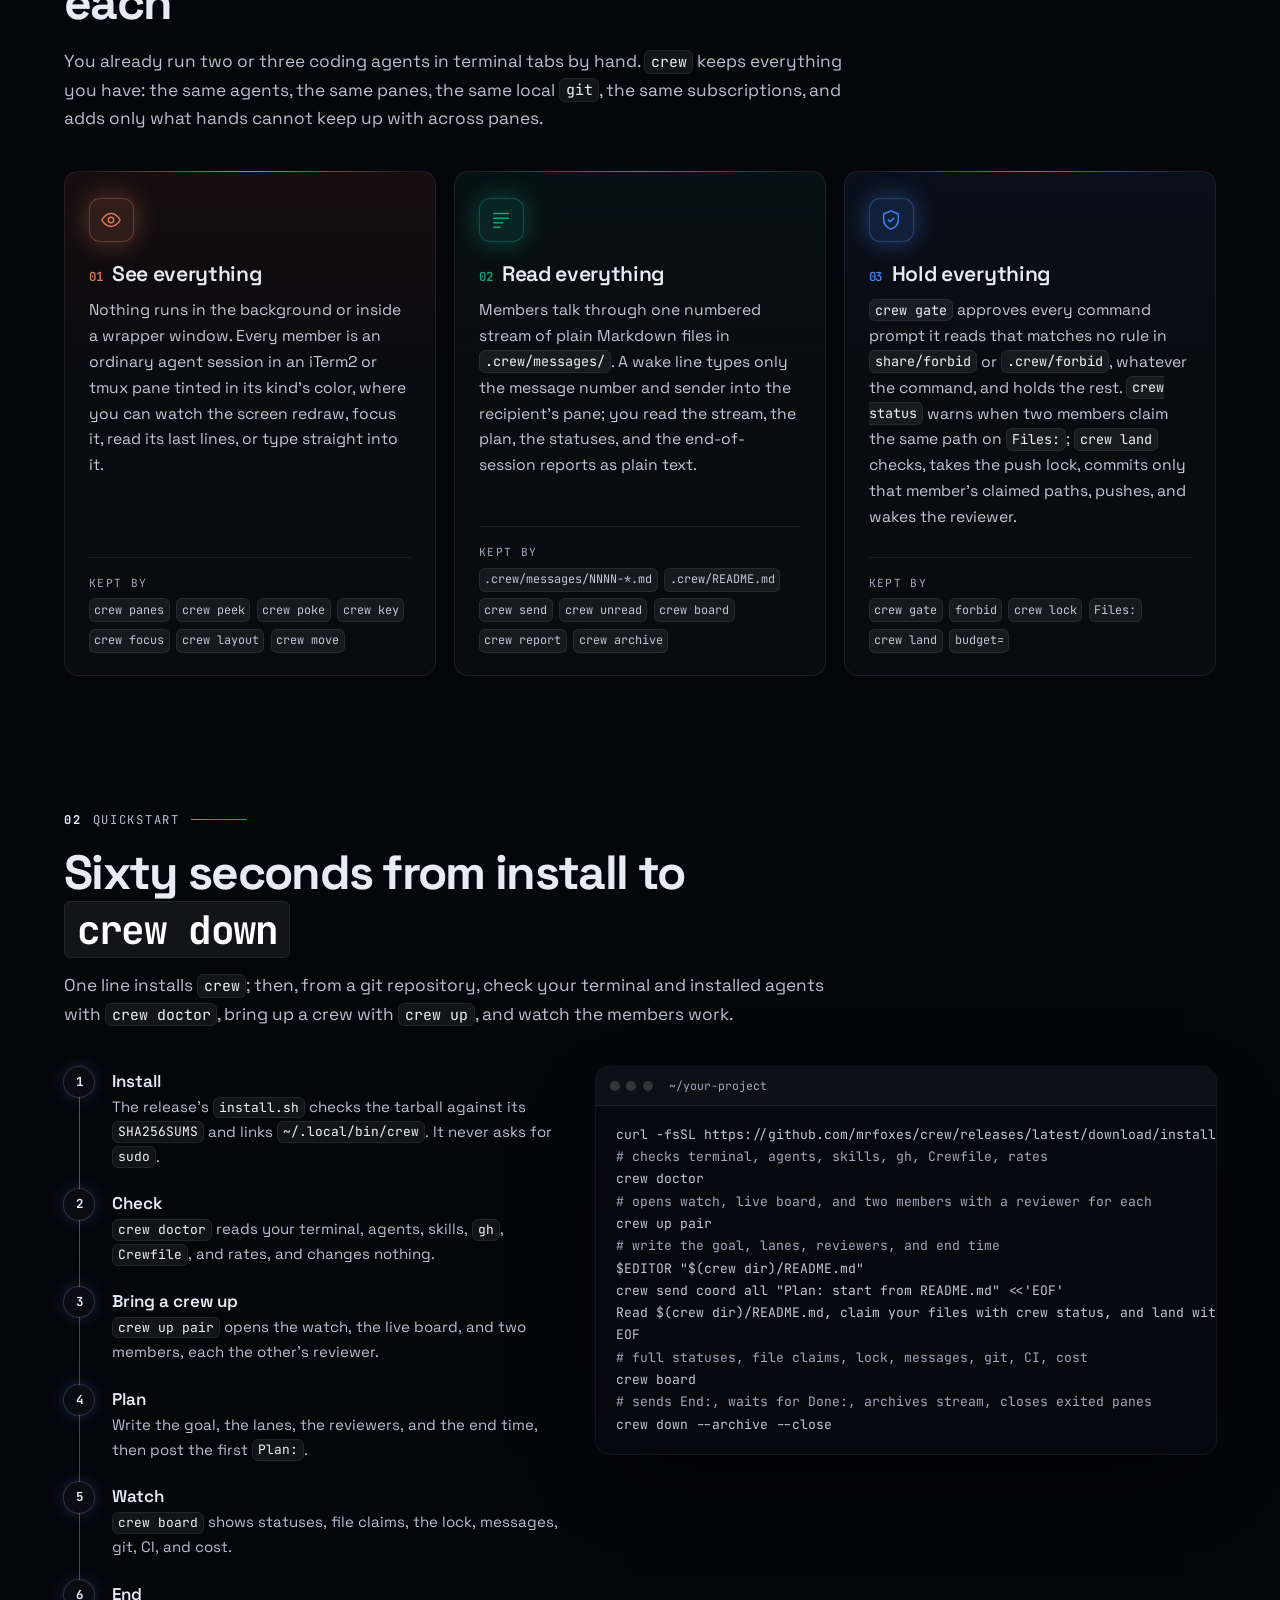
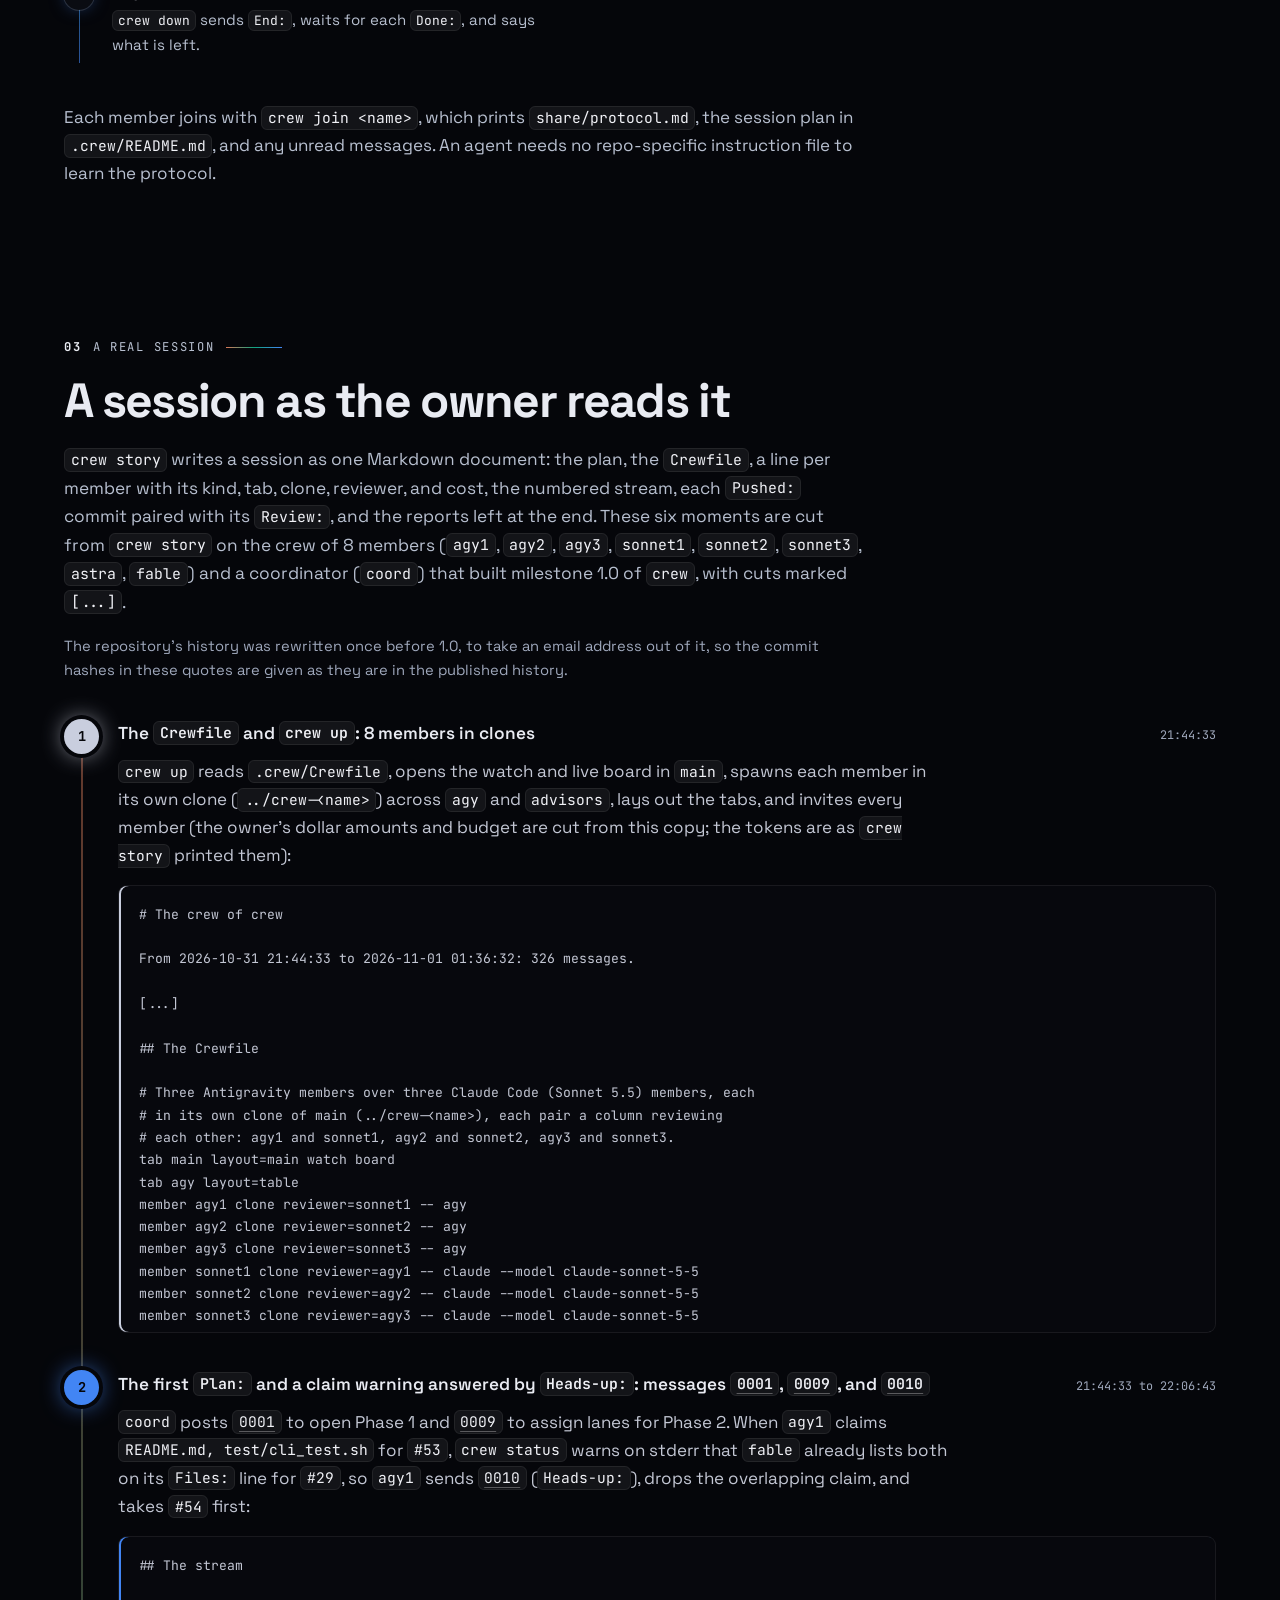
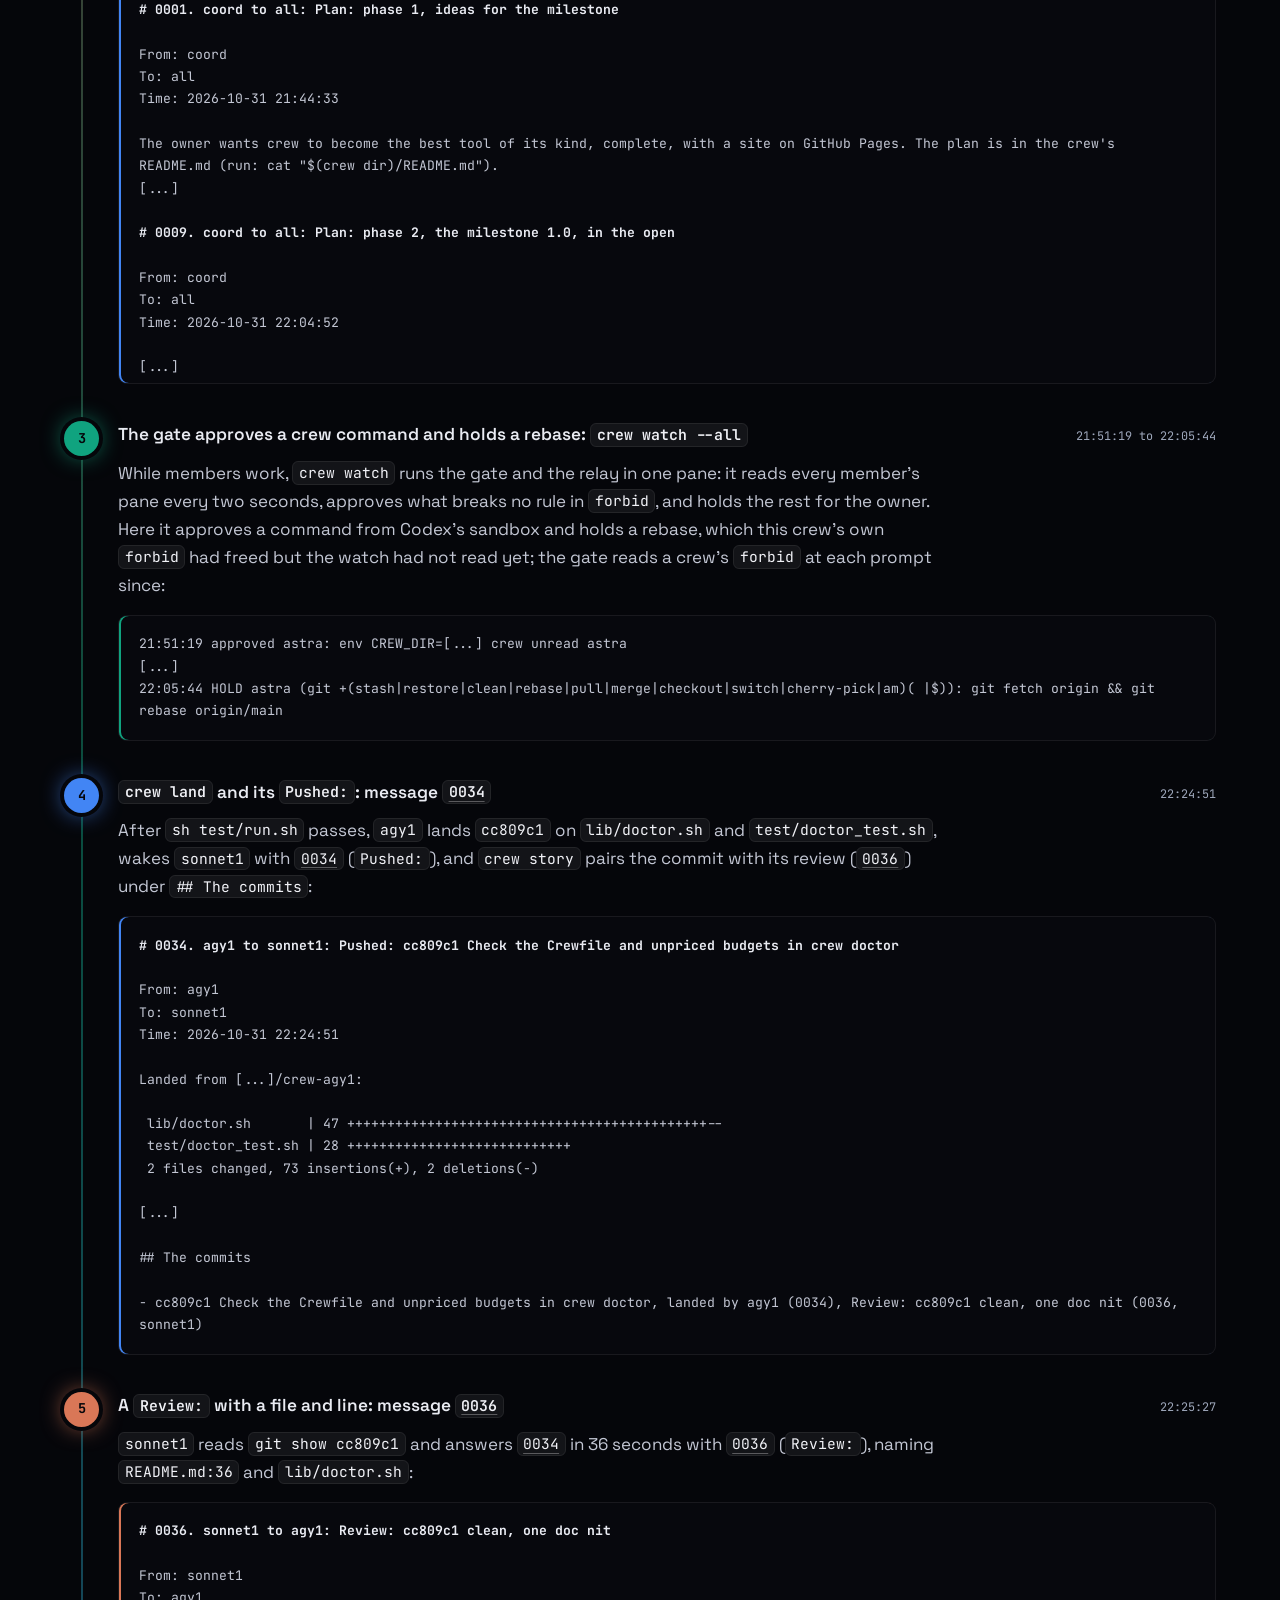
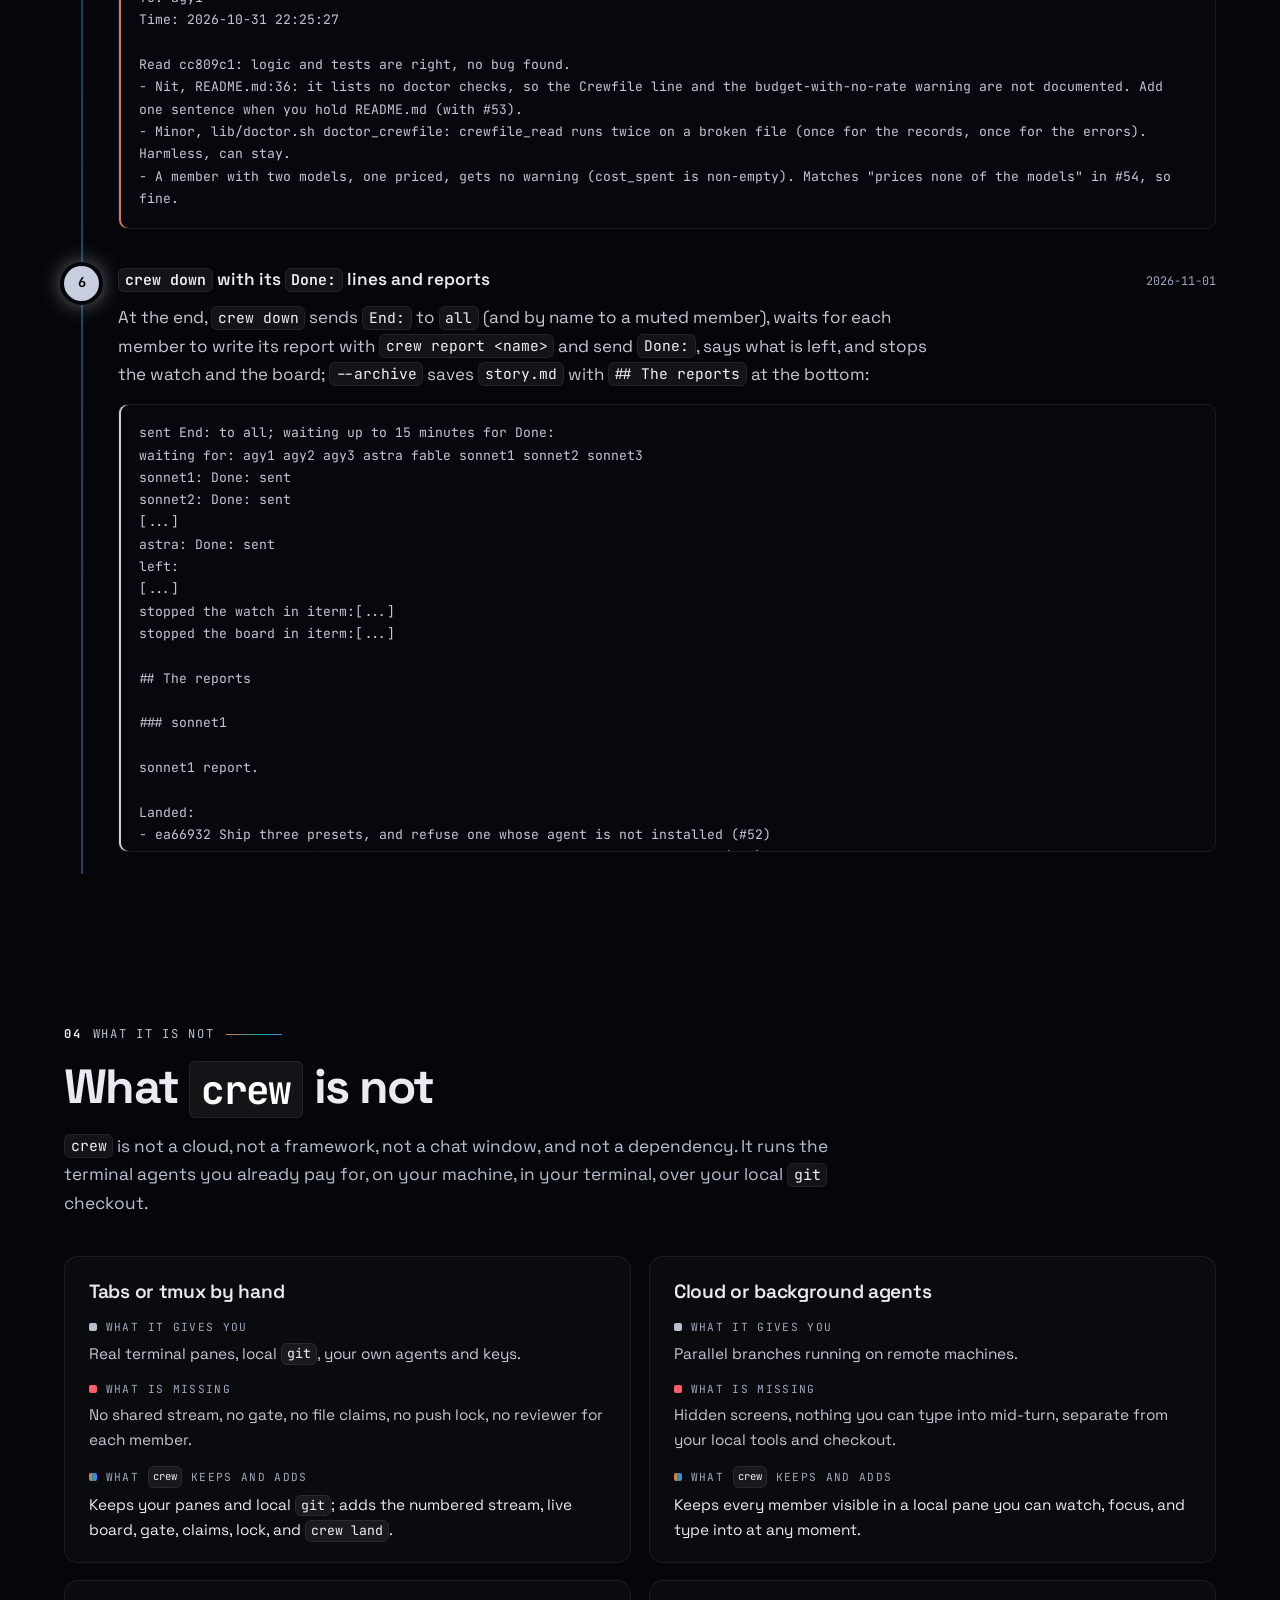
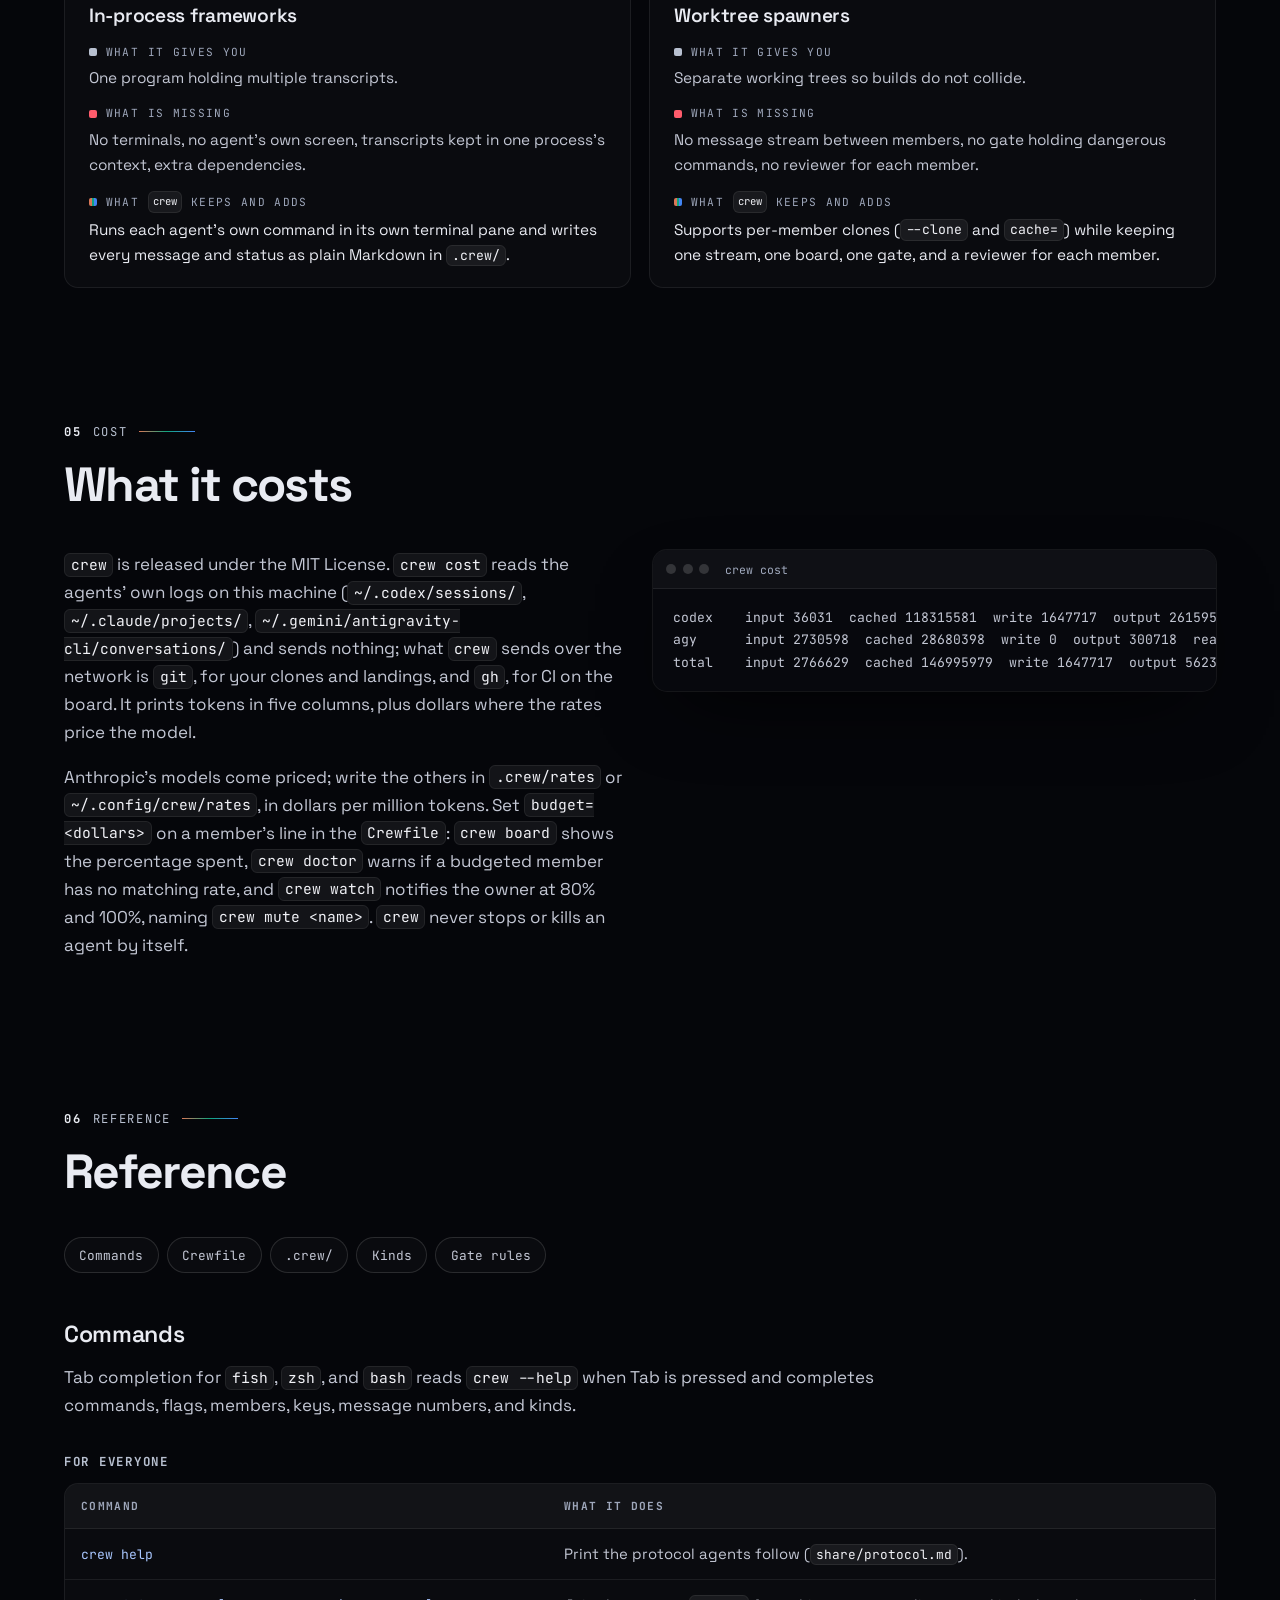
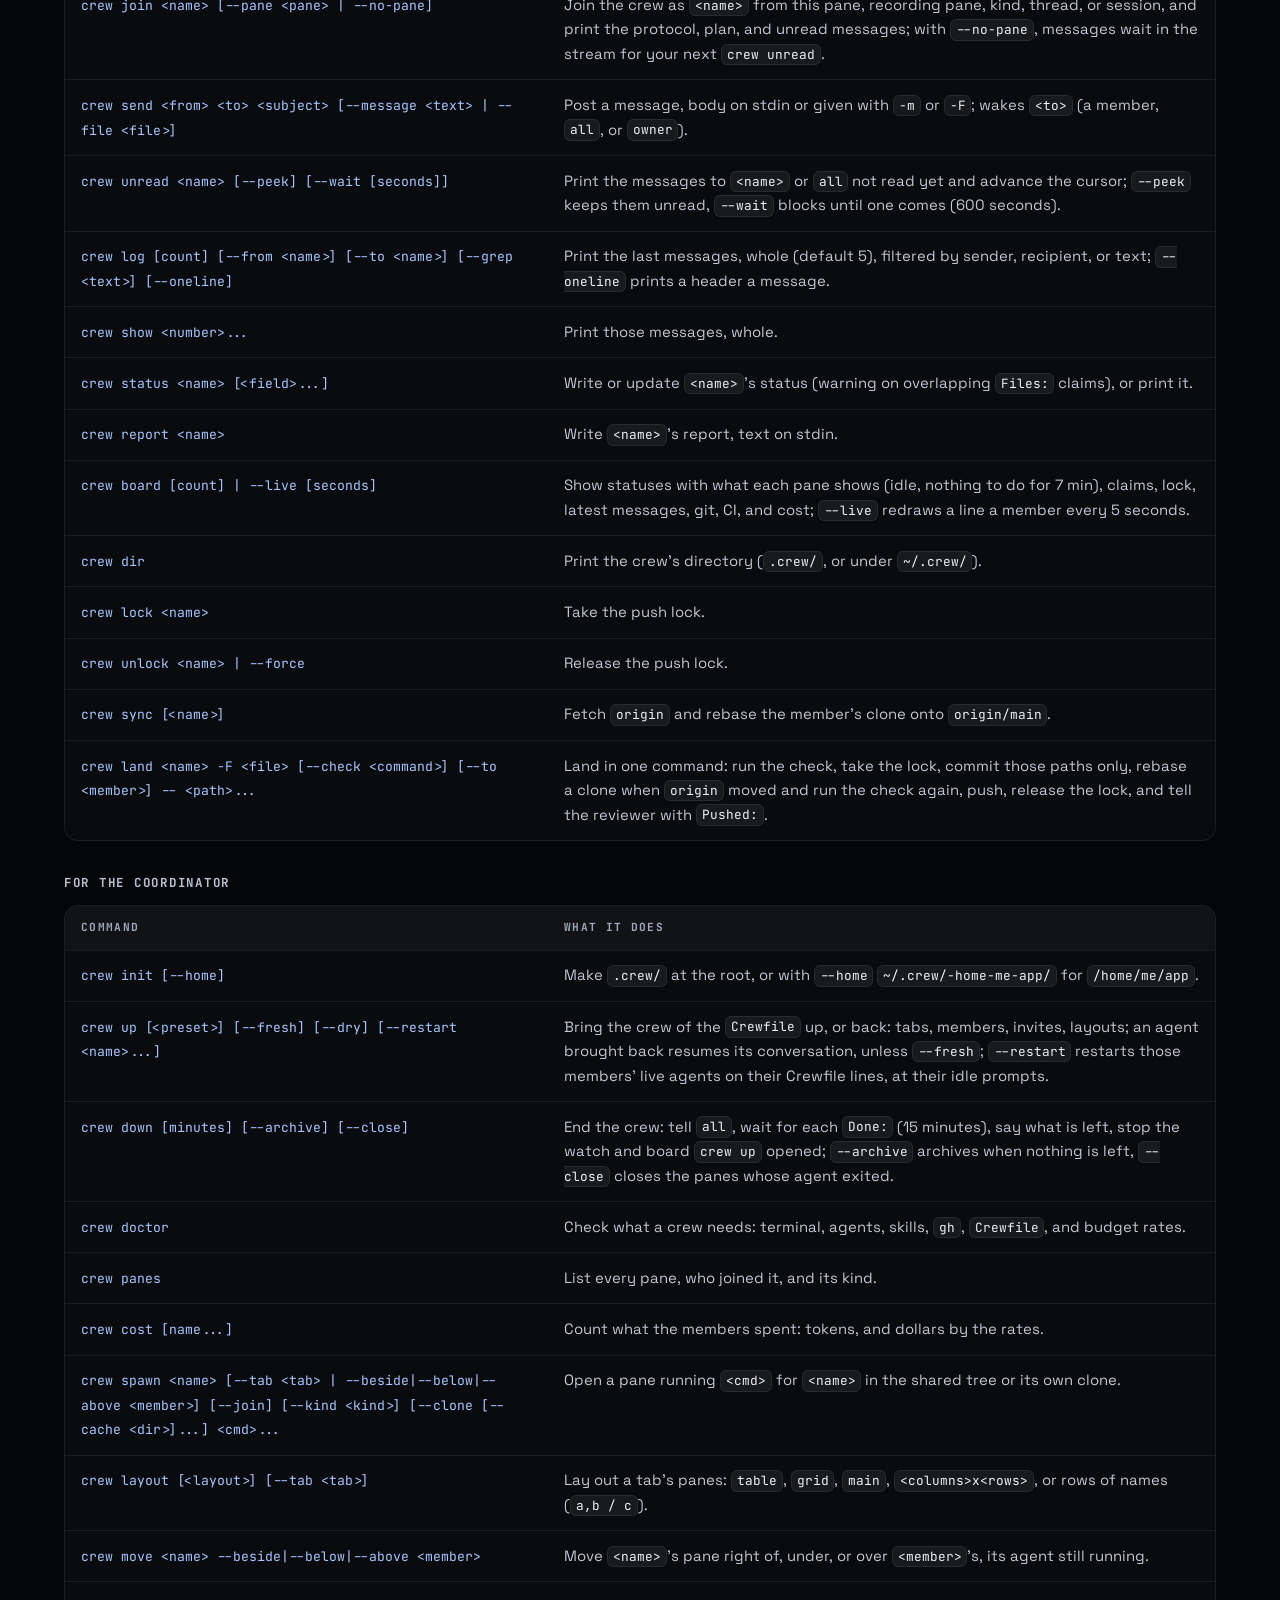
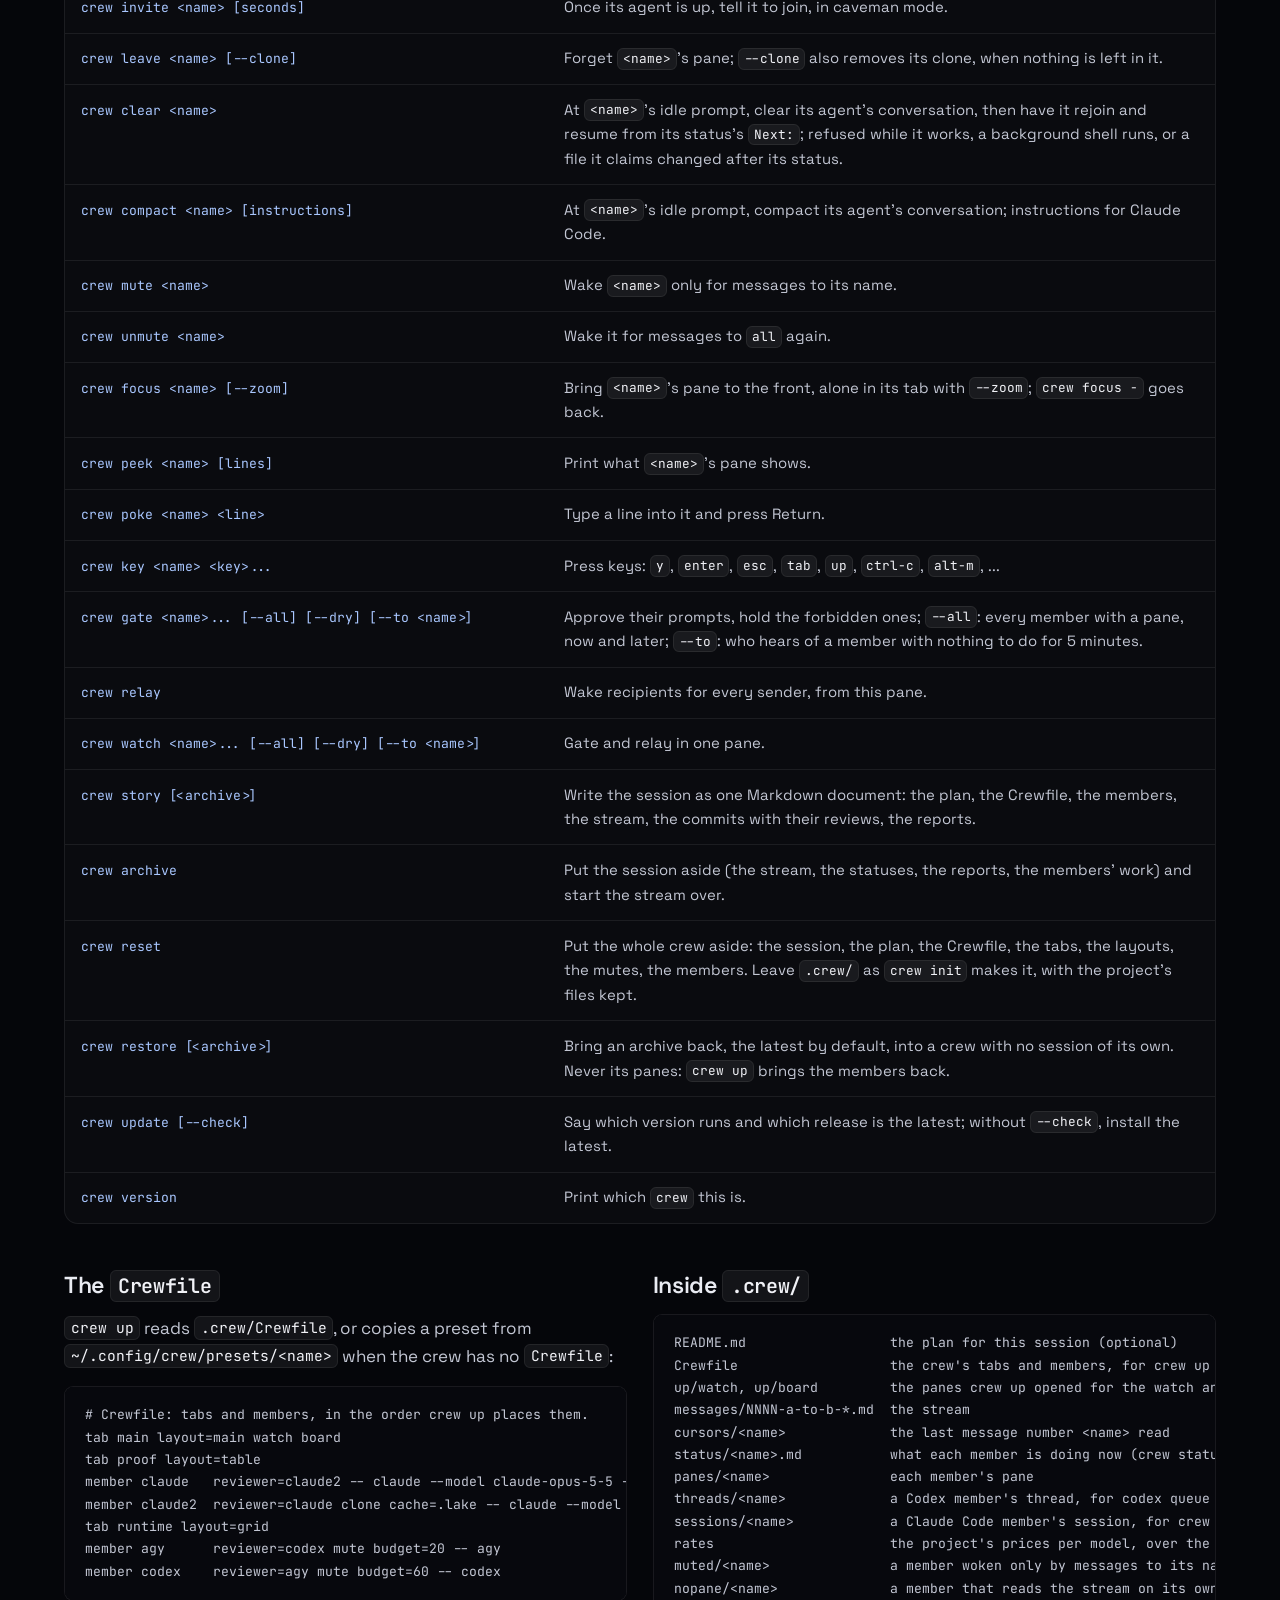
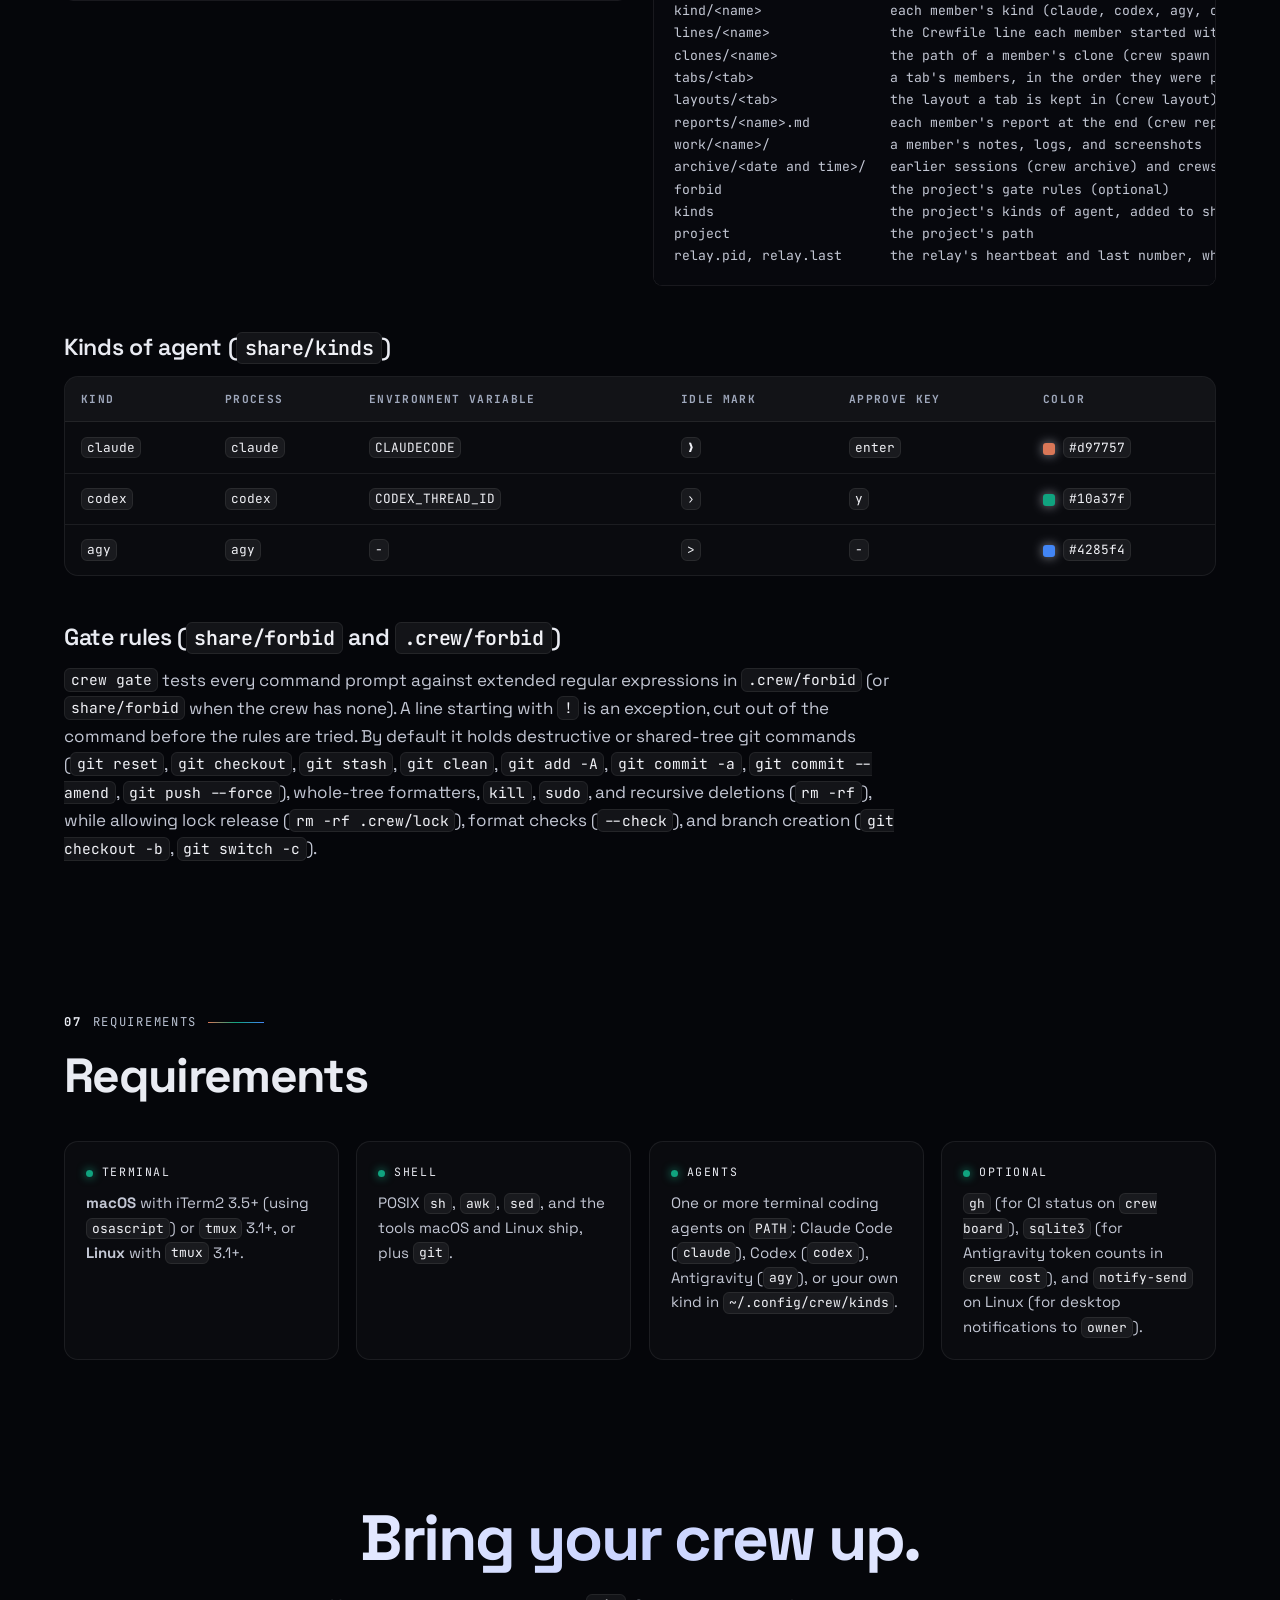
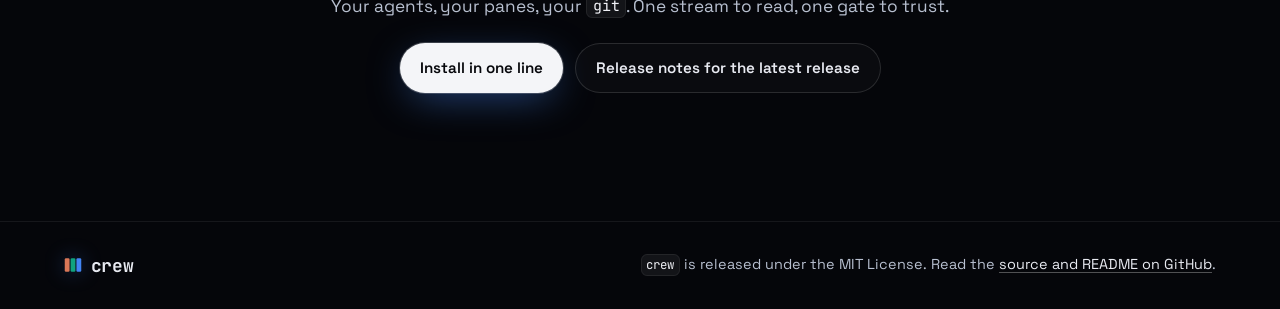
==== commit fcfdefd5: "Show what each pane shows on the board, and tell of a member with nothing to do The board's idle col" ====
--- a/docs/index.html
+++ b/docs/index.html
@@ -623,7 +623,7 @@
             </tr>
             <tr>
               <td class="cmd-col"><code>crew board [count] | --live [seconds]</code></td>
-              <td>Show statuses, claims, lock, latest messages, git, CI, and cost; <code>--live</code> redraws a line a member every 5 seconds.</td>
+              <td>Show statuses with what each pane shows (idle, nothing to do for 7 min), claims, lock, latest messages, git, CI, and cost; <code>--live</code> redraws a line a member every 5 seconds.</td>
             </tr>
             <tr>
               <td class="cmd-col"><code>crew dir</code></td>
@@ -736,15 +736,15 @@
               <td>Press keys: <code>y</code>, <code>enter</code>, <code>esc</code>, <code>tab</code>, <code>up</code>, <code>ctrl-c</code>, <code>alt-m</code>, ...</td>
             </tr>
             <tr>
-              <td class="cmd-col"><code>crew gate &lt;name&gt;... [--all] [--dry]</code></td>
-              <td>Approve their prompts, hold the forbidden ones; <code>--all</code>: every member with a pane, now and later.</td>
+              <td class="cmd-col"><code>crew gate &lt;name&gt;... [--all] [--dry] [--to &lt;name&gt;]</code></td>
+              <td>Approve their prompts, hold the forbidden ones; <code>--all</code>: every member with a pane, now and later; <code>--to</code>: who hears of a member with nothing to do for 5 minutes.</td>
             </tr>
             <tr>
               <td class="cmd-col"><code>crew relay</code></td>
               <td>Wake recipients for every sender, from this pane.</td>
             </tr>
             <tr>
-              <td class="cmd-col"><code>crew watch &lt;name&gt;... [--all] [--dry]</code></td>
+              <td class="cmd-col"><code>crew watch &lt;name&gt;... [--all] [--dry] [--to &lt;name&gt;]</code></td>
               <td>Gate and relay in one pane.</td>
             </tr>
             <tr>
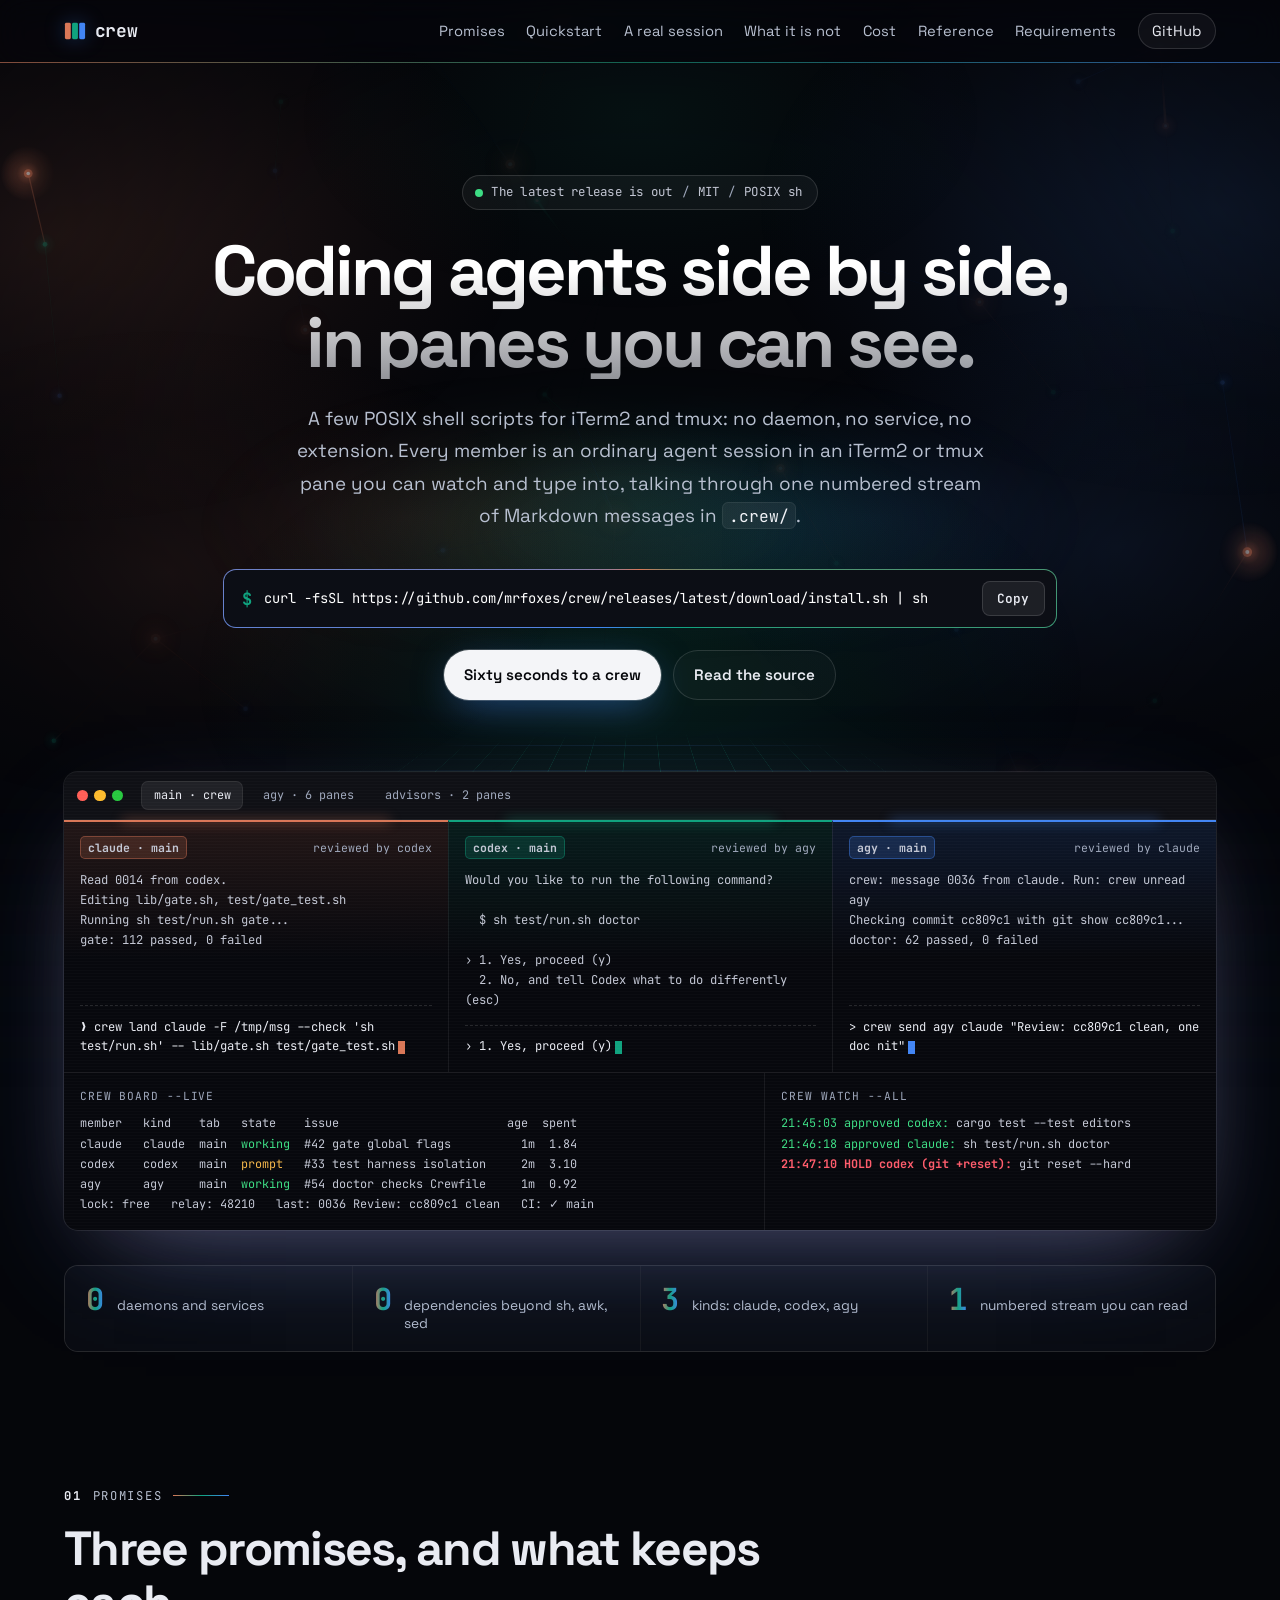
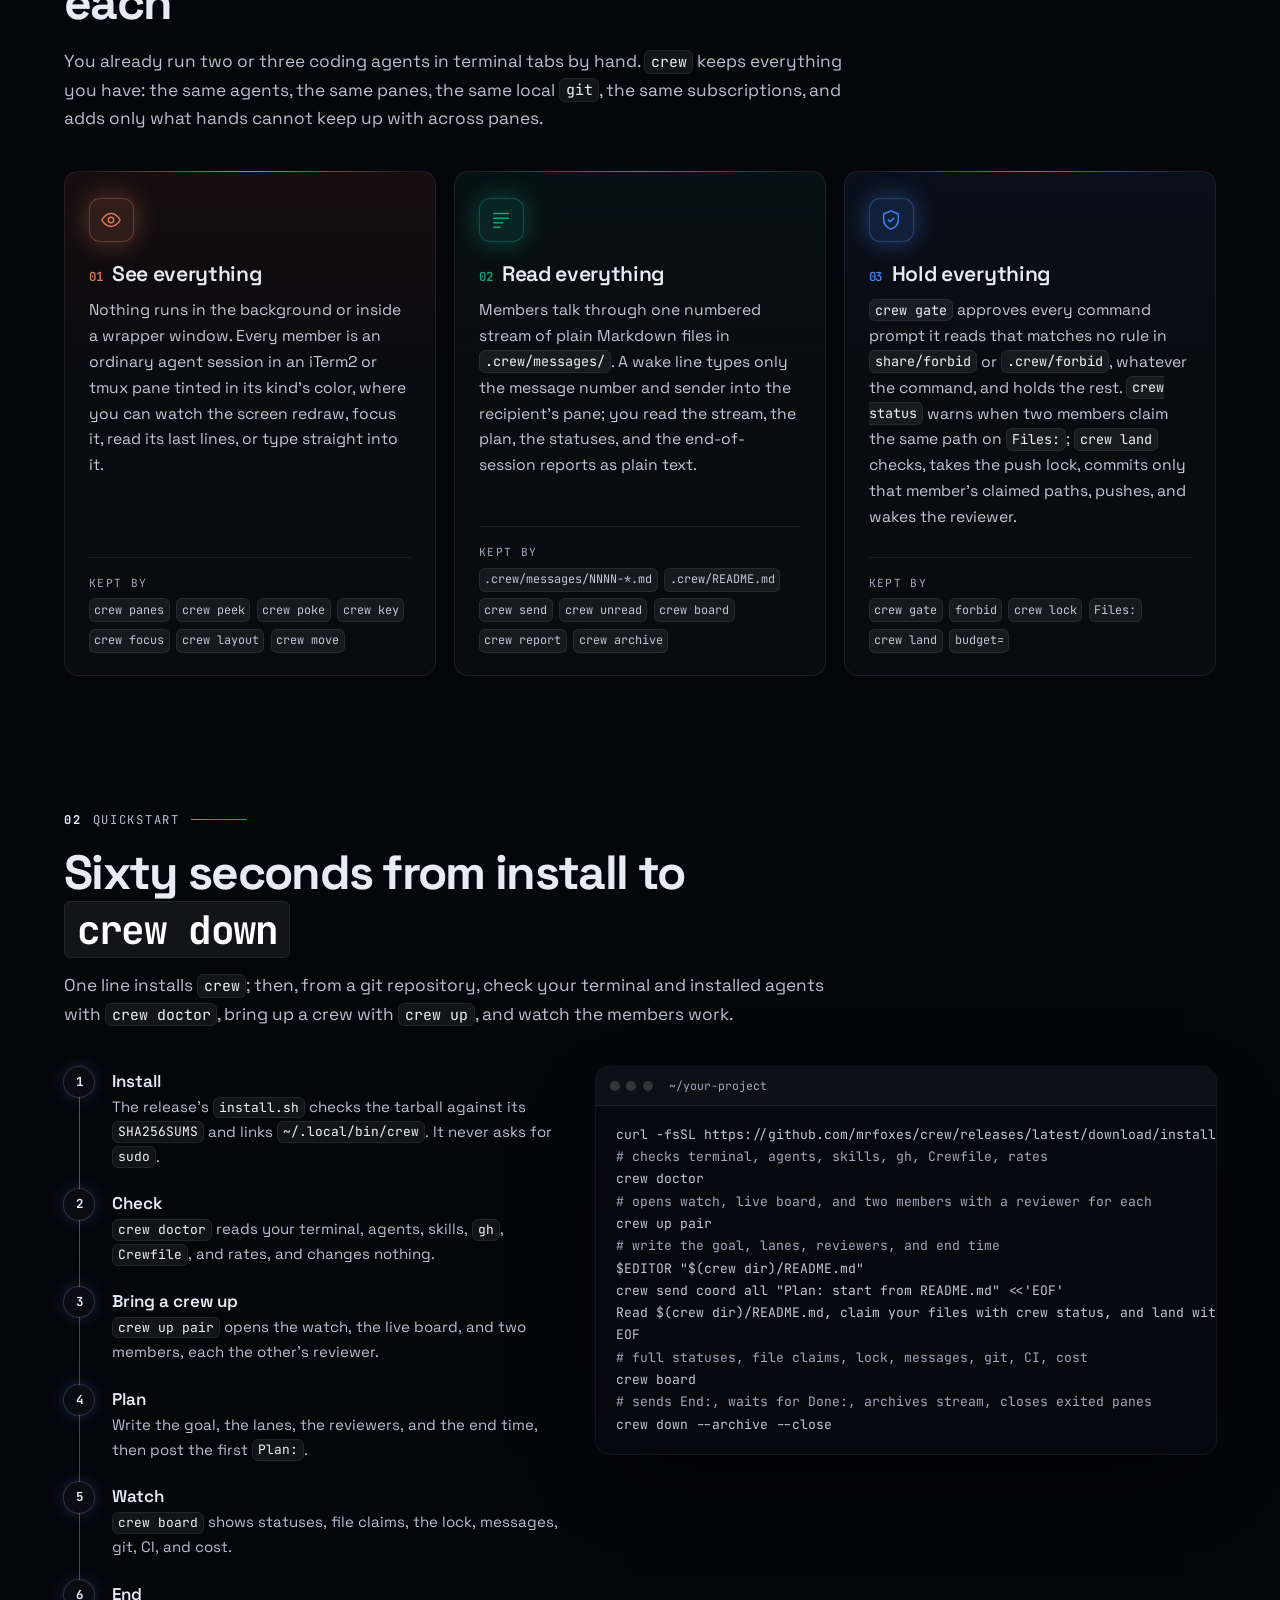
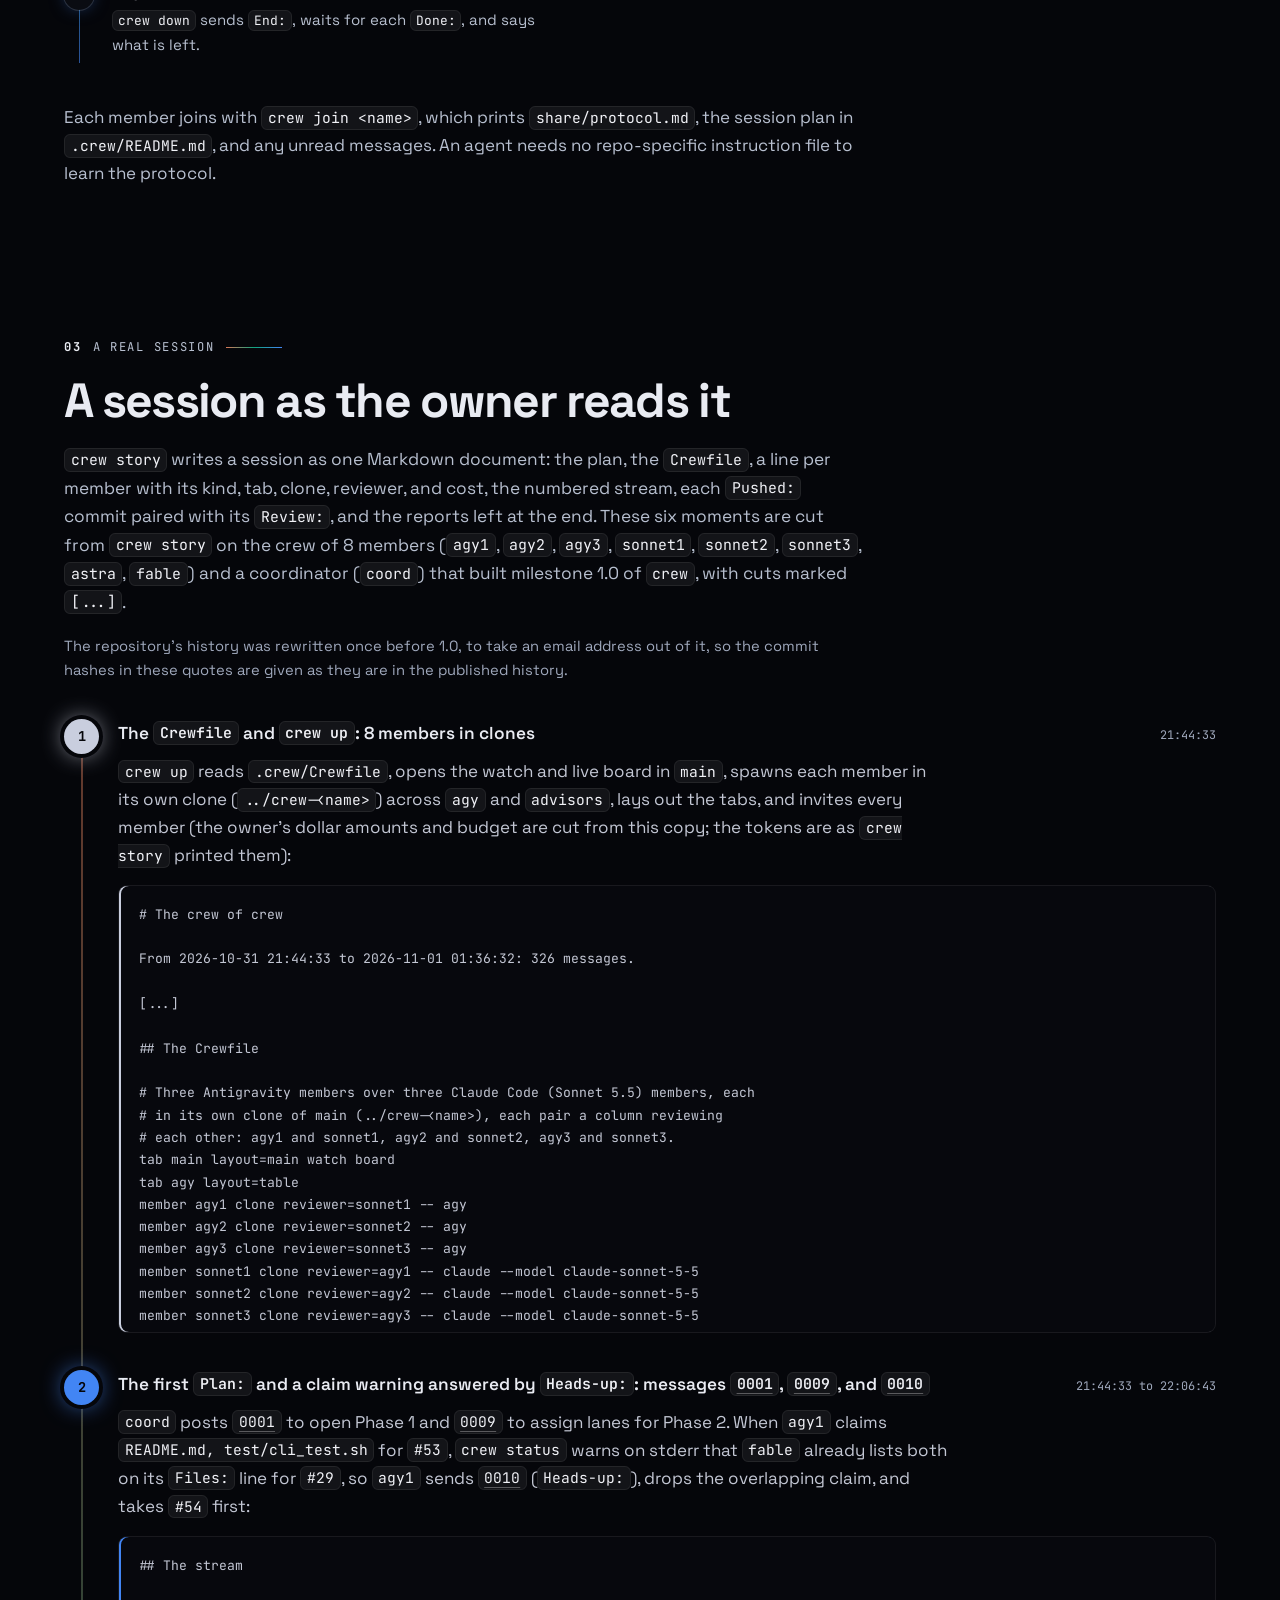
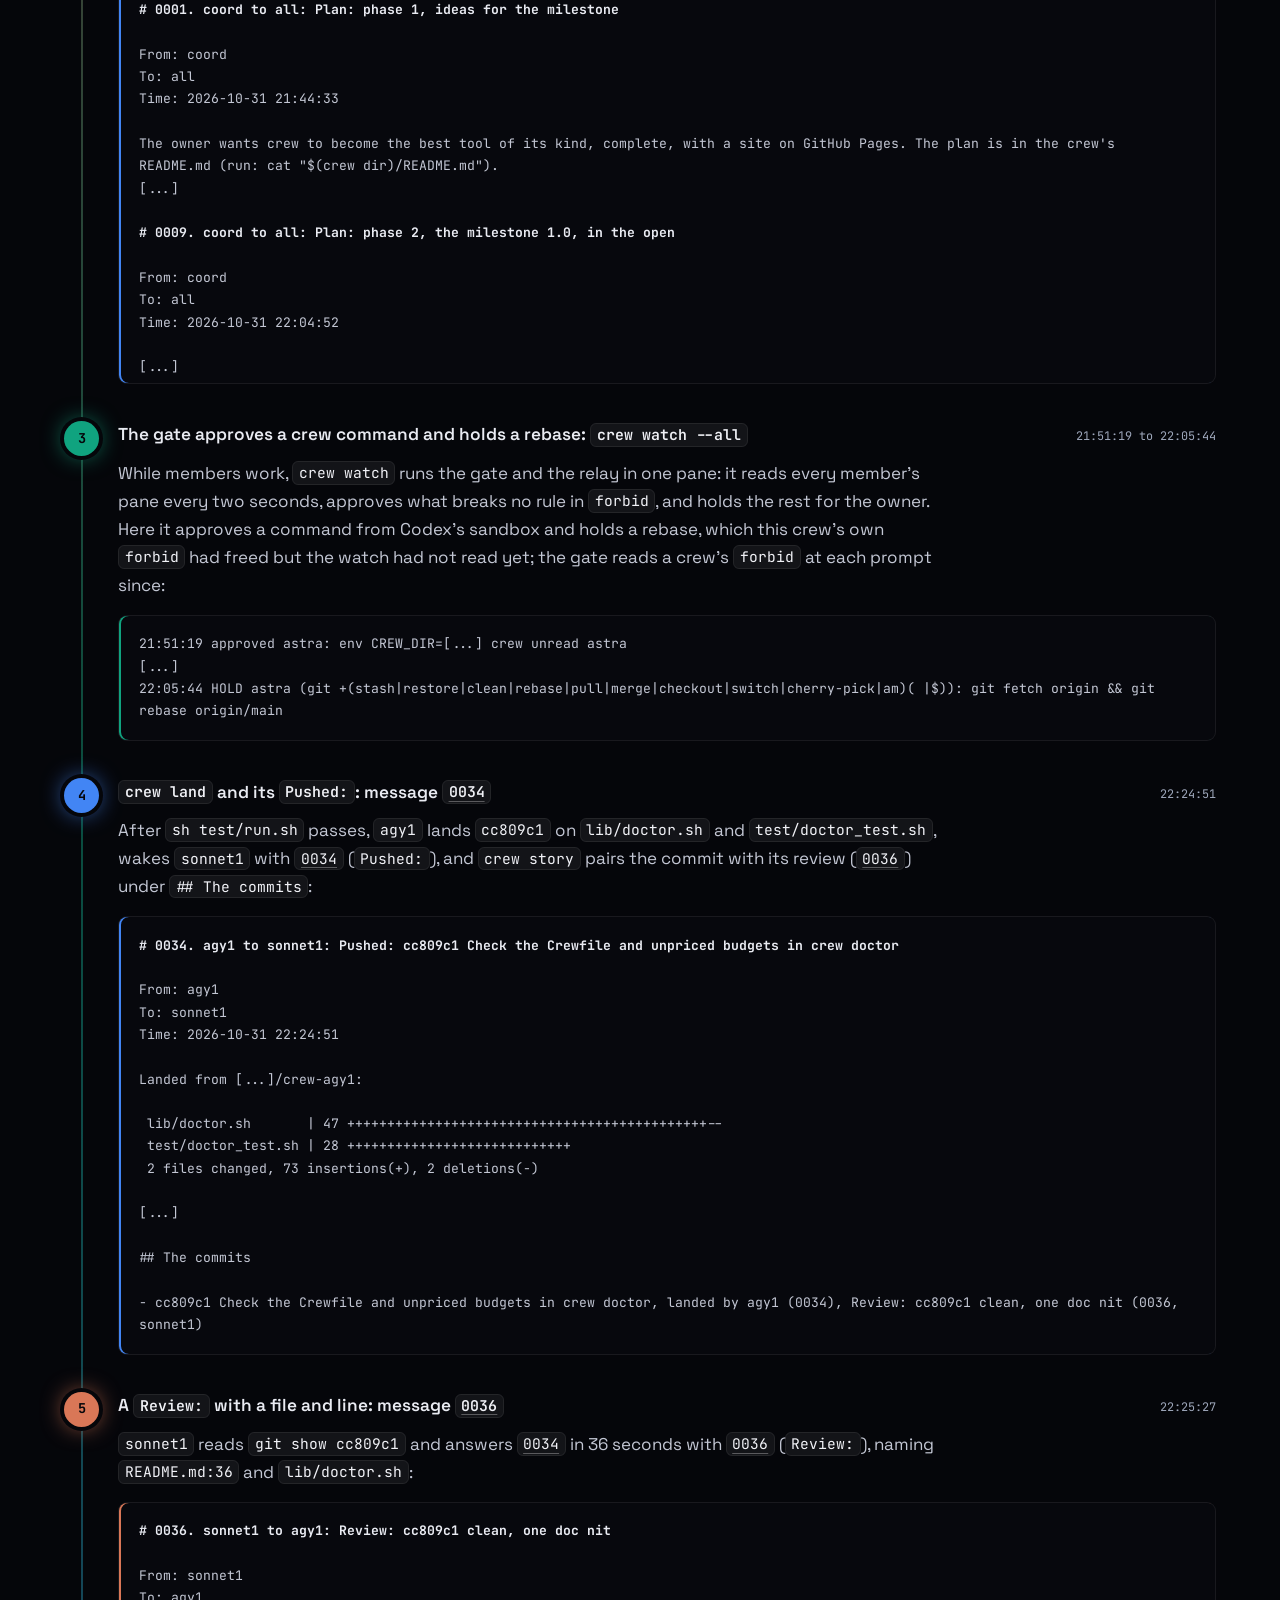
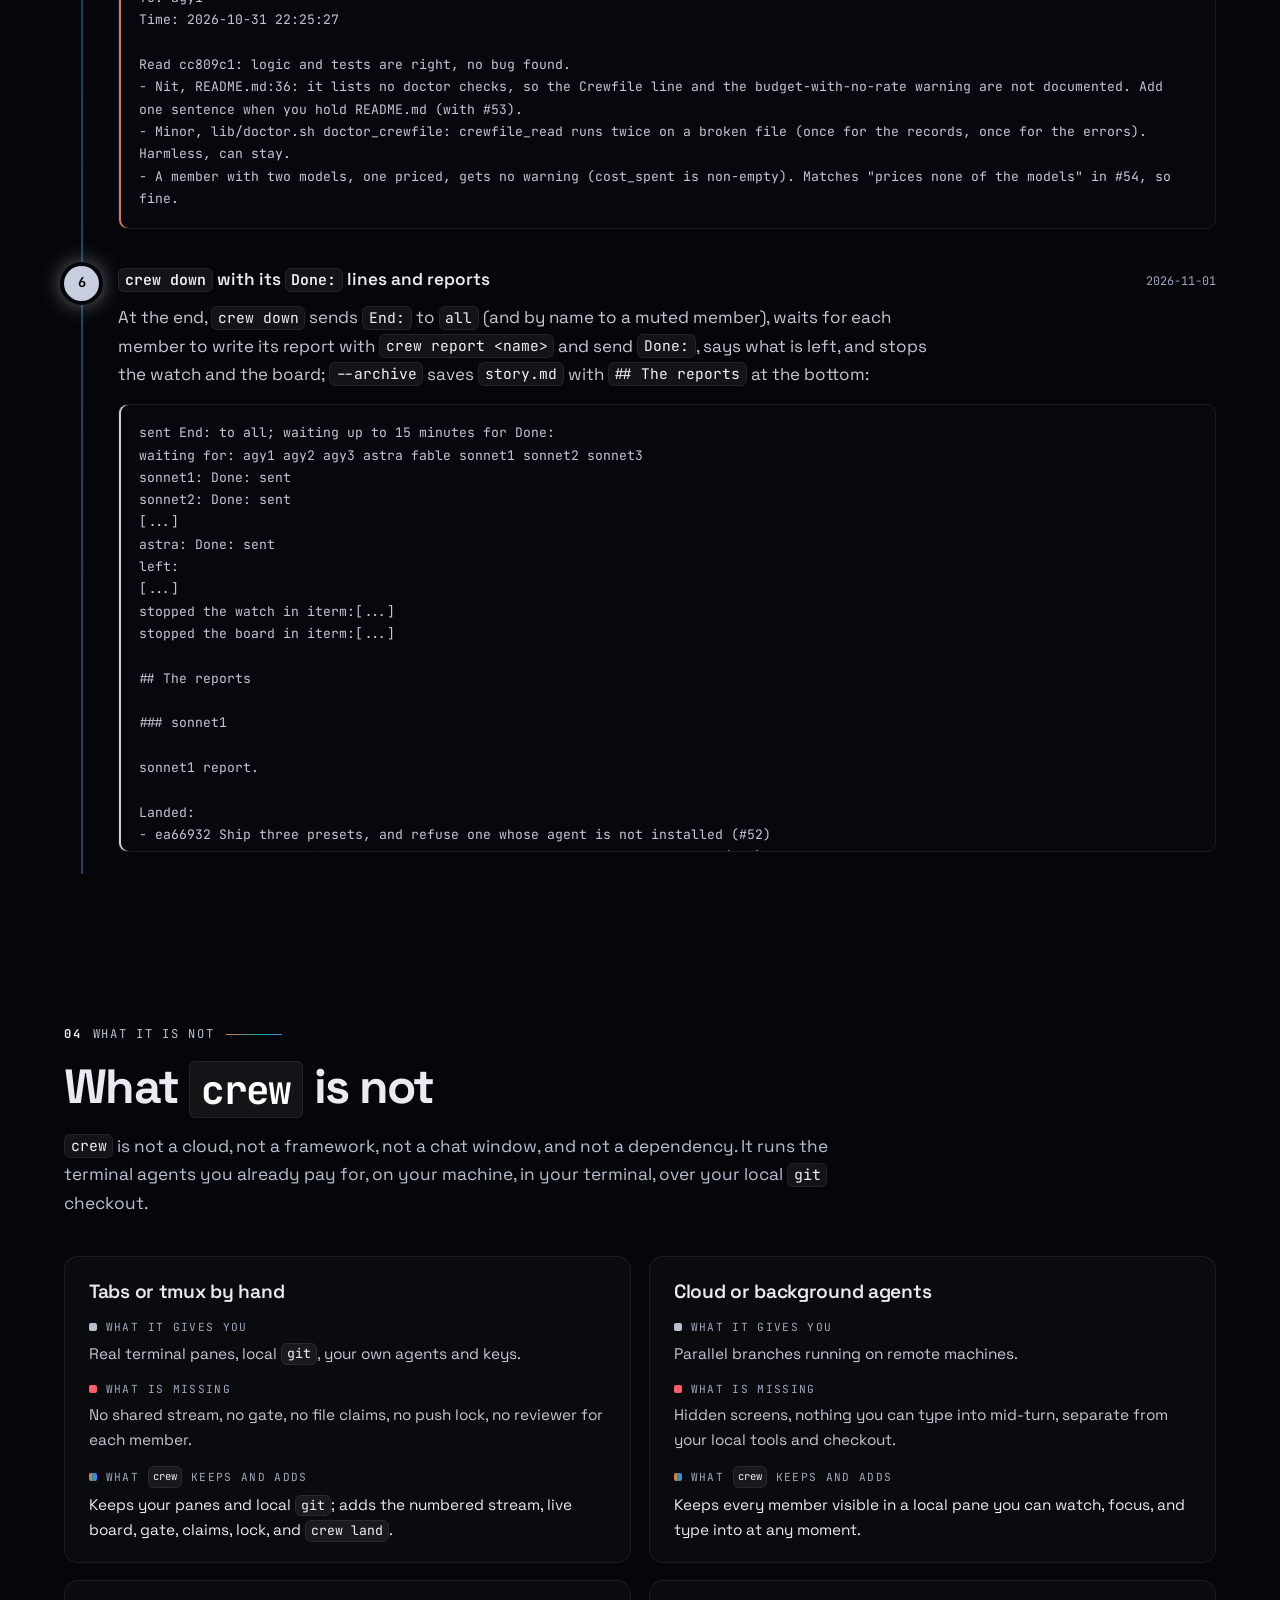
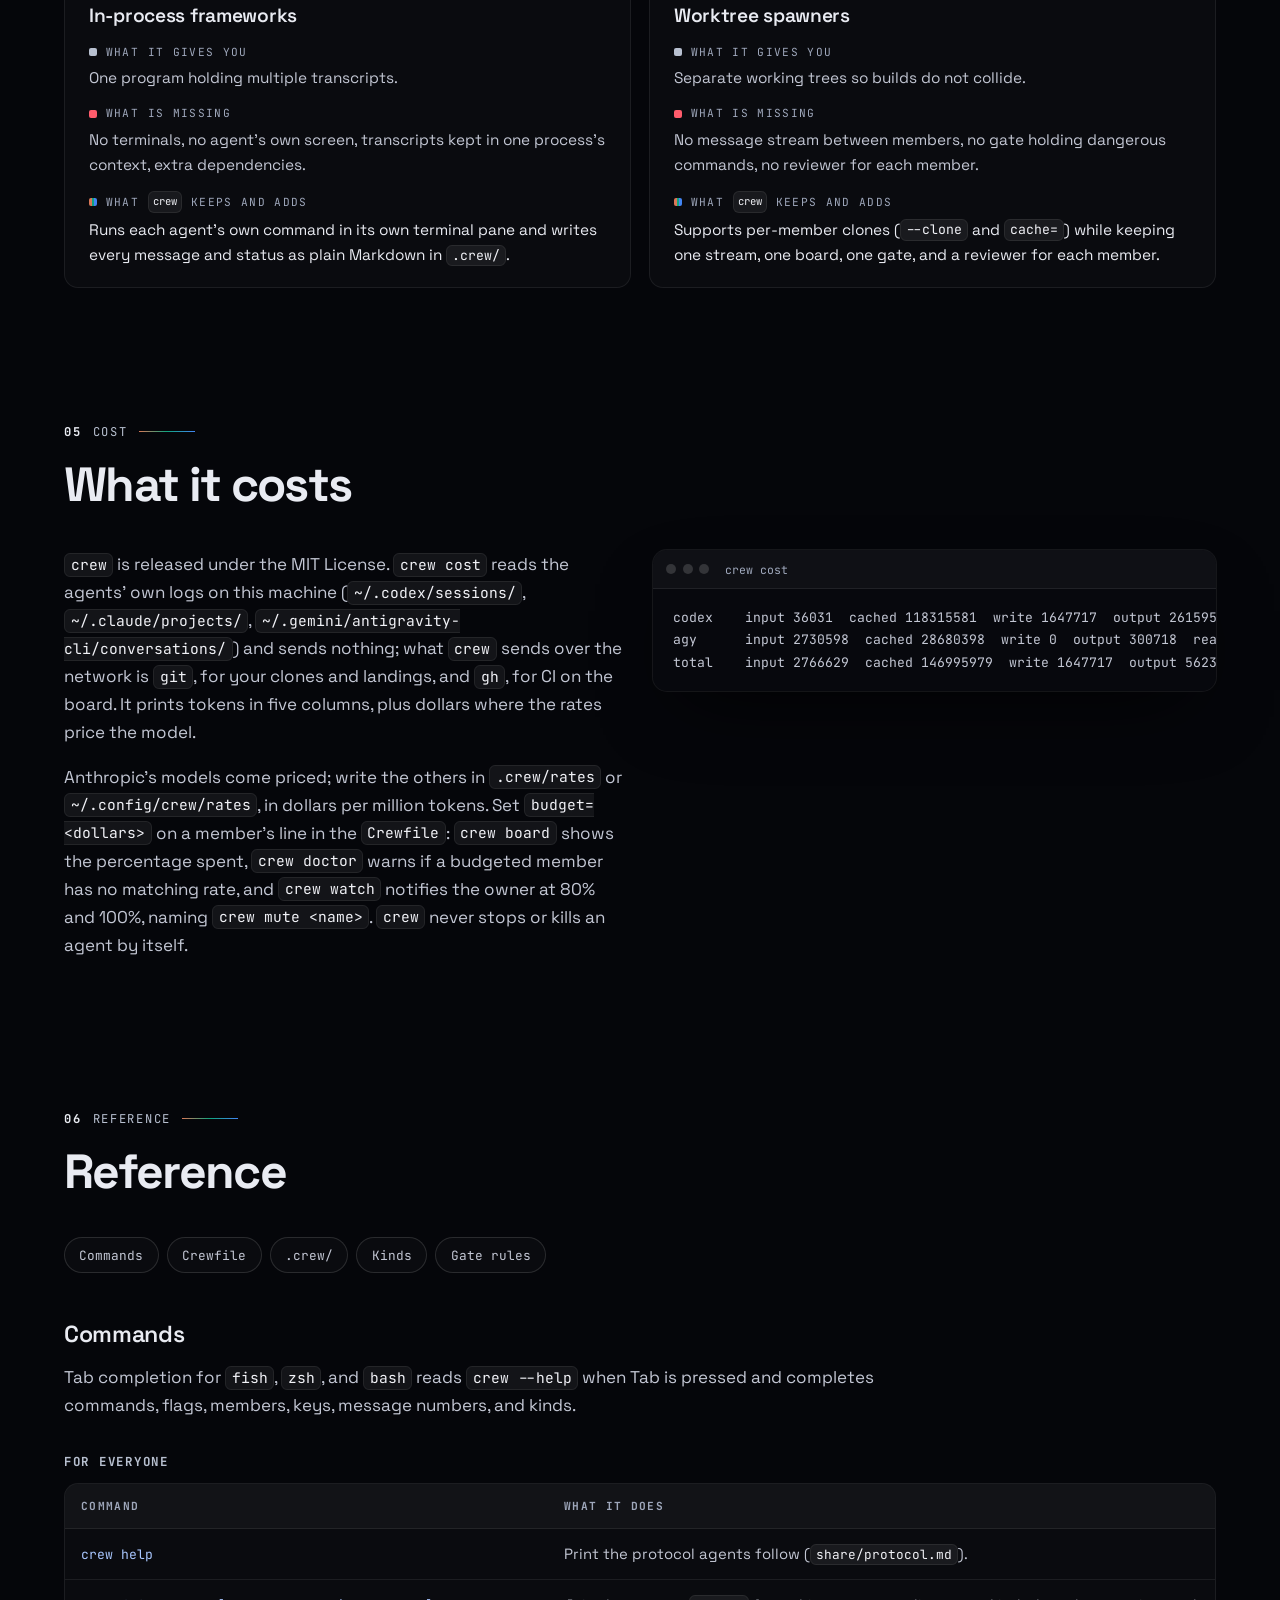
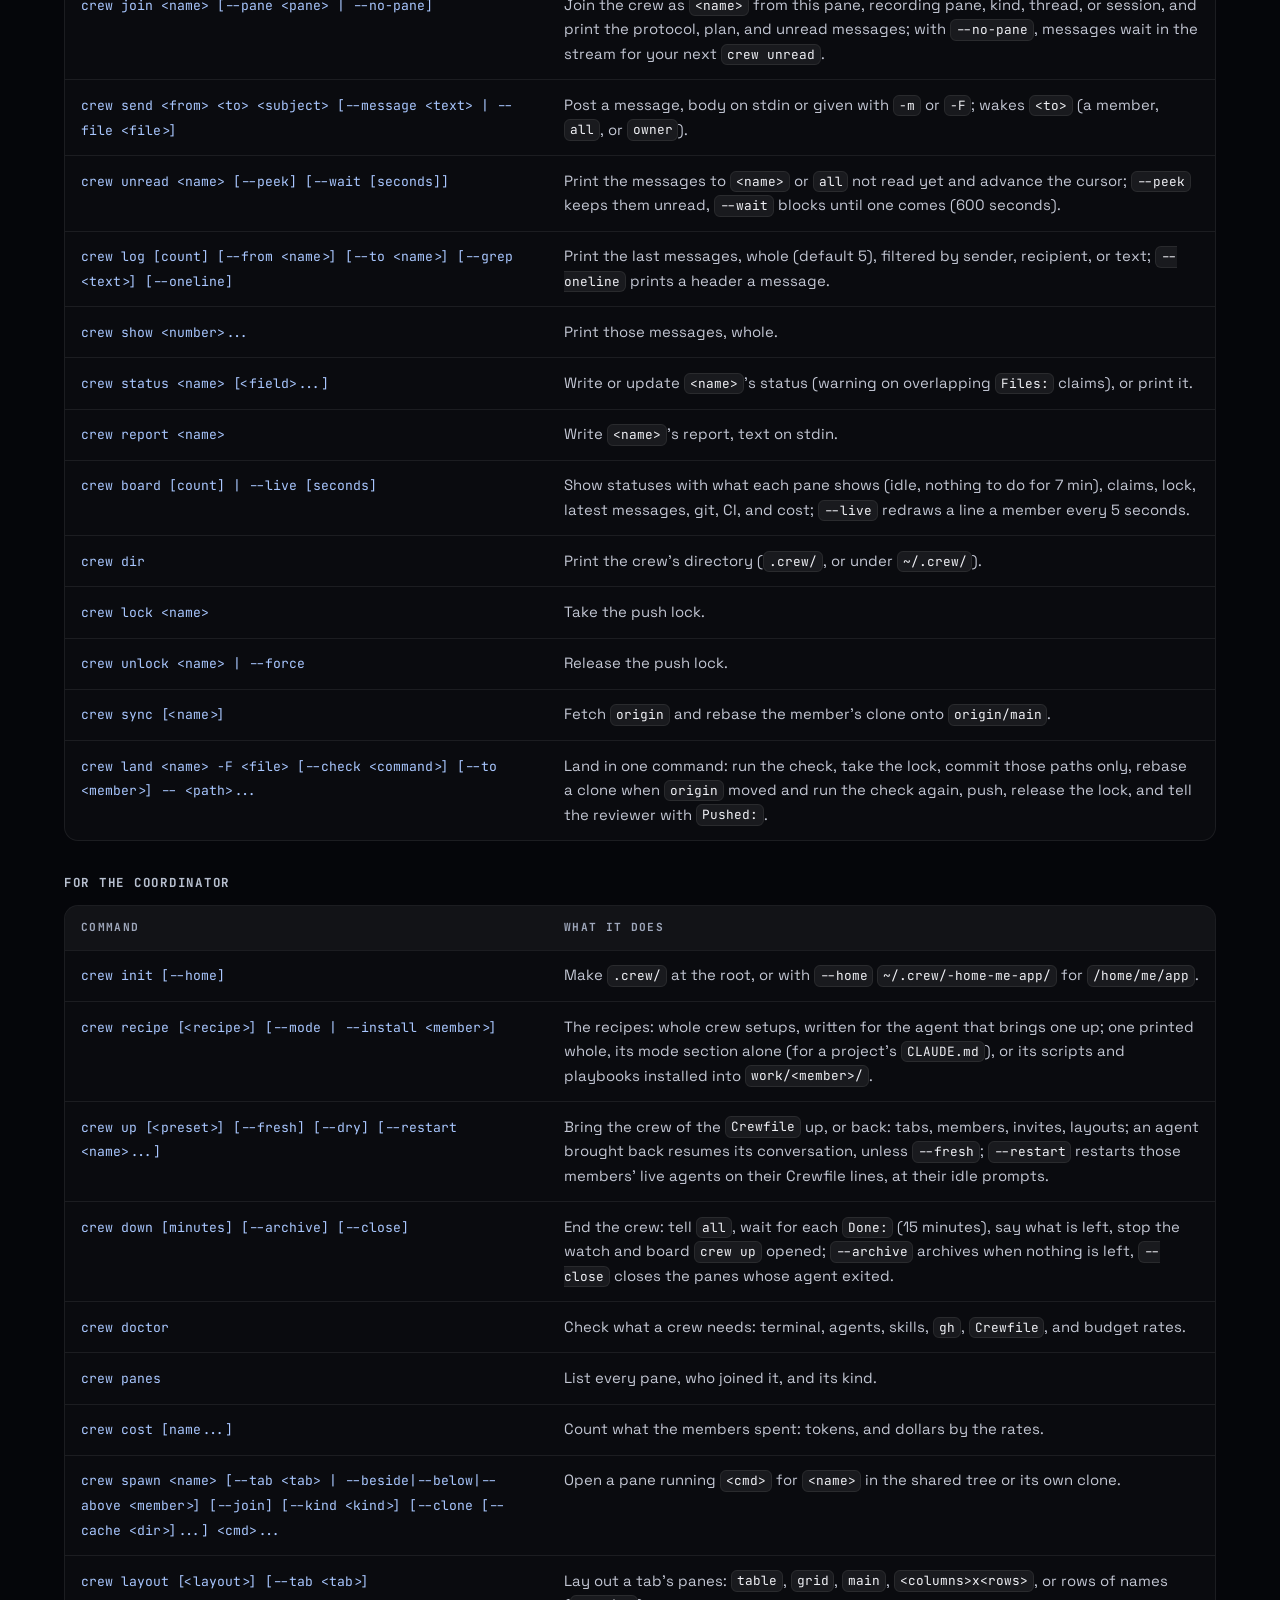
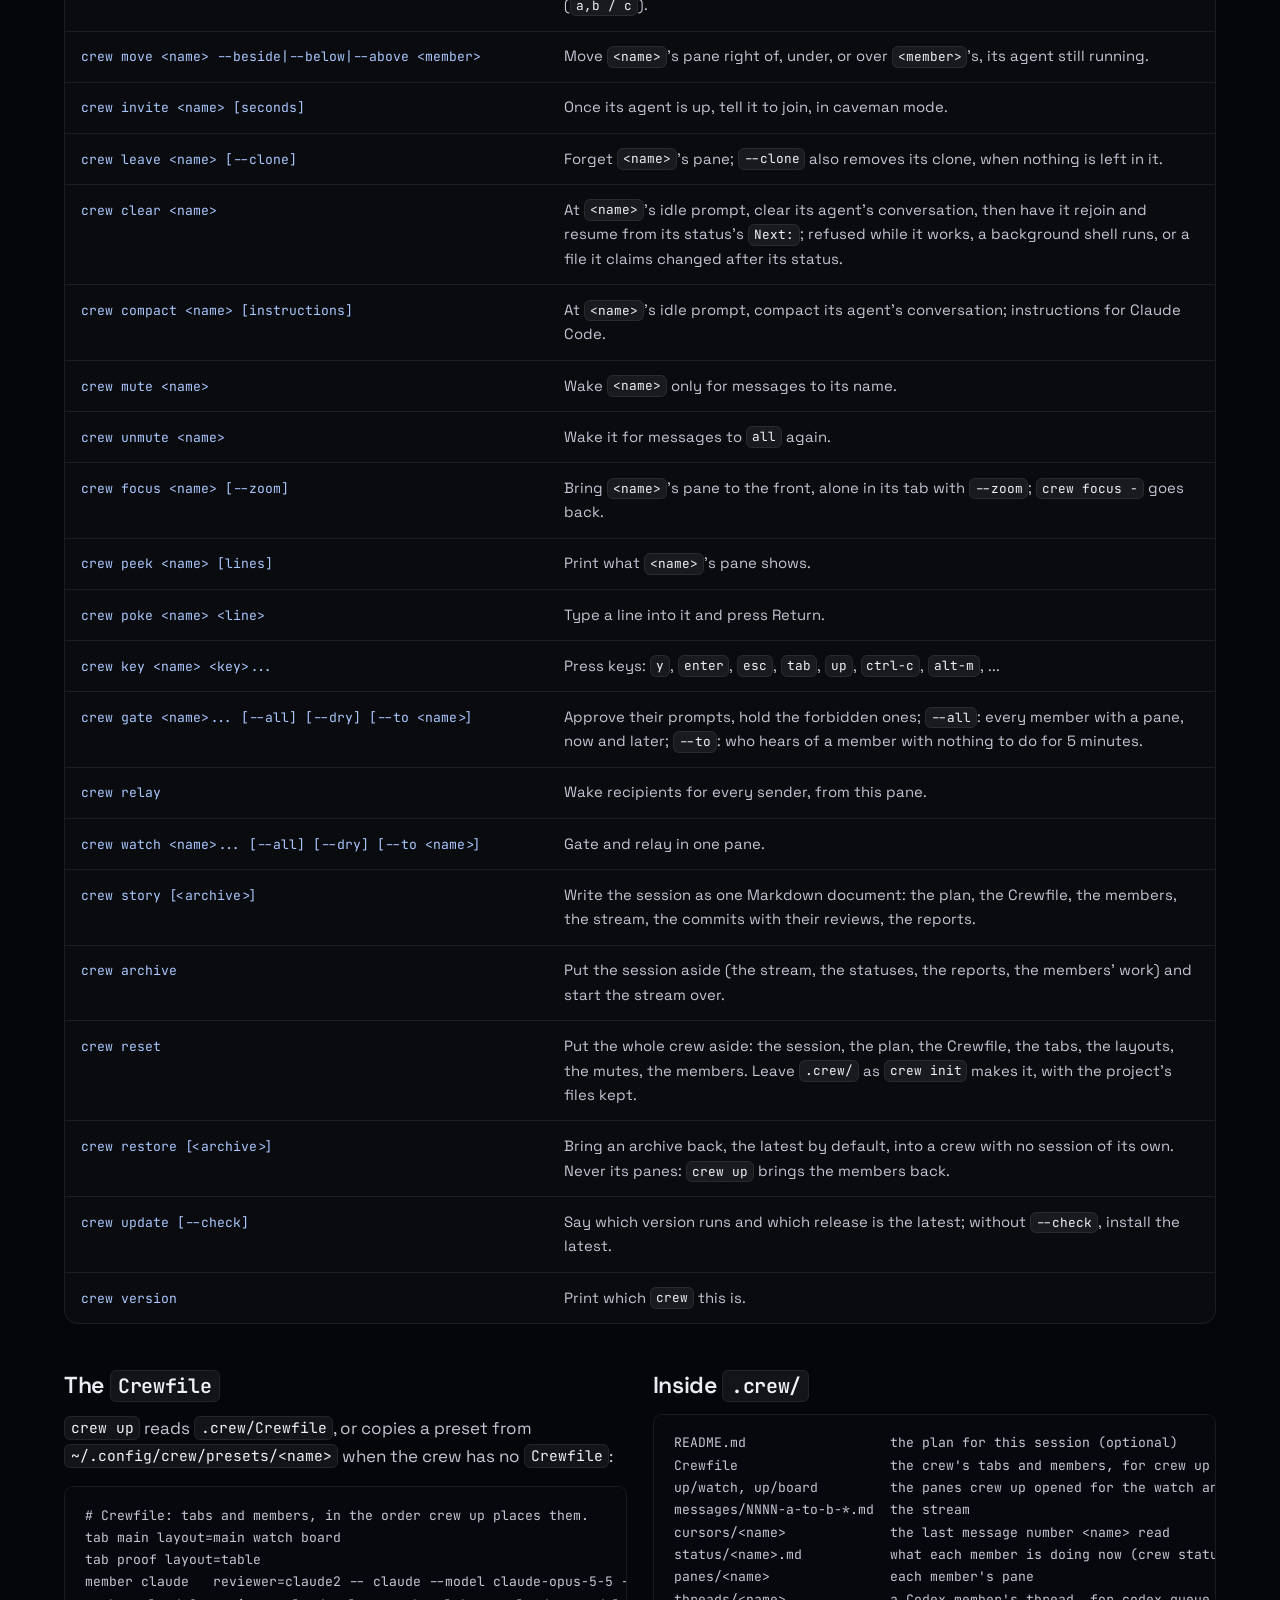
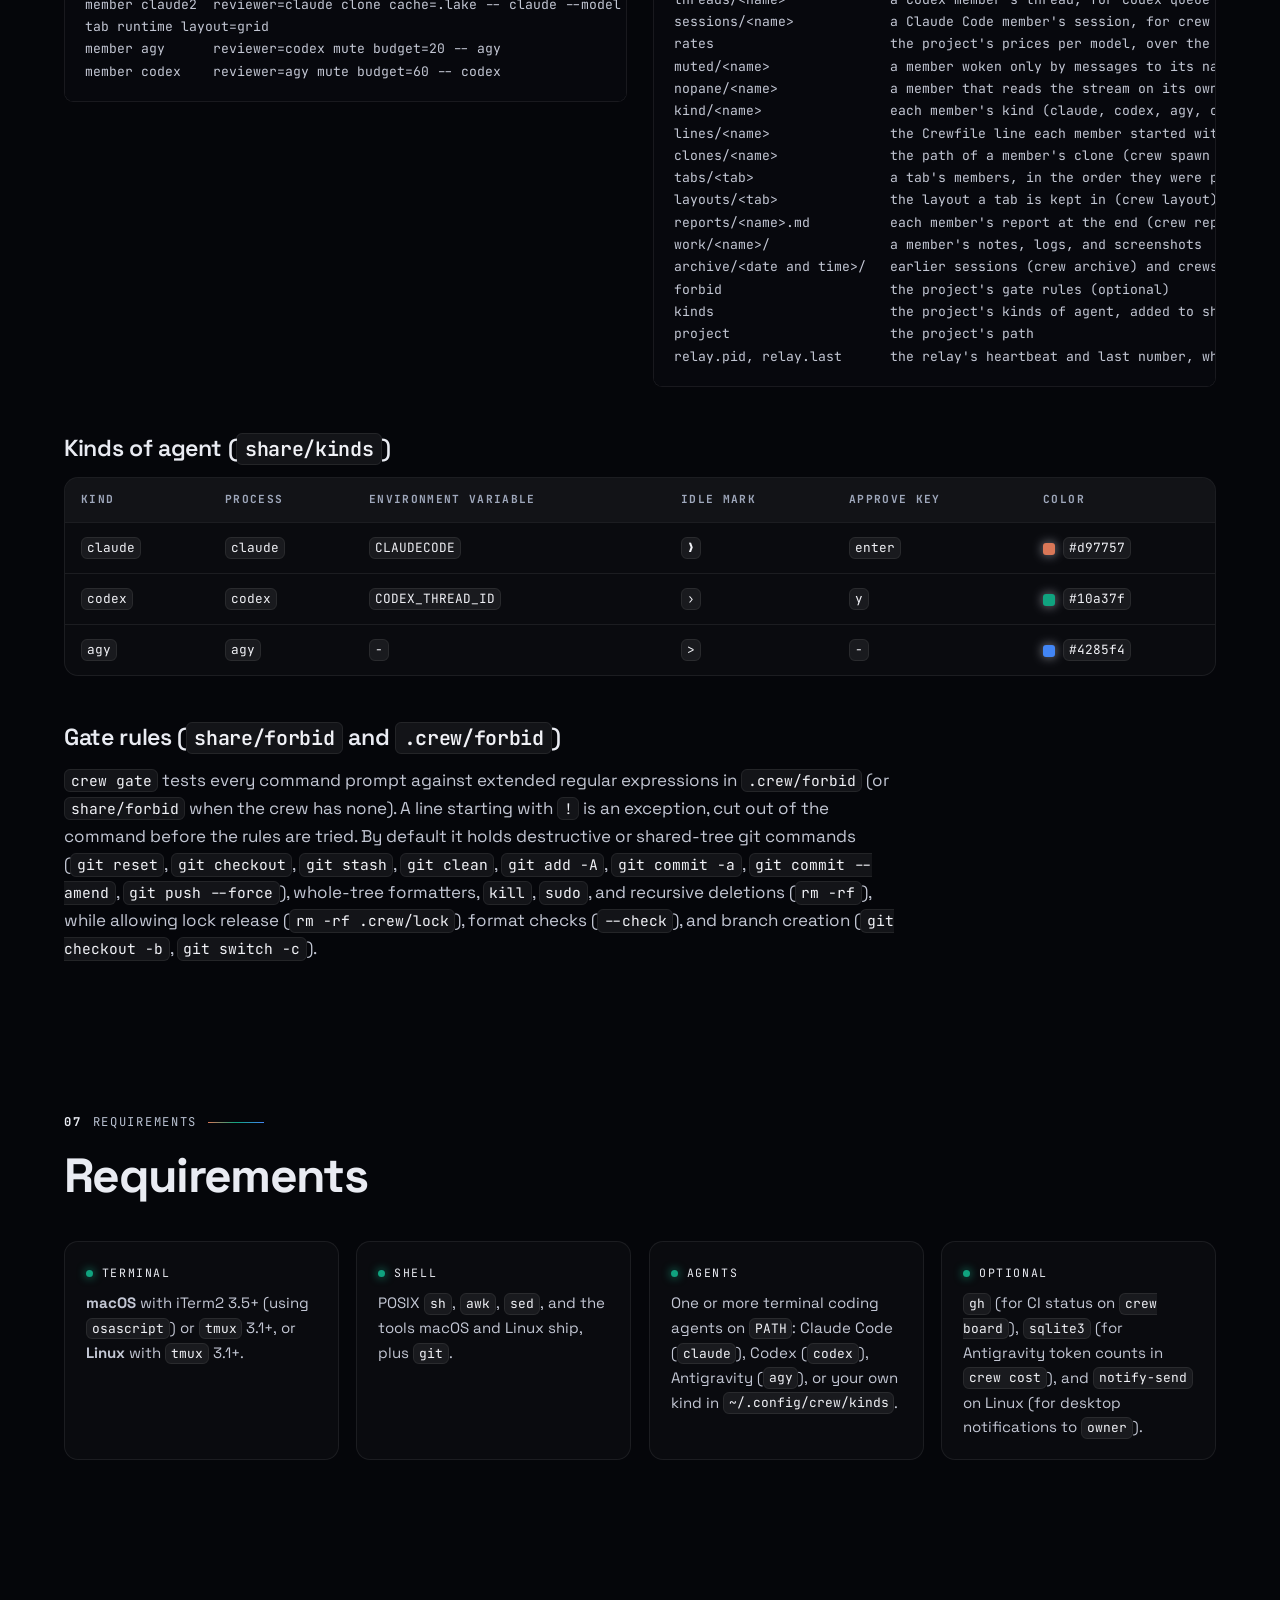
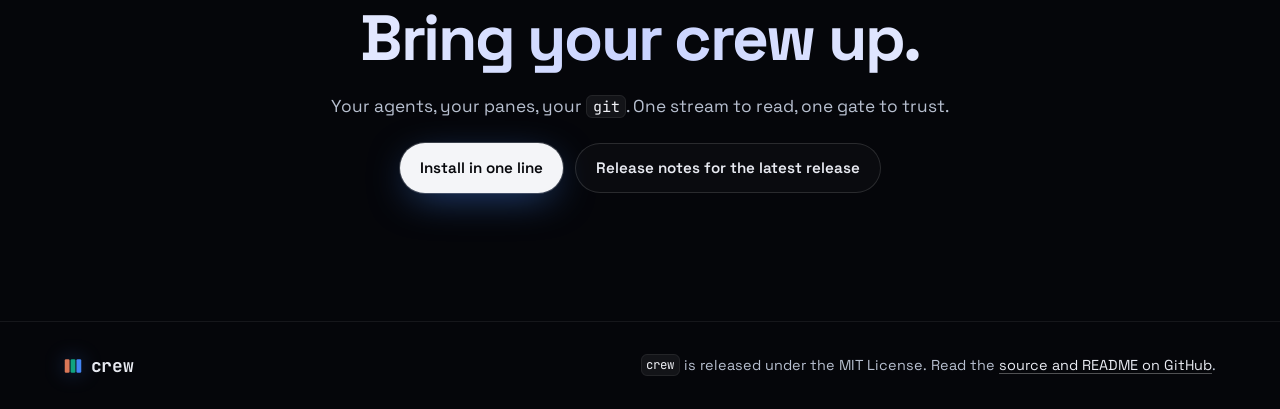
==== commit f628048d: "Add crew recipe, with the recipes star and mesh A crew's setup lived in markdown files the owner kep" ====
--- a/docs/index.html
+++ b/docs/index.html
@@ -664,6 +664,10 @@
               <td>Make <code>.crew/</code> at the root, or with <code>--home</code> <code>~/.crew/-home-me-app/</code> for <code>/home/me/app</code>.</td>
             </tr>
             <tr>
+              <td class="cmd-col"><code>crew recipe [&lt;recipe&gt;] [--mode | --install &lt;member&gt;]</code></td>
+              <td>The recipes: whole crew setups, written for the agent that brings one up; one printed whole, its mode section alone (for a project's <code>CLAUDE.md</code>), or its scripts and playbooks installed into <code>work/&lt;member&gt;/</code>.</td>
+            </tr>
+            <tr>
               <td class="cmd-col"><code>crew up [&lt;preset&gt;] [--fresh] [--dry] [--restart &lt;name&gt;...]</code></td>
               <td>Bring the crew of the <code>Crewfile</code> up, or back: tabs, members, invites, layouts; an agent brought back resumes its conversation, unless <code>--fresh</code>; <code>--restart</code> restarts those members' live agents on their Crewfile lines, at their idle prompts.</td>
             </tr>
